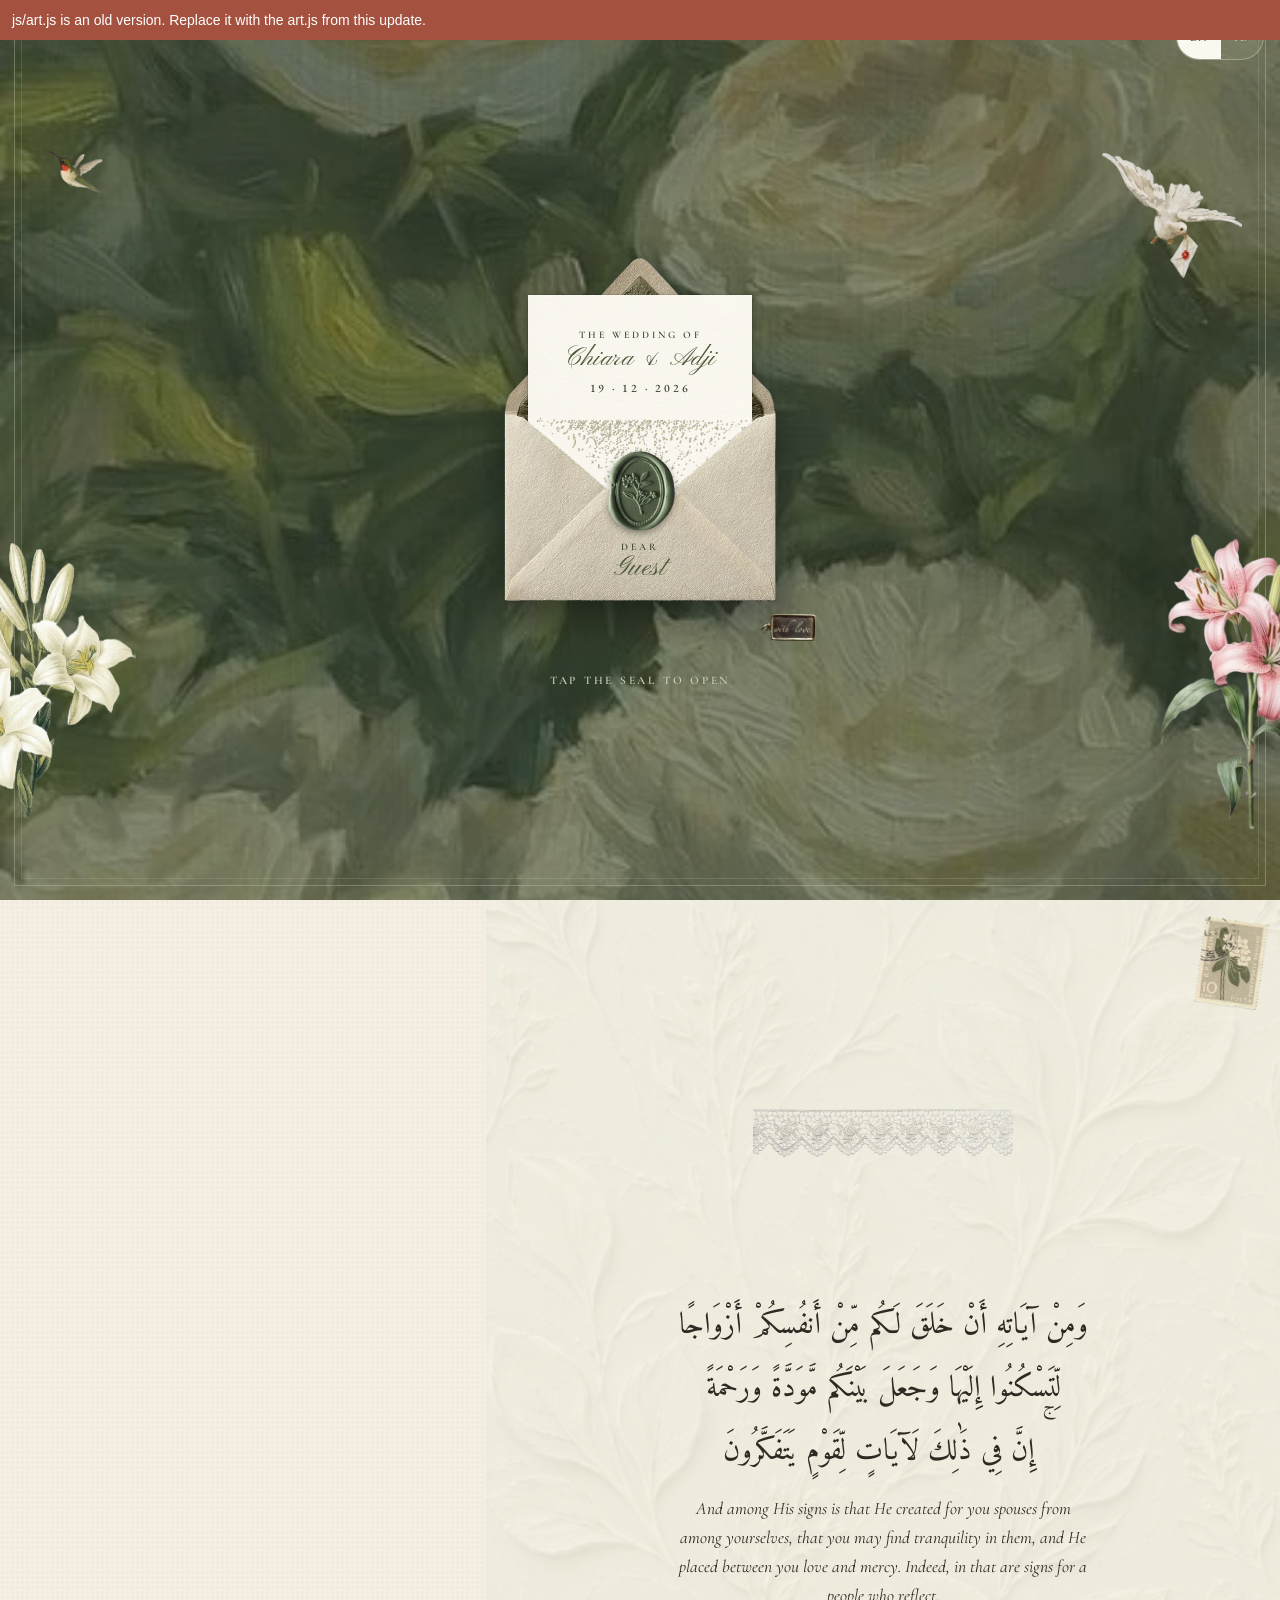
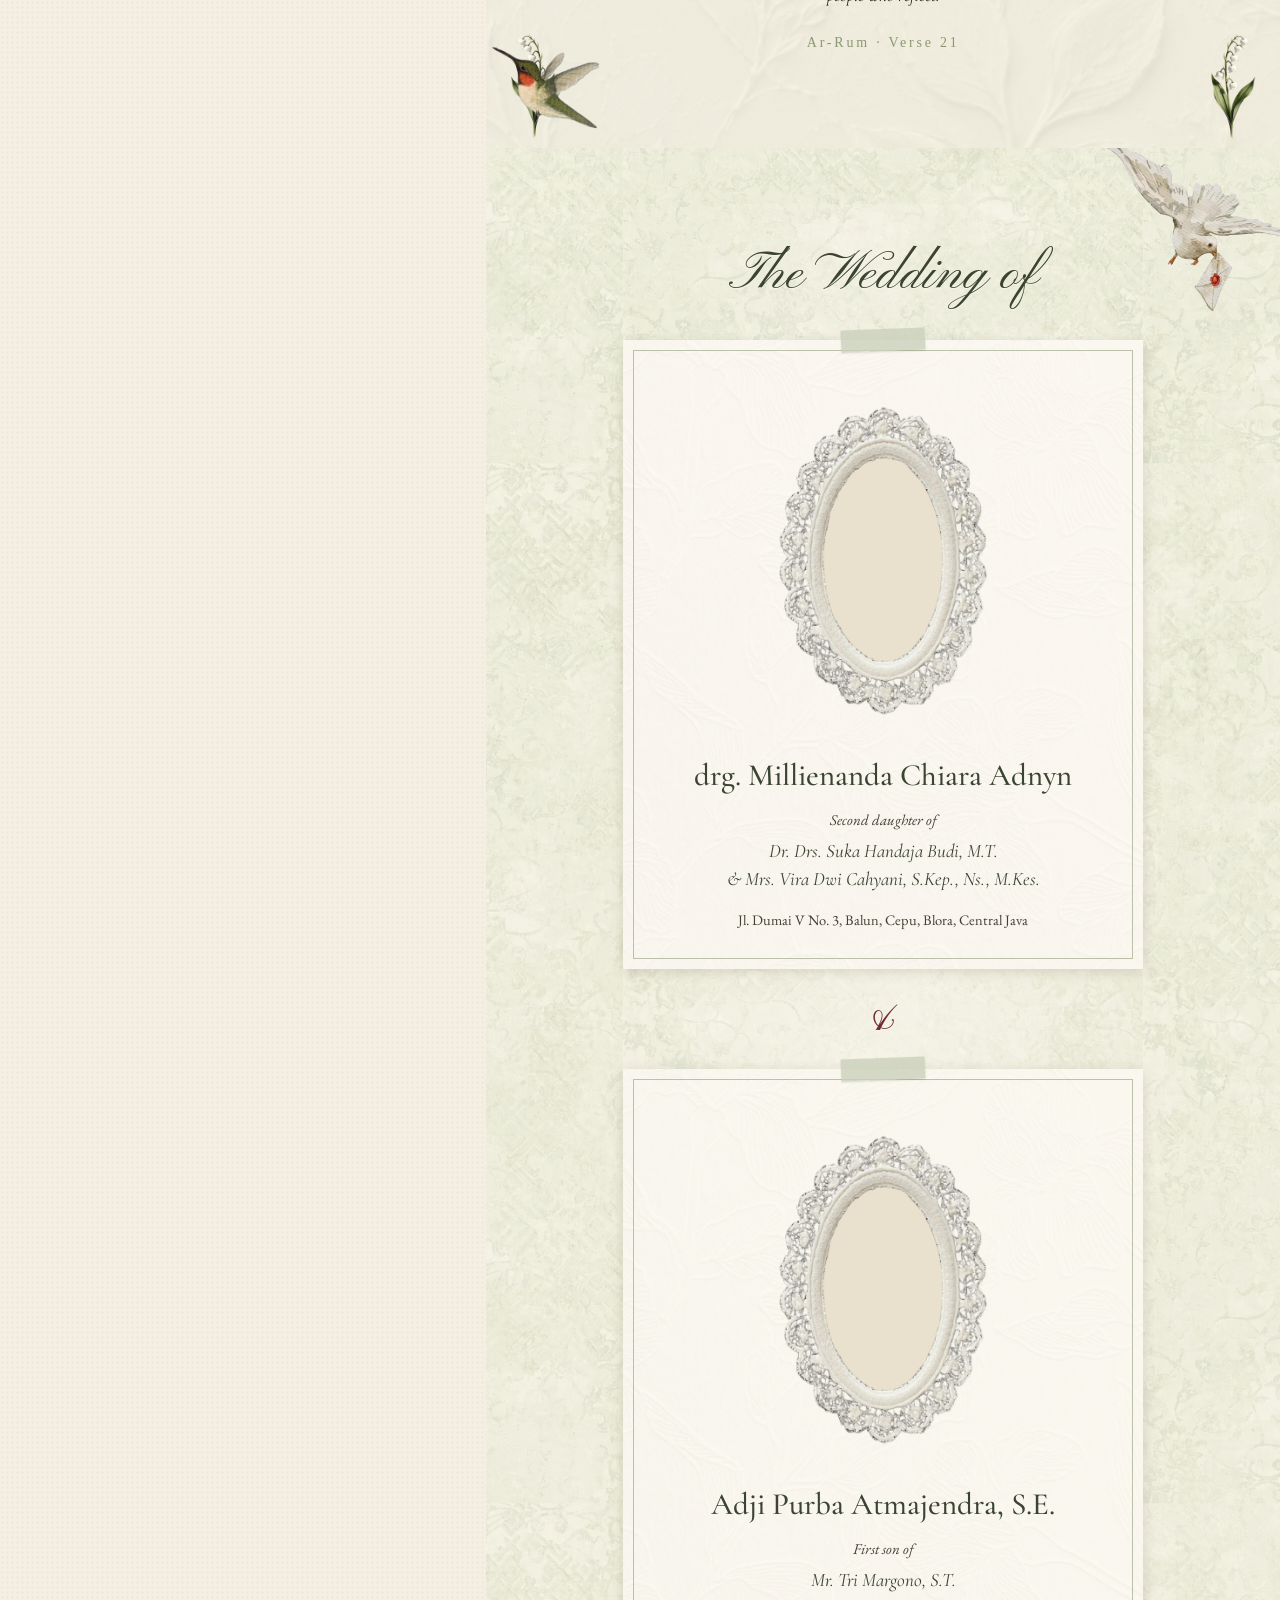
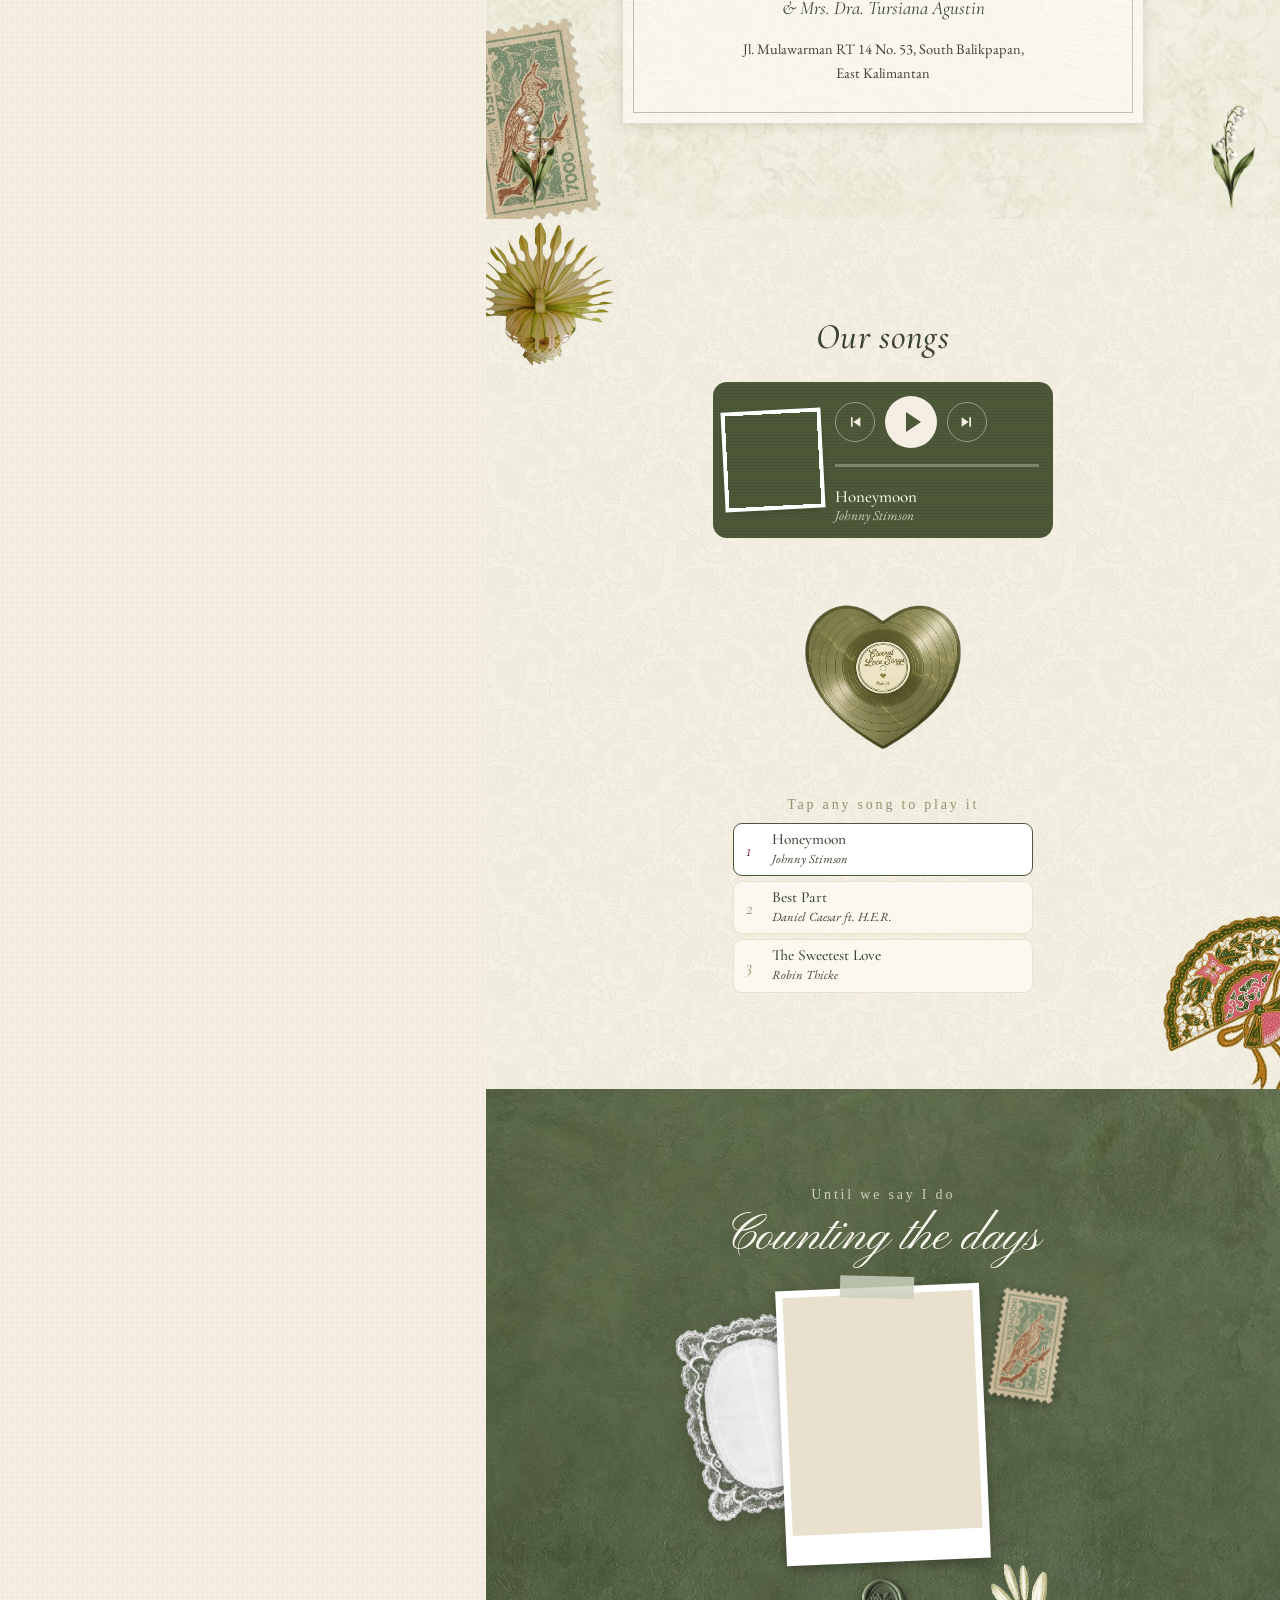
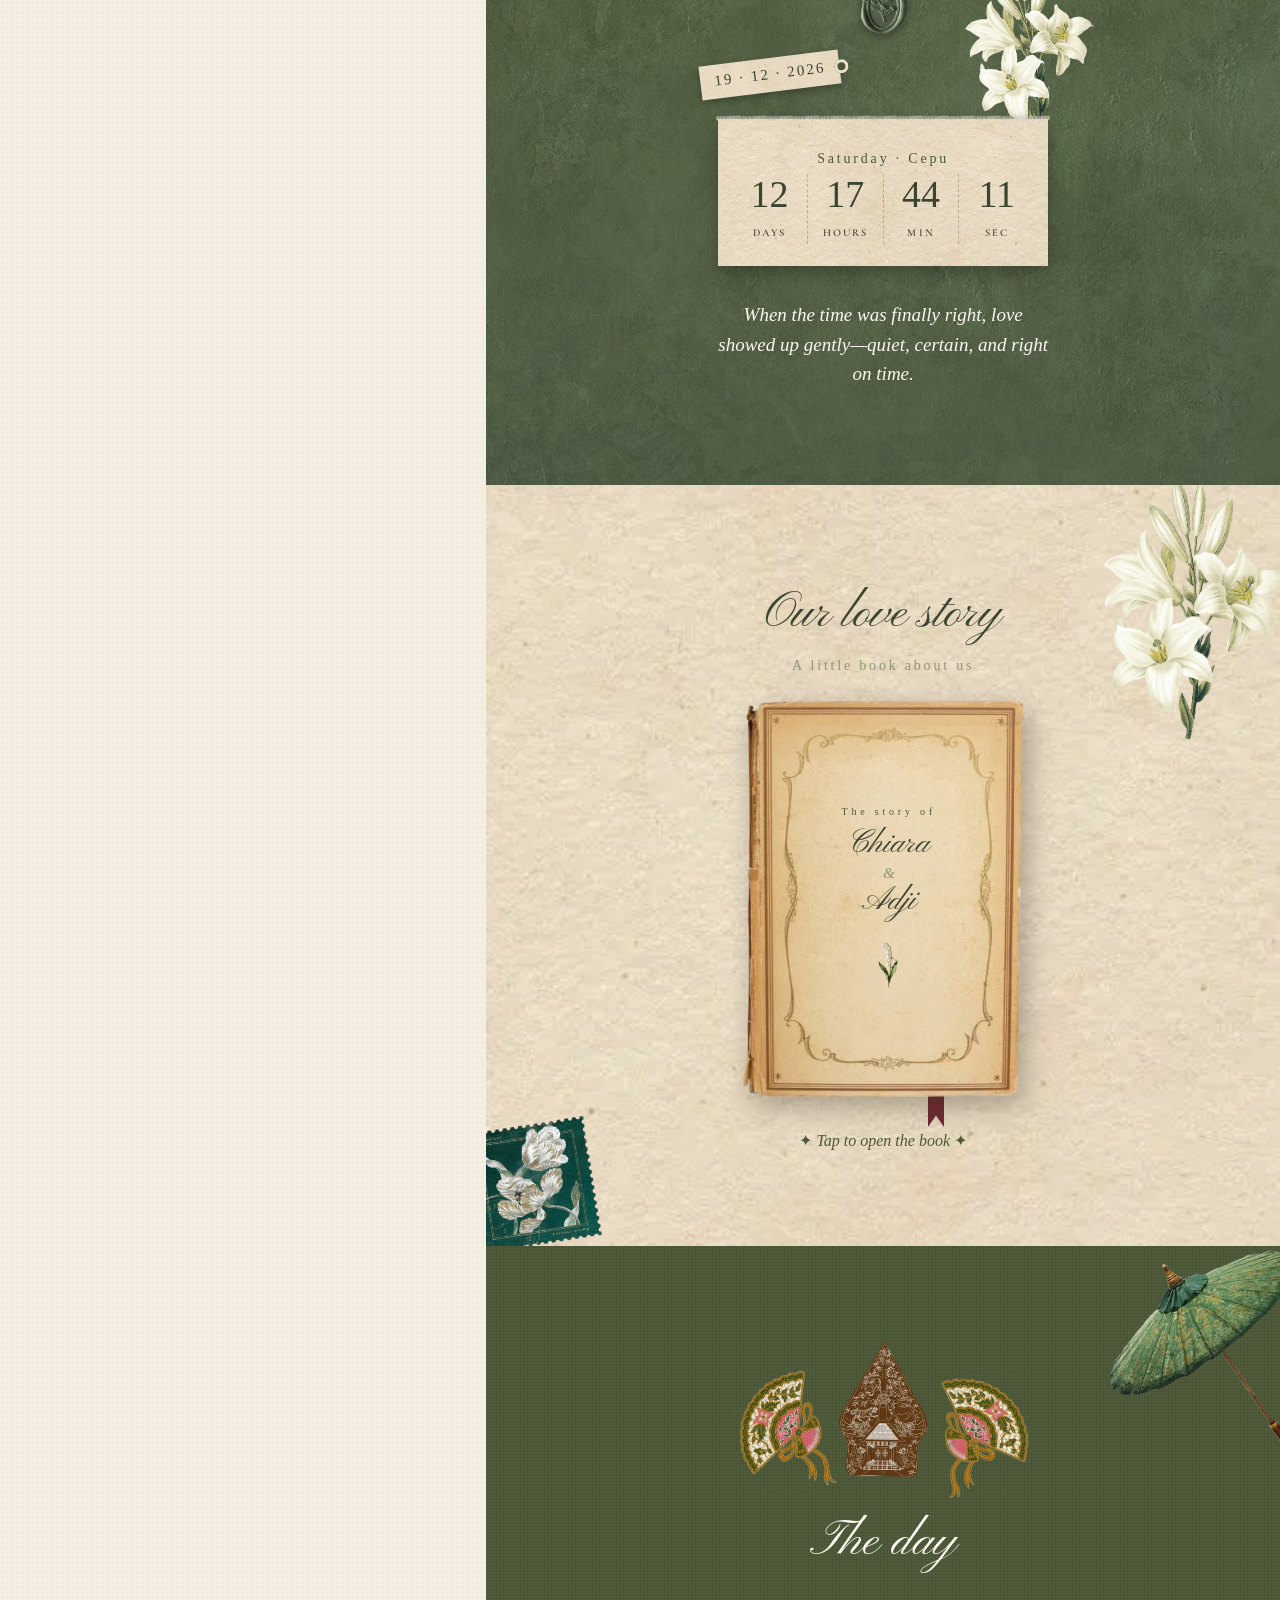
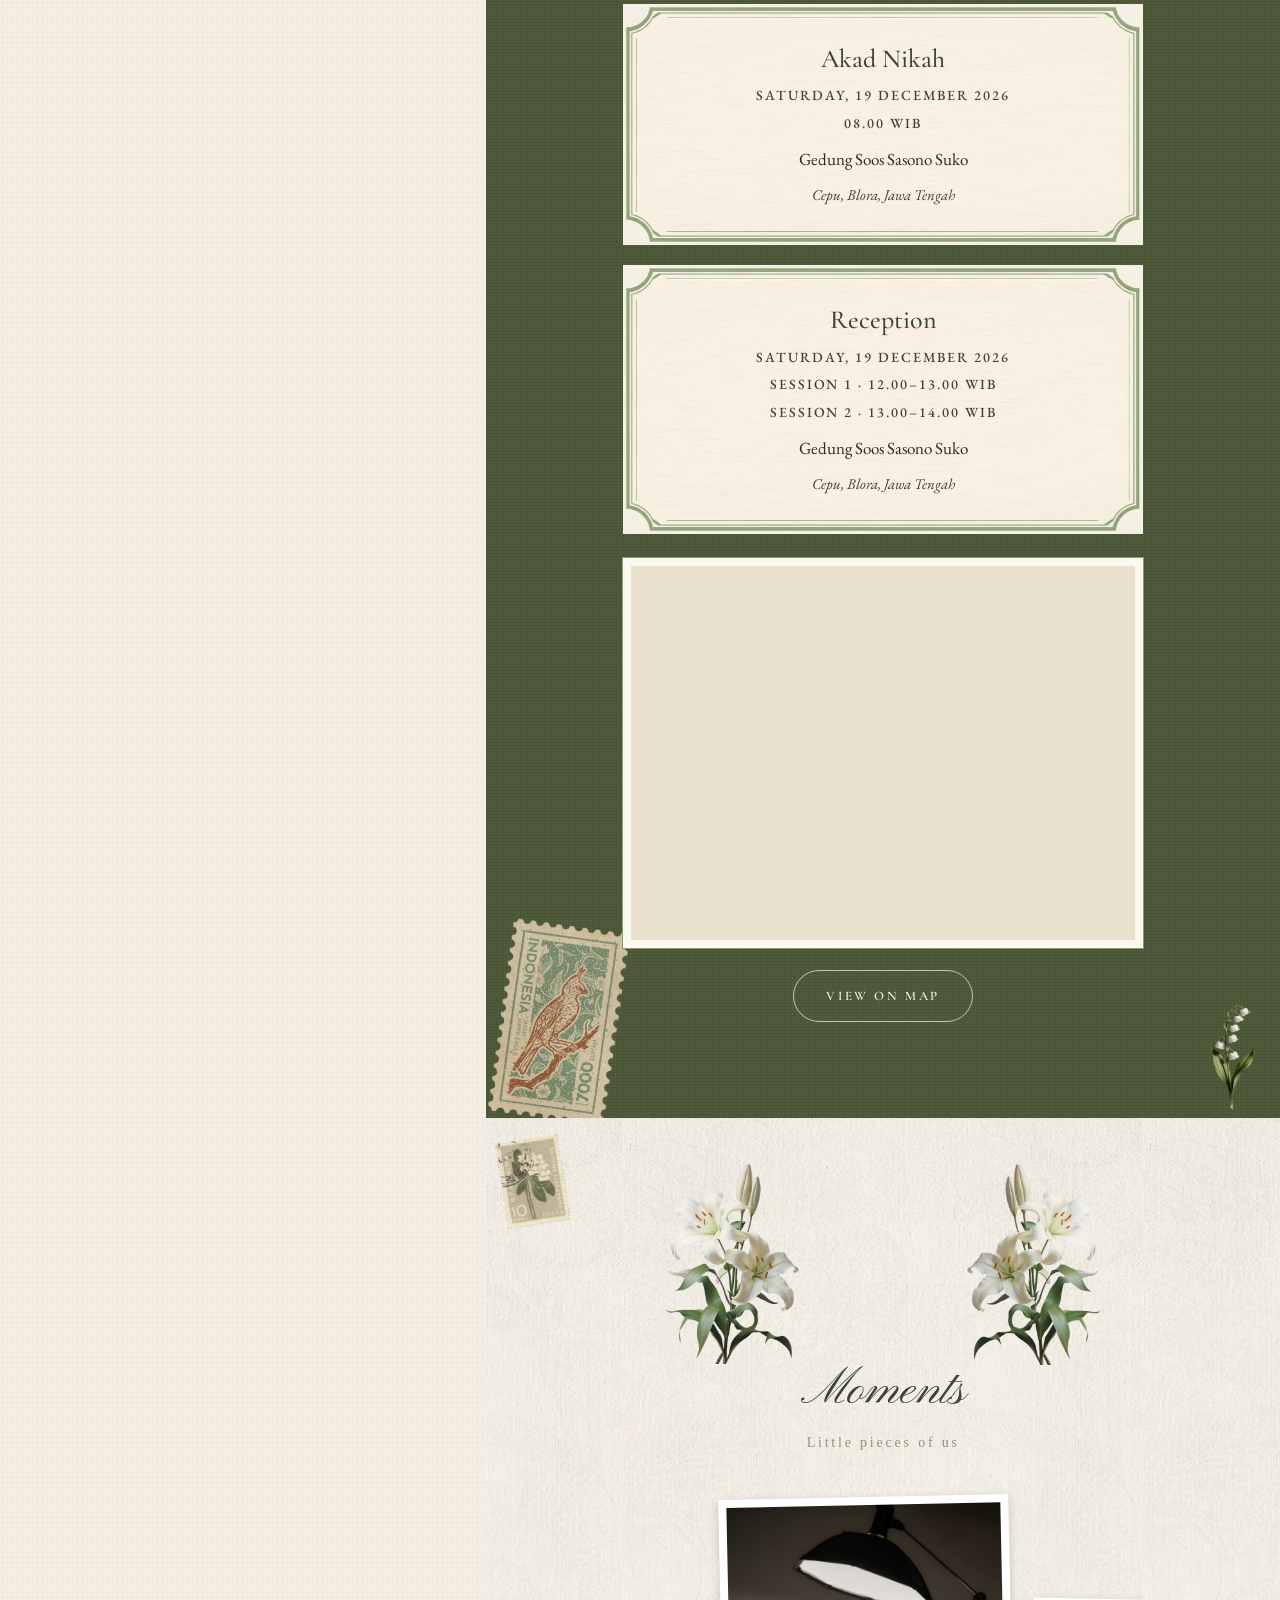
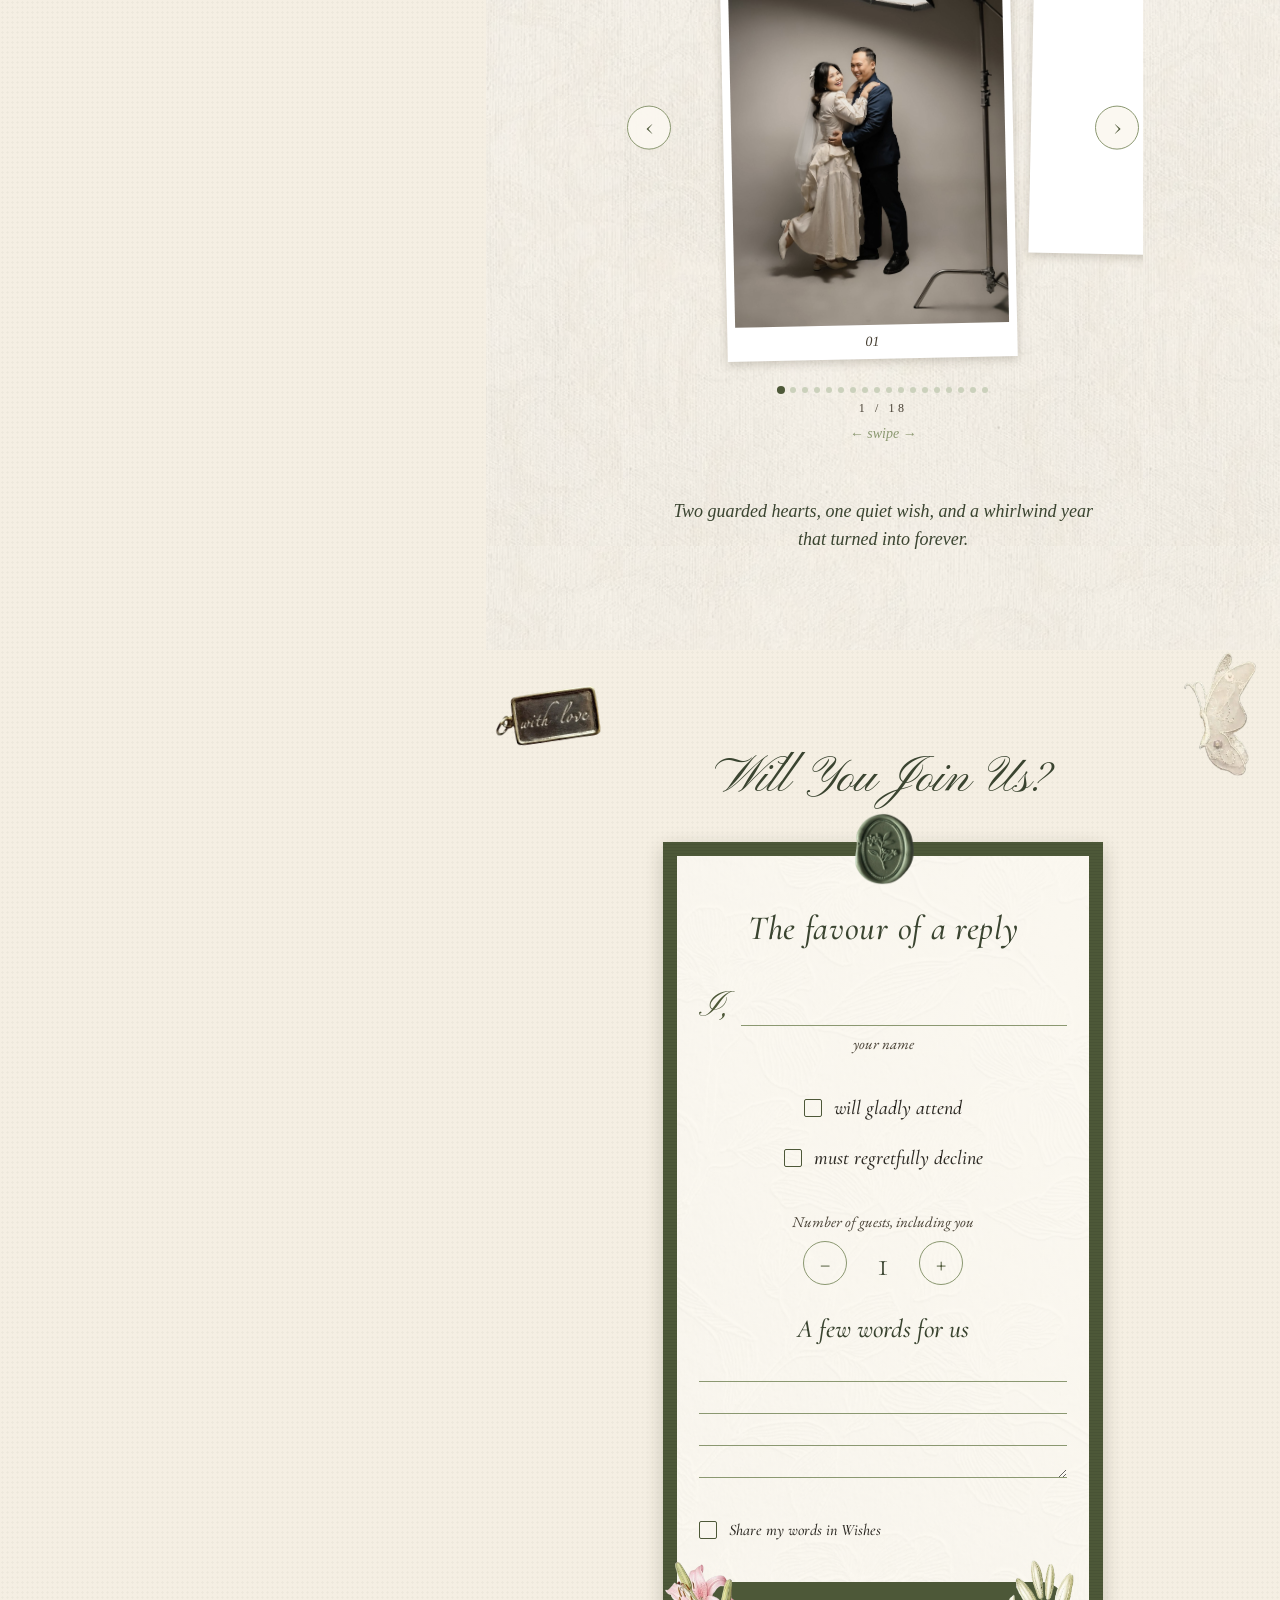
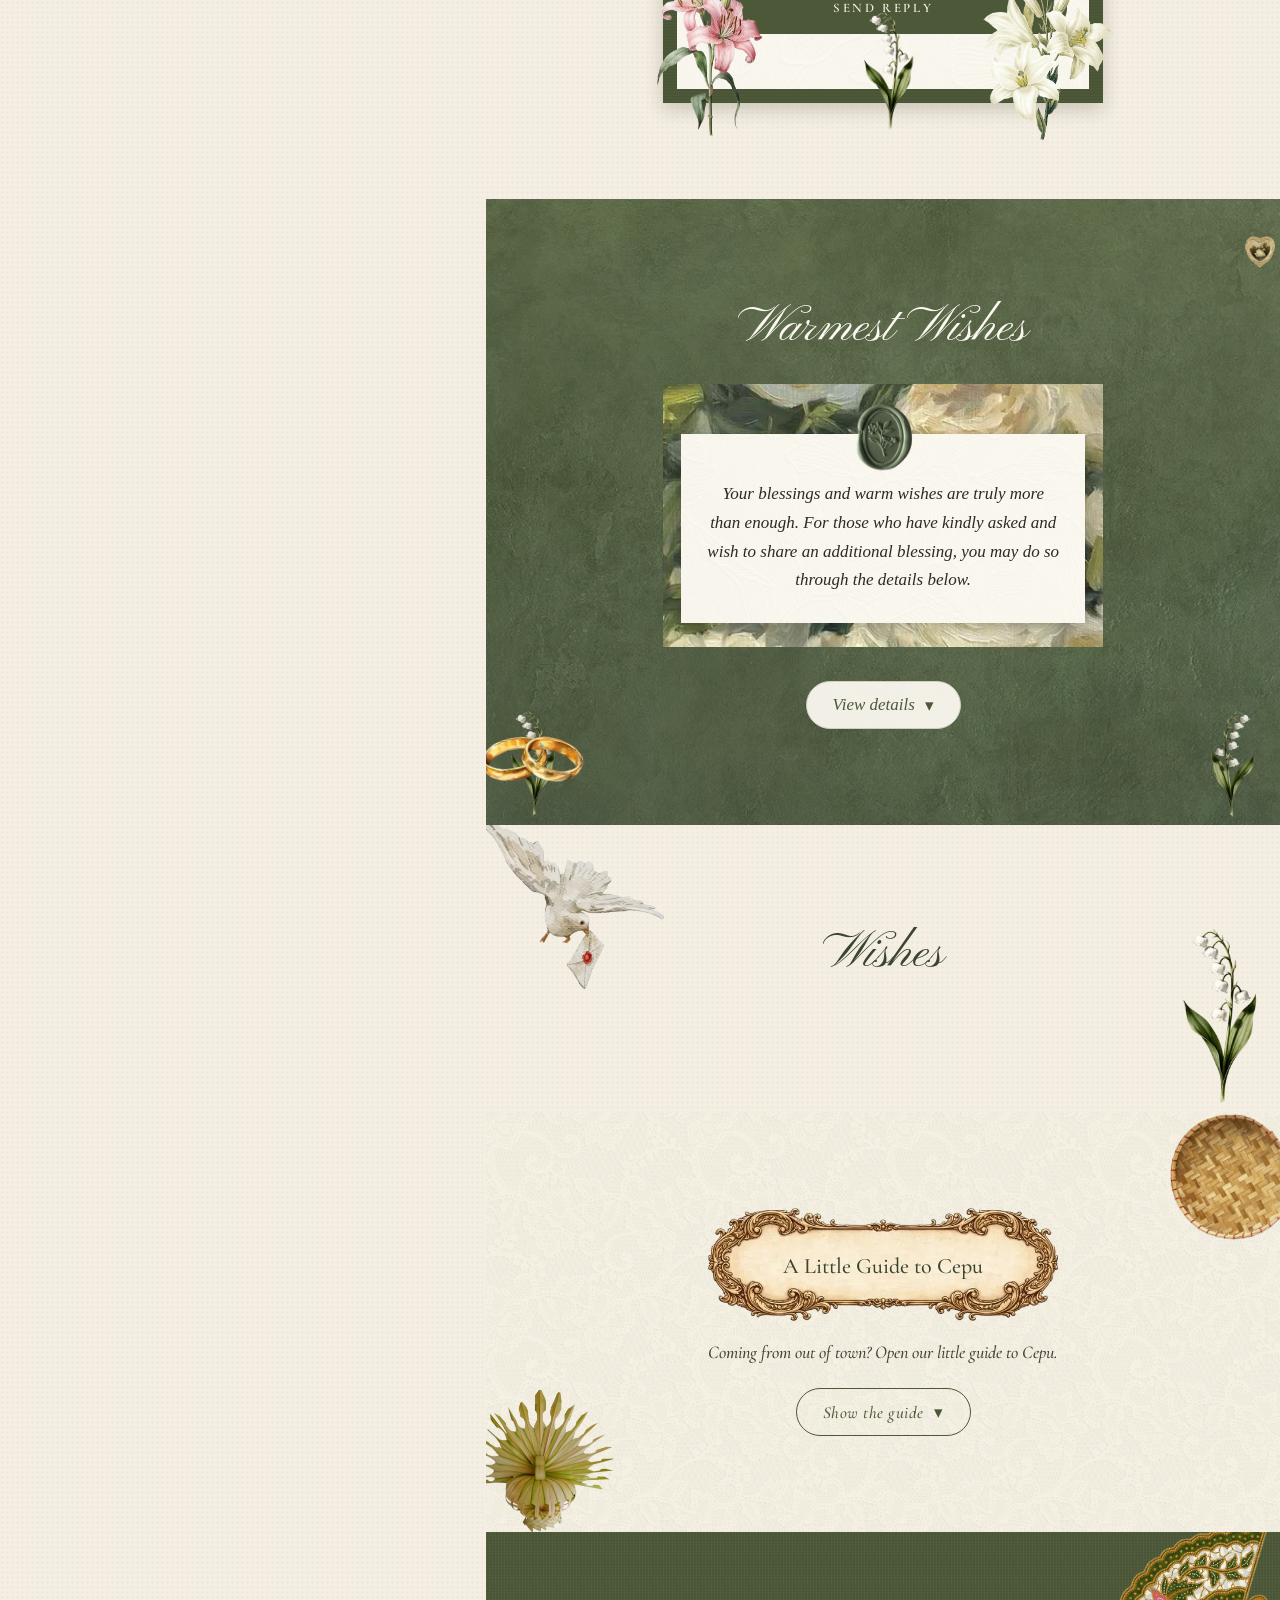
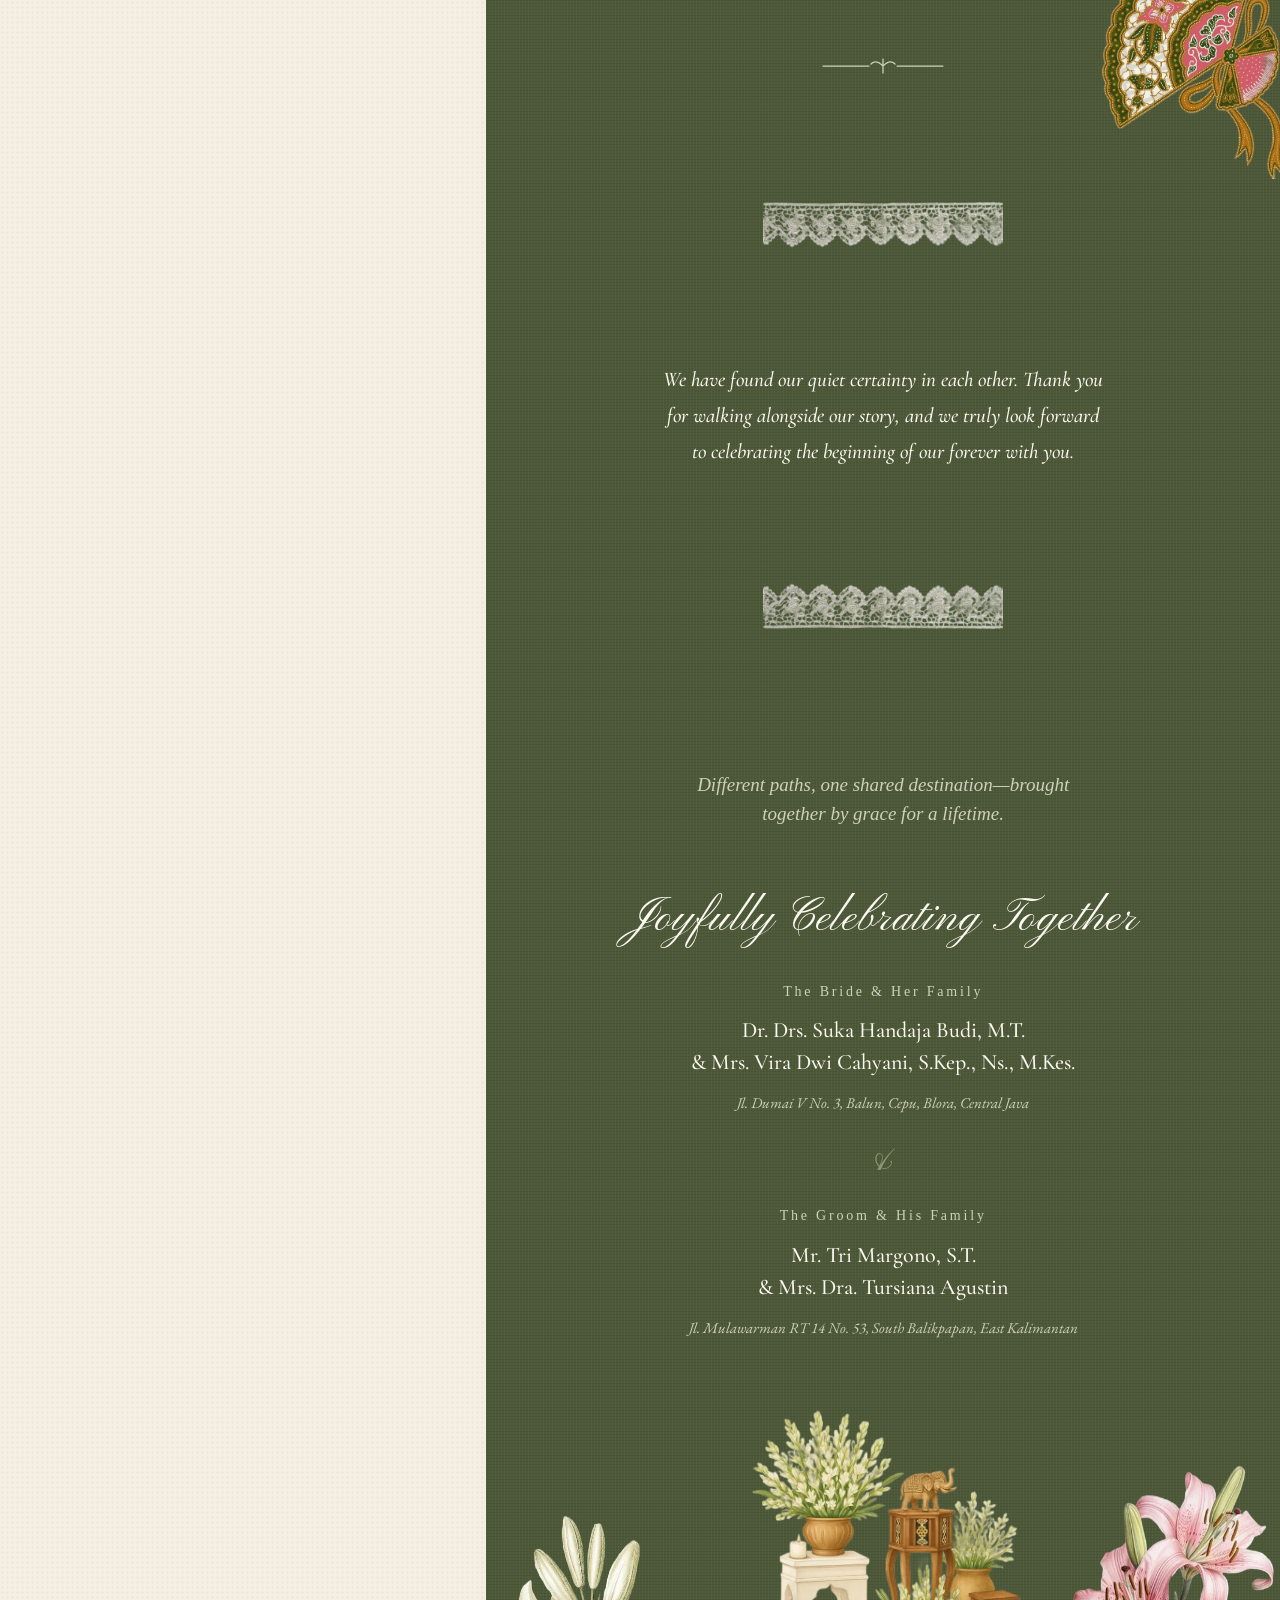
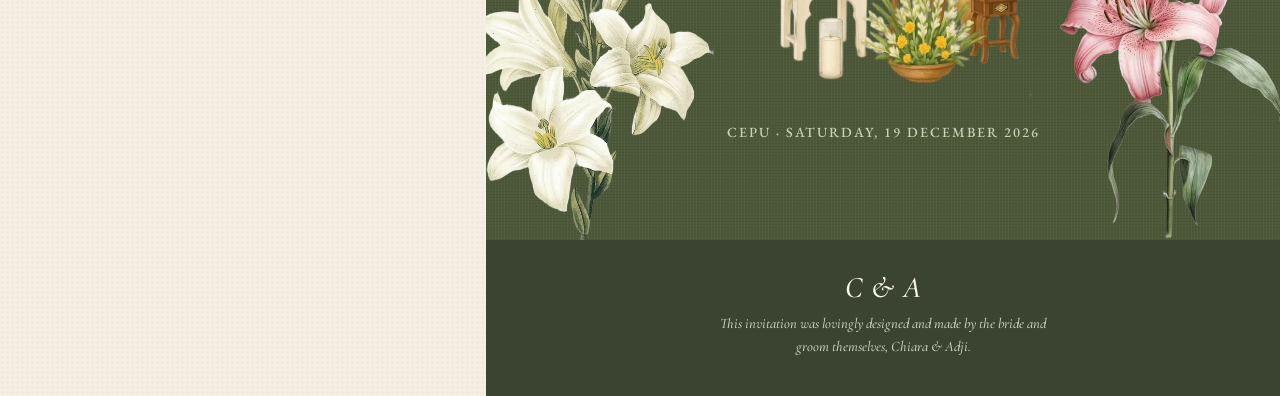
==== index.html @ b191eb14 "Add files via upload" ====
<!DOCTYPE html>
<html lang="en">
<head>
<meta charset="utf-8">
<meta name="viewport" content="width=device-width, initial-scale=1, viewport-fit=cover">
<title>Chiara &amp; Adji · Wedding Invitation</title>
<meta name="description" content="Chiara and Adji invite you to celebrate their wedding. Saturday, 19 December 2026, Cepu.">
<meta name="theme-color" content="#56603F">
<meta property="og:type" content="website">
<meta property="og:title" content="Chiara &amp; Adji · Wedding Invitation">
<meta property="og:description" content="You are invited. Open the envelope.">
<meta property="og:image" content="assets/og-image.jpg"><!-- 1200x630; use absolute URL once deployed -->
<meta name="twitter:card" content="summary_large_image">
<link rel="icon" href="assets/favicon.svg" type="image/svg+xml">
<link rel="preconnect" href="https://fonts.googleapis.com">
<link rel="preconnect" href="https://fonts.gstatic.com" crossorigin>
<link href="https://fonts.googleapis.com/css2?family=Cormorant+Garamond:ital,wght@0,300;0,400;0,500;0,600;1,300;1,400;1,500&family=EB+Garamond:ital,wght@0,400;0,500;1,400&family=Pinyon+Script&family=IM+Fell+English:ital@0;1&family=IM+Fell+English+SC&family=Amiri+Quran&display=swap" rel="stylesheet">
<link rel="stylesheet" href="css/styles.css?v=20">
</head>
<body class="locked">
<a class="skip" href="#main">Skip to content</a>

<!-- 1. Opening envelope -->
<section id="opening" class="opening dark" aria-label="Invitation envelope">
  <div class="deco" id="deco" aria-hidden="true"></div>
  <div id="lang-open"></div>
  <div class="env2" id="envelope">
    <img class="e-back" src="assets/art/env-back.webp" alt="" onerror="this.style.display='none'">
    <div class="e-card"><p class="eyebrow" id="open-wo"></p><p class="script" id="open-invite"></p><p class="meta e-date" id="open-date"></p></div>
    <img class="e-front" src="assets/art/env-front.webp" alt="" onerror="this.style.display='none'">
    <div class="e-to"><p class="eyebrow" id="open-to"></p><p class="script" id="open-guest"></p></div>
    <button class="seal" id="seal" type="button" aria-label="Open invitation"><img src="assets/art/seal.webp" alt="" onerror="this.style.display='none'"><span id="seal-mono"></span></button>
    <img class="env-tag" src="assets/art/tag.webp" alt="" onerror="this.style.display='none'">
  </div>
  <p class="hint" id="open-hint"></p>
</section>

<!-- Desktop-only side panel (hidden on phones) -->
<aside class="side dark" aria-hidden="true"><div class="side-in" data-parallax></div></aside>

<header class="topbar" id="topbar"><span id="lang-top"></span><a href="#rsvp">RSVP</a></header>
<main id="main"><noscript><p style="padding:2rem">Please enable JavaScript to view this invitation.</p></noscript></main>

<button class="music" id="music" type="button" aria-pressed="false" aria-label="Play music" hidden>
  <span class="bars" aria-hidden="true"><i></i><i></i><i></i></span>
</button>
<dialog class="lightbox" id="lightbox" aria-label="Photo viewer">
  <button class="lb-x" aria-label="Close">×</button>
  <button class="lb-n lb-prev" aria-label="Previous photo">‹</button>
  <img alt=""><button class="lb-n lb-next" aria-label="Next photo">›</button>
</dialog>
<div class="toast" id="toast" role="status" aria-live="polite"></div>

<script src="data/content.js?v=19"></script>
<script src="js/art.js?v=16"></script>
<script src="js/app.js?v=19"></script>

<!-- Mini game gate: shows after the seal is tapped -->
<div class="gate" id="gate" role="dialog" aria-modal="true" aria-labelledby="gate-t" hidden>
  <div class="gate-card">
    <div class="gate-duo" aria-hidden="true"><img src="[data-uri]" alt=""><img src="[data-uri]" alt=""></div>
    <p class="eyebrow" id="gate-k"></p>
    <p class="gate-t" id="gate-t"></p>
    <p class="gate-s" id="gate-s"></p>
    <div class="gate-btns">
      <button class="btn" type="button" id="gate-play"></button>
      <button class="btn ghost" type="button" id="gate-skip"></button>
    </div>
    <p class="gate-m" id="gate-m"></p>
  </div>
</div>
<script>
(function () {
  var gate = document.getElementById('gate'); if (!gate) return;
  var T = {
    id: { k: 'Sebelum dibuka', t: 'Mau main mini game dulu?', s: 'Kami membuat game kecil tentang perjalanan kami saling menjemput.', p: '▶︎ Main mini game', g: 'Langsung ke undangan', m: '± 1 menit · nyalakan suara' },
    en: { k: 'Before you open it', t: 'Play a little game first?', s: 'We made a tiny game about how we always find our way to each other.', p: '▶︎ Play the mini game', g: 'Go to the invitation', m: 'About 1 minute · sound on' }
  };
  var pass = false;
  try { pass = sessionStorage.getItem('ca-played') === '1'; } catch (e) {}
  function lang() {
    var b = document.querySelector('#lang-open [aria-pressed="true"]');
    var v = b ? b.textContent.trim().toLowerCase() : (document.documentElement.lang || 'en');
    return v.indexOf('id') === 0 ? 'id' : 'en';
  }
  function open() {
    var x = T[lang()];
    ['k', 't', 's', 'm'].forEach(function (k) { document.getElementById('gate-' + k).textContent = x[k]; });
    document.getElementById('gate-play').textContent = x.p;
    document.getElementById('gate-skip').textContent = x.g;
    gate.hidden = false;
    requestAnimationFrame(function () { gate.classList.add('in'); });
    document.getElementById('gate-play').focus();
  }
  window.addEventListener('click', function (e) {
    if (pass || !e.target.closest || !e.target.closest('#seal')) return;
    e.preventDefault(); e.stopImmediatePropagation(); open();
  }, true);
  document.getElementById('gate-play').onclick = function () {
    try { sessionStorage.setItem('ca-gate', '1'); sessionStorage.setItem('ca-played', '1'); } catch (e) {}
    location.href = 'play.html' + location.search;
  };
  document.getElementById('gate-skip').onclick = function () {
    pass = true; gate.classList.remove('in');
    setTimeout(function () { gate.hidden = true; document.getElementById('seal').click(); }, 250);
  };
  gate.addEventListener('keydown', function (e) { if (e.key === 'Escape') document.getElementById('gate-skip').click(); });
})();
</script>
</body>
</html>
---- css/styles.css ----
/* ---------- Tokens: change colours/fonts here ---------- */
:root{
  --ivory:#F5EFE3;--paper:#FBF8F0;--linen:#E9E0CD;--moss:#56603F;--forest:#3A4430;
  --sage:#8B9871;--mist:#CBD1BC;--ink:#2D2A24;--ink-soft:#5F5A4D;--claret:#702B32;--err:#A4513F;
  --f-disp:"Cormorant Garamond",Georgia,serif;--f-body:"EB Garamond",Georgia,serif;--f-script:"Pinyon Script","Snell Roundhand",cursive;
  --ease:cubic-bezier(.22,.61,.36,1);--col:520px;
}
*{box-sizing:border-box;margin:0}
html{scroll-behavior:smooth;-webkit-text-size-adjust:100%}
body{background:var(--ivory);color:var(--ink);font:17px/1.65 var(--f-body);
  background-image:radial-gradient(rgba(45,42,36,.035) 1px,transparent 1.2px);background-size:5px 5px}
body.locked{overflow:hidden}
img{max-width:100%;display:block}
:focus-visible{outline:2px solid var(--claret);outline-offset:3px}
.skip{position:absolute;left:-999px}.skip:focus{left:8px;top:8px;z-index:99;background:var(--paper);padding:8px}

/* ---------- Type ---------- */
.eyebrow{font:600 12.5px/1.4 var(--f-disp);letter-spacing:.28em;text-transform:uppercase;color:var(--moss)}
.script{font:400 clamp(32px,9vw,42px)/1.2 var(--f-script);color:var(--moss)}
h1,h2,h3{font-family:var(--f-disp);font-weight:400;color:var(--forest)}
h1{font-weight:300;font-size:clamp(38px,11vw,64px);letter-spacing:.16em;text-transform:uppercase;line-height:1.15}
h2{font-size:clamp(28px,7vw,34px);margin:.3em 0 .6em}
h3{font-size:26px;font-weight:500}
.amp{display:block;font:400 clamp(44px,12vw,72px)/1 var(--f-script);color:var(--claret);margin:.1em 0}
.meta{font-size:14px;letter-spacing:.14em;text-transform:uppercase;color:var(--ink-soft)}
.cap{font-style:italic;font-size:15px;color:var(--ink-soft)}

/* ---------- Layout ---------- */
section.sec{padding:96px 24px;text-align:center;position:relative}
.wrap{max-width:var(--col);margin:0 auto}
.dark{background:var(--moss);color:var(--ivory)}
.dark h2,.dark h3{color:var(--paper)}.dark .eyebrow,.dark .script,.dark .meta,.dark .cap{color:var(--mist)}
.rule{border:0;height:1px;background:var(--sage);width:64px;margin:28px auto;position:relative;transform-origin:center}
.rule::after{content:"✦";position:absolute;left:50%;top:50%;transform:translate(-50%,-52%);background:var(--ivory);color:var(--sage);font-size:10px;padding:0 8px}
.dark .rule::after{background:var(--moss)}
.quote{margin:56px auto 0;max-width:420px;font:italic 21px/1.5 var(--f-disp);color:var(--forest)}
.dark .quote{color:var(--paper)}.quote cite{display:block;margin-top:8px;font:normal 13px var(--f-body);letter-spacing:.14em;text-transform:uppercase;color:var(--ink-soft)}
.arch{border-radius:999px 999px 0 0;overflow:hidden}
.card{background:var(--paper);color:var(--ink);padding:32px 24px;position:relative;box-shadow:0 1px 0 var(--linen)}
.card::before{content:"";position:absolute;inset:10px;border:1px solid var(--sage);opacity:.55;pointer-events:none}
.card h3{color:var(--forest)}.card .meta{color:var(--ink-soft)}

/* ---------- Opening ---------- */
.opening{position:fixed;inset:0;z-index:50;display:grid;place-items:center;text-align:center;padding:24px;
  background:var(--ivory);transition:transform .9s var(--ease),opacity .9s var(--ease);height:100dvh}
.opening.gone{transform:translateY(-100%);opacity:0;pointer-events:none}
.env{max-width:340px;padding:56px 28px 40px;background:var(--paper);border:1px solid var(--linen);position:relative;
  clip-path:polygon(0 0,50% 12%,100% 0,100% 100%,0 100%)}
.env .eyebrow{margin-top:36px}
.open-invite{font-style:italic;color:var(--ink-soft);margin:6px 0 26px;font-size:16px}
.seal{width:76px;height:76px;border-radius:50%;border:0;cursor:pointer;background:var(--moss);color:var(--ivory);
  font:500 17px var(--f-disp);letter-spacing:.06em;box-shadow:inset 0 0 0 4px rgba(245,239,227,.18),0 2px 0 var(--forest);
  animation:breathe 3s ease-in-out infinite;transition:background .25s}
.seal:hover{background:var(--forest)}
.hint{margin-top:18px;font:600 11.5px var(--f-disp);letter-spacing:.24em;text-transform:uppercase;color:var(--ink-soft)}
@keyframes breathe{50%{transform:scale(1.03)}}

/* ---------- Hero ---------- */
.hero{min-height:100dvh;display:grid;place-items:center;background:var(--paper);overflow:hidden}
.hero .bg{position:absolute;inset:-6% 0;opacity:.9;will-change:transform;
  background:linear-gradient(var(--mist),transparent) top/100% 38% no-repeat;opacity:.35}
.hero .wrap{position:relative}
.joglo{width:min(280px,70vw);margin:0 auto 28px;stroke:var(--sage);stroke-width:1.25;fill:none;stroke-linecap:round;stroke-linejoin:round}
.joglo path{stroke-dasharray:1;stroke-dashoffset:1;animation:draw 2s var(--ease) .3s forwards}
@keyframes draw{to{stroke-dashoffset:0}}
.hero .date{margin-top:24px}

/* ---------- Countdown ---------- */
.count{display:flex;justify-content:center;gap:0;margin-top:20px}
.count div{padding:0 18px;border-left:1px solid var(--sage)}.count div:first-child{border:0}
.count b{display:block;font:300 clamp(36px,10vw,48px)/1 var(--f-disp);color:var(--paper)}
.count span{font:600 11px var(--f-disp);letter-spacing:.22em;text-transform:uppercase;color:var(--mist)}

/* ---------- Story ---------- */
.tl{position:relative;text-align:left;margin-top:40px;padding-left:36px}
.tl::before{content:"";position:absolute;left:7px;top:6px;bottom:6px;width:1px;background:var(--sage)}
.tl article{position:relative;padding-bottom:44px}
.tl article::before{content:"";position:absolute;left:-34px;top:8px;width:11px;height:11px;border-radius:50%;background:var(--ivory);border:1px solid var(--moss)}
.tl .arch{margin:14px 0 0;max-width:220px;aspect-ratio:4/5}.tl img{width:100%;height:100%;object-fit:cover}

/* ---------- Events ---------- */
.ev{margin-top:32px}.ev+.ev{margin-top:20px}
.ev .meta{margin:4px 0}.ev p{margin-top:10px}
.btn{display:inline-flex;align-items:center;justify-content:center;min-height:52px;padding:0 32px;border-radius:999px;
  border:1px solid var(--moss);background:var(--moss);color:var(--ivory);font:600 13px var(--f-disp);letter-spacing:.2em;
  text-transform:uppercase;text-decoration:none;cursor:pointer;transition:background .25s,color .25s}
.btn:hover{background:var(--forest)}
.btn.ghost{background:transparent;color:var(--moss)}.btn.ghost:hover{background:var(--moss);color:var(--ivory)}
.card .btn{margin-top:20px}
.link{font:600 12.5px var(--f-disp);letter-spacing:.2em;text-transform:uppercase;color:var(--moss);background:none;border:0;cursor:pointer;
  text-decoration:underline;text-underline-offset:5px;padding:12px 4px}

/* ---------- Gallery ---------- */
.grid{display:grid;grid-template-columns:repeat(2,1fr);gap:12px;margin-top:32px;max-width:720px;margin-inline:auto}
.grid button{border:8px solid var(--paper);outline:1px solid var(--linen);background:var(--linen);padding:0;cursor:zoom-in;aspect-ratio:4/5;overflow:hidden}
.grid button:nth-child(3n+1){border-radius:999px 999px 0 0}
.grid img,.ph{width:100%;height:100%;object-fit:cover;transition:transform .8s var(--ease),opacity .6s}
.grid button:hover img{transform:scale(1.03)}
.ph{display:grid;place-items:center;font:italic 14px var(--f-body);color:var(--ink-soft);padding:8px}
@media(min-width:700px){.grid{grid-template-columns:repeat(3,1fr);gap:18px}}
.lightbox{border:0;background:rgba(30,32,22,.94);max-width:100vw;max-height:100dvh;width:100%;height:100%;padding:0;color:#fff}
.lightbox[open]{display:grid;place-items:center}
.lightbox::backdrop{background:transparent}
.lightbox img{max-width:92vw;max-height:84dvh;object-fit:contain;transition:opacity .3s}
.lb-x,.lb-n{position:absolute;background:none;border:0;color:var(--ivory);font:300 40px var(--f-disp);cursor:pointer;min-width:48px;min-height:48px}
.lb-x{top:8px;right:8px}.lb-prev{left:4px}.lb-next{right:4px}.lb-n{top:50%;transform:translateY(-50%)}

/* ---------- Forms ---------- */
form{text-align:left;max-width:420px;margin:32px auto 0}
label,legend{display:block;font:600 12px var(--f-disp);letter-spacing:.24em;text-transform:uppercase;color:var(--moss);margin-top:26px}
input[type=text],input[type=number],textarea,select{width:100%;font:17px var(--f-body);color:var(--ink);background:transparent;
  border:0;border-bottom:1px solid var(--sage);padding:10px 0;border-radius:0;min-height:48px}
textarea{resize:vertical;min-height:96px}
fieldset{border:0;padding:0}
.radio{display:flex;align-items:center;gap:12px;min-height:48px;cursor:pointer;text-transform:none;letter-spacing:0;font:17px var(--f-body);color:var(--ink);margin:0}
.radio input{appearance:none;width:18px;height:18px;border:1px solid var(--moss);border-radius:50%;display:grid;place-items:center;flex:none}
.radio input::after{content:"";width:8px;height:8px;border-radius:50%;background:var(--moss);transform:scale(0);transition:transform .2s}
.radio input:checked::after{transform:scale(1)}
.hp{position:absolute;left:-9999px}
form .btn{margin-top:32px;width:100%}
.msg{margin-top:18px;text-align:center;min-height:1.5em}.msg.err{color:var(--err)}
.thanks{font:400 34px var(--f-script);color:var(--moss);text-align:center;padding:24px 0}

/* ---------- Gifts / registry / wishes ---------- */
.cards{display:grid;gap:20px;margin-top:32px}
.acct{font:500 24px var(--f-disp);letter-spacing:.06em;margin:8px 0 2px;color:var(--forest);word-break:break-all}
.qr{width:180px;height:180px;margin:12px auto;object-fit:contain;background:#fff;padding:8px}
.wish{background:var(--paper);border:1px solid var(--linen);padding:20px;text-align:left}
.wish b{font:600 12px var(--f-disp);letter-spacing:.2em;text-transform:uppercase;color:var(--moss)}
.wish p{font-style:italic;margin-top:6px}
.wishes{display:grid;gap:14px;margin-top:32px;max-height:420px;overflow:auto}

/* ---------- Chrome ---------- */
.topbar{position:fixed;top:0;right:0;z-index:20;padding:calc(10px + env(safe-area-inset-top)) 18px 0}
.topbar a{font:600 12px var(--f-disp);letter-spacing:.22em;color:var(--moss);text-decoration:none;background:var(--paper);padding:12px 16px;border:1px solid var(--linen);border-radius:999px;display:inline-block}
.music{position:fixed;right:16px;bottom:calc(16px + env(safe-area-inset-bottom));z-index:30;width:48px;height:48px;border-radius:50%;
  border:1px solid var(--moss);background:var(--paper);cursor:pointer}
.bars{display:flex;gap:3px;align-items:flex-end;justify-content:center;height:16px}
.bars i{width:2px;height:6px;background:var(--moss)}
.music.on .bars i{animation:eq 1s ease-in-out infinite}.music.on .bars i:nth-child(2){animation-delay:.2s}.music.on .bars i:nth-child(3){animation-delay:.4s}
@keyframes eq{50%{height:16px}}
.toast{position:fixed;left:50%;bottom:84px;transform:translate(-50%,20px);background:var(--forest);color:var(--ivory);padding:10px 20px;border-radius:999px;opacity:0;transition:.3s;z-index:60;pointer-events:none;font-size:15px}
.toast.show{opacity:1;transform:translate(-50%,0)}

/* ---------- Reveal motion ---------- */
.rv{opacity:0;transform:translateY(12px);transition:opacity .7s var(--ease),transform .7s var(--ease)}
.rv.in{opacity:1;transform:none}
@media(prefers-reduced-motion:reduce){
  *,*::before,*::after{animation:none!important;transition-duration:.01ms!important;scroll-behavior:auto!important}
  .rv{opacity:1;transform:none}.joglo path{stroke-dashoffset:0}
}

/* ===== v2: envelope, illustrations ===== */
.opening{background:var(--moss);flex-direction:column;gap:28px;align-content:center}
.opening .hint{color:var(--mist);margin:0}
.envelope{position:relative;width:min(340px,86vw);aspect-ratio:3/2;perspective:900px;margin:0 auto}
.envelope::before{content:"";position:absolute;inset:0;background:var(--linen)}
.env-card{position:absolute;left:7%;right:7%;top:7%;bottom:7%;background:var(--paper);z-index:1;display:grid;place-content:center;gap:2px;
  border:1px solid var(--sage);transition:transform 1s var(--ease) .55s}
.env-card .script{font-size:30px}
.env-front{position:absolute;inset:0;z-index:2;background:var(--paper);clip-path:polygon(0 0,50% 56%,100% 0,100% 100%,0 100%);
  display:grid;align-content:end;justify-items:center;padding-bottom:9%;box-shadow:inset 0 -1px 0 var(--linen)}
.env-front .script{font-size:30px}
.flap{position:absolute;left:0;right:0;top:0;height:58%;z-index:3;background:#EFE7D4;clip-path:polygon(0 0,100% 0,50% 100%);
  transform-origin:top;transition:transform .8s var(--ease),z-index 0s .4s}
.seal{position:absolute;left:50%;top:50%;z-index:4;margin:-38px 0 0 -38px;transition:opacity .4s}
.opened .flap{transform:rotateX(180deg);z-index:0}
.opened .env-card{transform:translateY(-62%)}
.opened .seal{opacity:0;animation:none}
.art{display:block;overflow:visible}
.art *{fill:none;stroke:var(--sage);stroke-width:1.25;stroke-linecap:round;stroke-linejoin:round}
.art .f{fill:var(--paper)}.art .l{fill:var(--mist);fill-opacity:.55}
.dark .art *{stroke:var(--mist)}.dark .art .f{fill:var(--moss)}.dark .art .l{fill:var(--forest)}
.scene{width:min(440px,92vw);margin:0 auto 24px}
.draw path{stroke-dasharray:1;stroke-dashoffset:1;animation:draw 1.6s var(--ease) .3s forwards}
.sec{overflow:hidden}
.corner{position:absolute;bottom:0;width:84px;opacity:.55;pointer-events:none;transform-origin:bottom center}
.corner.l{left:6px}.corner.r{right:6px;transform:scaleX(-1)}
.hero .corner{width:110px}
.divider{width:120px;margin:28px auto}
.wrap{position:relative;z-index:1}
@media(prefers-reduced-motion:reduce){.draw path{stroke-dashoffset:0}.env-card,.flap{transition:none}}

/* ===== v3: photos ===== */
.hero .scene{width:min(260px,70vw);margin-bottom:12px}
.hero-photo{width:min(260px,70vw);aspect-ratio:4/5;margin:28px auto 0;border:8px solid var(--paper);outline:1px solid var(--sage)}
.arch img,.grid img{width:100%;height:100%;object-fit:cover;filter:saturate(.88) sepia(.1)}

/* ===== v4: venue map ===== */
.map{margin-top:24px;aspect-ratio:4/3;border:8px solid var(--paper);outline:1px solid var(--sage);background:var(--linen)}
.map iframe{width:100%;height:100%;border:0;display:block;filter:sepia(.25) saturate(.75)}

/* ===== v5: decorative redesign ===== */
[hidden]{display:none!important}
.sr{position:absolute;left:-9999px}
.dark{background-image:repeating-linear-gradient(0deg,rgba(0,0,0,.06) 0 1px,transparent 1px 3px),repeating-linear-gradient(90deg,rgba(255,255,255,.035) 0 1px,transparent 1px 3px)}
/* envelope: seal no longer covers the greeting */
.envelope{aspect-ratio:5/4}
.flap{height:56%}
.env-front{clip-path:polygon(0 0,50% 56%,100% 0,100% 100%,0 100%);padding-bottom:7%}
.env-front .eyebrow{font-size:11px}.env-front .script{font-size:28px;line-height:1.1}
.seal{top:56%;width:64px;height:64px;margin:-32px 0 0 -32px;font-size:15px}
/* hero collage */
.hero{padding-top:72px;background:var(--paper)}
.janur{position:absolute;top:5%;width:clamp(110px,30vw,190px);mix-blend-mode:multiply;pointer-events:none}
.janur.l{left:-8px}.janur.r{right:-8px;transform:scaleX(-1)}
.lace-frame{position:relative;width:min(300px,76vw);aspect-ratio:300/380;margin:32px auto 0}
.lace-frame>svg{position:absolute;inset:0;width:100%;height:100%;filter:drop-shadow(0 2px 3px rgba(60,50,30,.2))}
.lace-frame .oval{position:absolute;left:16%;top:12.6%;width:68%;height:74.7%;border-radius:50%;overflow:hidden;background:var(--linen)}
.oval img{width:100%;height:100%;object-fit:cover;filter:saturate(.88) sepia(.1)}
.pol,.pol-s{background:#fff;padding:5px 5px 20px;box-shadow:0 2px 7px rgba(60,50,30,.25);margin:0;position:absolute}
.pol{width:33%}.pol.p1{left:-14%;bottom:5%;transform:rotate(-8deg)}.pol.p2{right:-14%;top:7%;transform:rotate(7deg)}
.pol img,.pol-s img{width:100%;aspect-ratio:1;object-fit:cover;display:block;filter:saturate(.88) sepia(.1)}
.pol-s{position:relative;display:block;width:min(230px,70%);padding:8px 8px 28px;margin-top:16px;transform:rotate(-2deg)}
.pol-s img{aspect-ratio:4/5}
.pol-s::before{content:"";position:absolute;top:-10px;left:50%;width:70px;height:20px;margin-left:-35px;background:rgba(203,209,188,.75);transform:rotate(-3deg)}
.grid button:nth-child(n){border:8px solid #fff;border-bottom-width:28px;border-radius:0;outline:0;background:#fff;box-shadow:0 2px 8px rgba(60,50,30,.22);transform:rotate(-2deg);aspect-ratio:4/5.4}
.grid button:nth-child(even){transform:rotate(1.8deg)}
.rv:not(.in) .draw path{animation-play-state:paused}
/* reply card (RSVP) */
.reply-card{max-width:440px;margin:32px auto 0;padding:44px 28px 76px;overflow:hidden}
.reply{display:grid;gap:30px;margin:0;max-width:none;text-align:center}
.reply .script{font-size:34px;line-height:1.1}.reply .script.sm{font-size:26px}
.reply label.script{margin:0;text-transform:none;letter-spacing:0;color:var(--moss)}
.reply .row{display:grid;gap:6px;justify-items:center}
.reply .name{grid-template-columns:auto 1fr;align-items:end;column-gap:12px}
.reply .name .cap{grid-column:1/-1}
.reply .mk{font:400 36px/1 var(--f-script);color:var(--moss);margin:0;text-transform:none;letter-spacing:0}
.reply input#r-name{text-align:center;font-style:italic;font-size:19px}
.reply .tick{display:flex;align-items:center;gap:12px;margin:0;min-height:44px;cursor:pointer;font:italic 20px var(--f-disp);text-transform:none;letter-spacing:0;color:var(--ink)}
.tick input{position:absolute;opacity:0}
.tick i{width:18px;height:18px;border:1px solid var(--moss);border-radius:2px;position:relative;flex:none}
.tick input:checked+i::after{content:"";position:absolute;left:5px;top:-3px;width:6px;height:13px;border:solid var(--claret);border-width:0 2px 2px 0;transform:rotate(40deg)}
.tick input:focus-visible+i{outline:2px solid var(--claret);outline-offset:3px}
.reply .tick:has(input[type=checkbox]){font-size:16px}
.stepper{display:flex;align-items:center;gap:8px}
.stp{width:44px;height:44px;border-radius:50%;border:1px solid var(--sage);background:none;color:var(--moss);font:300 26px/1 var(--f-disp);cursor:pointer}
.num{width:56px;border:0;background:none;text-align:center;font:300 36px var(--f-disp);color:var(--forest);padding:0}
.note textarea{width:100%;min-height:128px;border:0;padding:0 4px;line-height:32px;text-align:left;font-style:italic;
  background:repeating-linear-gradient(transparent 0 31px,var(--sage) 31px 32px)}
.reply .btn{margin:0;width:100%}.reply .msg{margin:0}
/* player (from vinyl reference) */
.player{display:flex;align-items:center;gap:16px;max-width:340px;margin:24px auto 0;padding:14px;background:rgba(0,0,0,.2);border-radius:14px;text-align:left}
.cover{width:92px;aspect-ratio:1;flex:none;overflow:hidden}.cover img{width:100%;height:100%;object-fit:cover}
.ctl{flex:1;display:grid;gap:6px;justify-items:start}
.pp{width:52px;height:52px;border-radius:50%;border:0;background:var(--ivory);position:relative;cursor:pointer}
.pp::before{content:"";position:absolute;left:21px;top:16px;border-left:15px solid var(--moss);border-top:10px solid transparent;border-bottom:10px solid transparent}
.pp.on::before{left:18px;top:17px;width:6px;height:18px;border:0;border-left:5px solid var(--moss);border-right:5px solid var(--moss)}
.prog{position:relative;width:100%;height:24px;cursor:pointer;background:linear-gradient(rgba(245,239,227,.3),rgba(245,239,227,.3)) center/100% 3px no-repeat}
.prog i{position:absolute;left:0;top:10px;height:3px;width:0;background:var(--ivory)}
.player .tm{color:var(--mist)}
.vinyl{width:min(210px,58vw);margin:28px auto 16px}.vinyl svg{display:block}
.vinyl.spin svg{animation:spin 6s linear infinite}@keyframes spin{to{transform:rotate(360deg)}}

/* ===== v7: scrapbook garden · bilingual · original SVG illustration (no image files needed) ===== */
[hidden]{display:none!important}
h2::after{content:"";display:block;width:56px;height:1px;background:var(--sage);margin:14px auto 0}

/* --- language switch + top bar --- */
.topbar{display:flex;align-items:center;gap:8px}
.langsw{display:inline-flex;border:1px solid var(--linen);border-radius:999px;background:var(--paper);overflow:hidden}
.langsw button{font:600 11.5px var(--f-disp);letter-spacing:.18em;padding:0 13px;min-height:44px;border:0;background:none;color:var(--ink-soft);cursor:pointer}
.langsw button[aria-pressed=true]{background:var(--moss);color:var(--ivory)}
#lang-open{position:absolute;top:calc(14px + env(safe-area-inset-top));right:16px;z-index:5}
.opening .langsw{background:rgba(251,248,240,.08);border-color:rgba(203,209,188,.45)}
.opening .langsw button{color:var(--mist)}.opening .langsw button[aria-pressed=true]{background:var(--paper);color:var(--forest)}

/* --- shared illustration parts --- */
.pj{position:absolute;top:0;pointer-events:none}
.pj svg{width:100%;height:auto;transform-origin:0 0;animation:sway 7s ease-in-out infinite alternate}
.pj.r{transform:scaleX(-1)}.pj.l{left:0}.pj.r{right:0}
.fr{position:absolute;pointer-events:none}.fr.r{transform:scaleX(-1)}.fr.l{left:0}.fr.r{right:0}.fr svg{width:100%;height:auto}
.bt{position:absolute;left:50%;bottom:0;transform:translateX(-50%);pointer-events:none}
.bt .scene{width:100%;margin:0}
@keyframes sway{from{transform:rotate(-1.6deg)}to{transform:rotate(1.6deg)}}
@keyframes tw{0%,100%{opacity:.15}50%{opacity:.85}}
.tw{position:absolute;color:var(--mist);font-style:normal;animation:tw 4s ease-in-out infinite;pointer-events:none}
.art .ff{fill:var(--sage);stroke:none;animation:tw 3.2s ease-in-out infinite}.dark .art .ff{fill:var(--mist)}
.draw .nd{stroke-dasharray:none;stroke-dashoffset:0;animation:none}
.art .rs{fill:var(--claret);fill-opacity:.1;stroke:var(--claret)}
.tape::after{content:"";position:absolute;top:-11px;left:50%;width:84px;height:22px;margin-left:-42px;background:rgba(203,209,188,.8);transform:rotate(-2deg);box-shadow:0 1px 2px rgba(60,50,30,.14);pointer-events:none}
.tape.ev:nth-of-type(even)::after{transform:rotate(2.5deg)}

/* --- 1. opening: decorated envelope screen --- */
.opening{padding:24px;overflow:hidden}
.opening .envelope,.opening .hint{position:relative;z-index:2}
.deco{position:absolute;inset:0;pointer-events:none;overflow:hidden}
.deco::before,.deco::after{content:"";position:absolute;border:1px solid rgba(203,209,188,.34)}
.deco::before{inset:14px}.deco::after{inset:21px;border-color:rgba(203,209,188,.16)}
.deco .pj{width:clamp(110px,34vw,190px);left:14px;top:14px;opacity:.85}.deco .pj.r{left:auto;right:14px}
.deco .fr{top:34%;width:clamp(90px,26vw,170px);opacity:.42}.deco .fr.l{left:14px}.deco .fr.r{right:14px}
.deco .bt{width:min(440px,80vw);bottom:22px;opacity:.6}
@media(max-height:660px){.deco .bt,.deco .fr{display:none}}
.env-card .eyebrow{font-size:10.5px}
.env-front .script{max-width:86%;overflow-wrap:anywhere;font-size:clamp(20px,6vw,28px)}

/* --- 2. hero: ornamented, no image files --- */
.hero{position:relative;display:grid;place-items:center;min-height:100dvh;padding:96px 22px min(64vw,360px);overflow:hidden;
  background:radial-gradient(110% 60% at 50% 0,#F6F0E2,transparent 72%),radial-gradient(90% 50% at 50% 100%,rgba(203,209,188,.55),transparent 70%),#EDE4D2}
.hero-deco{position:absolute;inset:0;pointer-events:none}
.hero-deco .art *{stroke:var(--moss)}.hero-deco .art{opacity:.62}
.hero-deco .pj{width:clamp(130px,38vw,230px);top:0}
.hero-deco .fr{top:40%;width:clamp(80px,22vw,150px);opacity:.8}
.hero-deco .bt{width:min(620px,100%)}
body.locked .hero-deco .draw path{animation-play-state:paused}
.hero-art{position:relative;z-index:2;display:flex;flex-direction:column;align-items:center;text-align:center;max-width:420px}
.hero-art .eyebrow{font-size:11px;max-width:270px;color:var(--forest)}
.hero-art h1{font-size:clamp(34px,9.5vw,54px);line-height:1.08;margin:12px 0 4px}
.hero-art .amp{font-size:clamp(38px,10vw,48px);margin:0}
.hero-art .meta{color:var(--forest);margin-top:20px}

/* --- 4. the wedding of (parents) --- */
.couple .script{font-size:clamp(40px,11vw,54px)}
.people{display:grid;gap:4px;margin-top:34px}
.person{padding:46px 24px 38px}
.person .pname{font-size:clamp(25px,6.6vw,31px);line-height:1.2;font-weight:500}
.person .rel{margin-top:14px}
.person .parents{font:italic clamp(16px,4.6vw,19px)/1.5 var(--f-disp);margin-top:4px;color:var(--forest);text-wrap:balance}
.person .addr{font-size:14.5px;color:var(--ink-soft);margin:14px auto 0;max-width:300px}
.people .amp{font-size:54px;margin:18px 0 20px}

/* --- playlist --- */
.player{background:var(--moss) repeating-linear-gradient(0deg,rgba(0,0,0,.06) 0 1px,transparent 1px 3px);transform-origin:center}
.ctl .btns{display:flex;align-items:center;gap:10px}
.sk{width:40px;height:40px;border-radius:50%;border:1px solid rgba(245,239,227,.45);background:none;cursor:pointer;display:grid;place-items:center;color:var(--ivory);transition:background .2s}
.sk svg{width:16px;height:16px;fill:currentColor;stroke:none}.sk:hover{background:rgba(245,239,227,.14)}
.cover{box-shadow:0 0 0 4px #fff,0 3px 8px rgba(0,0,0,.3);transform:rotate(-3deg)}
#playlist h3{font-size:clamp(24px,6.5vw,30px)}

/* --- countdown --- */
#countdown .lace-frame{width:min(240px,64vw);margin:28px auto}

/* --- 5. love story --- */
.story-art{width:min(300px,80vw);margin:0 auto 40px}.story-art svg{width:100%;height:auto}
.chaps{position:relative;margin-top:48px;text-align:left}
.chaps::before{content:"";position:absolute;left:50%;top:0;bottom:0;width:1px;background:var(--sage)}
.chap{margin:0 0 68px;padding:54px 26px 80px}.chap:last-child{margin-bottom:0}
.chap .num{position:absolute;top:-26px;left:50%;width:52px;height:52px;margin-left:-26px;border-radius:50%;background:var(--moss);color:var(--ivory);
  font:500 17px/52px var(--f-disp);letter-spacing:.1em;text-align:center;box-shadow:0 0 0 6px var(--ivory)}
.chap h3{text-align:center;font-style:italic;font-weight:400;font-size:30px;line-height:1.2;margin-bottom:4px}
.chap .meta{text-align:center}
.chap .pol-s{width:min(230px,72%);margin:18px auto 26px}
.chap:nth-child(even) .pol-s{transform:rotate(2.2deg)}
.chap .corner{opacity:.5}
.dc::first-letter{font:400 4.2em/.8 var(--f-script);float:left;color:var(--claret);padding:8px 10px 0 0}
.dc::first-line{font-variant:small-caps;letter-spacing:.06em}

/* --- 6. the day --- */
.way-art{width:min(380px,92vw);margin:0 auto 20px}.way-art svg{width:100%;height:auto}
.ev.tape::after{background:rgba(203,209,188,.9)}

/* --- gallery canopy (replaces janur image) --- */
.canopy{position:relative;height:150px;width:min(420px,100%);margin:0 auto -34px}
.canopy .pj{width:26%}

/* --- RSVP card with rose vine --- */
.reply-card{padding-bottom:120px}
.vine-wrap{position:absolute;left:0;right:0;bottom:0;pointer-events:none}.vine-wrap svg{width:100%;height:auto}

/* --- desktop side panel (replaces image) --- */
.side{display:none}
@media(min-width:1024px){
  .side{display:block;position:fixed;left:0;top:0;bottom:0;width:38vw;z-index:5;border-right:8px solid var(--paper);overflow:hidden}
  .side-in{position:absolute;inset:-30px 0;display:grid;align-content:center;justify-items:center;text-align:center;padding:40px}
  .side-top{position:absolute;inset:0;pointer-events:none}.side-top .pj{width:clamp(110px,15vw,200px);top:30px}
  .side-txt{position:relative;z-index:2;margin-bottom:22vh}
  .side-txt .script{font-size:clamp(48px,5vw,76px);color:var(--paper);margin:8px 0}
  .side-bt{position:absolute;left:8%;right:8%;bottom:50px;pointer-events:none;opacity:.75}.side-bt svg{width:100%;height:auto}
  main{margin-left:38vw}
}

/* --- 7. closing: one even, centred layout --- */
.closing{padding:96px 24px 56px}
.closing .msg-c{font:italic 20px/1.65 var(--f-disp);max-width:440px;margin:0 auto;color:var(--paper)}
.closing .quote{margin-top:40px;font-size:19px;color:var(--mist)}
.closing .joy{font-size:clamp(34px,9.5vw,46px);color:var(--paper);margin:64px 0 34px}
.fam{max-width:420px;margin:0 auto}
.fam .eyebrow{font-size:11.5px;margin-bottom:14px}
.fam .pn{font:500 clamp(17px,4.9vw,22px)/1.45 var(--f-disp);color:var(--paper);text-wrap:balance}
.fam .addr{font:italic 15px/1.55 var(--f-body);color:var(--mist);margin-top:12px}
.fam-sep{font:400 44px/1 var(--f-script);color:var(--sage);margin:24px 0}
.scene-c{width:min(420px,92vw);margin:60px auto 22px;opacity:.85}.scene-c svg{width:100%;height:auto;margin:0}

@media(prefers-reduced-motion:reduce){.pj svg,.tw,.art .ff{animation:none!important}.tw{opacity:.4}.draw path{stroke-dashoffset:0}}

/* text on paper cards inside dark sections + envelope paper must stay dark */
.dark .card .cap,.dark .card .meta{color:var(--ink-soft)}
.dark .card .eyebrow,.dark .card .script{color:var(--moss)}
.opening .envelope .eyebrow{color:var(--ink-soft)}.opening .envelope .script{color:var(--moss)}

/* --- Quran verse --- */
.verse{padding:88px 24px 96px}
.verse .ar{font-family:"Amiri Quran","Amiri","Scheherazade New","Traditional Arabic",serif;font-size:clamp(25px,7.2vw,33px);line-height:2.35;color:var(--forest);margin:8px 0 22px;text-wrap:balance}
.verse .tr{font:italic clamp(17px,4.8vw,19px)/1.7 var(--f-disp);color:var(--ink-soft);max-width:420px;margin:0 auto}
.verse .ref{margin-top:22px}

/* ===== v8: transparent keepsake artwork + motion ===== */
.sx{display:block;max-width:none;height:auto;-webkit-user-drag:none;user-select:none}
.dk{position:absolute;pointer-events:none;z-index:0;transform-origin:50% 100%}
.wrap{position:relative;z-index:2}
.p-tr{top:-6px;right:-12px}.p-tl{top:-6px;left:-12px}.p-bl{bottom:-8px;left:-12px}.p-br{bottom:-8px;right:-12px}
.w1{width:64px}.w2{width:clamp(88px,25vw,140px)}.w3{width:clamp(108px,31vw,190px)}.w4{width:clamp(140px,40vw,240px)}
.flip{scale:-1 1}.rot1{rotate:-9deg}.rot2{rotate:8deg}
@keyframes float{from{transform:translateY(0)}to{transform:translateY(-9px)}}
@keyframes float2{from{transform:translateY(6px) rotate(-1.5deg)}to{transform:translateY(-6px) rotate(1.5deg)}}
@keyframes swayb{from{transform:rotate(-2.2deg)}to{transform:rotate(2.2deg)}}
@keyframes swing{from{transform:rotate(-4deg)}to{transform:rotate(4deg)}}
@keyframes fly{0%{transform:translate(0,0) rotate(0)}30%{transform:translate(8px,-7px) rotate(2deg)}60%{transform:translate(-4px,-12px) rotate(-1deg)}100%{transform:translate(0,0) rotate(0)}}
.float{animation:float 5s ease-in-out infinite alternate}.float2{animation:float2 6.5s ease-in-out infinite alternate}
.sway{animation:swayb 6s ease-in-out infinite alternate}.swing{transform-origin:50% 0;animation:swing 4.2s ease-in-out infinite alternate}
.fly{transform-origin:50% 50%;animation:fly 7s ease-in-out infinite}
.pj{transform-origin:50% 0;animation:sway 7s ease-in-out infinite alternate}.pj.r{transform:none;scale:-1 1}
.pj,.corner{height:auto}.corner{opacity:.9;animation:swayb 7s ease-in-out infinite alternate}.corner.r{transform:none;scale:-1 1}
.card{background:#FBF8F0 url(../assets/art/paper.webp) center/cover}
.hero{background:#F3ECDD url(../assets/art/paper.webp) center/cover}
/* opening */
.opening.dark{background:#3A4430 url(../assets/art/roses-bg.webp) center/cover}
.opening::before{content:"";position:absolute;inset:0;background:rgba(48,58,38,.58);z-index:0}
.deco{z-index:1}.deco .dk{position:absolute}
.deco .d1{left:-5%;bottom:9%;width:clamp(120px,34vw,200px)}.deco .d2{right:-5%;bottom:7%;width:clamp(110px,31vw,190px)}
.deco .d3{left:7%;top:31%;width:72px}.deco .d4{right:5%;top:27%;width:clamp(90px,25vw,140px)}
.deco .pj{opacity:1}
.flap{background:none;clip-path:none;transform-style:preserve-3d}
.flap i{position:absolute;inset:0;clip-path:polygon(0 0,100% 0,50% 100%);backface-visibility:hidden;-webkit-backface-visibility:hidden}
.flap .ff{background:#EFE7D4}
.flap .fb{transform:rotateX(180deg);background:#DDD5BF url(../assets/art/env-liner.webp) 50% 82%/128% auto no-repeat}
.seal{width:78px;height:78px;margin:-39px 0 0 -39px;background:none;box-shadow:none;border-radius:0;padding:0}
.seal:hover{background:none;filter:brightness(1.08)}
.seal img{width:100%;height:100%;object-fit:contain;filter:drop-shadow(0 3px 3px rgba(0,0,0,.35))}
.seal span{position:absolute;left:-9999px}
.env-tag{position:absolute;right:-6px;bottom:-16px;width:76px;z-index:5;pointer-events:none;transform-origin:20% 0;animation:swing 4s ease-in-out infinite alternate}
.opened .env-tag{opacity:0;transition:opacity .4s}
/* hero */
.hero-deco .pj{width:clamp(150px,44vw,260px)}
.hero-deco .bt{width:min(520px,96%);bottom:-4px}.bt img,.scene-c img,.side-bt img{width:100%}
.hero-deco .dk{position:absolute}
.hero-deco .d1{left:-7%;bottom:8%;width:clamp(120px,34vw,210px)}.hero-deco .d2{right:-7%;bottom:10%;width:clamp(110px,31vw,200px)}
.hero-deco .d3{right:3%;top:15%;width:clamp(58px,17vw,96px)}
/* story banner + events lanterns + rsvp flowers */
.story-art{position:relative;width:min(300px,78vw);margin:0 auto 44px}.story-art .liner{width:100%}
.story-art .hm{position:absolute;right:-26px;top:16%;width:92px}.story-art .lv{position:absolute;left:-16px;bottom:-8px;width:74px;transform-origin:bottom}
.way-art{position:relative;width:min(380px,92vw);margin:0 auto 24px;min-height:120px}
.way-art .joglo-img{width:68%;margin:0 auto}.way-art .lt{position:absolute;top:-6px;width:24%}.way-art .lt.l{left:0}.way-art .lt.r{right:0;scale:-1 1}
.map-btn{margin:22px auto 0;display:inline-flex}
.reply-card{background:#FBF8F0 url(../assets/art/paper.webp) center/cover;padding-bottom:36px}
.vf{position:relative;height:130px;margin:14px -28px -36px;pointer-events:none}
.vf .sx{position:absolute;bottom:-4px;transform-origin:50% 100%}.vf .a{left:-1%;width:25%}.vf .b{left:41%;width:21%}.vf .c{right:-1%;width:29%}
.vf .b{bottom:-4px}.vf .c{animation-delay:-2s}
/* chapter stickers sit in the card corner */
.chap{overflow:visible}.chap .p-tr{top:-34px;right:-22px;width:84px}
/* music: heart vinyl + song list */
.vinyl-img{width:100%;display:block}.vinyl.spin .vinyl-img{animation:spin 9s linear infinite}
.songs-h{margin:28px 0 10px;color:var(--moss)}
.songs{list-style:none;padding:0;margin:0 auto;max-width:340px;display:grid;gap:8px;text-align:left}
.sg{width:100%;display:flex;align-items:center;gap:14px;padding:10px 16px;border:1px solid var(--linen);background:#FBF8F0;border-radius:12px;cursor:pointer;font:inherit;color:var(--ink);text-align:left;transition:border-color .25s,background .25s}
.sg:hover{border-color:var(--sage)}.sg .n{font:italic 24px/1 var(--f-disp);color:var(--sage);width:24px;flex:none}
.sg .tt{display:grid;min-width:0}.sg b{font:500 19px/1.2 var(--f-disp);color:var(--forest)}.sg i{font-size:14px;color:var(--ink-soft)}
.sg.cur{border-color:var(--moss);background:#fff}.sg.cur .n{color:var(--claret)}
.sg.on b::after{content:" ♪";color:var(--claret);animation:float 1.2s ease-in-out infinite alternate;display:inline-block}
/* closing cartouche */
.cart{width:min(380px,92vw);aspect-ratio:479/640;margin:0 auto 8px;display:grid;place-items:center;padding:19% 17%;
  background:url(../assets/art/cartouche.webp) center/100% 100% no-repeat}
.closing .cart .msg-c{color:var(--forest);font-size:clamp(13px,3.7vw,16px);line-height:1.5;margin:0}
.closing .quote{margin-top:44px}
@media(prefers-reduced-motion:reduce){.float,.float2,.sway,.swing,.fly,.pj,.corner,.env-tag,.vinyl.spin .vinyl-img,.seal{animation:none!important}}
/* v8 fixes */
.flap .fb{clip-path:polygon(0 100%,100% 100%,50% 0);background-position:50% 58%}
.hero-deco .pj{width:clamp(240px,68vw,400px)}.hero-deco .pj.l{left:-15%}.hero-deco .pj.r{right:-15%}
.deco .pj{width:clamp(200px,58vw,320px)}.deco .pj.l{left:-13%;top:6px}.deco .pj.r{right:-13%;left:auto;top:6px}
.deco .d3{left:3%;top:15%}.deco .d4{right:3%;top:17%}
.canopy .pj{width:46%}.canopy .pj.l{left:-6%}.canopy .pj.r{right:-6%}
@media(min-width:1024px){.side-top .pj{width:clamp(200px,24vw,360px)}}
.dark .map-btn{color:var(--ivory);border-color:rgba(245,239,227,.7)}.dark .map-btn:hover{background:var(--ivory);color:var(--forest)}

/* ===== v9: realistic envelope, frames, new Javanese elements ===== */
.opening .env2{position:relative;z-index:2}
.env2{position:relative;width:min(360px,88vw);aspect-ratio:735/880;margin:0 auto}
.env2 .e-back,.env2 .e-front{position:absolute;inset:0;width:100%;height:100%;max-width:none;display:block}
.env2 .e-back{filter:drop-shadow(0 16px 20px rgba(0,0,0,.4))}.env2 .e-front{z-index:3}
.e-card{position:absolute;left:19%;right:19%;top:19%;height:62%;z-index:2;display:grid;align-content:start;justify-items:center;text-align:center;padding:13% 8% 0;gap:2px;
  background:#FBF8F0 url(../assets/art/paper.webp) center/cover;box-shadow:0 0 0 1px rgba(0,0,0,.08),0 3px 9px rgba(0,0,0,.28);transition:transform 1.1s cubic-bezier(.22,.61,.36,1)}
.e-card .eyebrow{font-size:10px;color:var(--ink-soft)}.e-card .script{font-size:clamp(25px,7.6vw,32px);color:var(--moss);line-height:1.1}
.e-card .e-date{font-size:10px;letter-spacing:.12em;margin-top:6px}
.opened .e-card{transform:translateY(-30%)}
.e-to{position:absolute;left:8%;right:8%;bottom:13.5%;z-index:4;text-align:center}
.e-to .eyebrow{font-size:10.5px;color:#6c6852}.e-to .script{font-size:clamp(20px,6.2vw,28px);color:var(--moss);line-height:1.1;overflow-wrap:anywhere}
.env2 .seal{position:absolute;left:50%;top:64.4%;z-index:5;width:84px;height:84px;margin:-42px 0 0 -42px}
.env2 .env-tag{right:-10px;bottom:-18px;width:74px}
.opened .seal{opacity:0;animation:none;pointer-events:none}
/* photo frames */
.frm{position:relative;margin:0 auto}
.frm-img{position:absolute;inset:0;width:100%;height:100%;z-index:2;pointer-events:none}
.frm-ph{position:absolute;z-index:1;border-radius:50%;overflow:hidden;background:var(--linen)}
.frm-ph img{width:100%;height:100%;object-fit:cover;object-position:60% 38%;transform:scale(1.2);transform-origin:58% 42%}
.cd-frm{width:min(250px,66vw);margin:22px auto}.story-frm{width:min(250px,68vw);margin:0 auto 34px}
/* verse divider + moments flowers */
.lace-rule{width:min(260px,70%);margin:6px auto 22px}.lace-rule img{width:100%}
.canopy{height:150px;margin:0 auto -6px}.canopy .cb{position:absolute;bottom:0;width:34%;transform-origin:50% 100%}.canopy .cb.l{left:-3%}.canopy .cb.r{right:-3%;scale:-1 1}
/* events top art: gunungan + batik fans */
.way-art{display:flex;justify-content:center;align-items:flex-end;gap:10px;min-height:0;height:150px;margin:0 auto 22px}
.way-art .gn{width:92px}.way-art .fn{width:88px}.way-art .fn.l{rotate:-10deg}.way-art .fn.r{scale:-1 1;rotate:-10deg}
.scene-c{width:min(300px,78vw);opacity:1}.scene-c img{width:100%}
/* player: title + singer under the bar */
.np-in{display:grid;line-height:1.25;margin-top:2px}.np-in b{font:500 17px var(--f-disp);color:var(--paper)}.np-in i{font-size:13.5px;color:var(--mist)}
.ctl .tm{display:none}
.songs{max-width:300px;gap:5px}.songs-h{margin:20px 0 8px;font-size:10.5px}
.sg{padding:6px 12px;gap:10px;border-radius:9px}.sg .n{font-size:18px;width:16px}.sg b{font-size:15.5px}.sg i{font-size:12.5px}
/* desktop side panel: no joglo here */
.side-top .sp{position:absolute;pointer-events:none}.side-top .sp1{left:5%;top:5%;width:28%;rotate:-14deg}.side-top .sp2{right:8%;top:7%;width:20%}.side-top .sp3{right:26%;top:24%;width:12%}
.side-bt .sb{position:absolute;bottom:0}.side-bt{height:42vh}.side-bt .a{left:-4%;width:36%}.side-bt .b{left:32%;width:36%;bottom:4%}.side-bt .c{right:-3%;width:34%}
.hero-deco .bt{width:min(520px,72%)}

/* ===== v10: city guide + music loading ring ===== */
.gtitle{position:relative;width:min(350px,94vw);margin:0 auto 18px}.gtitle img{width:100%}
.gtitle h2{position:absolute;left:13%;right:13%;top:50%;transform:translateY(-50%);margin:0;font-size:clamp(16px,5vw,22px);font-weight:500;line-height:1.15}.gtitle h2::after{display:none}
.gnote{font:italic 17px/1.6 var(--f-disp);max-width:440px;margin:0 auto;color:var(--ink-soft)}
.ggroup{margin-top:40px}.ggroup>.eyebrow{margin-bottom:16px;color:var(--moss)}
.gplace{margin-top:12px;padding:24px 20px 12px}.gplace h3{font-size:22px;margin-bottom:6px}.gplace p{font-size:16px;line-height:1.55}
.gextra{margin-top:10px;font-style:italic;color:var(--claret)}.gmap{font-size:11px}
.gsub{font:italic 500 20px/1.3 var(--f-disp);color:var(--forest);margin-bottom:8px}.gtxt{font-size:16px;line-height:1.6;max-width:440px;margin:0 auto 6px}
.ticket{margin-top:12px;padding:22px 18px 16px}.ticket h3{font-size:21px;margin:2px 0}
.tk{display:flex;justify-content:center;align-items:center;gap:22px;margin:12px 0 6px}
.tk small{display:block;font:600 10px var(--f-disp);letter-spacing:.2em;text-transform:uppercase;color:var(--moss)}.tk b{font:300 30px/1.1 var(--f-disp);color:var(--forest)}.tk .arr{font-size:22px;color:var(--sage)}
.gret{margin-top:16px;max-width:420px;margin-inline:auto}
.music.loading::after,.pp.loading::after{content:"";position:absolute;inset:-5px;border:2px solid transparent;border-top-color:var(--moss);border-radius:50%;animation:spin .9s linear infinite}
.pp.loading::after{border-top-color:var(--mist)}
.tk{gap:14px}.tk b{font-size:25px;white-space:nowrap}
.ggroup:first-of-type .gtxt{font-size:17px;line-height:1.65}

/* ===== v11: collapsible city guide, envelope card fit ===== */
.e-card{padding-top:9%}.e-card .script{font-size:clamp(22px,6.6vw,27px);white-space:nowrap}.e-card .e-date{margin-top:4px;font-size:11px;letter-spacing:.2em}
.guide{background:#EFE7D6 url(../assets/art/paper.webp) center/cover}
.gteaser{font:italic 18px/1.5 var(--f-disp);color:var(--ink-soft);max-width:420px;margin:0 auto 18px}
.gtoggle{min-height:48px}
.gbody{display:grid;grid-template-rows:0fr;visibility:hidden;transition:grid-template-rows .7s var(--ease),visibility 0s .7s}
.guide.open .gbody{grid-template-rows:1fr;visibility:visible;transition:grid-template-rows .7s var(--ease),visibility 0s}
.gin{min-height:0;overflow:hidden;text-align:center}.guide.open .gin{padding-top:26px}
.gend{margin-top:36px}.guide:not(.open) .gtoggle.bot{display:none}
@media(prefers-reduced-motion:reduce){.gbody{transition:none}}
.gtoggle{margin:4px auto 0;padding:0 26px;font:italic 500 17px var(--f-disp);letter-spacing:.03em;text-transform:none;color:var(--forest);border-color:var(--moss);background:rgba(251,248,240,.6)}
.gtoggle::after{content:"▾";margin-left:10px;display:inline-block;transition:transform .3s}.gtoggle[aria-expanded=true]::after{transform:rotate(180deg)}
.guide .gnote{color:var(--forest)}

/* ===== v12: stationery backgrounds (9-slice cards, section backdrops) ===== */
/* event + train cards become tickets */
.ev.card,.ticket.card{background:none;box-shadow:none;border-style:solid;border-color:transparent;border-width:30px;border-image:url(../assets/art/frame-ticket.webp) 92 fill / 30px stretch;padding:4px 6px 8px}
.ev.card::before,.ev.card::after,.ticket.card::before{display:none}
.ev.card .meta,.ticket.card .meta{color:var(--ink-soft)}
/* ===== v13: calmer backgrounds, stronger type ===== */
:root{--ink-soft:#463F33;--moss:#4D5838;--sage:#8B9871}
#verse{background:linear-gradient(rgba(244,241,229,.9),rgba(244,241,229,.9)),url(../assets/art/bg-leaves.webp) center/cover}
#couple{background:#EEE7D6}
#playlist,#guide{background:linear-gradient(rgba(245,240,228,.92),rgba(245,240,228,.92)),url(../assets/art/bg-lace-green.webp) 0 0/400px auto}
/* type: no thin faces, no hairline script on small text */
h1{font-weight:400}h2,h3{font-weight:500}.count b{font-weight:400}.eyebrow{color:var(--forest);font-weight:700;font-size:13px}
.quote,.gnote,.gteaser,.gextra,.cap{font-weight:500}.cap{color:var(--ink-soft)}.meta{color:var(--ink-soft);font-weight:500}
.script{font-family:var(--f-disp);font-style:italic;font-weight:600;font-size:clamp(26px,7vw,34px);color:var(--forest);letter-spacing:.01em}
.e-card .script,.e-to .script,.side-txt .script,.closing .joy,.thanks,.reply .mk{font-family:var(--f-script);font-style:normal;font-weight:400}
.dark .script{color:var(--paper)}
.verse .ar{color:var(--ink);font-size:clamp(25px,7vw,30px);line-height:2.1}.verse .tr{color:var(--ink);font-size:17.5px;line-height:1.65}.verse .ref{color:var(--forest)}
/* envelope date */
.e-card .e-date{color:var(--forest);font-weight:700;font-size:11.5px;letter-spacing:.2em;opacity:1}.e-card .eyebrow{color:var(--forest)}
/* RSVP: ivory reply card on a moss mat, wax seal on top (no stretched images) */
.reply-wrap{position:relative;max-width:440px;margin:34px auto 0;padding:14px;background:var(--moss) repeating-linear-gradient(0deg,rgba(0,0,0,.06) 0 1px,transparent 1px 3px);box-shadow:0 6px 18px rgba(40,40,20,.22)}
.reply-wrap .reply-card{background:#FBF8F0 url(../assets/art/paper.webp) center/cover;border:0;border-image:none;box-shadow:none;margin:0;max-width:none;padding:54px 22px 0;overflow:hidden}
.reply-wrap .rseal{position:absolute;left:50%;top:-30px;width:74px;margin-left:-37px;z-index:3}
.reply-wrap .reply-card::before{display:none}.reply-card .vf{margin:14px -6px -34px}
.reply .tick{color:var(--ink);font-weight:500}.reply .cap{color:var(--ink-soft)}.reply label.script{color:var(--forest)}
/* Warmest wishes: painting mat + ivory card + wax seal */
.letter-r{position:relative;max-width:440px;margin:26px auto 30px;padding:50px 18px 24px;background:#33402B url(../assets/art/roses-bg.webp) center/cover}
.letter-r .lp{background:#FBF8F0 url(../assets/art/paper.webp) center/cover;padding:46px 24px 28px;box-shadow:0 4px 14px rgba(0,0,0,.28)}
.letter-r .lp p{margin:0;color:var(--ink);font:italic 500 18px/1.65 var(--f-disp);text-align:center}
.letter-r .seal-s{position:absolute;left:50%;top:18px;width:70px;margin-left:-35px;z-index:2}
/* closing statement: quiet lace trim, no picture card */
.cl-msg{max-width:440px;margin:0 auto}.cl-msg .lt{width:min(240px,70%);margin:0 auto 18px;opacity:.9}.cl-msg .lt.b{margin:18px auto 0;scale:1 -1}
.closing .cl-msg .msg-c{color:var(--paper);font:italic 500 clamp(18px,5vw,21px)/1.7 var(--f-disp);margin:0}
/* v13b: envelope text colour fix, quieter paper behind text */
.opening.dark .env2 .script{color:var(--moss)}.opening.dark .env2 .eyebrow{color:var(--forest)}.opening.dark .env2 .e-date{color:var(--forest)}
.card,.e-card,.reply-wrap .reply-card,.letter-r .lp{background-image:linear-gradient(rgba(251,248,240,.84),rgba(251,248,240,.84)),url(../assets/art/paper.webp);background-color:#FBF8F0;background-size:auto,cover;background-position:0 0,center}

/* ===== v14: lighter, more elegant type (only font weights that are actually loaded) ===== */
body{font-synthesis:none}
.script{font-weight:500;font-size:clamp(28px,7.4vw,36px);letter-spacing:.02em;line-height:1.2;color:var(--forest)}
.script.sm,.reply label.script{font-size:clamp(23px,6.4vw,28px)}
.dark .script{color:var(--paper)}
.eyebrow{font-weight:600;letter-spacing:.3em}
.e-card .e-date{font-weight:500;letter-spacing:.24em;color:var(--forest)}
.cap,.gextra{font-weight:400}
.chap h3,.gsub{font-weight:400}

/* ===== v15: envelope name fit, couple portraits, textured "The Wedding of" ===== */
/* Envelope: the guest name lives in a fixed box between the seal and the bottom of the envelope.
   Long names wrap onto balanced lines and app.js shrinks the font until they fit. */
.e-to{top:calc(64.4% + 38px);bottom:11%;left:14%;right:14%;display:flex;flex-direction:column;justify-content:center;align-items:center;gap:1px;overflow:hidden}
.e-to .eyebrow{flex:none;line-height:1.2;font-size:10px}
.e-to .script{max-width:100%;overflow-wrap:break-word;text-wrap:balance;line-height:1.08}

/* "The Wedding of": cream twill with lace running down both sides */
#couple{--lace:clamp(40px,10vw,84px);
  background:#E9DCC2 url(../assets/art/bg-twill.webp) 0 0/320px auto repeat;
  padding-inline:calc(var(--lace) + 4px);overflow:hidden}
#couple::before,#couple::after{content:"";position:absolute;top:0;bottom:0;width:var(--lace);z-index:0;pointer-events:none;
  background:url(../assets/art/lace-edge.webp) 0 0/100% auto repeat-y}
#couple::before{left:0}
#couple::after{right:0;transform:scaleX(-1)}
/* soft light in the middle so the title and "&" read clearly on the fabric */
#couple .wrap{position:relative;z-index:1}
#couple .wrap::before{content:"";position:absolute;inset:-40px -10px;z-index:-1;pointer-events:none;
  background:radial-gradient(ellipse at 50% 40%,rgba(251,248,240,.55),rgba(251,248,240,0) 70%)}
#couple .script{color:var(--forest);text-shadow:0 1px 0 rgba(251,248,240,.7)}
#couple .people .amp{text-shadow:0 1px 0 rgba(251,248,240,.7)}
#couple .person{box-shadow:0 3px 12px rgba(70,55,30,.16)}
#couple .corner{z-index:1}

/* bride & groom portraits in the oval frame */
.pf-frm{width:min(196px,54vw);margin:0 auto 22px}
.pf-frm .frm-ph img{object-position:50% 28%;transform:none}

/* Moments: an even number of photos stays in a neat 2-column grid */
@media(min-width:700px){.grid.even{grid-template-columns:repeat(2,1fr);max-width:560px}}

/* ===== v16: mini game choice after tapping the seal ===== */
.gate{position:fixed;inset:0;z-index:70;display:grid;place-items:center;padding:24px;background:rgba(30,34,22,.55);
  -webkit-backdrop-filter:blur(3px);backdrop-filter:blur(3px);opacity:0;transition:opacity .35s var(--ease)}
.gate.in{opacity:1}
.gate-card{position:relative;width:min(340px,100%);padding:34px 24px 26px;text-align:center;
  background-image:linear-gradient(rgba(251,248,240,.86),rgba(251,248,240,.86)),url(../assets/art/paper.webp);background-color:#FBF8F0;background-size:auto,cover;
  box-shadow:0 14px 34px rgba(0,0,0,.35);transform:translateY(14px) scale(.97);transition:transform .45s var(--ease)}
.gate.in .gate-card{transform:none}
.gate-card::before{content:"";position:absolute;inset:9px;border:1px solid var(--sage);opacity:.55;pointer-events:none}
.gate-duo{display:flex;justify-content:center;align-items:flex-end;gap:2px;height:76px;margin:-6px 0 12px}
.gate-duo img{height:100%;width:auto;image-rendering:pixelated}
.gate .eyebrow{font-size:11px;color:var(--moss)}
.gate-t{font:400 clamp(30px,8.4vw,38px)/1.1 var(--f-script);color:var(--forest);margin:6px 0 8px}
.gate-s{font:italic 500 16px/1.5 var(--f-disp);color:var(--ink-soft);max-width:28ch;margin:0 auto}
.gate-btns{display:grid;gap:10px;margin-top:22px;position:relative}
.gate-btns .btn{width:100%;min-height:48px;padding:0 18px;letter-spacing:.14em}
.gate-m{margin-top:14px;font:600 10.5px var(--f-disp);letter-spacing:.2em;text-transform:uppercase;color:var(--sage)}
@media(prefers-reduced-motion:reduce){.gate,.gate-card{transition:none}}

/* ---------- Revision: storybook frames, photo slides, gift drop-down, credit ---------- */
/* Storybook frame: the whole photo is shown (no crop), centred on a paper mat with a double rule and photo corners */
.sbook{position:relative;margin:22px auto;width:min(340px,86vw);padding:12px;background:#FBF8F0 url(../assets/art/paper.webp) center/cover;
  box-shadow:0 6px 18px rgba(40,36,24,.22);transform:rotate(-1deg)}
.sbook::before{content:"";position:absolute;inset:5px;border:1px solid rgba(86,96,63,.45);outline:1px solid rgba(86,96,63,.2);outline-offset:-4px;pointer-events:none}
.sbook::after{content:"";position:absolute;top:-11px;left:50%;width:78px;height:22px;margin-left:-39px;background:rgba(203,209,188,.78);transform:rotate(-3deg)}
.sb-in{position:relative;line-height:0}
.sb-in img{display:block;width:auto;height:auto;max-width:100%;max-height:min(440px,58vh);margin:0 auto;filter:saturate(.9) sepia(.08)}
.sb-c{position:absolute;width:18px;height:18px;background:var(--forest);opacity:.85}
.sb-c.k1{top:-3px;left:-3px;clip-path:polygon(0 0,100% 0,0 100%)}.sb-c.k2{top:-3px;right:-3px;clip-path:polygon(0 0,100% 0,100% 100%)}
.sb-c.k3{bottom:-3px;left:-3px;clip-path:polygon(0 0,0 100%,100% 100%)}.sb-c.k4{bottom:-3px;right:-3px;clip-path:polygon(100% 0,100% 100%,0 100%)}
.sbook{width:fit-content}
.cd-book{max-width:min(360px,88vw);margin:26px auto 30px}
.story-book{max-width:min(280px,74vw);margin:0 auto 34px;transform:rotate(1.2deg)}
/* chapter photos keep their own shape, so nobody is cut off */
.chap .pol-s img{aspect-ratio:auto;height:auto}

/* Moments as slides */
.slider{position:relative;margin:30px auto 0;max-width:760px}
.sl-track{display:flex;gap:18px;overflow-x:auto;scroll-snap-type:x mandatory;scroll-behavior:smooth;padding:14px calc(50% - min(160px,39vw)) 22px;
  align-items:center;scrollbar-width:none;-webkit-overflow-scrolling:touch;overscroll-behavior-x:contain}
.sl-track::-webkit-scrollbar{display:none}
.sl-track:focus-visible{outline:2px solid var(--moss);outline-offset:4px}
.sl{flex:none;scroll-snap-align:center;border:0;padding:8px 8px 26px;background:#fff;box-shadow:0 3px 10px rgba(60,50,30,.22);cursor:zoom-in;line-height:0}
.sl img{display:block;width:auto;height:auto;max-height:min(420px,60vh);max-width:min(320px,78vw);filter:saturate(.9) sepia(.08)}
.sl .ph{display:grid;width:min(280px,70vw);height:min(360px,56vh)}
.sl-track{min-height:calc(min(420px,60vh) + 70px)}
.sl:nth-child(odd){transform:rotate(-1.2deg)}.sl:nth-child(even){transform:rotate(1.2deg)}
.sl-nav{position:absolute;top:50%;transform:translateY(-60%);width:44px;height:44px;border-radius:50%;border:1px solid var(--sage);
  background:rgba(251,248,240,.92);color:var(--moss);font:300 30px/1 var(--f-disp);cursor:pointer;display:grid;place-items:center;padding-bottom:4px;z-index:2}
.sl-nav.prev{left:4px}.sl-nav.next{right:4px}
.sl-foot{display:flex;flex-direction:column;align-items:center;gap:8px;margin-top:6px}
.sl-dots{display:flex;gap:6px;flex-wrap:wrap;justify-content:center}
.sl-dots i{width:6px;height:6px;border-radius:50%;background:var(--mist);transition:background .3s,transform .3s}
.sl-dots i.on{background:var(--moss);transform:scale(1.35)}
.sl-count{margin:0;font-size:12.5px}

/* Wedding gift drop-down (same motion as the city guide) */
.gift .gtoggle{background:rgba(251,248,240,.95)}
.gift.open .gbody{grid-template-rows:1fr;visibility:visible;transition:grid-template-rows .7s var(--ease),visibility 0s}
.gift.open .gin{padding-top:30px}
.gift .ggrp+.ggrp{margin-top:38px}
.gift .ggrp .eyebrow{color:var(--mist)}
.gift .gnote2{font:italic 500 16px/1.5 var(--f-disp);color:var(--paper);margin:6px auto 0;max-width:380px}
.gift .cards{margin-top:16px}
.gift .card h3{font-size:24px;margin-bottom:8px}
.gift .addr-t{margin:6px 0 10px}

/* Credit line at the very end */
.credit{background:var(--forest);color:var(--mist);text-align:center;padding:30px 24px 38px;position:relative;z-index:2}
.credit .script{font-size:30px;color:var(--paper);margin:0 0 6px}
.credit p:last-child{font:italic 500 14.5px/1.6 var(--f-disp);max-width:340px;margin:0 auto}

/* ==========================================================
   Storybook revision: fonts, textures, scrapbook countdown, book, moments, gift
   ========================================================== */
:root{--f-book:"IM Fell English",Georgia,serif;--f-booksc:"IM Fell English SC",Georgia,serif}
.sec h2{font:400 clamp(40px,11.5vw,50px)/1.15 var(--f-script);color:var(--forest);margin:.1em 0 .25em}
.sec.dark h2{color:var(--paper)}
.sec h2::after{display:none}
.gtitle h2{font:500 clamp(16px,5vw,22px)/1.15 var(--f-disp)}
.sec .eyebrow{font:400 14px/1.4 var(--f-booksc);letter-spacing:.2em;text-transform:none;color:var(--sage)}
.sec.dark .eyebrow{color:var(--mist)}
.quote{font-family:var(--f-book)}

/* textures (kept light/dark enough for contrast) */
#countdown,#gift{background:linear-gradient(rgba(70,80,50,.5),rgba(58,68,48,.62)),url(../assets/art/tx-moss.webp) center/cover,var(--moss)}
#couple{background:linear-gradient(rgba(245,239,227,.62),rgba(245,239,227,.7)),url(../assets/art/tx-sage-damask.webp) center/520px auto,var(--ivory)}
#gallery{background:linear-gradient(rgba(245,239,227,.55),rgba(245,239,227,.65)),url(../assets/art/tx-cream-floral.webp) center/520px auto,var(--ivory)}
#story{background:var(--ivory) url(../assets/art/paper-old.webp) center/cover}

/* profile frame: white lace oval */
.lace-pf{width:min(250px,66vw)}
.lace-pf .frm-ph img{object-position:50% 25%;transform:none}

/* ---------- Counting the days: scrapbook ---------- */
.cdx .quote{font:italic 400 19px/1.55 var(--f-book);color:var(--paper);max-width:340px;margin:34px auto 0}
.scrap{position:relative;width:min(340px,86vw);margin:20px auto 0;aspect-ratio:649/840}
.scrap img{position:absolute;display:block}
.s-doily{width:52%;left:-12%;top:2%;transform:rotate(-12deg);filter:drop-shadow(0 4px 8px rgba(0,0,0,.25))}
.s-stamp{width:23%;right:-4%;top:0;transform:rotate(9deg);z-index:5;filter:drop-shadow(0 3px 5px rgba(0,0,0,.3))}
.s-eb,.s-ef{left:0;bottom:0;width:100%}
.s-eb{filter:drop-shadow(0 6px 12px rgba(0,0,0,.28))}
.s-ef{z-index:3;pointer-events:none}
.s-card{position:absolute;z-index:2;left:20%;width:60%;top:0;background:#fff;padding:7px 7px 30px;box-shadow:0 4px 12px rgba(0,0,0,.28);transform:rotate(-2.5deg);animation:sPeek 6s ease-in-out infinite}
.s-card::before{content:"";position:absolute;top:-11px;left:50%;width:74px;height:22px;margin-left:-37px;background:rgba(203,209,188,.85);transform:rotate(4deg);z-index:2}
@keyframes sPeek{0%,100%{transform:translateY(0) rotate(-2.5deg)}50%{transform:translateY(-8px) rotate(-1.5deg)}}
.show{position:relative;aspect-ratio:4/5;overflow:hidden;background:var(--linen)}
.scrap .show img{position:absolute;inset:0;width:100%;height:100%;object-fit:cover;opacity:0;transition:opacity 1.6s ease;filter:saturate(.9) sepia(.08)}
.scrap .show img.on{opacity:1;animation:sKb 7s ease-out forwards}
@keyframes sKb{from{transform:scale(1.12)}to{transform:scale(1)}}
.s-seal{width:17%;left:41.5%;top:66%;z-index:4;filter:drop-shadow(0 3px 4px rgba(0,0,0,.35))}
.s-lily{width:38%;right:-13%;bottom:-3%;z-index:5;transform:rotate(-8deg)}
.s-tag{position:absolute;z-index:5;left:-4%;bottom:8%;background:#F3EBDA url(../assets/art/paper-old.webp) center/cover;padding:8px 14px 9px;transform:rotate(-7deg);box-shadow:0 3px 8px rgba(0,0,0,.3);font:400 15px var(--f-booksc);letter-spacing:.14em;color:var(--forest)}
.s-tag::after{content:"";position:absolute;right:-9px;top:50%;width:14px;height:14px;margin-top:-7px;border-radius:50%;background:var(--moss);box-shadow:inset 0 0 0 3px var(--linen)}
.paper-count{position:relative;z-index:6;margin:-8px auto 0;width:min(330px,86vw);padding:30px 14px 22px;background:#F3EBDA url(../assets/art/paper-old.webp) center/cover;transform:rotate(1deg);box-shadow:0 6px 16px rgba(0,0,0,.28)}
.paper-count::before{content:"";position:absolute;left:-2px;right:-2px;top:-14px;height:26px;background:url(../assets/art/lace-trim.webp) center/auto 100% repeat-x;opacity:.95}
.sec.dark .paper-count .eyebrow{color:var(--moss);margin-bottom:6px}
.paper-count .count{margin:0}
.paper-count .count div{flex:1;padding:0;border-left:1px dashed rgba(86,96,63,.35)}.paper-count .count div:first-child{border:0}
.paper-count .count b{font:400 38px/1.1 var(--f-book);color:var(--forest)}
.paper-count .count span{font:600 10.5px var(--f-disp);letter-spacing:.2em;color:var(--ink-soft)}

/* ---------- Our love story: book ---------- */
.book{display:grid;width:min(350px,90vw);margin:26px auto 0;perspective:1800px}
.book>*{grid-area:1/1}
.bk-cover{justify-self:center;align-self:start;position:relative;width:min(280px,74vw);aspect-ratio:343/485;border:0;padding:0;background:none;cursor:pointer;transform-origin:left center;z-index:20}
.bk-cover .face{position:absolute;inset:0;filter:drop-shadow(6px 10px 14px rgba(40,36,24,.35))}
.bk-cover .face>img{width:100%;height:100%}
.bk-ct{position:absolute;left:19%;right:15%;top:16%;bottom:16%;display:flex;flex-direction:column;align-items:center;justify-content:center;text-align:center}
.bk-ct small{font:400 10px var(--f-booksc);letter-spacing:.38em;color:var(--moss)}
.bk-ct strong{font:400 33px/1.12 var(--f-script);color:var(--forest);margin-top:10px}
.bk-ct strong i{display:block;font:italic 400 15px/1.4 var(--f-book);color:var(--sage)}
.bk-ct img{width:20%;margin-top:16px;opacity:.9}
.ribbon{position:absolute;bottom:-30px;left:66%;width:16px;height:52px;background:var(--claret);clip-path:polygon(0 0,100% 0,100% 100%,50% 78%,0 100%);z-index:-1}
.book.open .bk-cover{animation:bkOpen 1.3s cubic-bezier(.6,0,.2,1) forwards;pointer-events:none}
.book.open.still .bk-cover{animation-duration:0s}
@keyframes bkOpen{0%{transform:rotateY(0);opacity:1}75%{opacity:1}100%{transform:rotateY(-170deg);opacity:0}}
.pages{display:none;perspective:2000px}
.book.open .pages{display:grid;animation:bkFade .6s .45s both}
.book.open.still .pages{animation:none}
@keyframes bkFade{from{opacity:0}to{opacity:1}}
.page{grid-area:1/1;position:relative;transform-origin:left center;transform-style:preserve-3d;transition:transform 1.1s cubic-bezier(.55,0,.25,1),opacity .3s .8s}
.page.turned{transform:rotateY(-180deg);opacity:0;pointer-events:none}
.page:not(.turned){transition:transform 1.1s cubic-bezier(.55,0,.25,1),opacity 0s}
.page .pf{position:relative;height:100%;backface-visibility:hidden;background:#F3EBDA url(../assets/art/paper-old.webp) center/cover;padding:30px 22px 34px;box-shadow:4px 8px 18px rgba(40,36,24,.25);display:flex;flex-direction:column;align-items:center}
.page .pf::before{content:"";position:absolute;inset:9px;border:1px solid rgba(86,96,63,.45);outline:1px solid rgba(86,96,63,.22);outline-offset:-5px;pointer-events:none}
.page .pf::after{content:"";position:absolute;left:0;right:0;top:-2px;height:20px;background:url(../assets/art/lace-trim.webp) center/auto 100% repeat-x;opacity:.9}
.page .pf>*{position:relative;z-index:1}
.page .pb{position:absolute;inset:0;transform:rotateY(180deg);backface-visibility:hidden;background:#F3EBDA url(../assets/art/paper-old.webp) center/cover}
.bk-num{font:400 13px var(--f-booksc);letter-spacing:.3em;color:var(--sage);margin-top:6px}
.bk-t{font:italic 400 27px/1.15 var(--f-book);color:var(--forest);margin:2px 0 12px}
.bk-p{font:400 15.5px/1.62 var(--f-body);color:var(--ink);text-align:justify;hyphens:auto;padding:0 2px}
.bk-p::first-letter{float:left;font:400 50px/.8 var(--f-book);color:var(--claret);margin:6px 7px 0 0}
.bk-fr{position:relative;width:86%;margin:4px auto 14px}
.page:nth-child(2) .bk-fr{width:80%}
.bk-ph{position:absolute;overflow:hidden;background:var(--linen)}
.bk-ph img{width:100%;height:100%;object-fit:cover;filter:saturate(.9) sepia(.08)}
.bk-fi{position:relative;z-index:2;display:block;width:100%;pointer-events:none}
.bk-pols{position:relative;width:100%;height:270px;margin:4px auto 14px}
.bk-pol{position:absolute;width:58%;background:#fff;padding:6px 6px 22px;box-shadow:0 3px 9px rgba(0,0,0,.25)}
.bk-pol img{display:block;width:100%;aspect-ratio:4/5;object-fit:cover;filter:saturate(.9) sepia(.08)}
.bk-pol.a{left:0;top:4%;transform:rotate(-7deg)}.bk-pol.b{right:0;top:0;transform:rotate(6deg)}
.bk-lov{position:absolute;width:24%;left:38%;bottom:-16px;z-index:3;transform:rotate(-12deg)}
.page.epi .pf{justify-content:center;padding:40px 34px}
.bk-epi{display:flex;flex-direction:column;align-items:center}
.bk-orn{display:flex;align-items:center;gap:10px;width:70%;margin:18px 0;color:var(--sage);font-size:15px}
.bk-orn i{flex:1;height:1px;background:linear-gradient(90deg,transparent,var(--sage),transparent)}
.bk-epi .q1{font:italic 400 15px/1.7 var(--f-book);color:var(--ink-soft)}
.bk-epi .q2{font:400 25px/1.25 var(--f-script);color:var(--forest);margin:6px 0 2px}
.bk-epi .fin{font:italic 400 14px var(--f-book);color:var(--moss)}
.bk-lov2{width:14%;margin-top:10px}
.bk-tap{margin-top:34px;font:italic 400 16px var(--f-book);color:var(--moss);animation:bkPulse 2.2s ease-in-out infinite}
@keyframes bkPulse{50%{opacity:.45}}
.bk-open .bk-tap{display:none}
.bk-nav{display:none;width:min(350px,90vw);margin:22px auto 0;align-items:center;justify-content:space-between}
.bk-open .bk-nav{display:flex}
.bk-btn{font:italic 400 16px var(--f-book);color:var(--forest);background:rgba(251,248,240,.92);border:1px solid var(--sage);border-radius:99px;min-height:44px;padding:0 16px;cursor:pointer}
.bk-btn:disabled{opacity:.35;cursor:default}
.bk-pg{font:500 12px var(--f-disp);letter-spacing:.2em;color:var(--ink-soft)}
@media(prefers-reduced-motion:reduce){.book.open .bk-cover{animation-duration:.01s}.page{transition:opacity .3s}.page.turned{transform:none}.bk-tap{animation:none}}

/* ---------- Moments ---------- */
.sl{position:relative;padding:8px 8px 34px}
.sl::after{content:attr(data-n);position:absolute;left:0;right:0;bottom:10px;font:italic 400 14px/1 var(--f-book);color:var(--ink-soft)}
.sl-count{font:400 12px var(--f-booksc);letter-spacing:.3em}
.swipe{margin:2px 0 0;font:italic 400 14px var(--f-book);color:var(--sage)}
#gallery .quote{font:italic 400 18px/1.55 var(--f-book);color:var(--forest)}

/* ---------- Warmest wishes ---------- */
.gift .letter-r .lp p{font:italic 400 17px/1.7 var(--f-book)}
.gift .gtoggle{font:italic 400 17px var(--f-book);letter-spacing:0;border-color:var(--mist)}
.gift .gnote2{font:italic 400 15.5px/1.5 var(--f-book)}
.gift .card{background:#F3EBDA url(../assets/art/paper-old.webp) center/cover;max-width:340px;margin-inline:auto;padding:26px 20px 22px;box-shadow:0 4px 12px rgba(0,0,0,.25)}
.gift .card .meta{font:400 13px var(--f-booksc);letter-spacing:.3em;text-transform:none;color:var(--moss)}
.gift .card .acct{font:500 28px/1.3 var(--f-disp);font-variant-numeric:lining-nums;letter-spacing:.08em;color:var(--forest)}
.gift .card h3{font:italic 400 24px var(--f-book);color:var(--forest)}
#couple-t{font:400 clamp(42px,12vw,54px)/1.15 var(--f-script);letter-spacing:0}
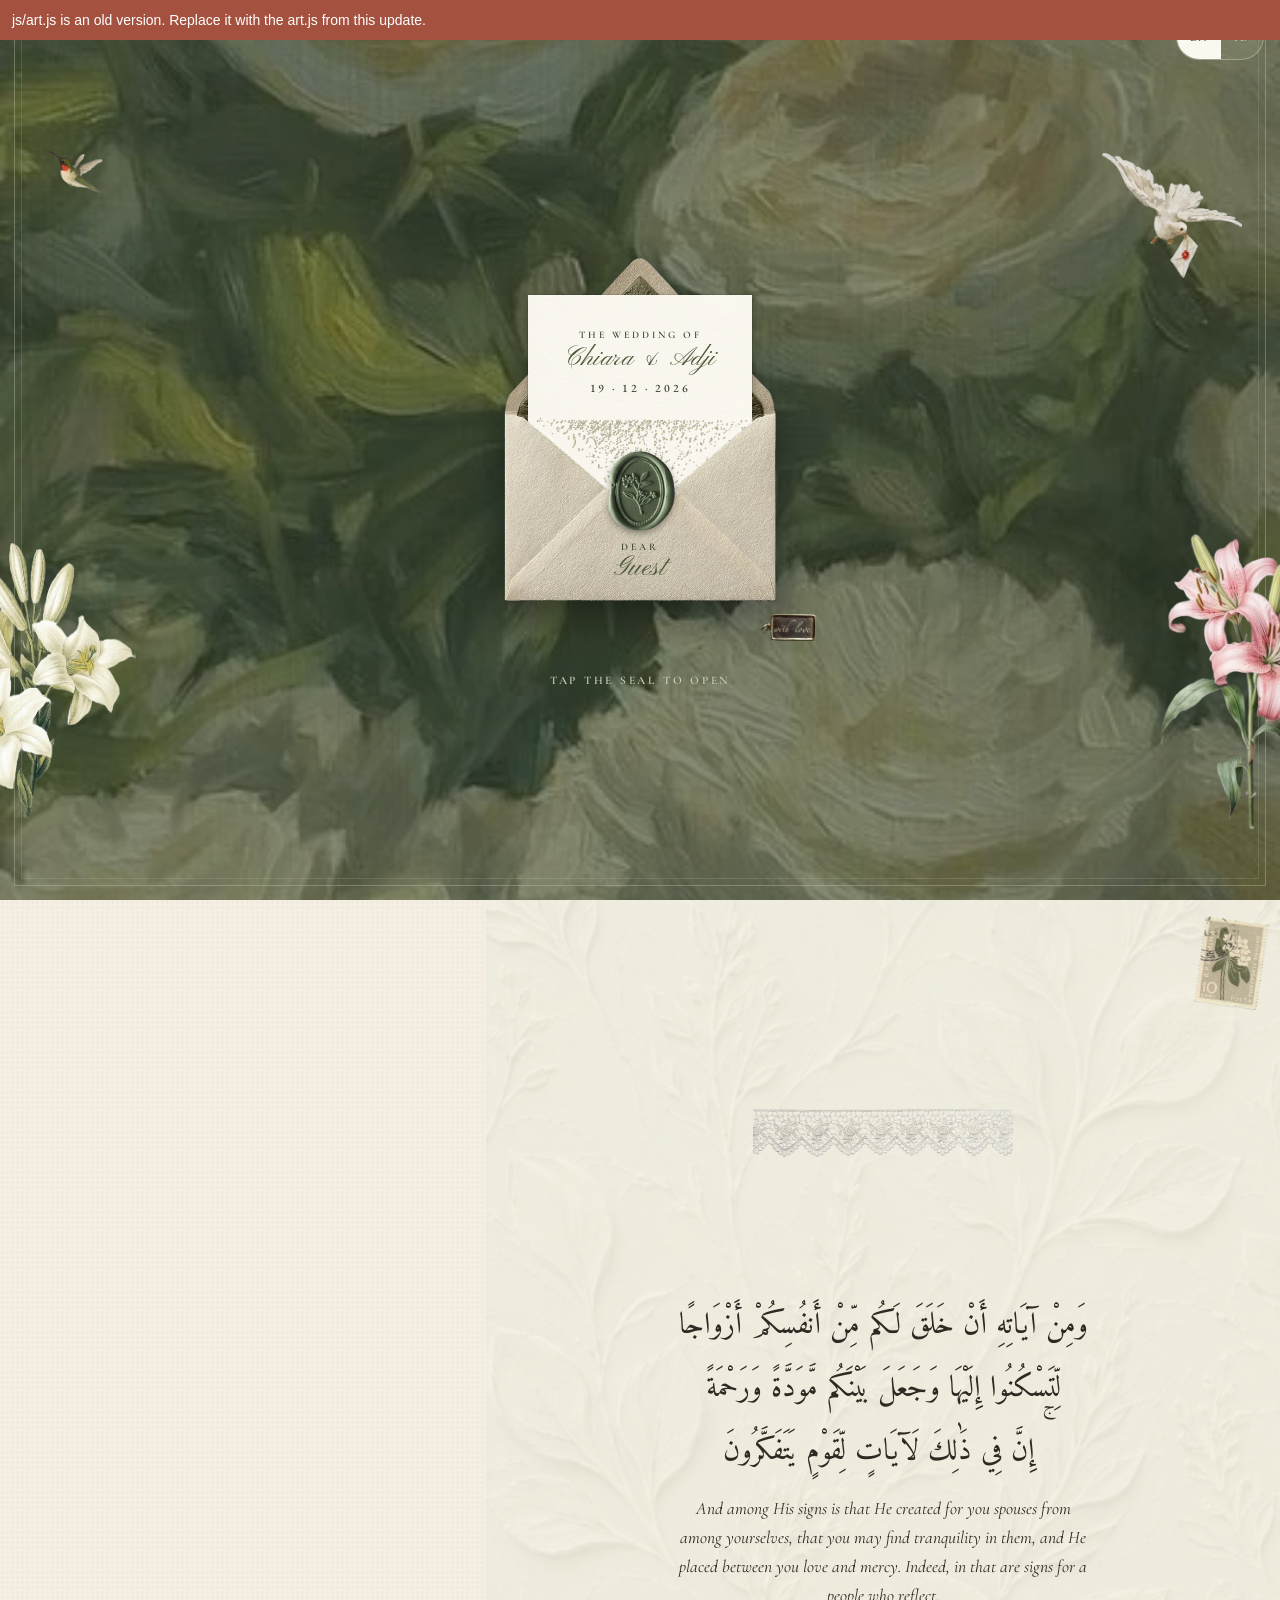
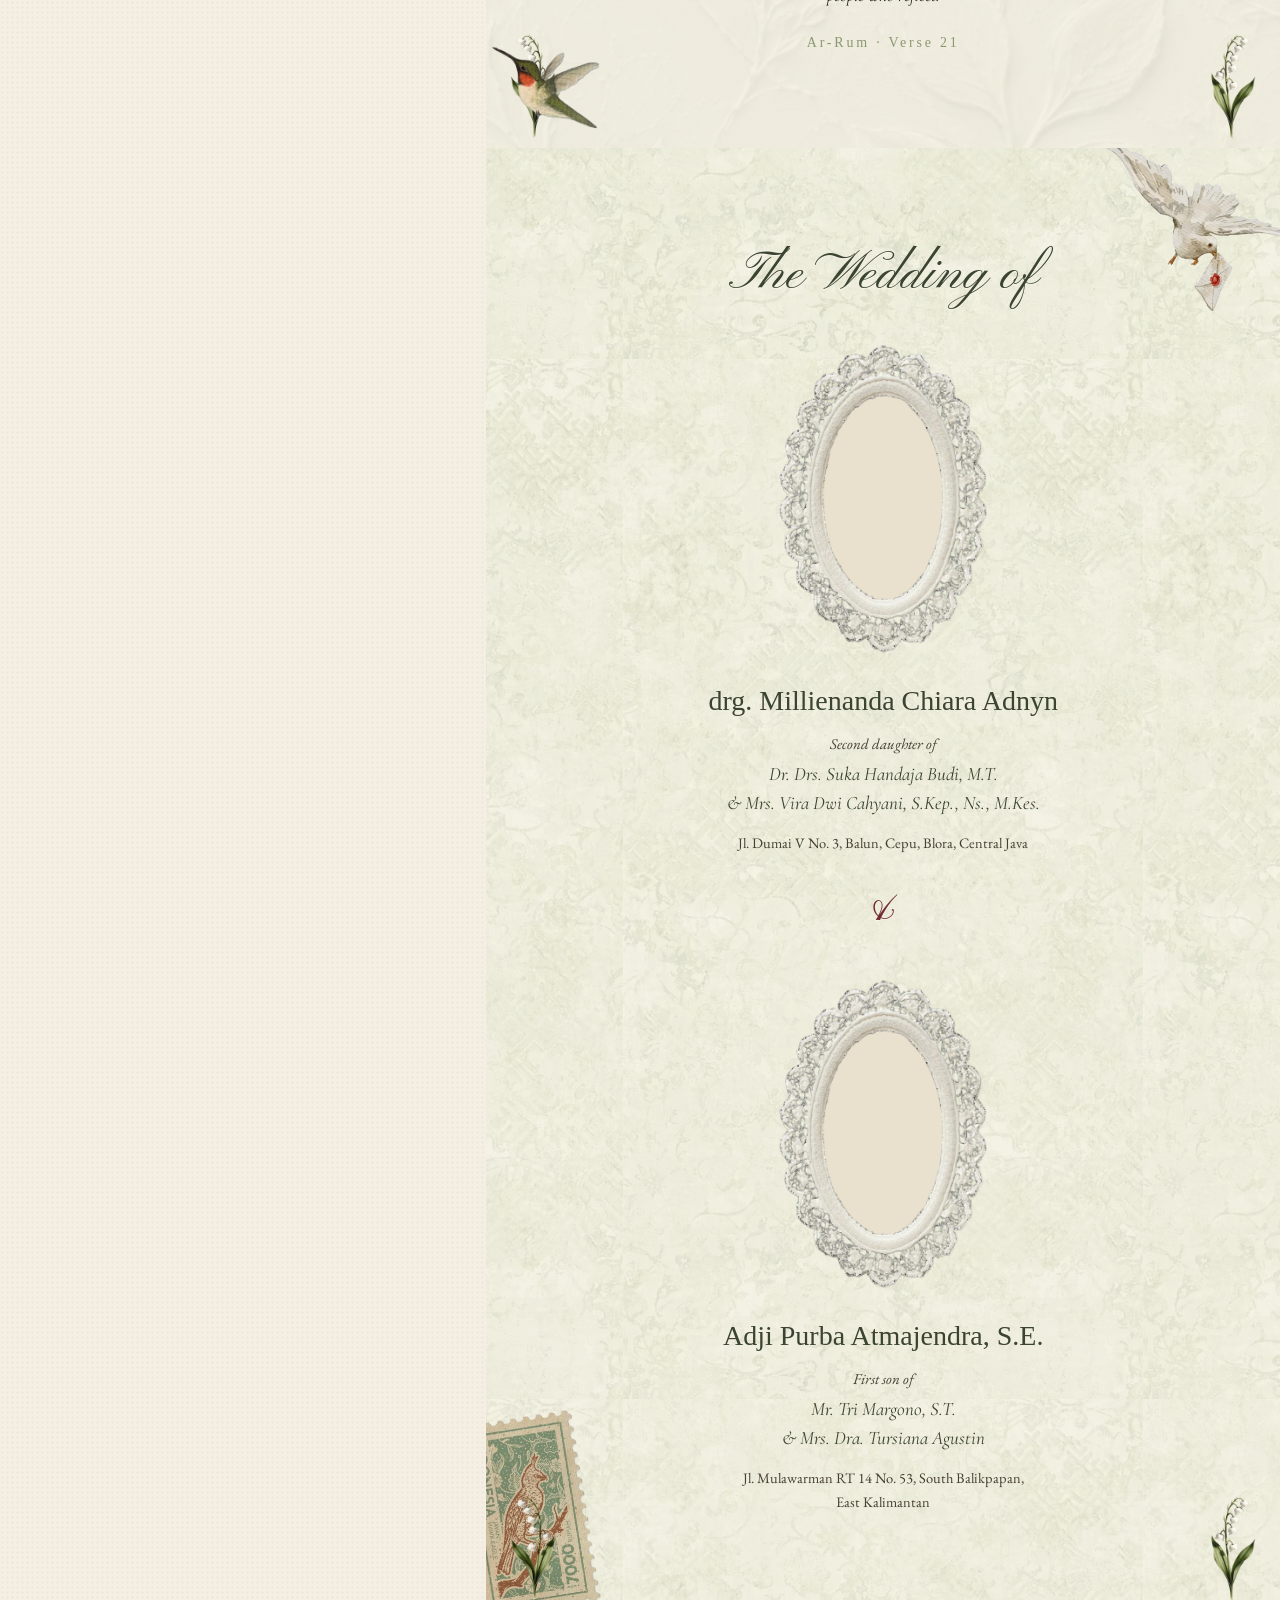
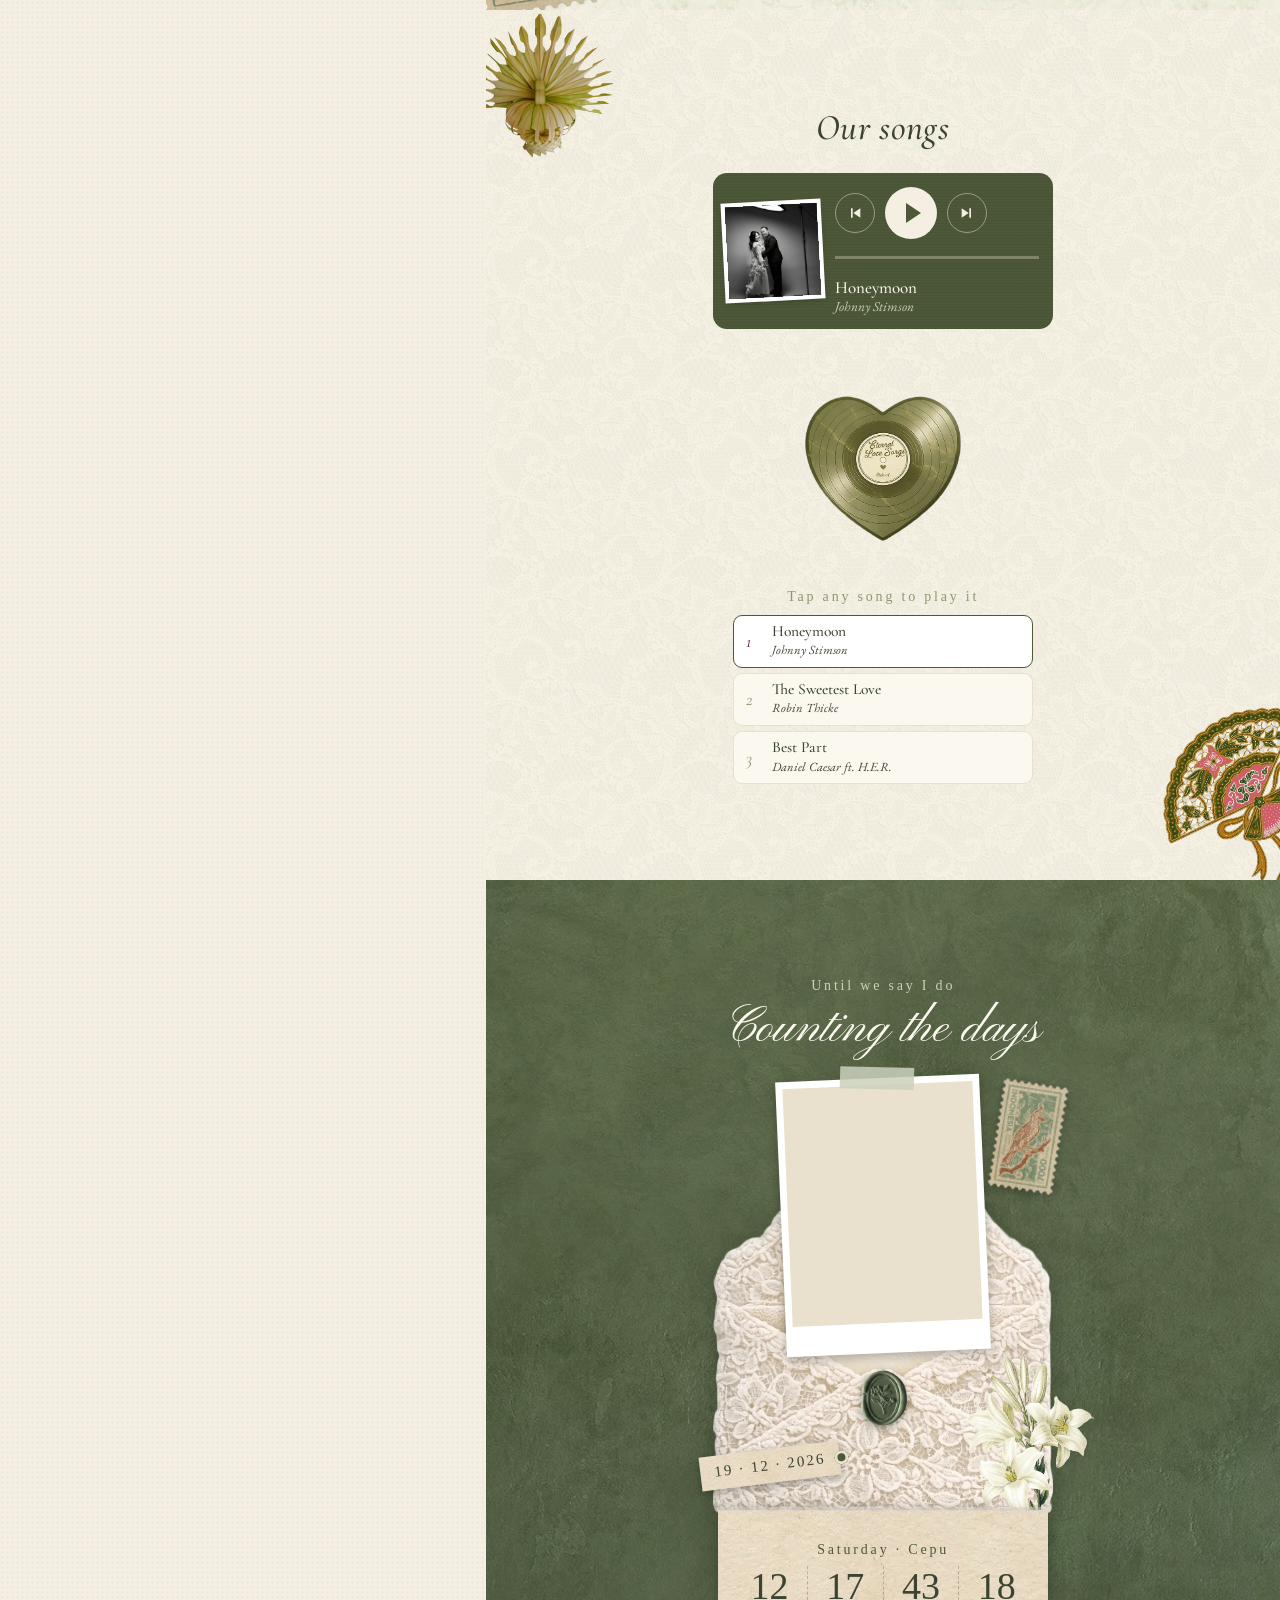
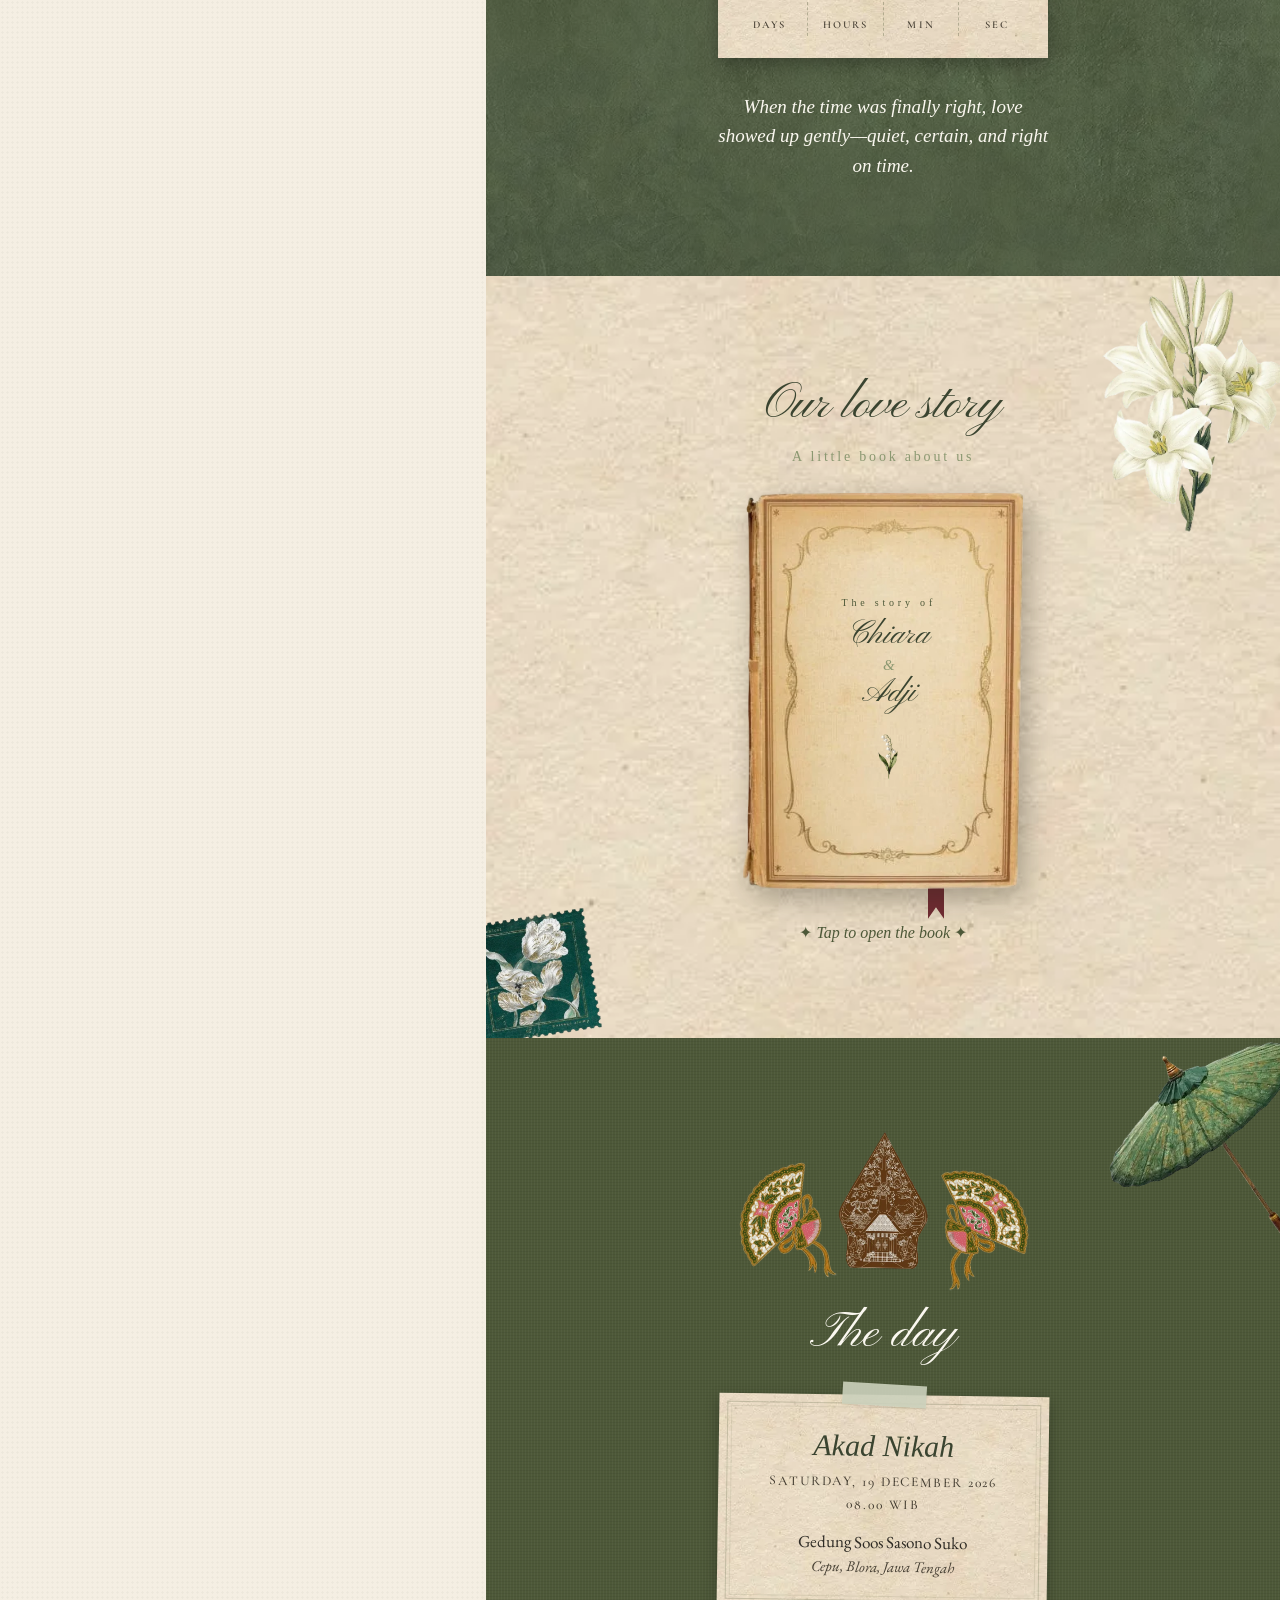
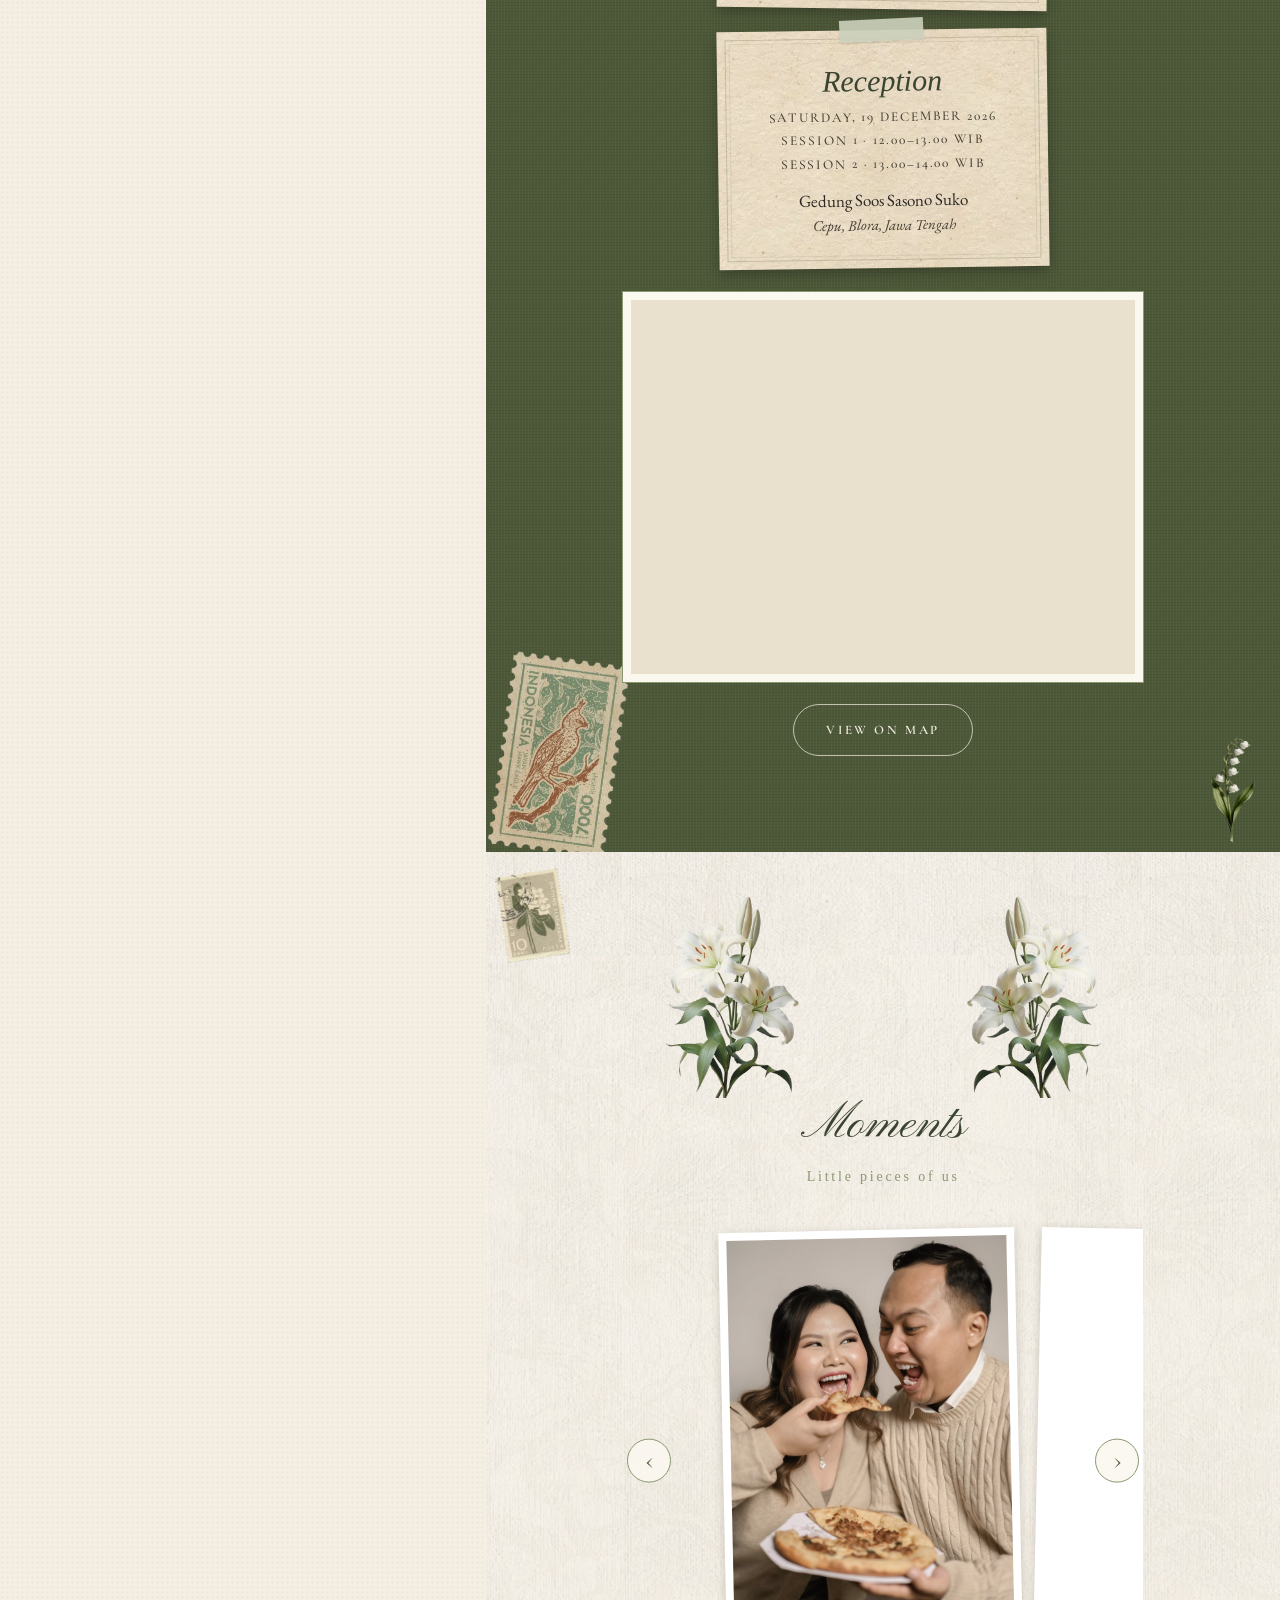
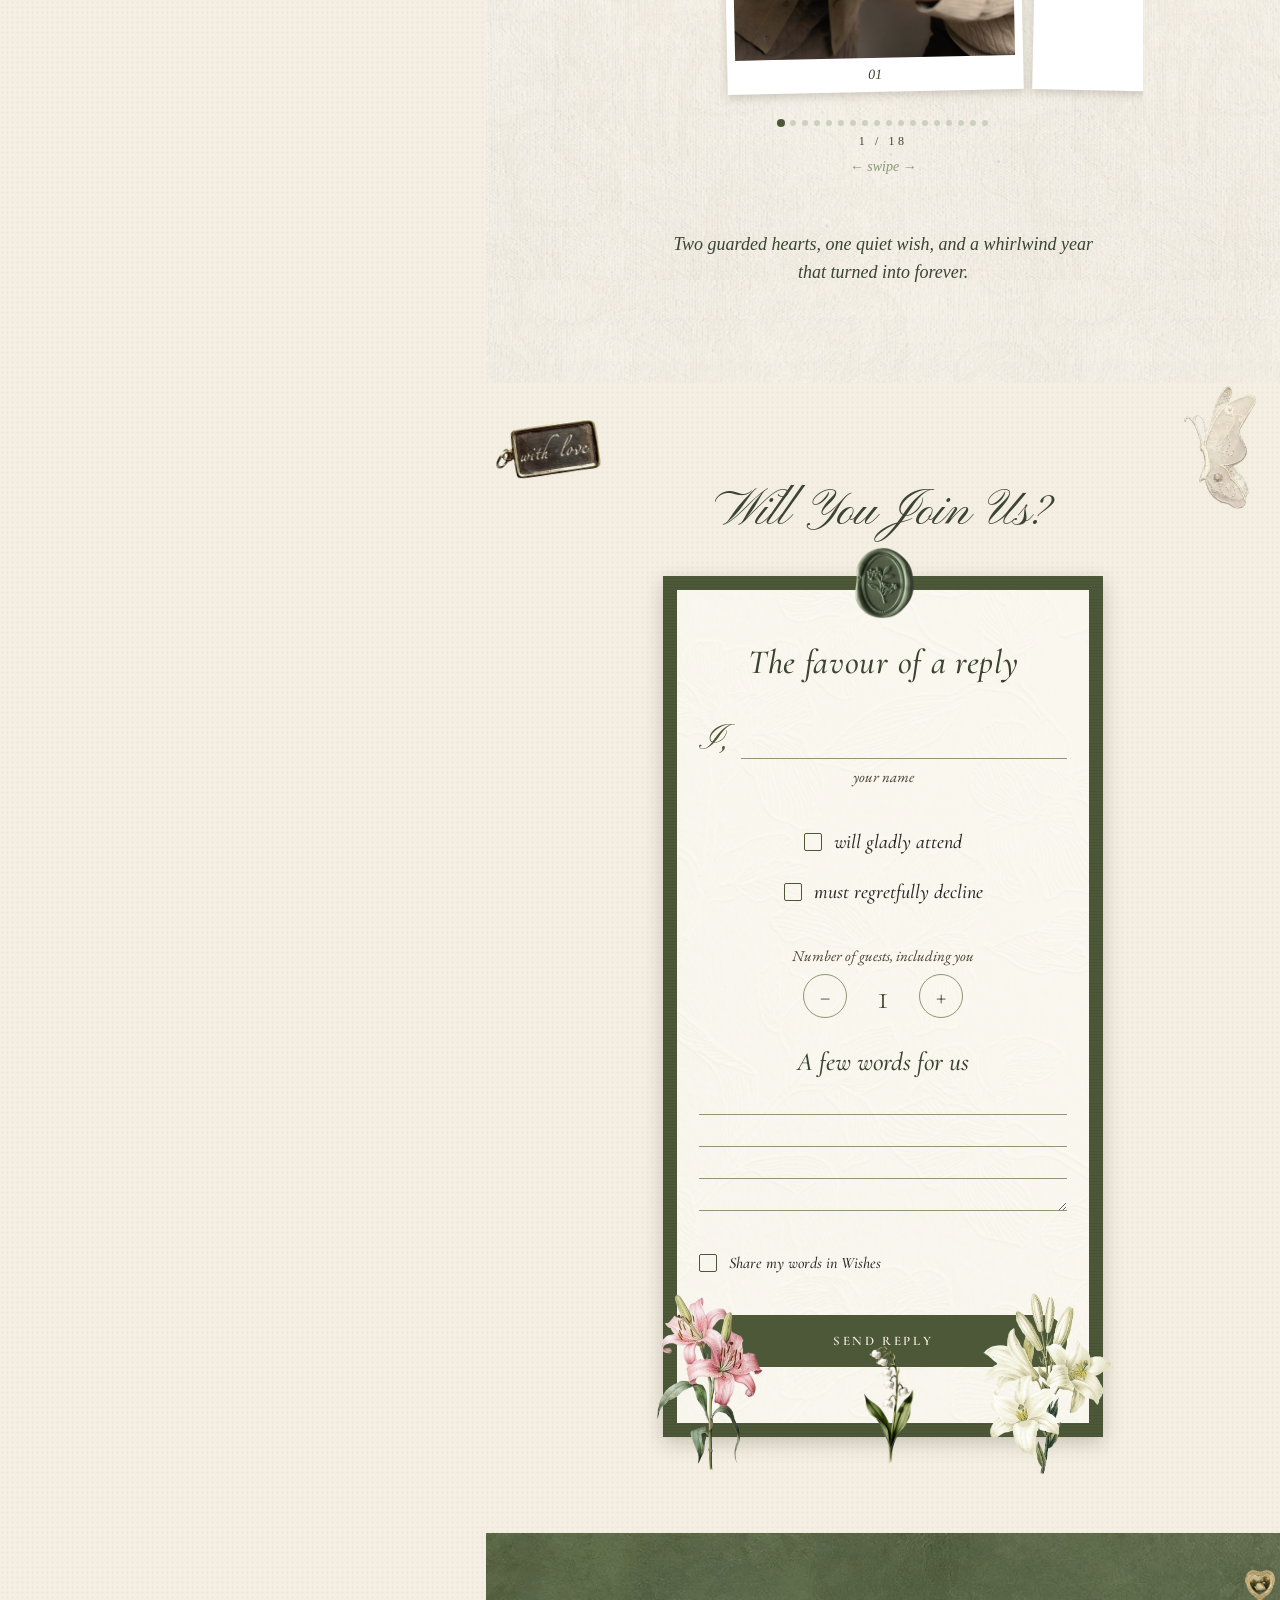
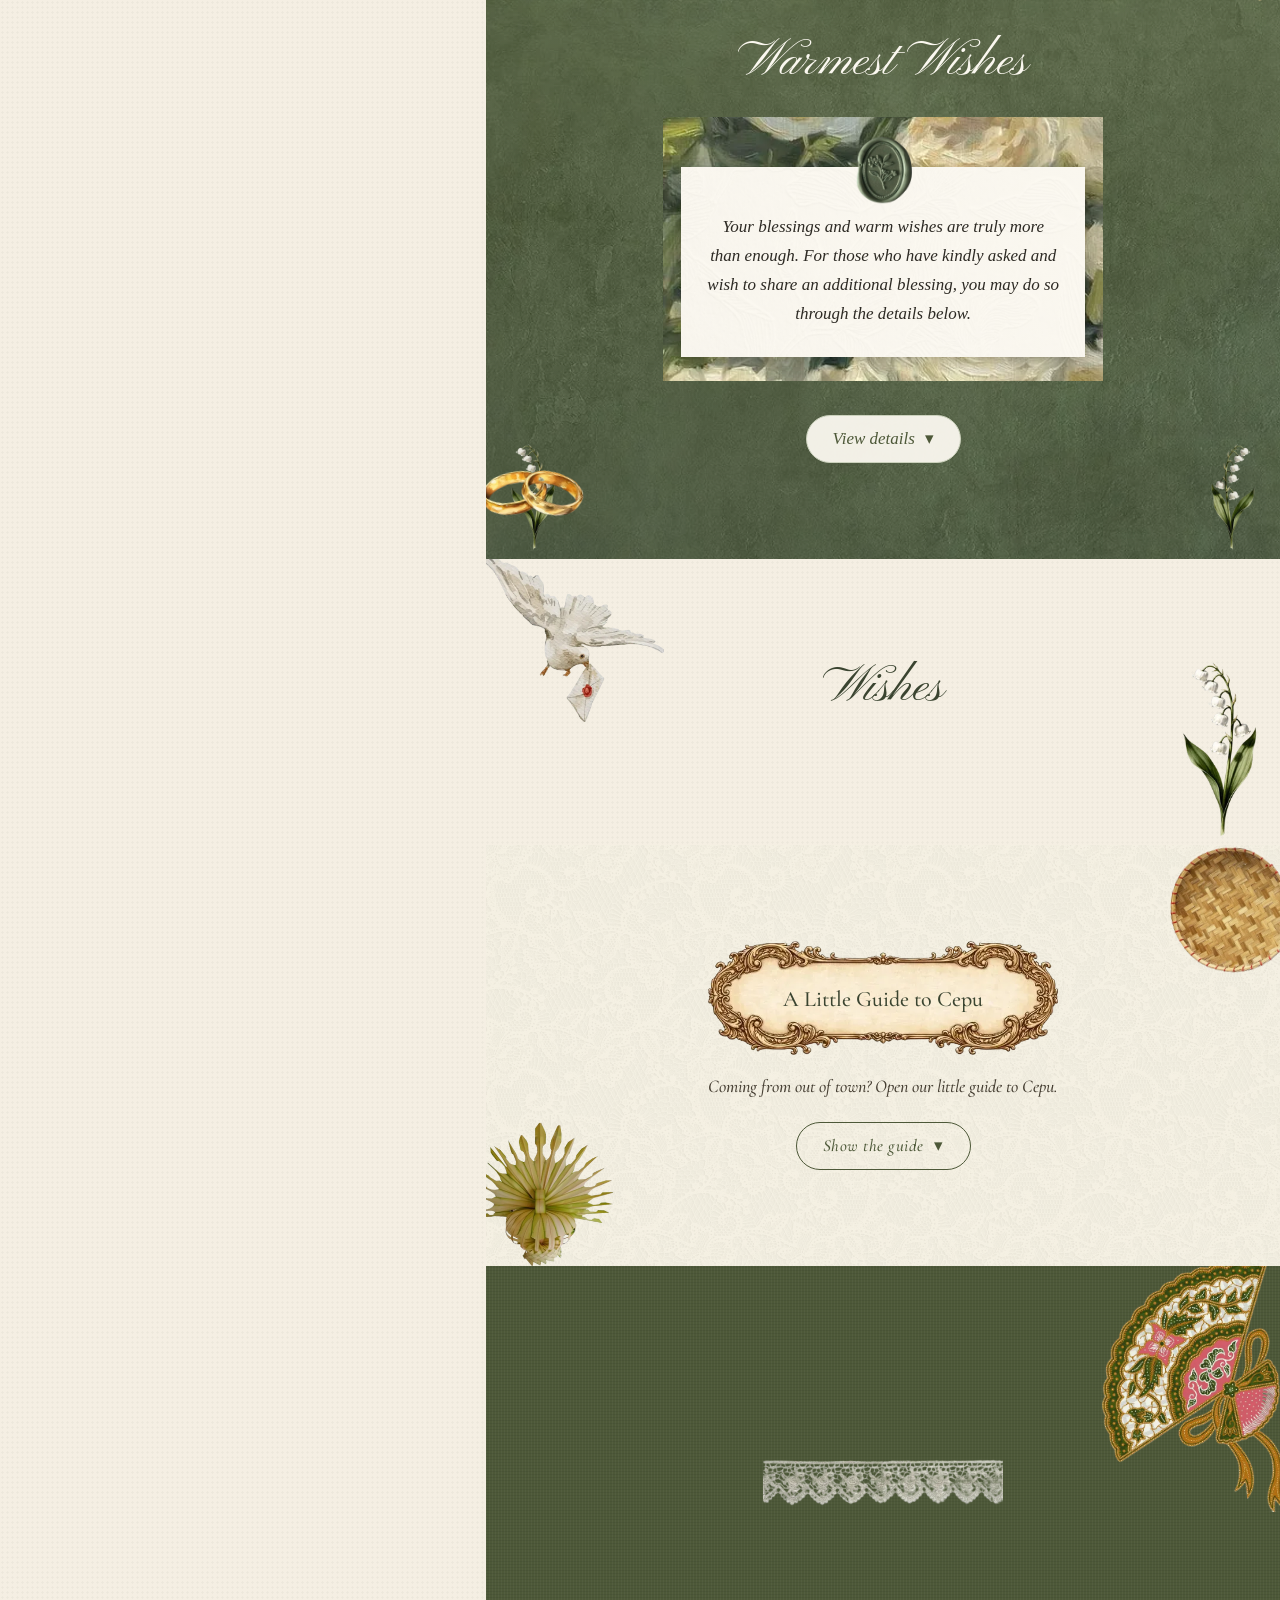
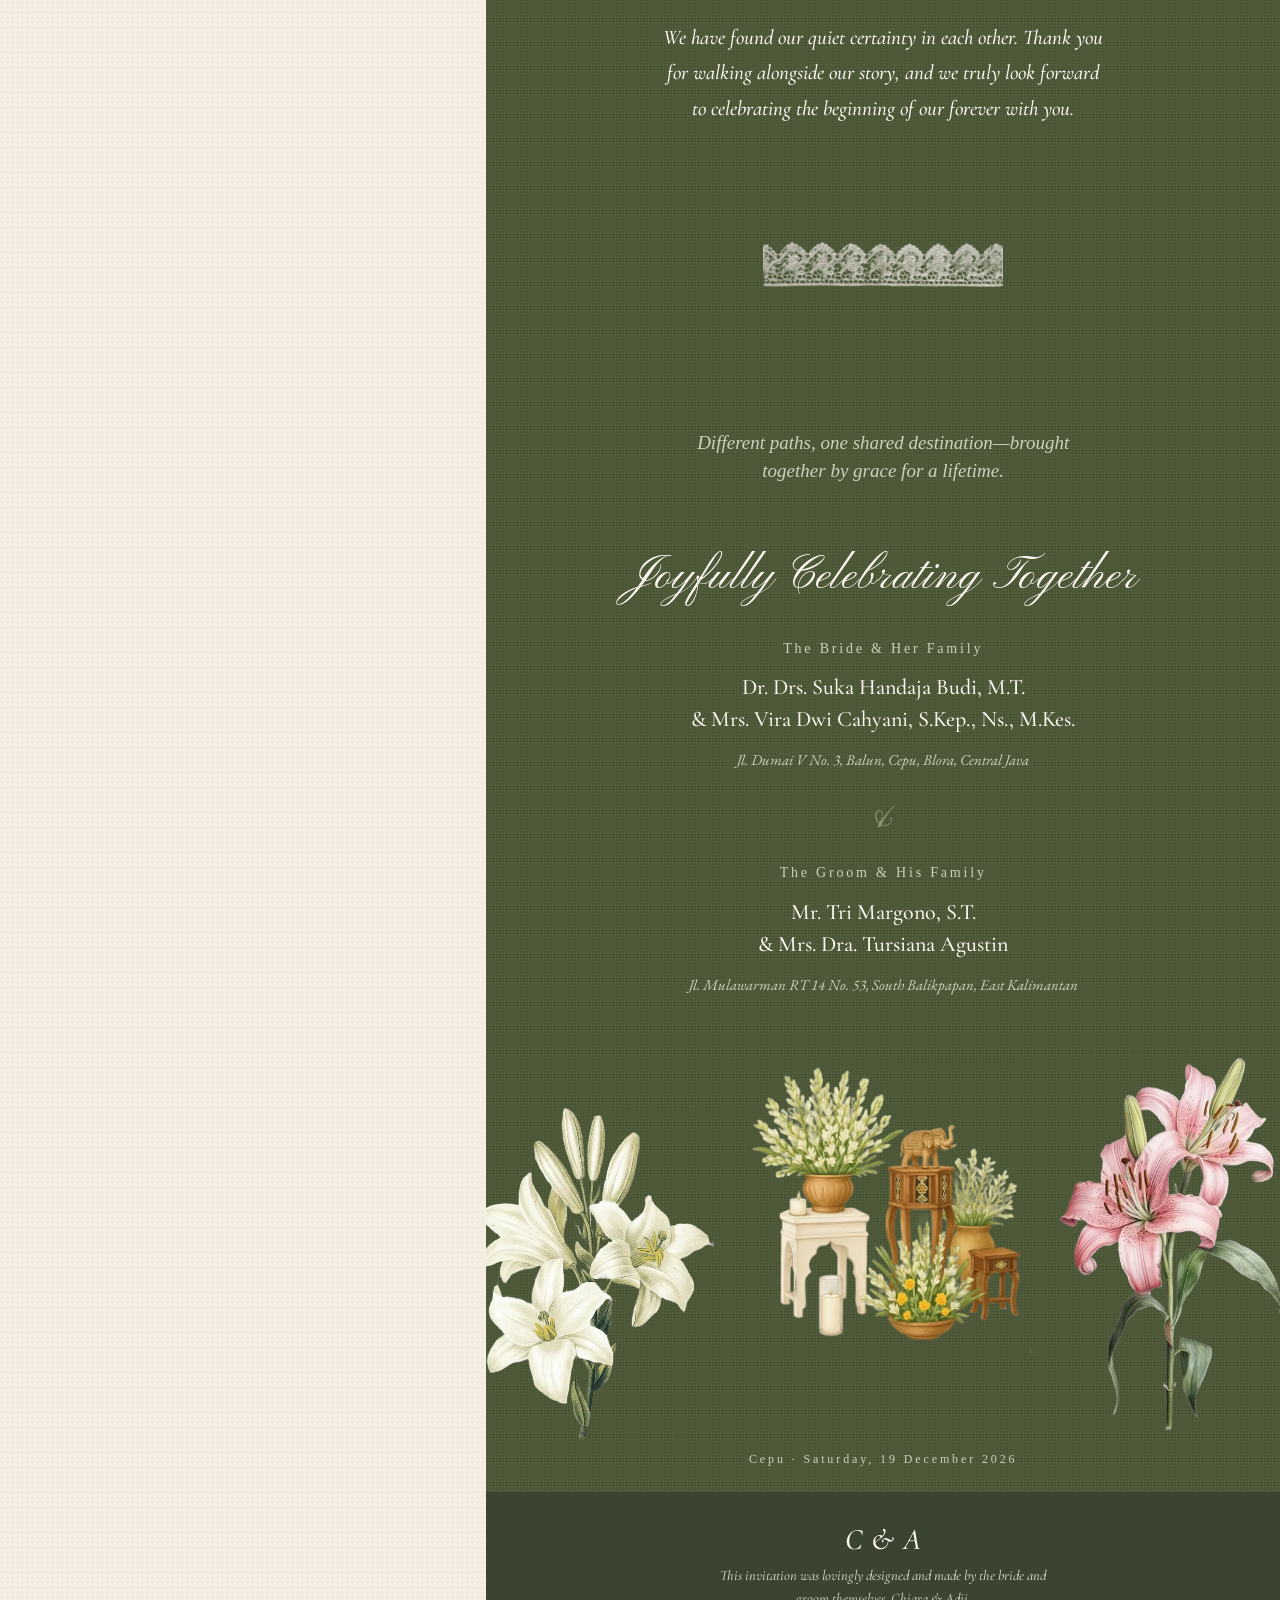
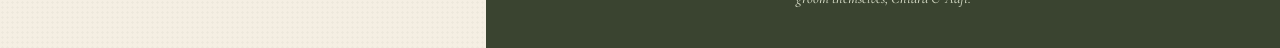
==== commit 1c803a99: "Add files via upload" ====
--- a/index.html
+++ b/index.html
@@ -15,7 +15,7 @@
 <link rel="preconnect" href="https://fonts.googleapis.com">
 <link rel="preconnect" href="https://fonts.gstatic.com" crossorigin>
 <link href="https://fonts.googleapis.com/css2?family=Cormorant+Garamond:ital,wght@0,300;0,400;0,500;0,600;1,300;1,400;1,500&family=EB+Garamond:ital,wght@0,400;0,500;1,400&family=Pinyon+Script&family=IM+Fell+English:ital@0;1&family=IM+Fell+English+SC&family=Amiri+Quran&display=swap" rel="stylesheet">
-<link rel="stylesheet" href="css/styles.css?v=20">
+<link rel="stylesheet" href="css/styles.css?v=24">
 </head>
 <body class="locked">
 <a class="skip" href="#main">Skip to content</a>
@@ -51,9 +51,10 @@
 </dialog>
 <div class="toast" id="toast" role="status" aria-live="polite"></div>
 
-<script src="data/content.js?v=19"></script>
+<script src="data/content.js?v=22"></script>
 <script src="js/art.js?v=16"></script>
-<script src="js/app.js?v=19"></script>
+<script src="registry.js?v=2"></script>
+<script src="js/app.js?v=22"></script>
 
 <!-- Mini game gate: shows after the seal is tapped -->
 <div class="gate" id="gate" role="dialog" aria-modal="true" aria-labelledby="gate-t" hidden>
@@ -77,7 +78,7 @@
     en: { k: 'Before you open it', t: 'Play a little game first?', s: 'We made a tiny game about how we always find our way to each other.', p: '▶︎ Play the mini game', g: 'Go to the invitation', m: 'About 1 minute · sound on' }
   };
   var pass = false;
-  try { pass = sessionStorage.getItem('ca-played') === '1'; } catch (e) {}
+  // the game choice shows every time the envelope is opened (it no longer hides after the game was played once)
   function lang() {
     var b = document.querySelector('#lang-open [aria-pressed="true"]');
     var v = b ? b.textContent.trim().toLowerCase() : (document.documentElement.lang || 'en');
--- a/css/styles.css
+++ b/css/styles.css
@@ -816,3 +816,92 @@
 .gift .card .acct{font:500 28px/1.3 var(--f-disp);font-variant-numeric:lining-nums;letter-spacing:.08em;color:var(--forest)}
 .gift .card h3{font:italic 400 24px var(--f-book);color:var(--forest)}
 #couple-t{font:400 clamp(42px,12vw,54px)/1.15 var(--f-script);letter-spacing:0}
+
+/* ---------- Fix round: match the approved preview ---------- */
+/* The Wedding of: textured damask only, no lace side strips, no card behind the portraits */
+#couple{padding-inline:20px;background:linear-gradient(rgba(245,239,227,.62),rgba(245,239,227,.7)),url(../assets/art/tx-sage-damask.webp) center/520px auto,var(--ivory)}
+#couple::before,#couple::after,#couple .wrap::before{display:none}
+#couple .person{background:none!important;box-shadow:none!important;padding:0 6px;border:0}
+#couple .person::before,#couple .person::after{display:none}
+#couple .person .corner{display:none}
+#couple .people{gap:0;margin-top:18px}
+#couple .people .amp{margin:26px 0 24px}
+#couple .lace-pf{margin:0 auto 10px}
+#couple .pname{font:400 clamp(24px,6.6vw,28px)/1.25 var(--f-book);color:var(--forest)}
+
+/* Event cards: plain textured paper with a thin double rule */
+.ev.card{border:0;border-image:none;background:#F3EBDA url(../assets/art/paper-old.webp) center/cover;box-shadow:0 5px 14px rgba(0,0,0,.25);
+  width:min(330px,100%);margin-inline:auto;padding:34px 22px 30px;color:var(--ink)}
+.ev.card::before{display:block;content:"";position:absolute;inset:8px;border:1px solid rgba(86,96,63,.45);outline:1px solid rgba(86,96,63,.2);outline-offset:-5px;pointer-events:none}
+.ev.card::after{display:block}
+.ev.card:nth-of-type(odd){transform:rotate(-.8deg)}.ev.card:nth-of-type(even){transform:rotate(.8deg)}
+.ev.card h3{font:italic 400 30px/1.15 var(--f-book);color:var(--forest);margin-bottom:8px}
+.ev.card .meta{font:500 13.5px/1.6 var(--f-disp);letter-spacing:.14em;margin:2px 0}
+.ev.card p:not(.meta):not(.cap){font:400 17px var(--f-body);margin-top:14px}
+.ev.card .cap{margin-top:2px;font-size:15px}
+
+/* Gift cards: same width and type sizes as the preview */
+.gift .cards{display:grid;justify-items:center;gap:16px;margin-top:14px}
+.gift .card{width:min(340px,100%);margin:0 auto;padding:26px 20px 22px;transform:none}
+.gift .card::before{display:block;content:"";position:absolute;inset:7px;border:1px solid rgba(86,96,63,.4);pointer-events:none}
+.gift .card::after{display:none}
+.gift .card .meta{font:400 13px var(--f-booksc);letter-spacing:.3em;margin:0}
+.gift .card .acct{font:500 28px/1.3 var(--f-disp);letter-spacing:.08em;margin:4px 0 2px;word-break:normal}
+.gift .card .cap{font:italic 400 15px/1.5 var(--f-body);margin:2px 0 0}
+.gift .card .addr-t{margin:6px 0 2px}
+.gift .card h3{font:italic 400 24px/1.25 var(--f-book);margin:0}
+.gift .card .link{margin-top:12px;font:600 11.5px var(--f-disp);letter-spacing:.22em;padding:4px 0;border-bottom:1px solid var(--sage)}
+.gift .card .btn{margin-top:12px}
+.gift .gnote2{font-size:15.5px;margin-bottom:0}
+
+/* ---------- Closing: no divider; date sits below the flowers on the green ---------- */
+.closing{padding-bottom:70px}
+.closing>.dk.p-bl,.closing>.dk.p-br{bottom:52px}
+.closing .scene-c{margin-bottom:40px}
+.cl-date{position:absolute;left:0;right:0;bottom:24px;z-index:3;margin:0;text-align:center;font:400 12px/1.4 var(--f-booksc);letter-spacing:.24em;color:var(--mist)}
+
+/* ---------- City guide: train tickets ---------- */
+.tix{margin:16px auto 0;width:min(360px,100%)}
+.tix+.tix{margin-top:22px}
+.tix-t{position:relative;aspect-ratio:670/305;filter:drop-shadow(0 4px 8px rgba(60,45,20,.25))}
+.tix:nth-of-type(odd) .tix-t{transform:rotate(-1deg)}.tix:nth-of-type(even) .tix-t{transform:rotate(1deg)}
+.tix-bg{position:absolute;inset:0;width:100%;height:100%;display:block}
+.tix-main{position:absolute;left:9%;right:33.5%;top:15%;bottom:14%;display:flex;flex-direction:column;align-items:center;justify-content:center;text-align:center;color:#3B2F1E}
+.tix-from{margin:0;font:400 clamp(9px,2.6vw,11px)/1.3 var(--f-booksc);letter-spacing:.14em;color:#5F4A2C}
+.tix-name{margin:2px 0 6px;font:italic 400 clamp(14px,4.1vw,17px)/1.15 var(--f-book);color:#2F2616;text-wrap:balance}
+.tix-tm{display:flex;align-items:flex-end;justify-content:center;gap:clamp(6px,2.4vw,12px)}
+.tix-tm small{display:block;font:600 clamp(7.5px,2vw,8.5px)/1.2 var(--f-disp);letter-spacing:.18em;text-transform:uppercase;color:#6E5A3A}
+.tix-tm b{display:block;font:500 clamp(17px,5vw,21px)/1.1 var(--f-disp);font-variant-numeric:lining-nums;color:#2F2616}
+.tix-arr{font-size:15px;color:#8A7550;padding-bottom:3px}
+.tix-wib{margin:2px 0 0;font:600 8px var(--f-disp);letter-spacing:.24em;color:#8A7550}
+.tix-stub{position:absolute;left:78%;right:5.2%;top:15%;bottom:14%;display:grid;place-items:center}
+.tix-stub span{writing-mode:vertical-rl;transform:rotate(180deg);font:400 clamp(11px,3.2vw,13px) var(--f-booksc);letter-spacing:.32em;color:#5F4A2C}
+.tix-note{margin:8px auto 0;max-width:320px;font:italic 400 14.5px/1.5 var(--f-book);color:var(--ink-soft);text-align:center}
+
+/* ---------- City guide places: smaller, airier text inside the cards ---------- */
+.gplace.card{width:min(330px,100%);margin-inline:auto;padding:30px 30px 20px}
+.gplace h3{font:italic 400 19px/1.25 var(--f-book);color:var(--forest);margin-bottom:8px}
+.gplace p{font:400 13.5px/1.65 var(--f-body);color:var(--ink-soft);max-width:240px;margin-inline:auto}
+.gplace .gextra{font:italic 400 13px/1.5 var(--f-book);color:var(--claret);margin-top:10px}
+.gplace .gmap{display:inline-block;margin-top:12px;font:600 10.5px var(--f-disp);letter-spacing:.22em}
+.gift .card .addr-t{max-width:260px;margin-inline:auto;font-size:14.5px;line-height:1.55}
+
+/* ---------- Wishlist (registry.js) in the invitation's storybook style ---------- */
+.gift .wish-open{margin-top:14px;min-height:44px;padding:0 22px;font:italic 400 16px var(--f-book);letter-spacing:.02em;text-transform:none;color:var(--forest);border-color:var(--sage);background:rgba(251,248,240,.6)}
+.rg-overlay{--rg-paper:#F3EBDA;--rg-forest:#56603F;--rg-maroon:#702B32;--rg-font-head:"IM Fell English",Georgia,serif}
+.rg-overlay .rg-sheet{background:#F3EBDA url(../assets/art/paper-old.webp) center/cover}
+.rg-overlay .rg-head{background:linear-gradient(rgba(70,80,50,.5),rgba(58,68,48,.62)),url(../assets/art/tx-moss.webp) center/cover,#56603F}
+.rg-overlay .rg-kicker{font:400 13px var(--f-booksc);letter-spacing:.24em;font-variant:normal}
+.rg-overlay .rg-title{font-size:40px}
+.rg-overlay .rg-intro{font:italic 400 15.5px/1.6 var(--f-book);max-width:380px}
+.rg-overlay .rg-how{font:italic 400 13.5px/1.5 var(--f-book);font-variant:normal;letter-spacing:.02em}
+.rg-overlay .rg-tab{font:400 13px var(--f-booksc);letter-spacing:.14em;font-variant:normal}
+.rg-overlay .rg-meta{font:italic 400 14px var(--f-book)}
+.rg-overlay .rg-item{max-width:360px;margin:24px auto 0;background:#FBF8F0 url(../assets/art/paper-old.webp) center/cover;box-shadow:0 4px 12px rgba(60,50,30,.18)}
+.rg-overlay .rg-frame{border-color:rgba(86,96,63,.4);padding:20px 16px 18px}
+.rg-overlay .rg-num{font:400 12px var(--f-booksc);letter-spacing:.24em;font-variant:normal}
+.rg-overlay .rg-name{font:italic 400 22px/1.2 var(--f-book);color:var(--forest)}
+.rg-overlay .rg-note{font:italic 400 14.5px var(--f-book)}
+.rg-overlay .rg-actions{gap:10px;margin-top:14px}
+.rg-overlay .rg-btn{max-width:260px;min-height:44px;font:600 11.5px var(--f-disp);letter-spacing:.2em}
+.rg-overlay .rg-link{font:600 11px var(--f-disp);letter-spacing:.22em;border-bottom-width:1px}
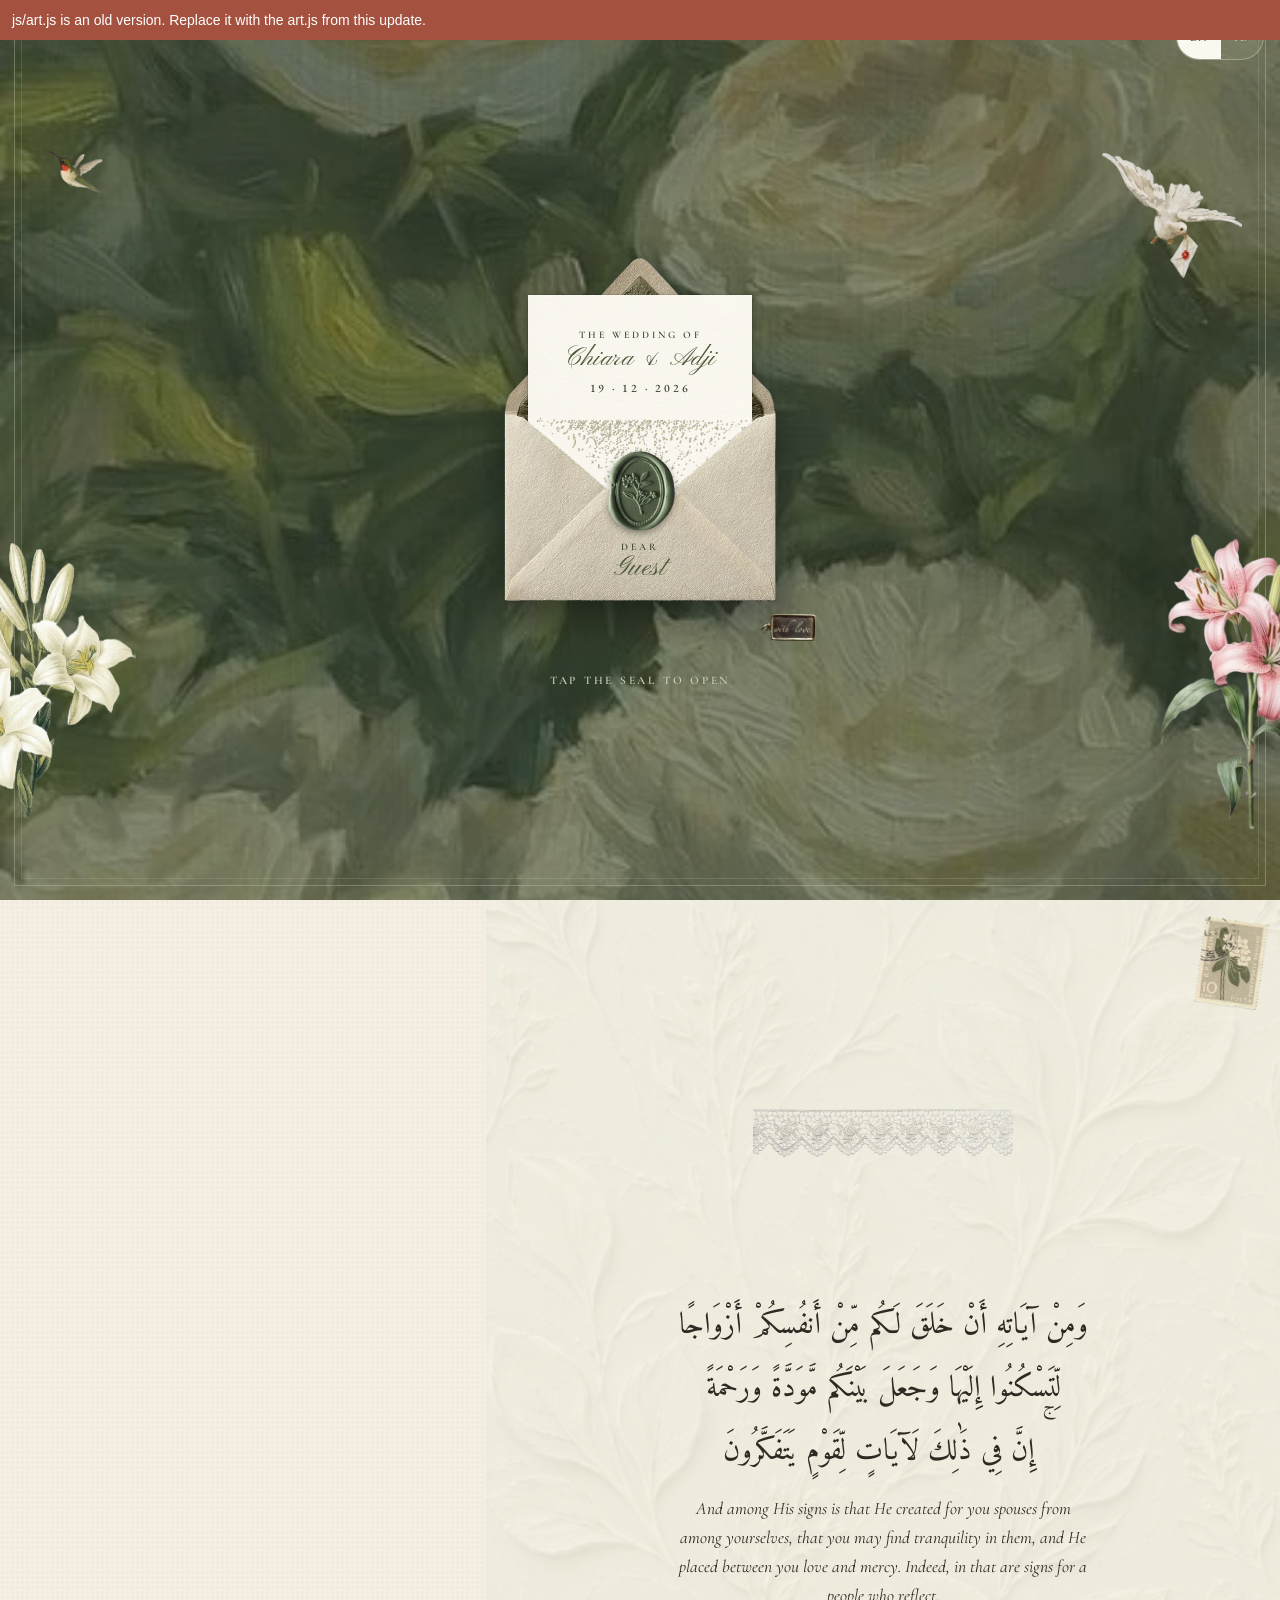
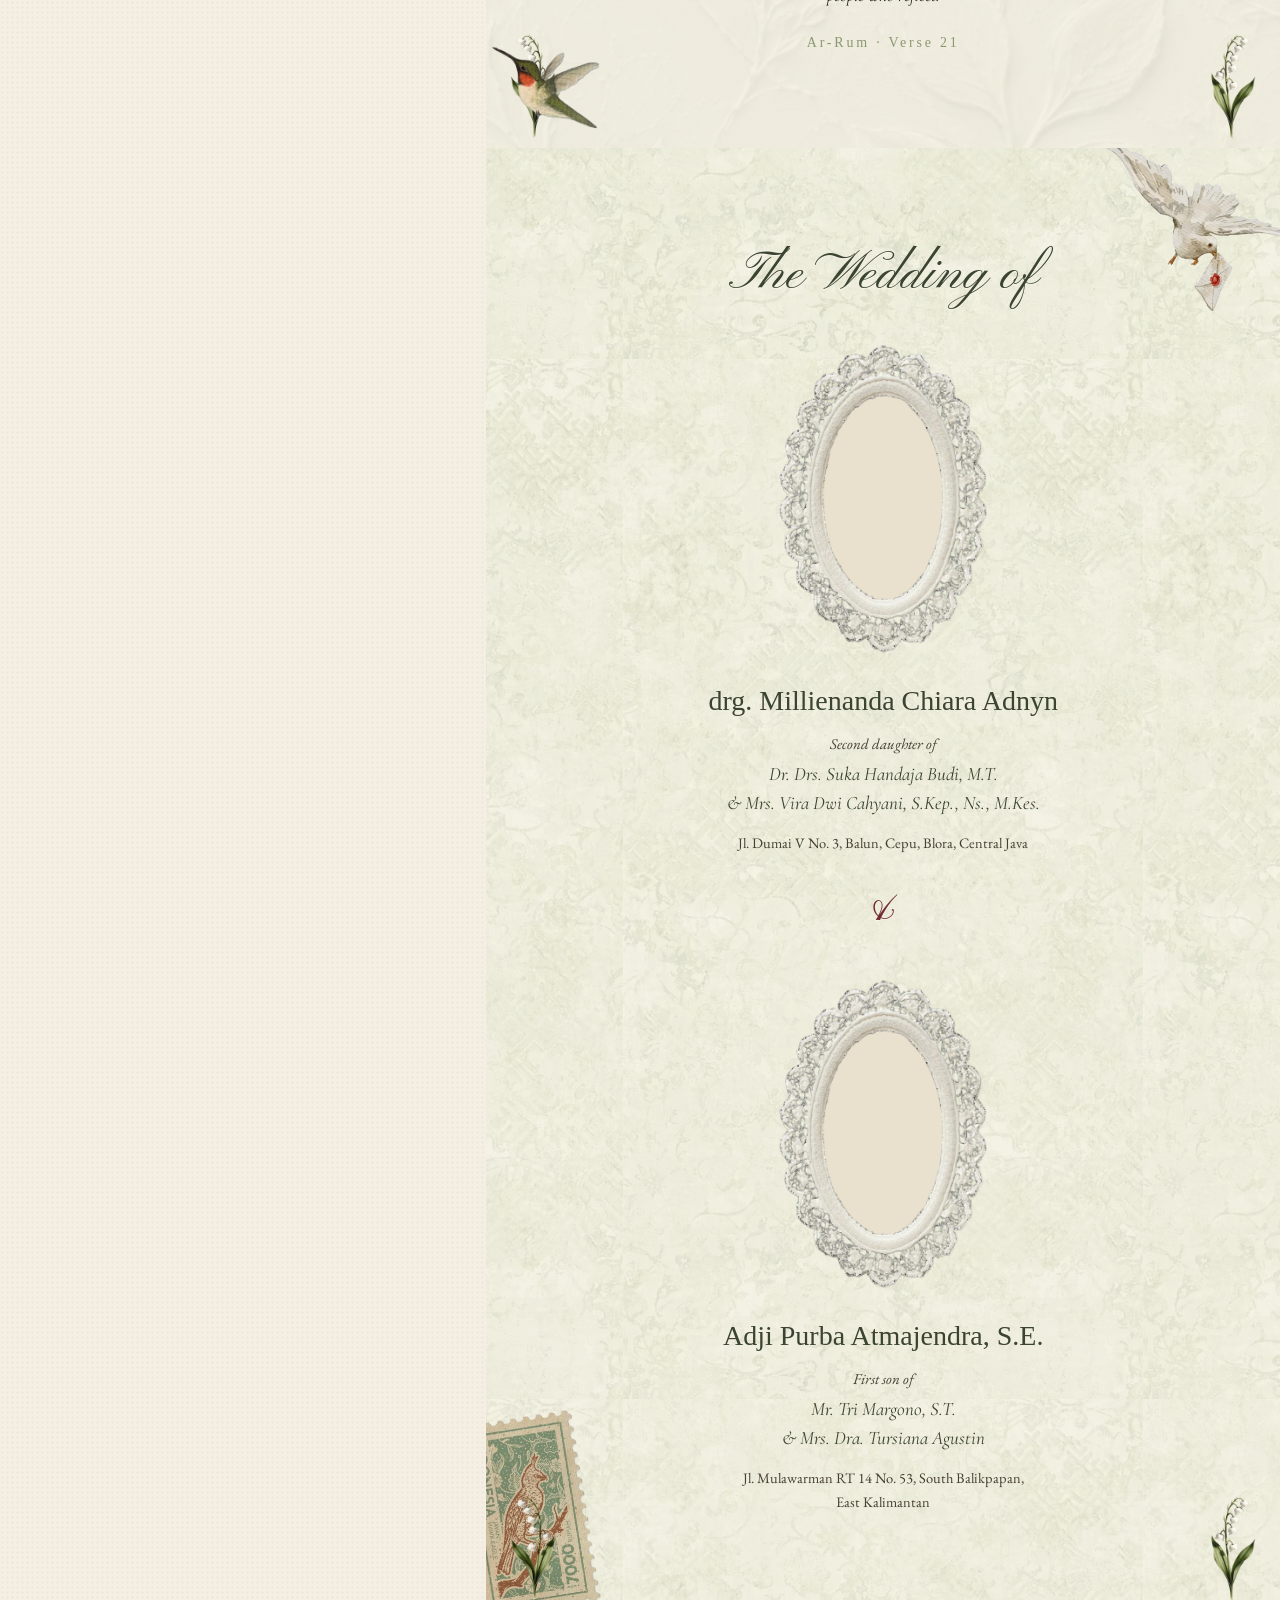
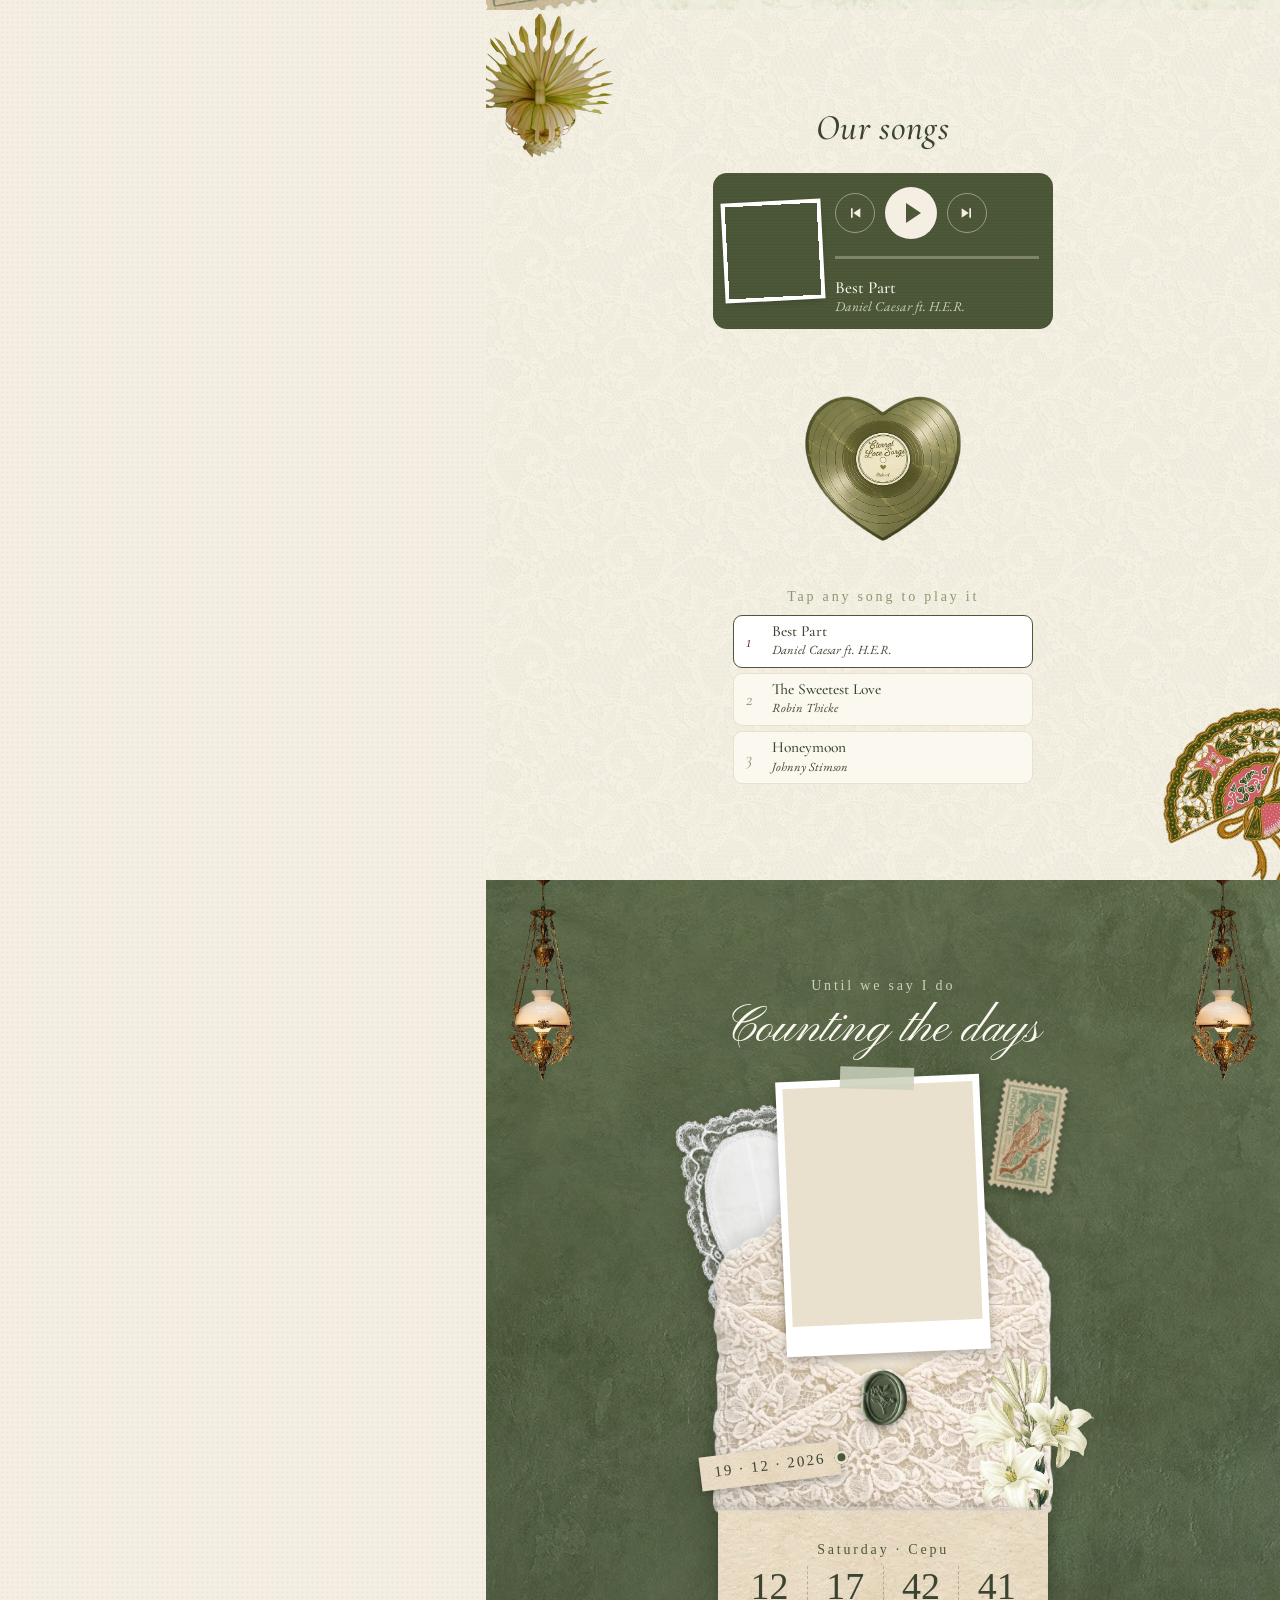
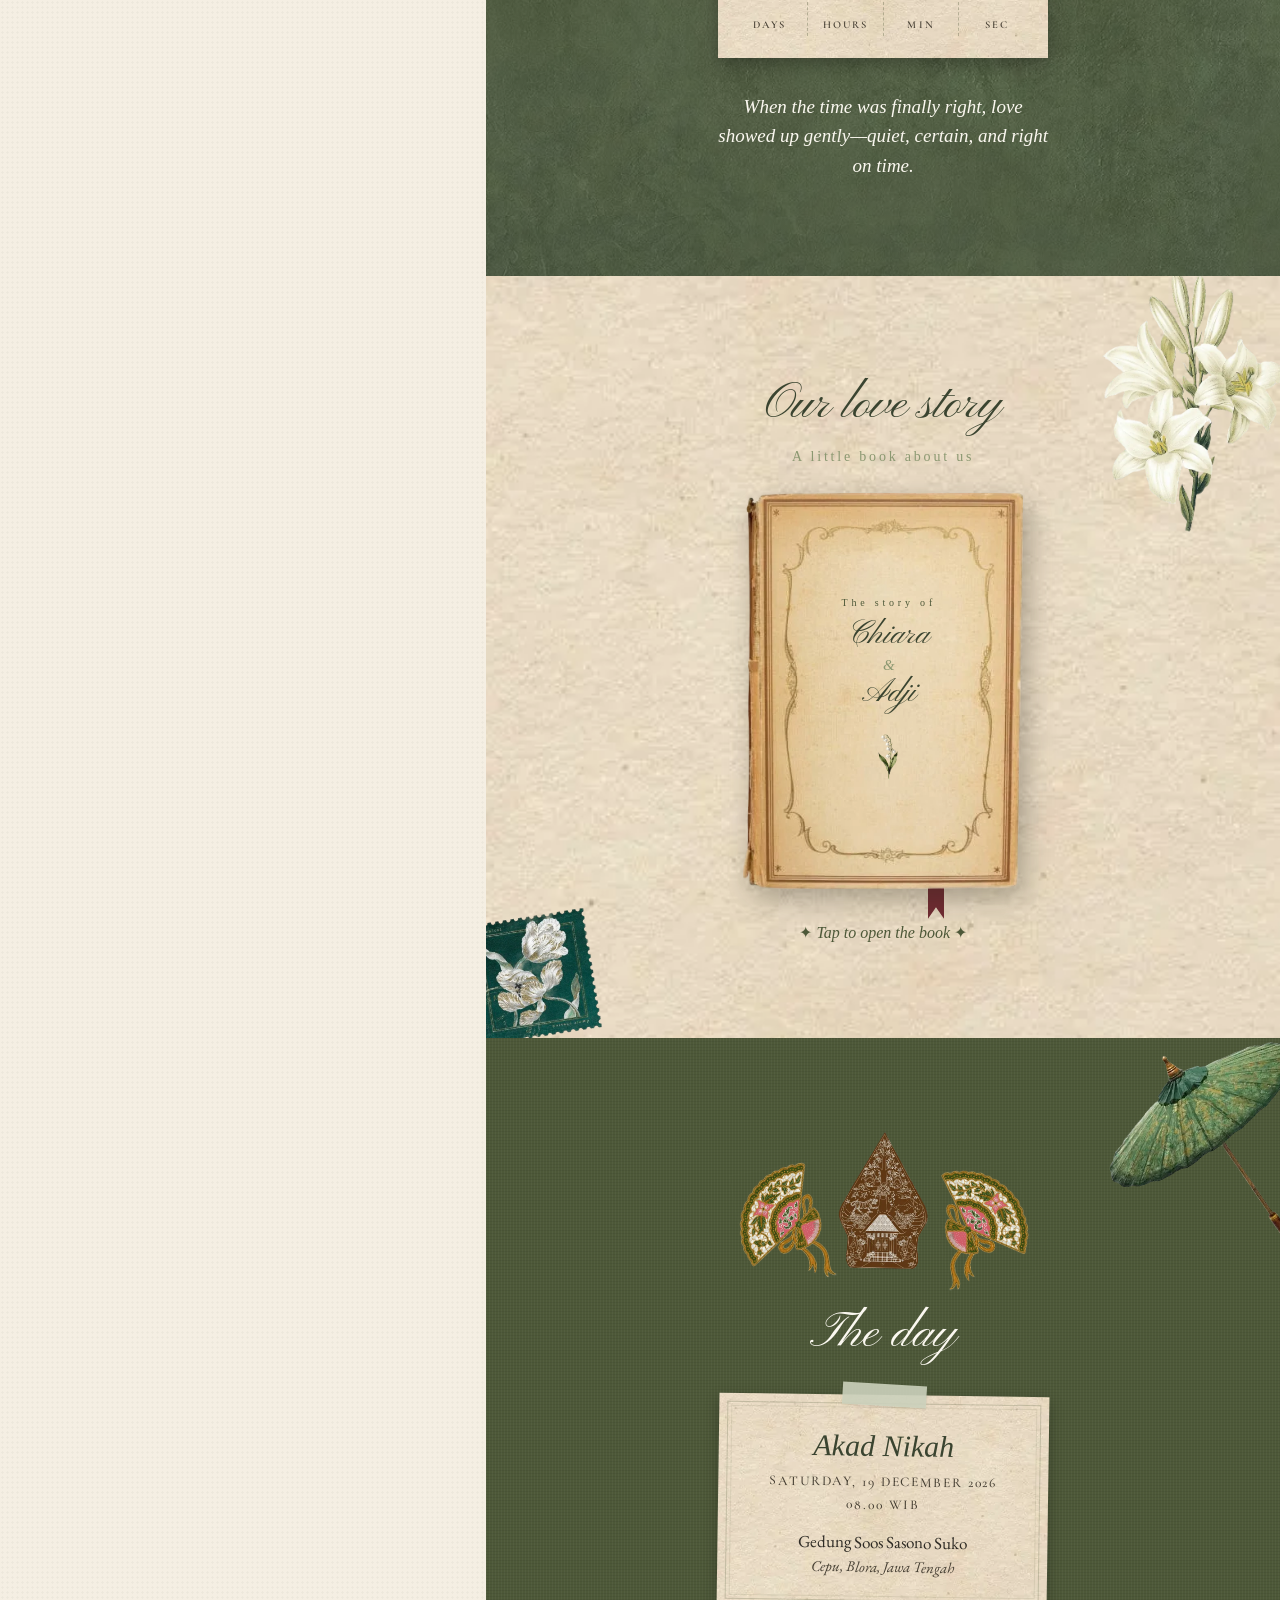
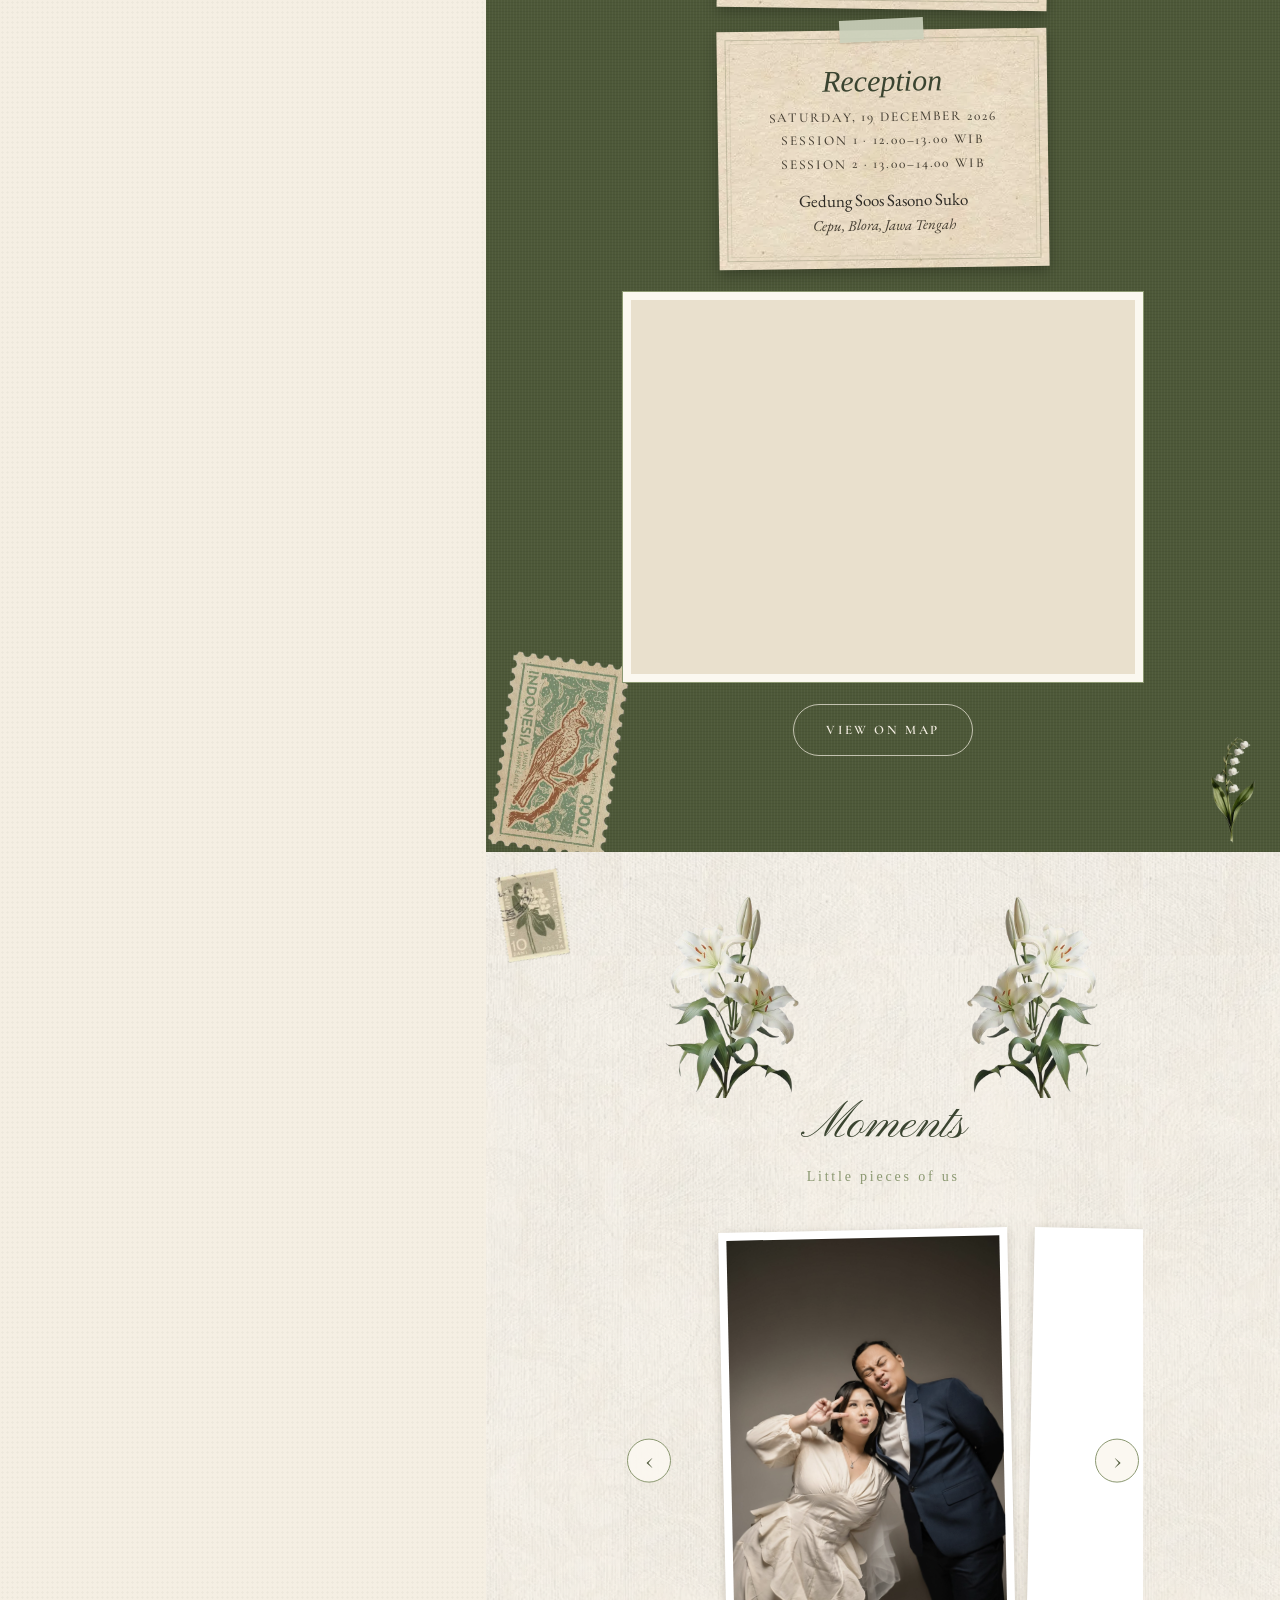
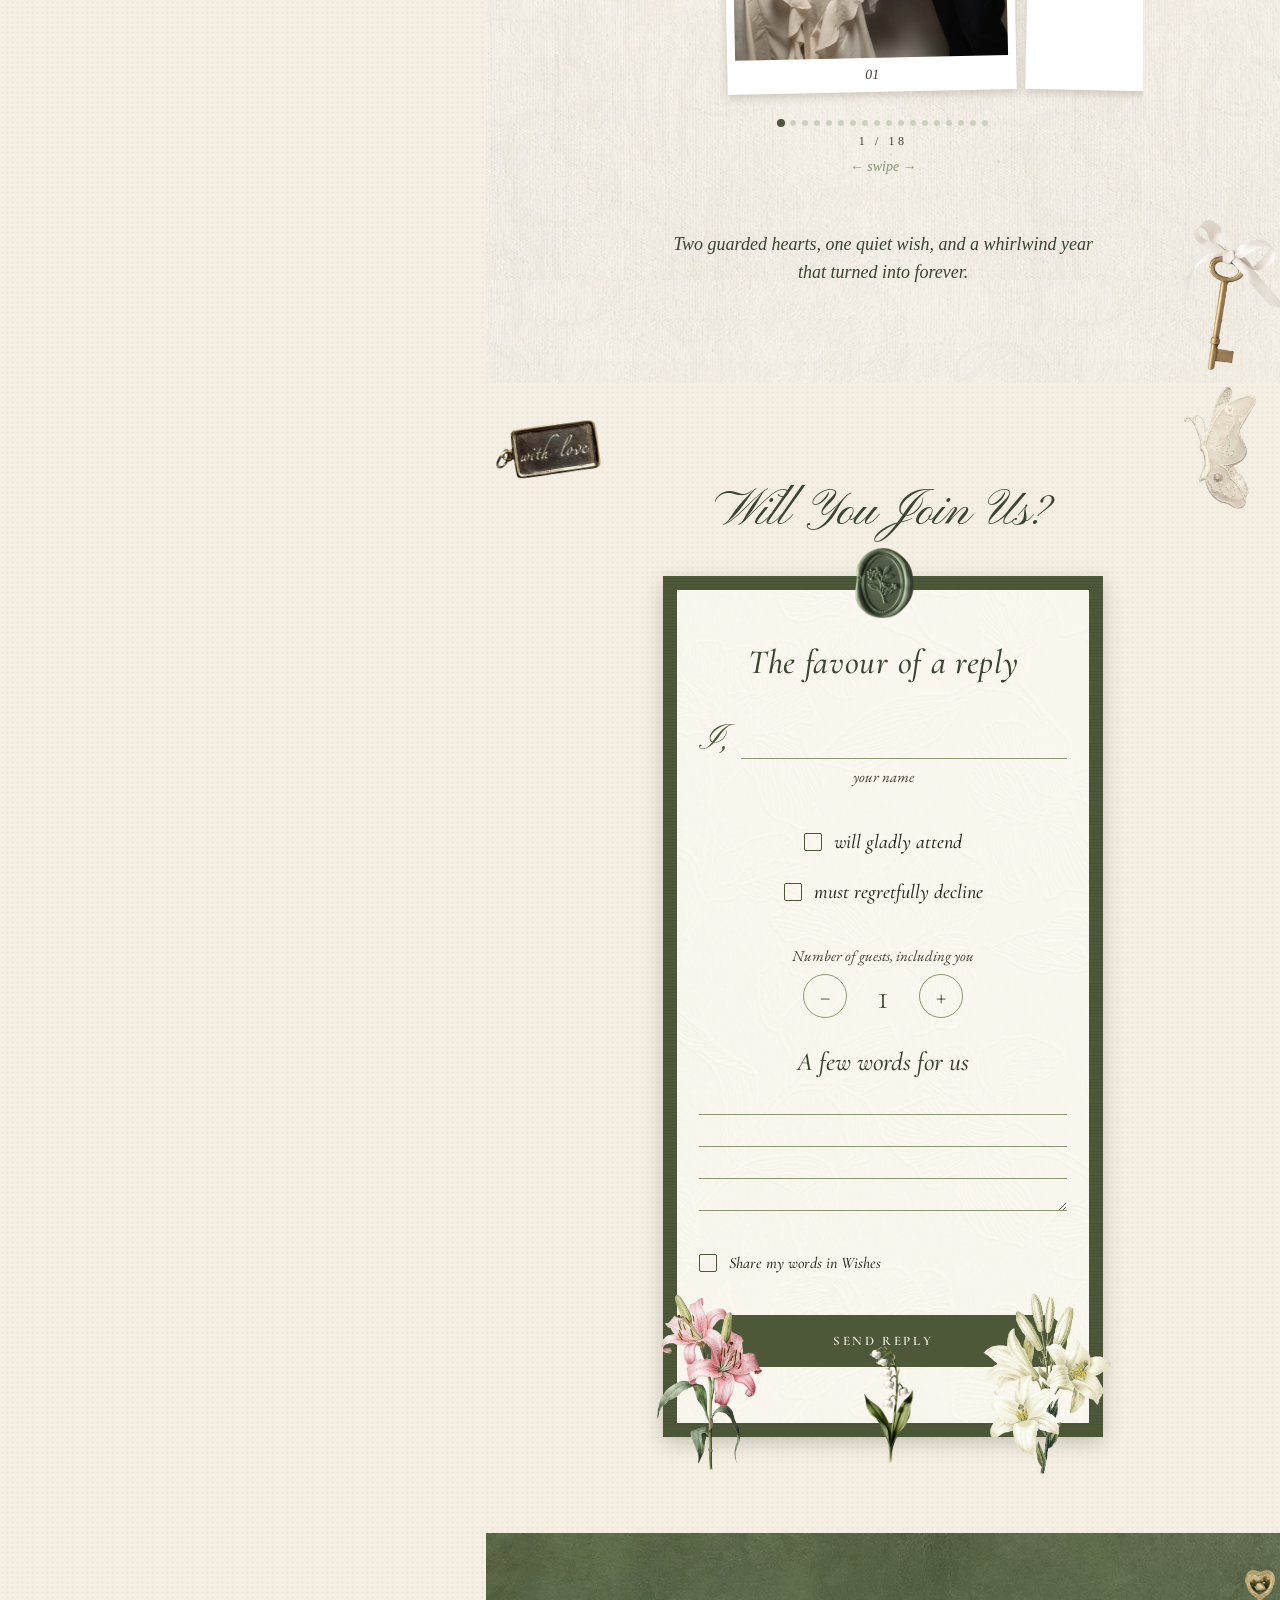
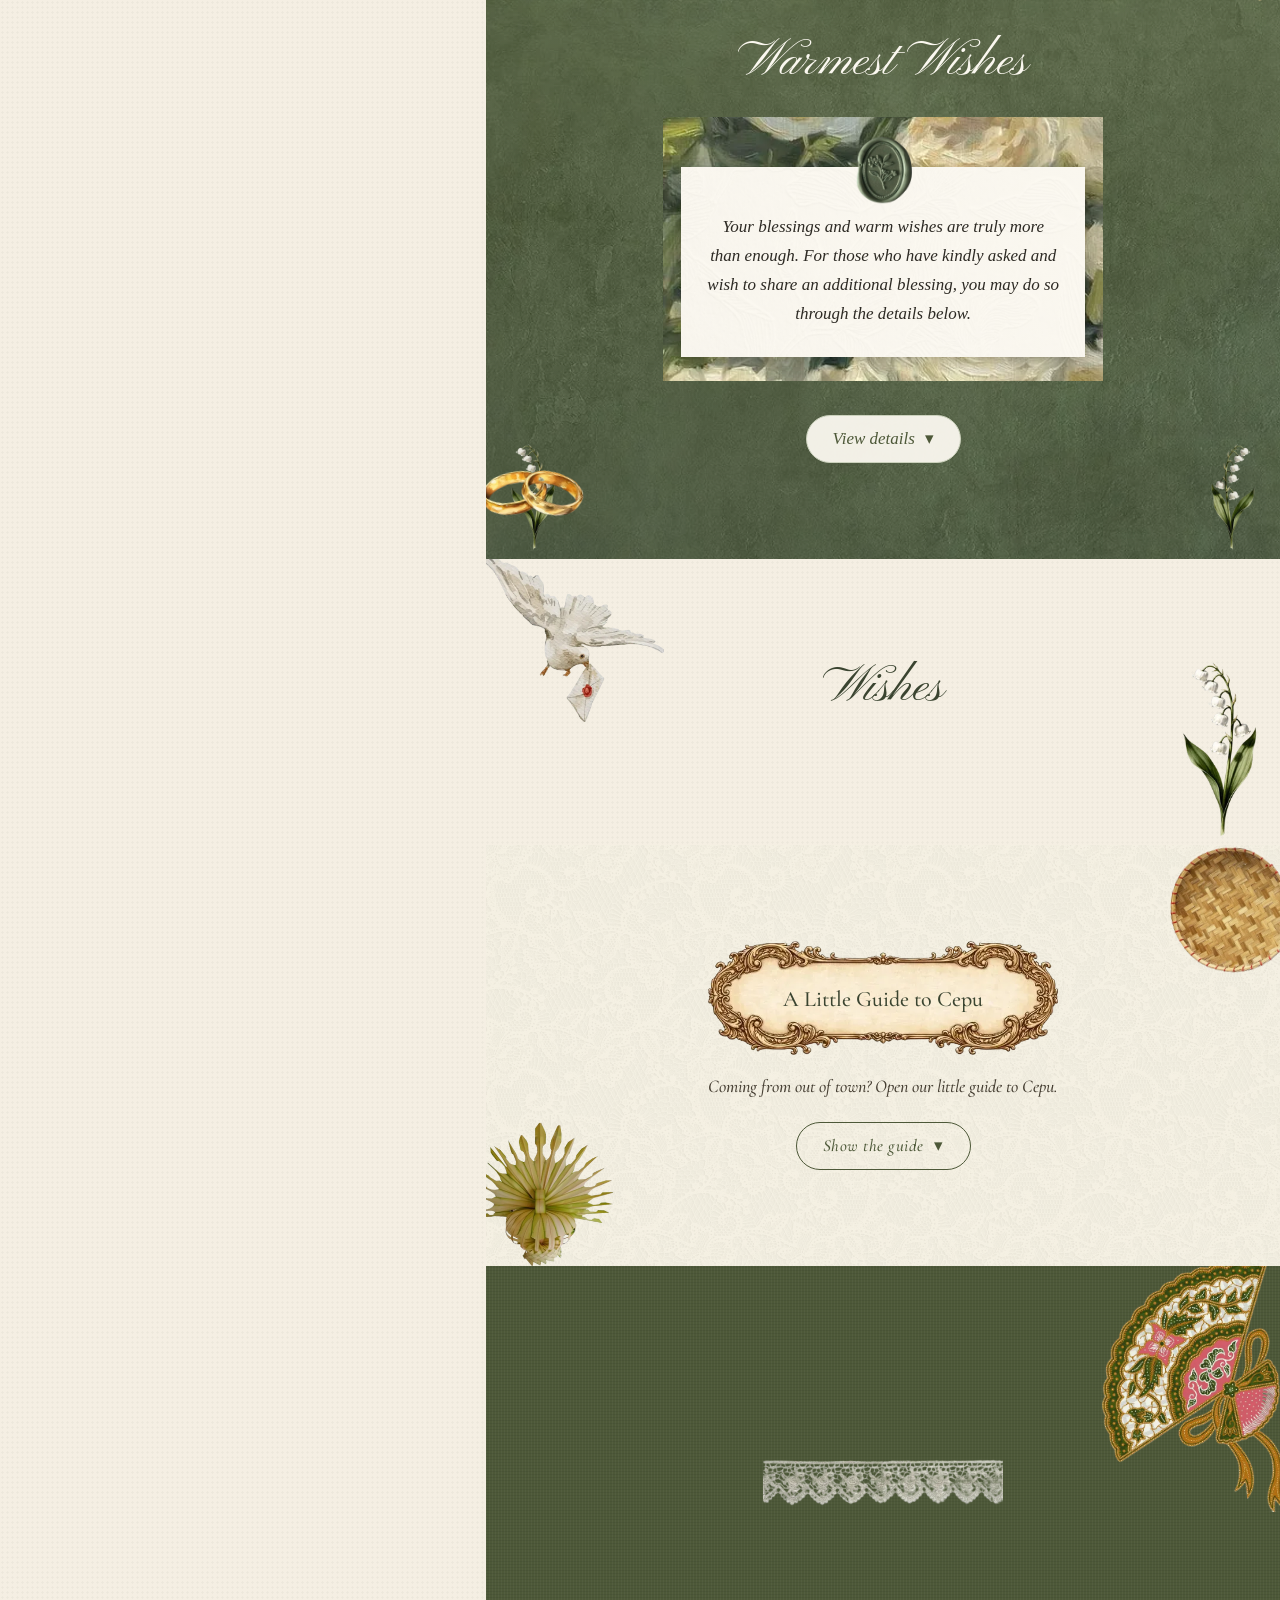
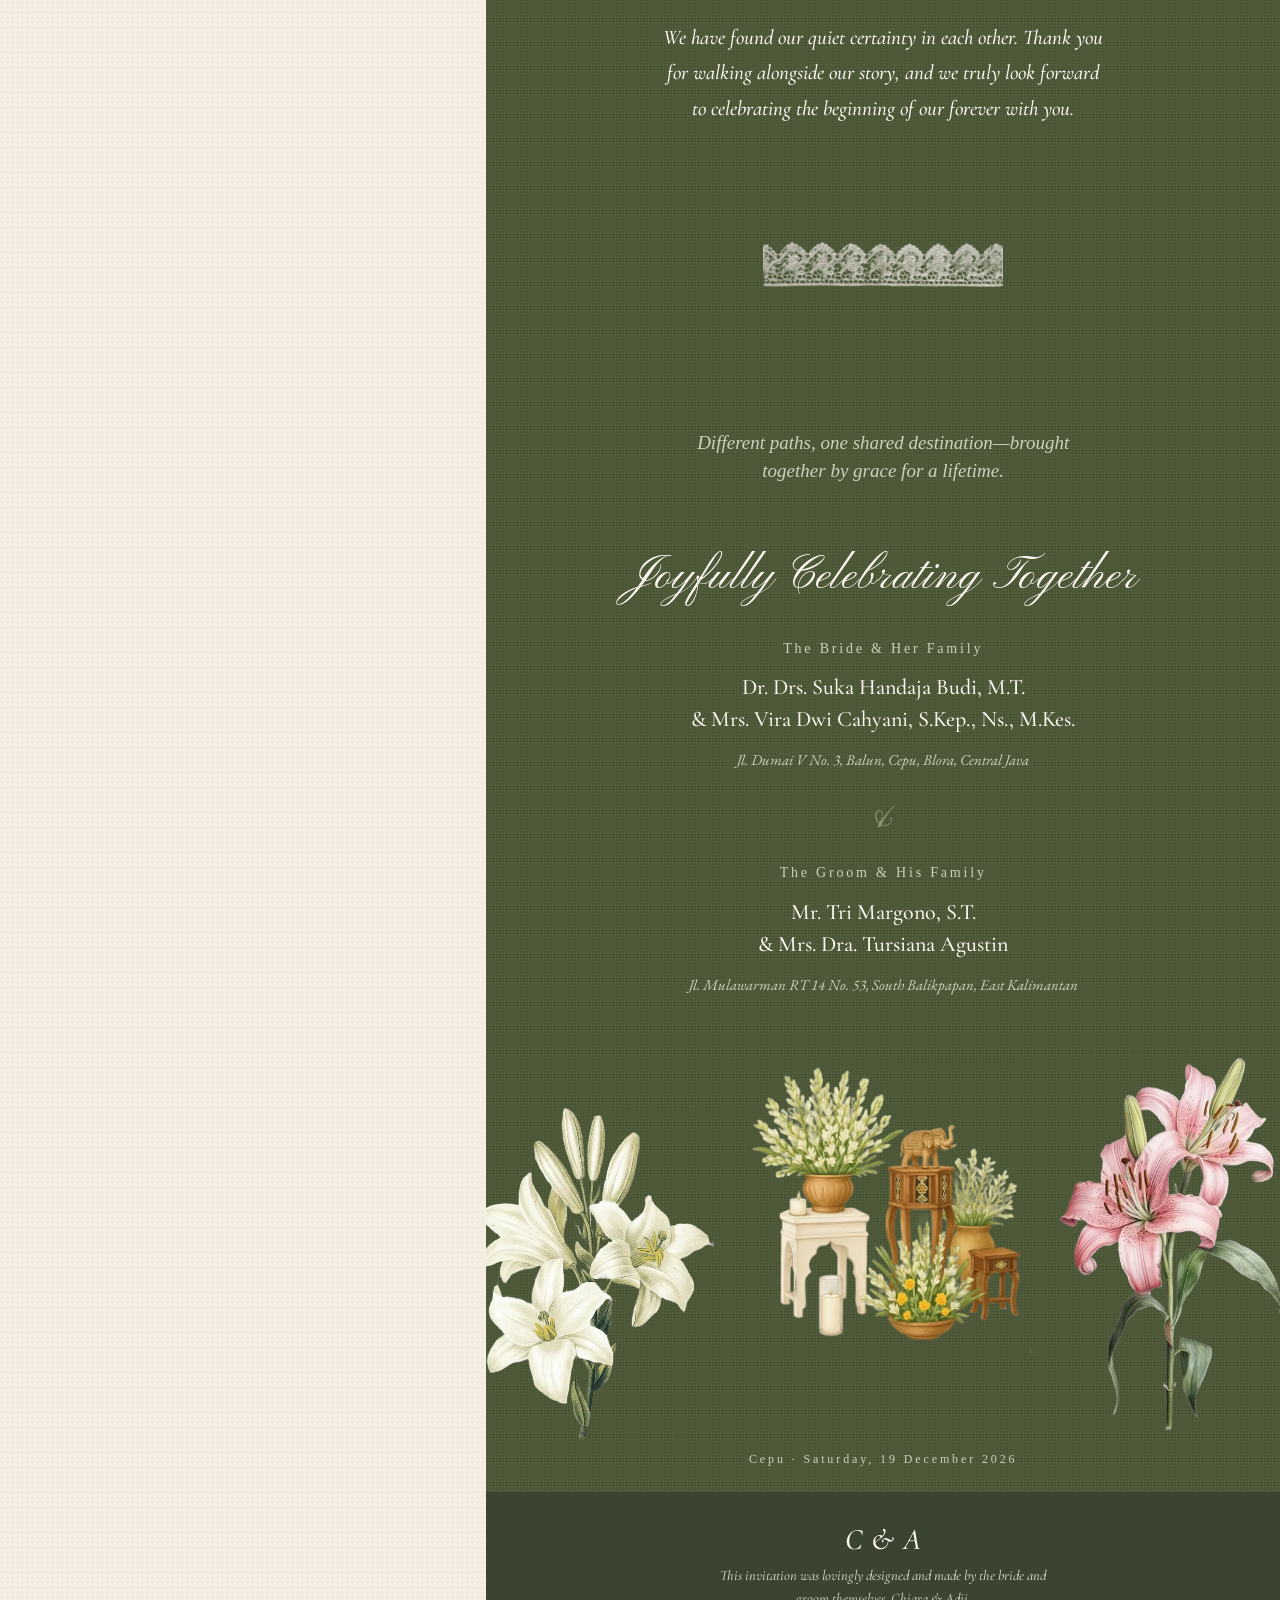
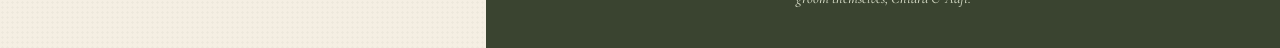
==== commit 0e347bad: "Add files via upload" ====
--- a/index.html
+++ b/index.html
@@ -78,7 +78,13 @@
     en: { k: 'Before you open it', t: 'Play a little game first?', s: 'We made a tiny game about how we always find our way to each other.', p: '▶︎ Play the mini game', g: 'Go to the invitation', m: 'About 1 minute · sound on' }
   };
   var pass = false;
-  // the game choice shows every time the envelope is opened (it no longer hides after the game was played once)
+  // After playing the mini game, the choice is skipped for the rest of this visit (same tab).
+  // On a new visit later, the game choice shows again. Add ?game to the link to force it.
+  try {
+    localStorage.removeItem('ca-played');
+    if (/[?&]game\b/.test(location.search)) sessionStorage.removeItem('ca-played');
+    pass = sessionStorage.getItem('ca-played') === '1';
+  } catch (e) {}
   function lang() {
     var b = document.querySelector('#lang-open [aria-pressed="true"]');
     var v = b ? b.textContent.trim().toLowerCase() : (document.documentElement.lang || 'en');
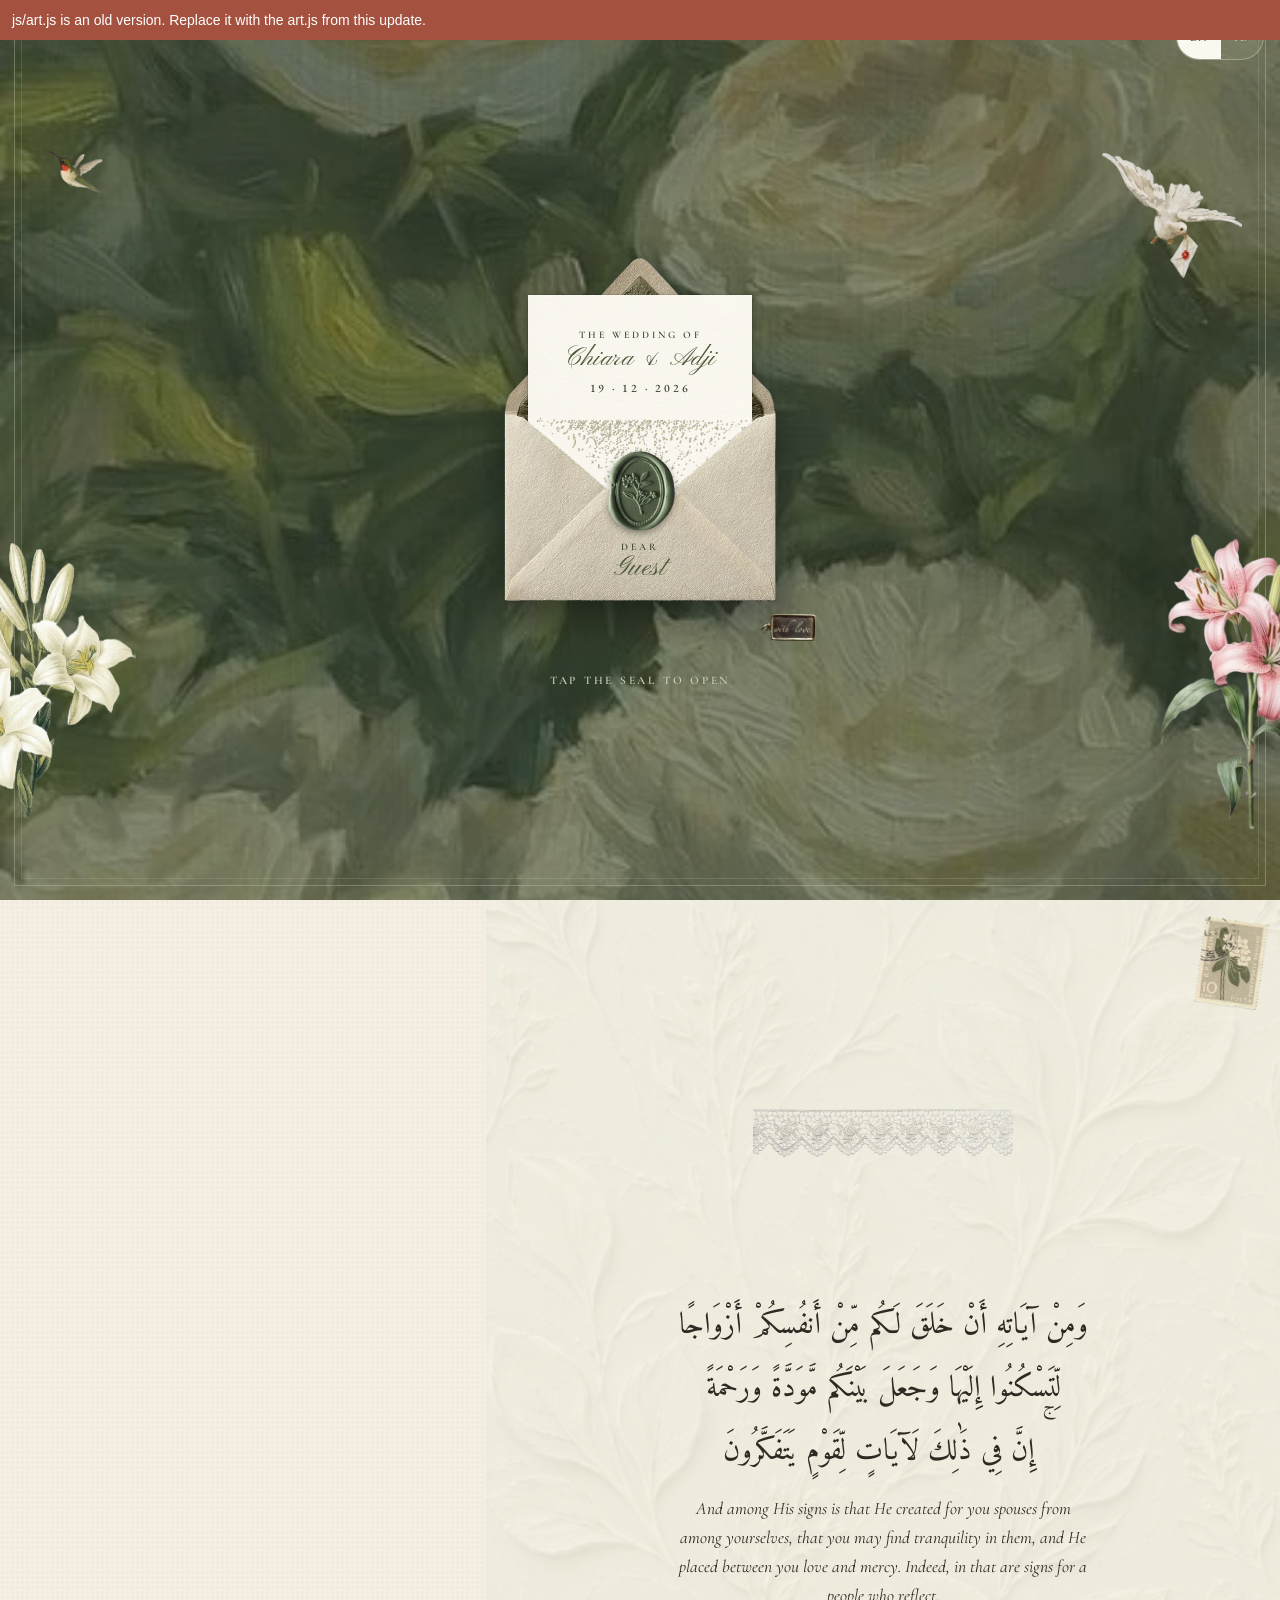
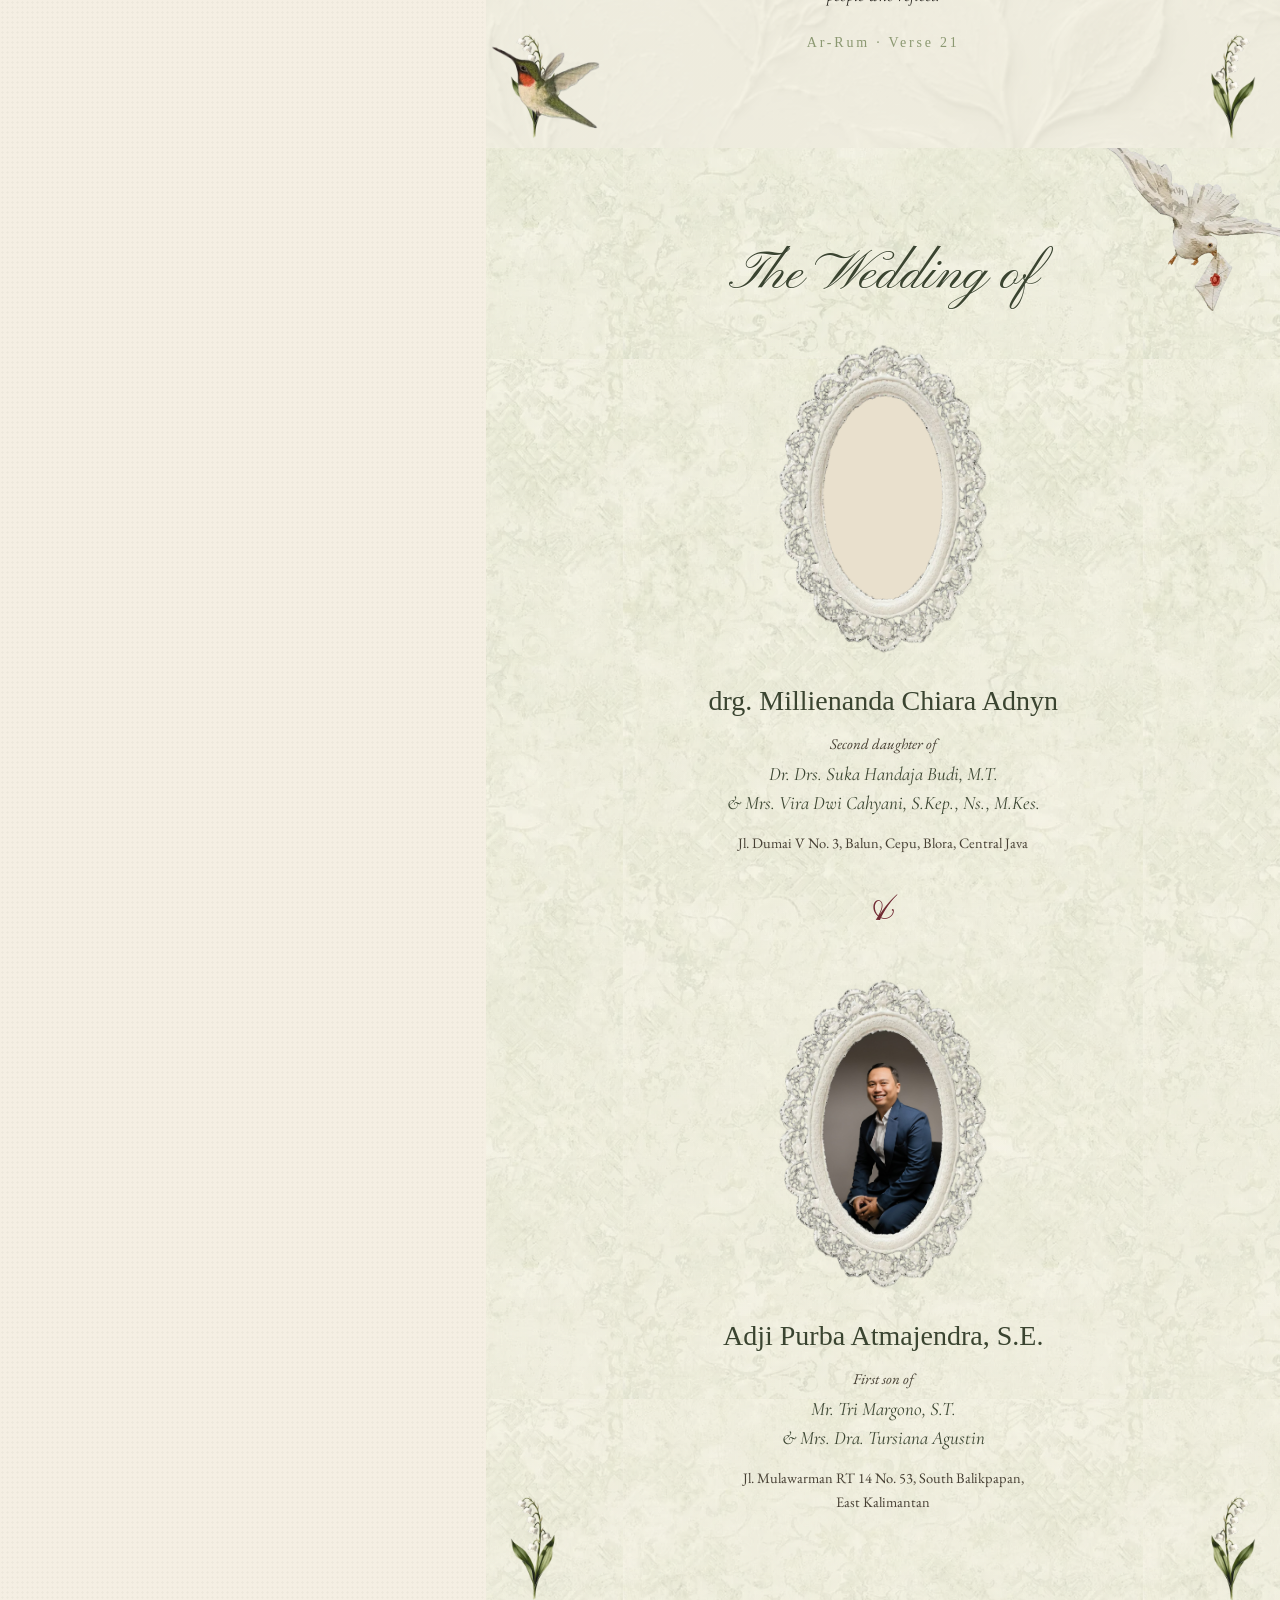
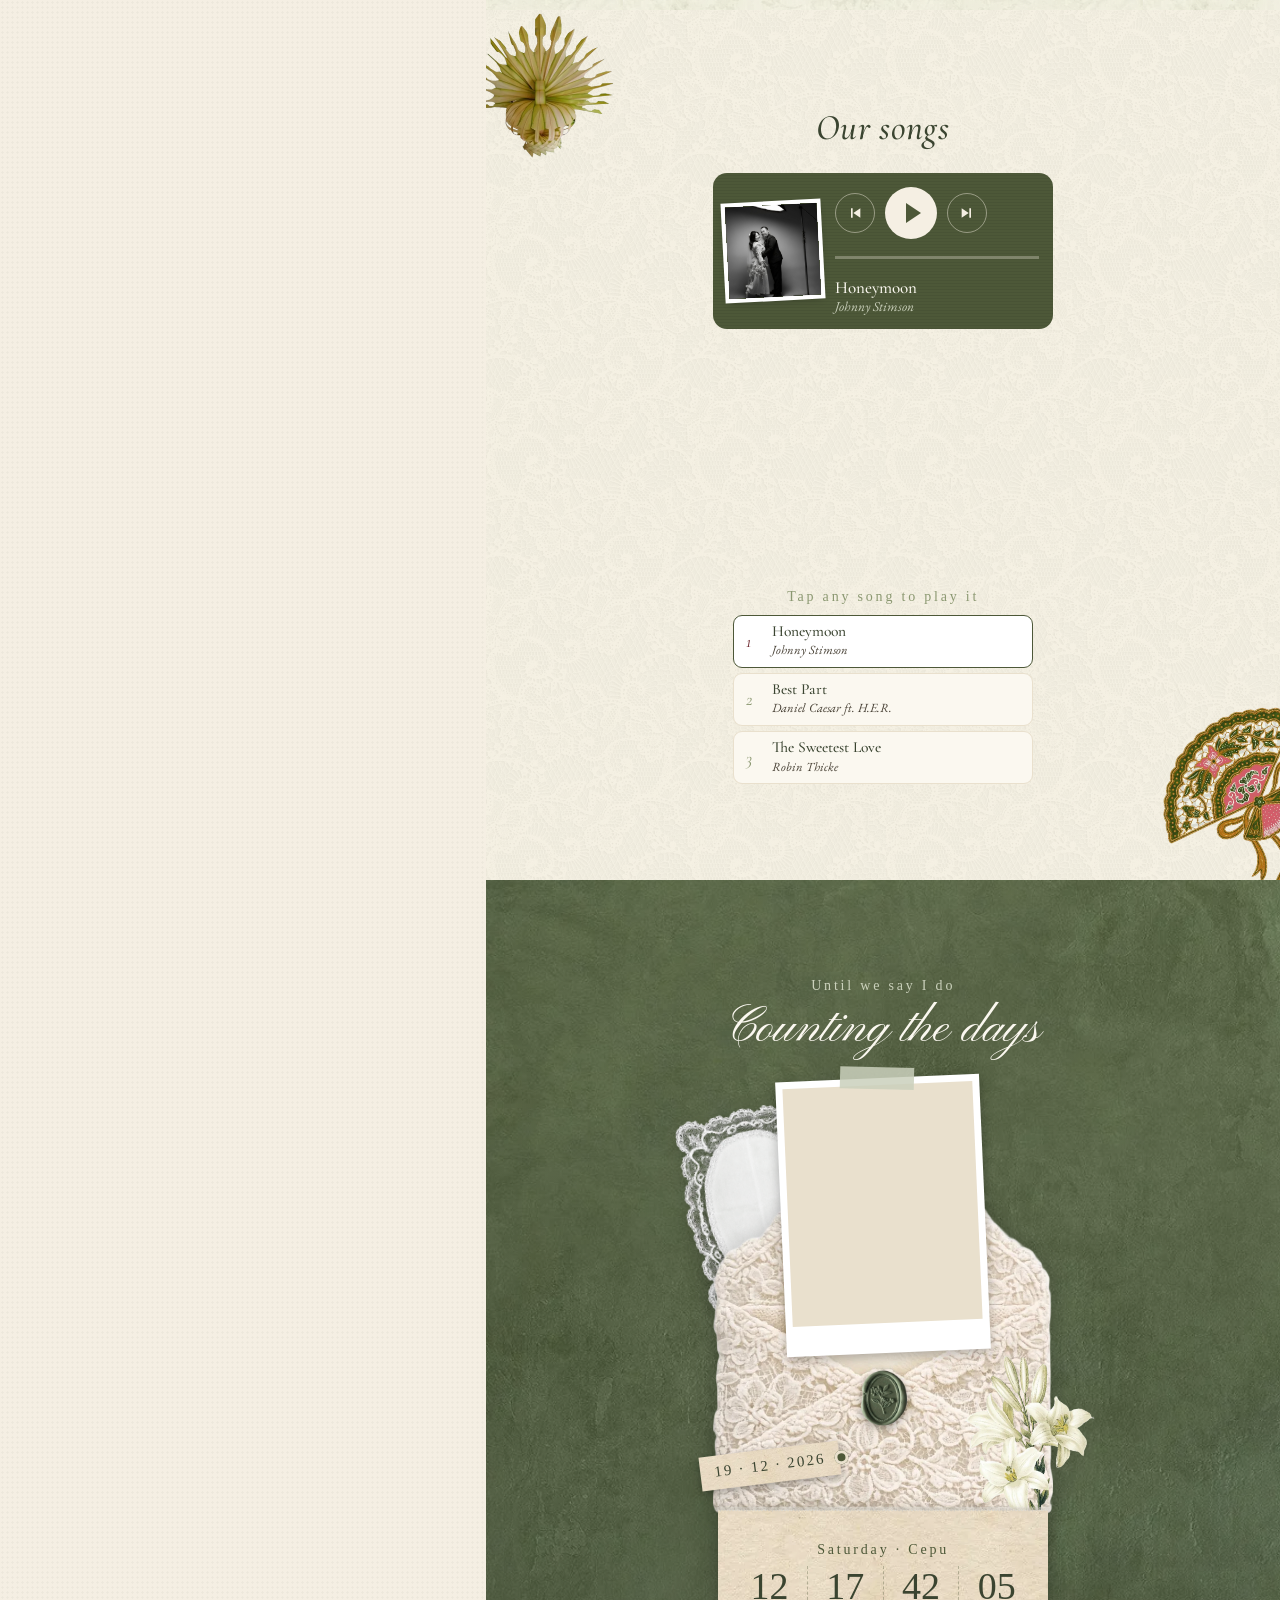
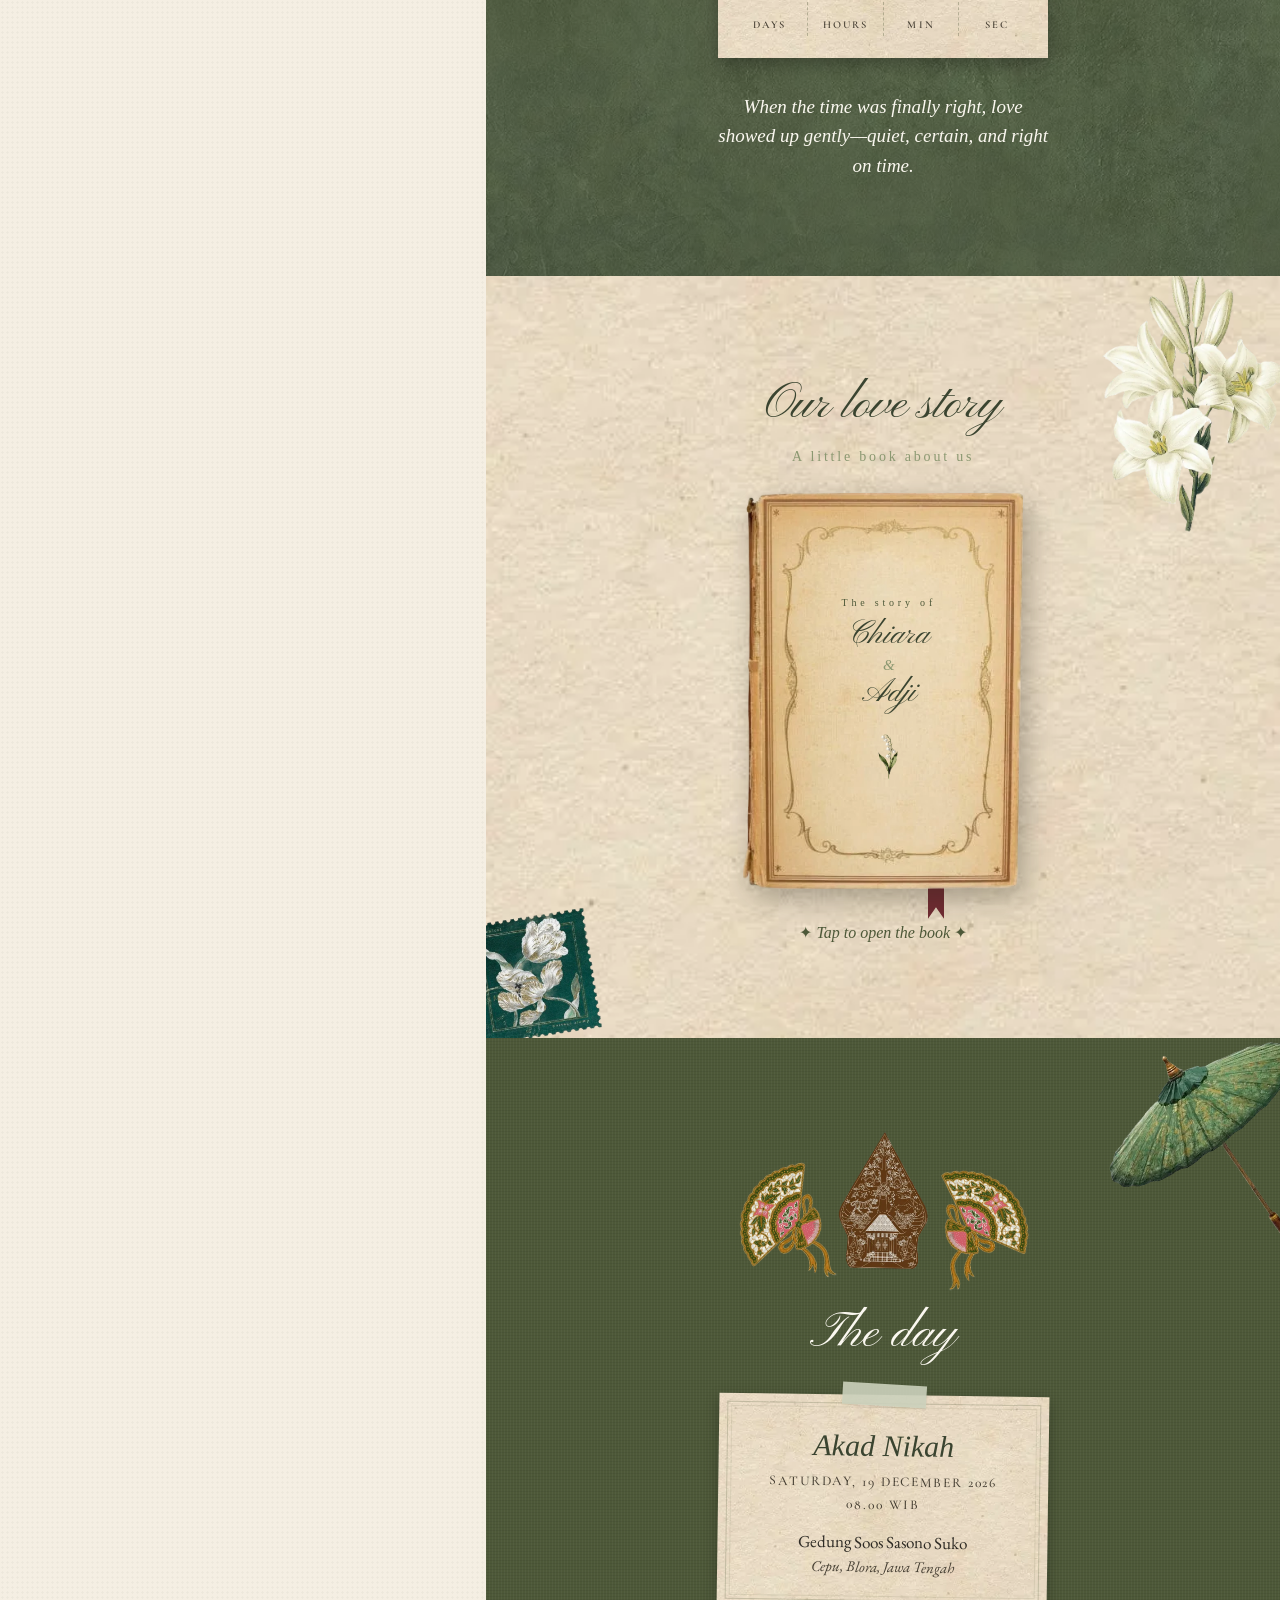
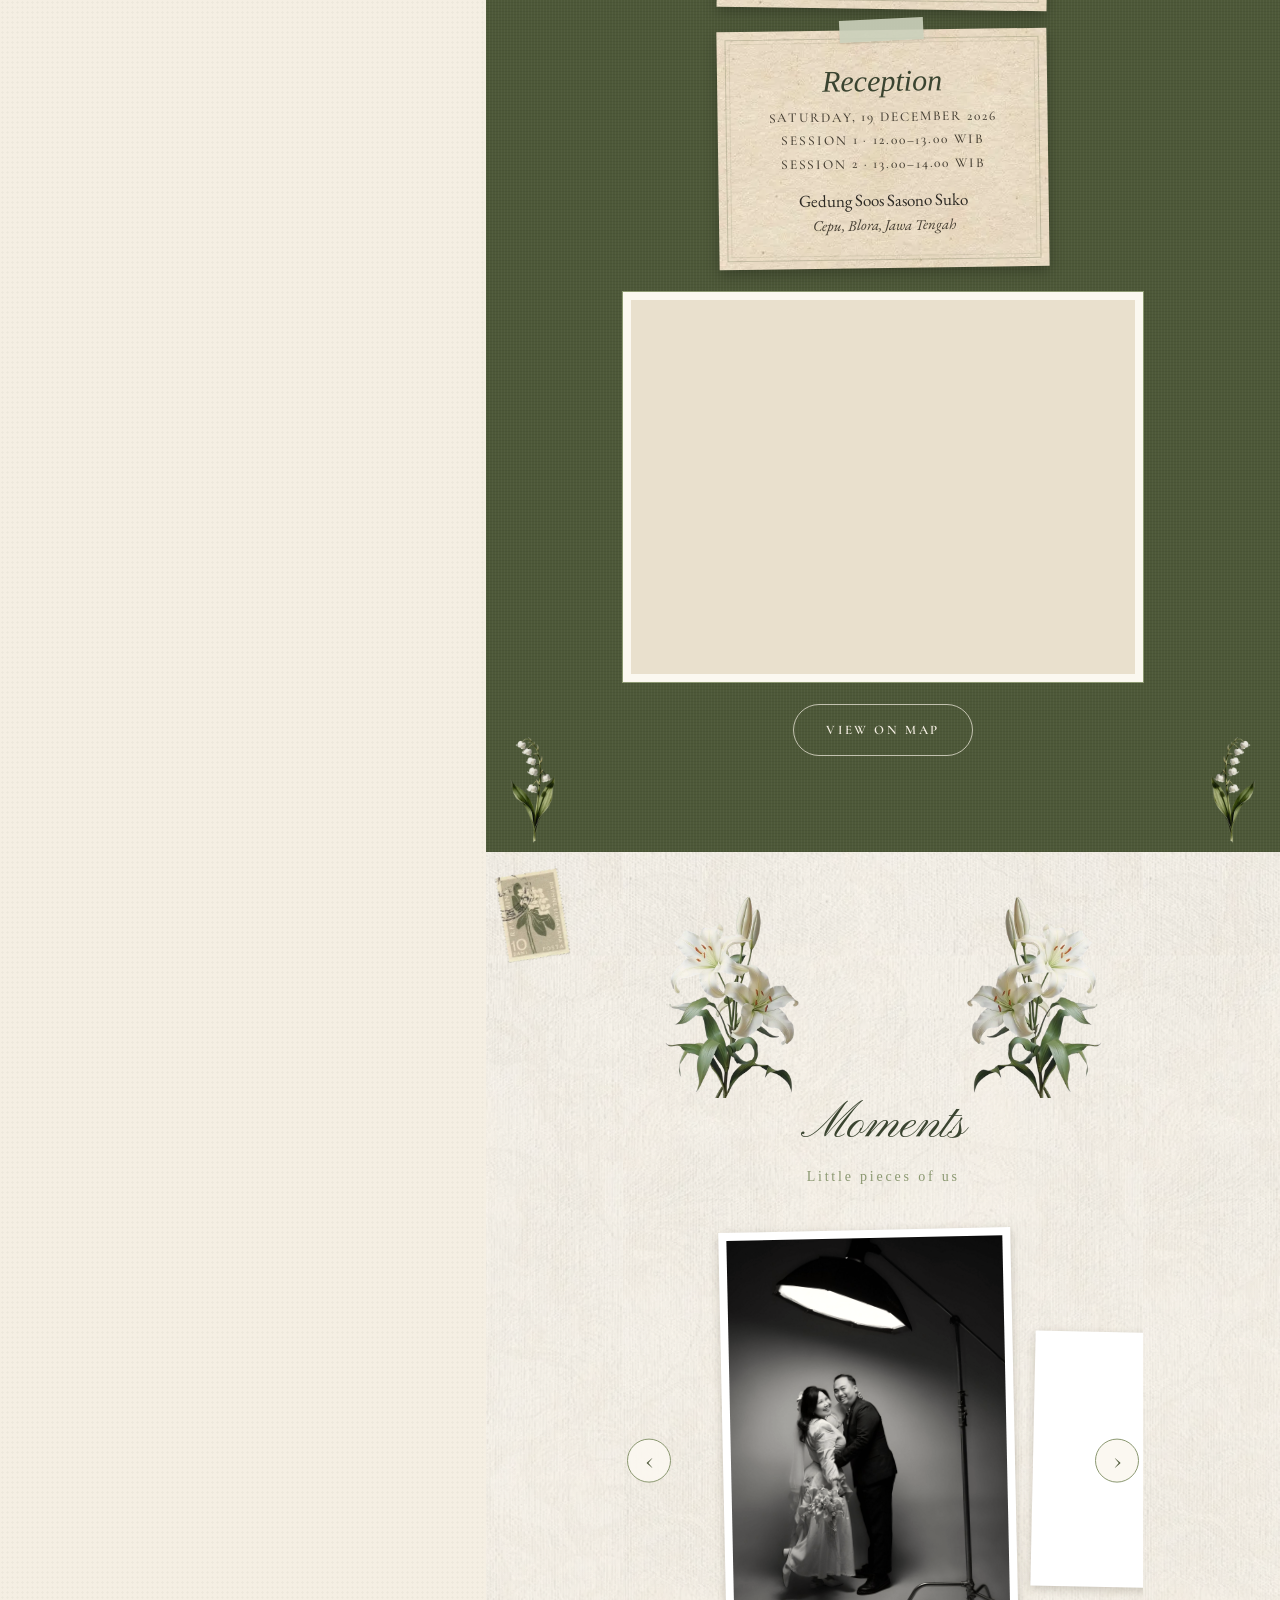
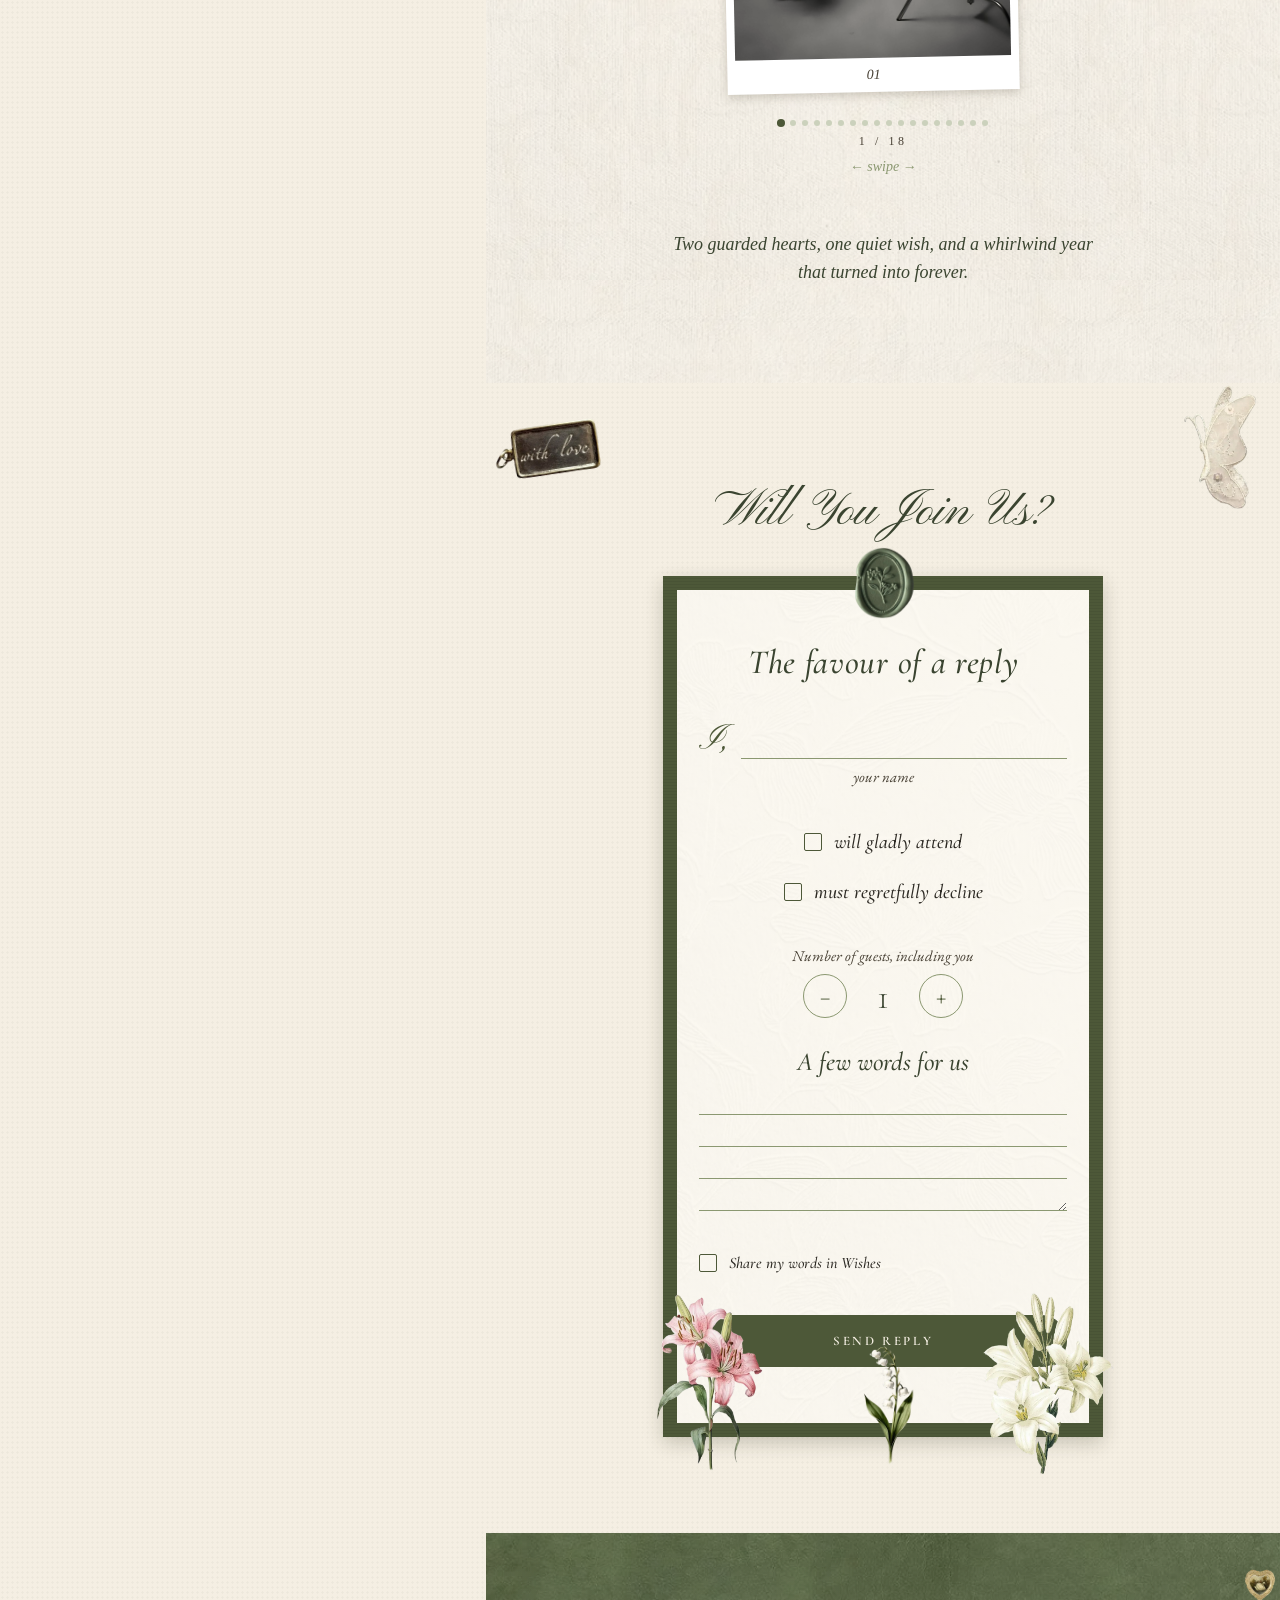
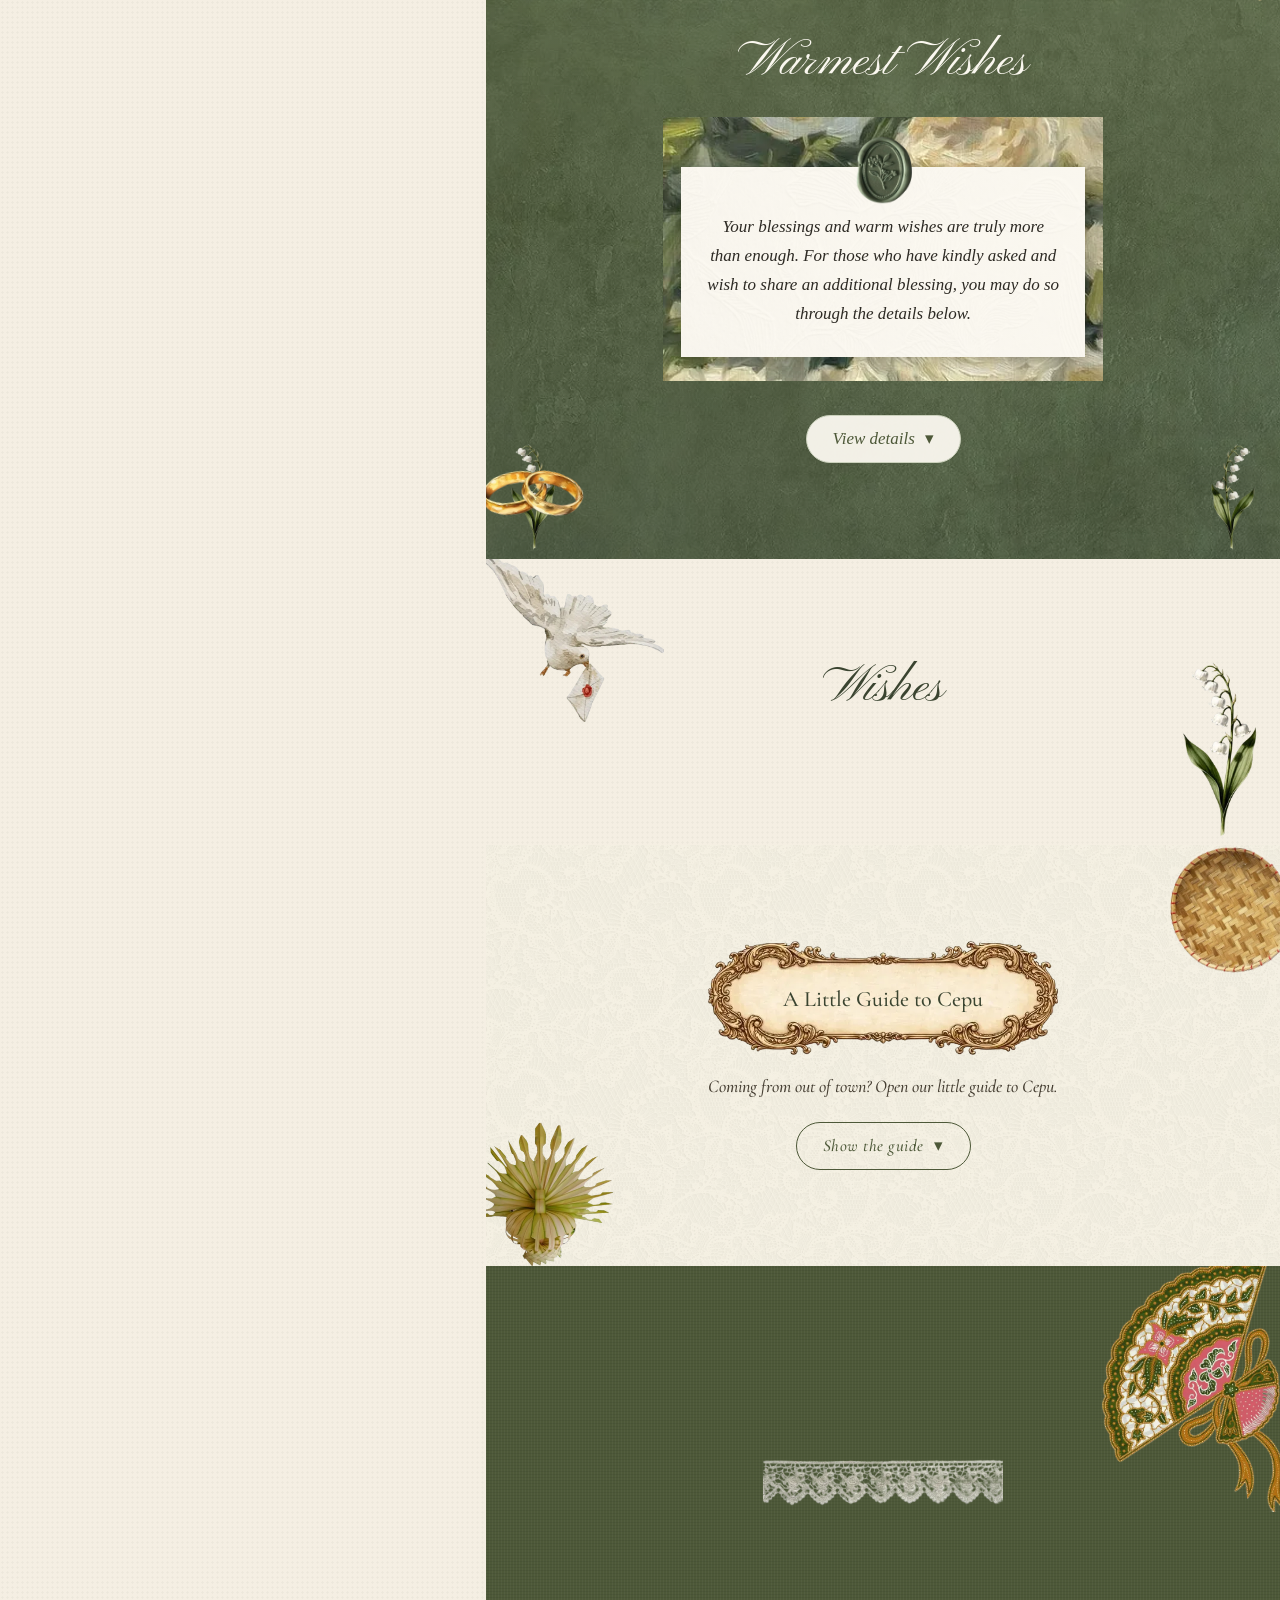
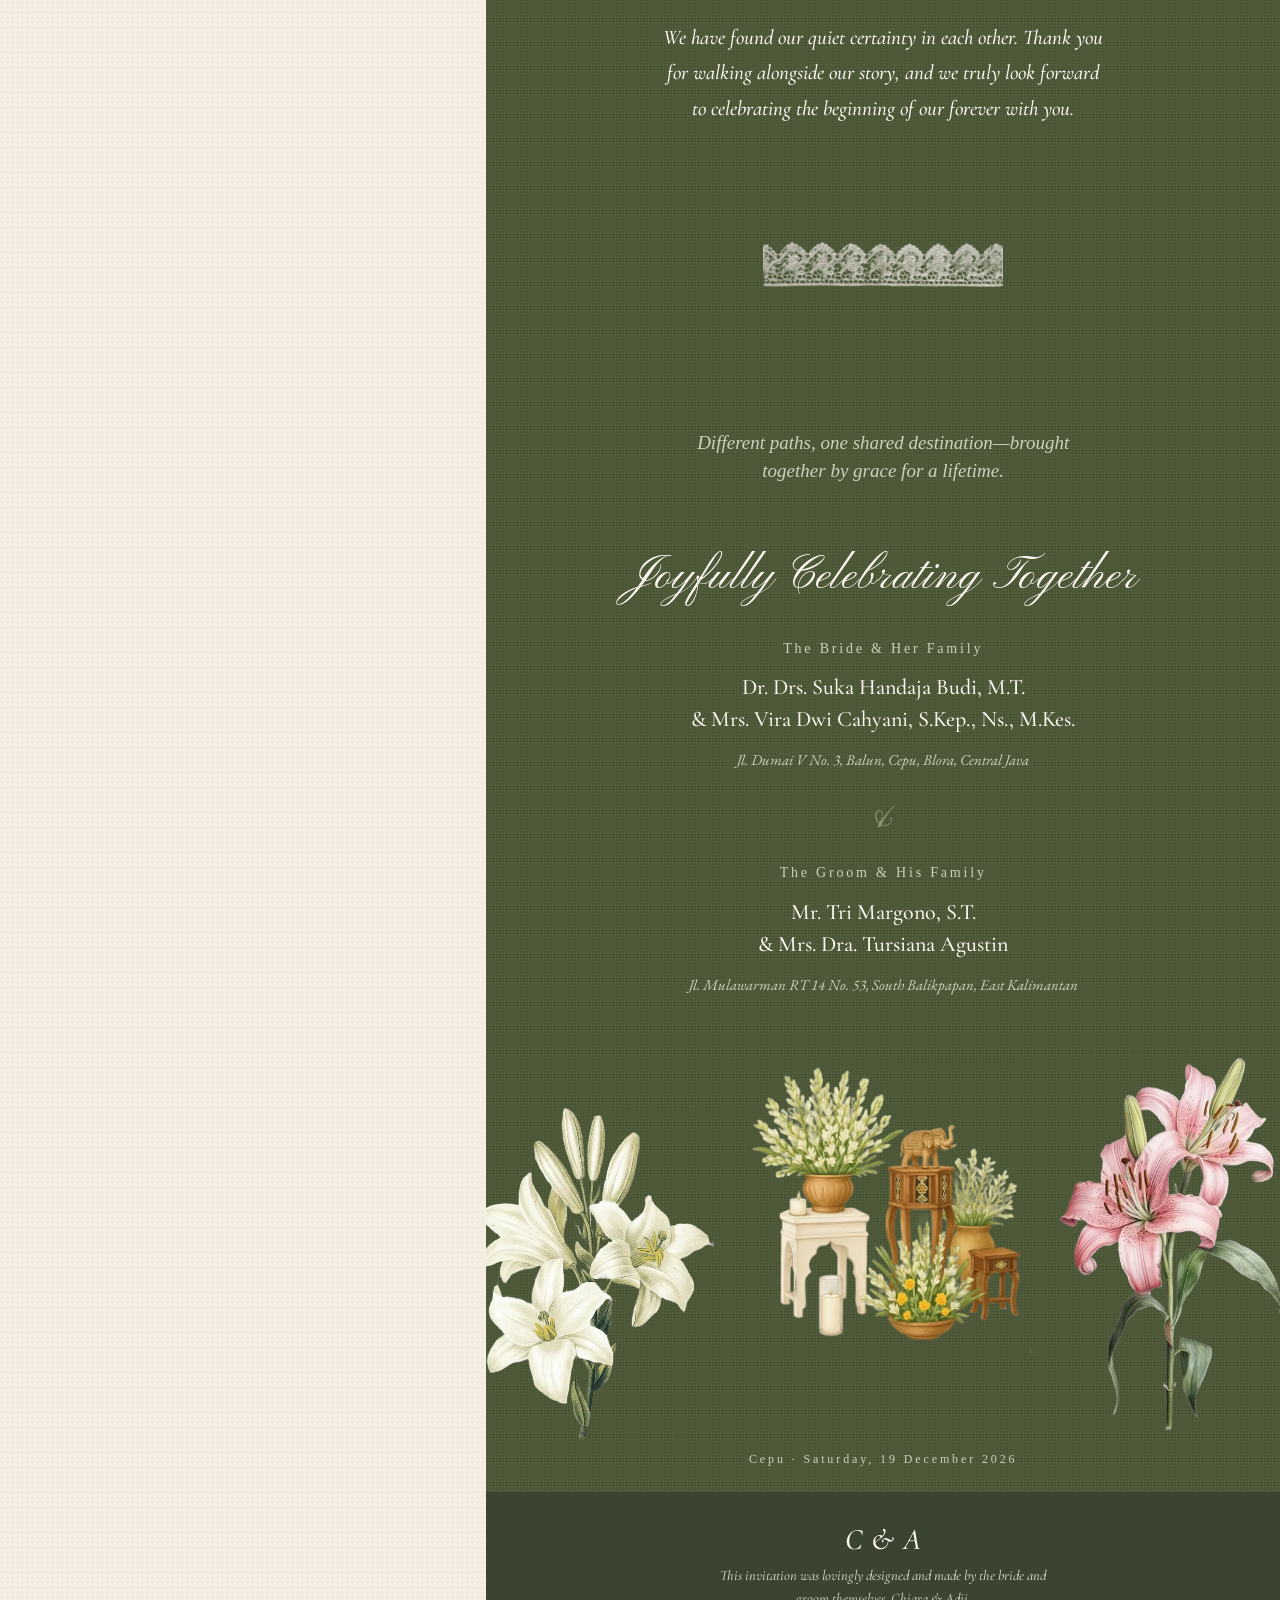
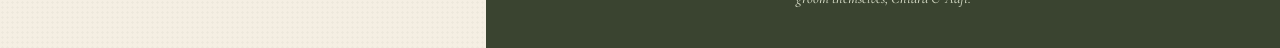
==== commit 7c870c66: "Add files via upload" ====
--- a/index.html
+++ b/index.html
@@ -14,8 +14,8 @@
 <link rel="icon" href="assets/favicon.svg" type="image/svg+xml">
 <link rel="preconnect" href="https://fonts.googleapis.com">
 <link rel="preconnect" href="https://fonts.gstatic.com" crossorigin>
-<link href="https://fonts.googleapis.com/css2?family=Cormorant+Garamond:ital,wght@0,300;0,400;0,500;0,600;1,300;1,400;1,500&family=EB+Garamond:ital,wght@0,400;0,500;1,400&family=Pinyon+Script&family=IM+Fell+English:ital@0;1&family=IM+Fell+English+SC&family=Amiri+Quran&display=swap" rel="stylesheet">
-<link rel="stylesheet" href="css/styles.css?v=24">
+<link href="https://fonts.googleapis.com/css2?family=Cormorant+Garamond:ital,wght@0,300;0,400;0,500;0,600;1,300;1,400;1,500&family=EB+Garamond:ital,wght@0,400;0,500;1,400&family=Pinyon+Script&family=Amiri+Quran&display=swap" rel="stylesheet">
+<link rel="stylesheet" href="css/styles.css?v=17">
 </head>
 <body class="locked">
 <a class="skip" href="#main">Skip to content</a>
@@ -51,10 +51,9 @@
 </dialog>
 <div class="toast" id="toast" role="status" aria-live="polite"></div>
 
-<script src="data/content.js?v=22"></script>
+<script src="data/content.js?v=16"></script>
 <script src="js/art.js?v=16"></script>
-<script src="registry.js?v=2"></script>
-<script src="js/app.js?v=22"></script>
+<script src="js/app.js?v=16"></script>
 
 <!-- Mini game gate: shows after the seal is tapped -->
 <div class="gate" id="gate" role="dialog" aria-modal="true" aria-labelledby="gate-t" hidden>
@@ -78,13 +77,7 @@
     en: { k: 'Before you open it', t: 'Play a little game first?', s: 'We made a tiny game about how we always find our way to each other.', p: '▶︎ Play the mini game', g: 'Go to the invitation', m: 'About 1 minute · sound on' }
   };
   var pass = false;
-  // After playing the mini game, the choice is skipped for the rest of this visit (same tab).
-  // On a new visit later, the game choice shows again. Add ?game to the link to force it.
-  try {
-    localStorage.removeItem('ca-played');
-    if (/[?&]game\b/.test(location.search)) sessionStorage.removeItem('ca-played');
-    pass = sessionStorage.getItem('ca-played') === '1';
-  } catch (e) {}
+  try { pass = sessionStorage.getItem('ca-played') === '1'; } catch (e) {}
   function lang() {
     var b = document.querySelector('#lang-open [aria-pressed="true"]');
     var v = b ? b.textContent.trim().toLowerCase() : (document.documentElement.lang || 'en');
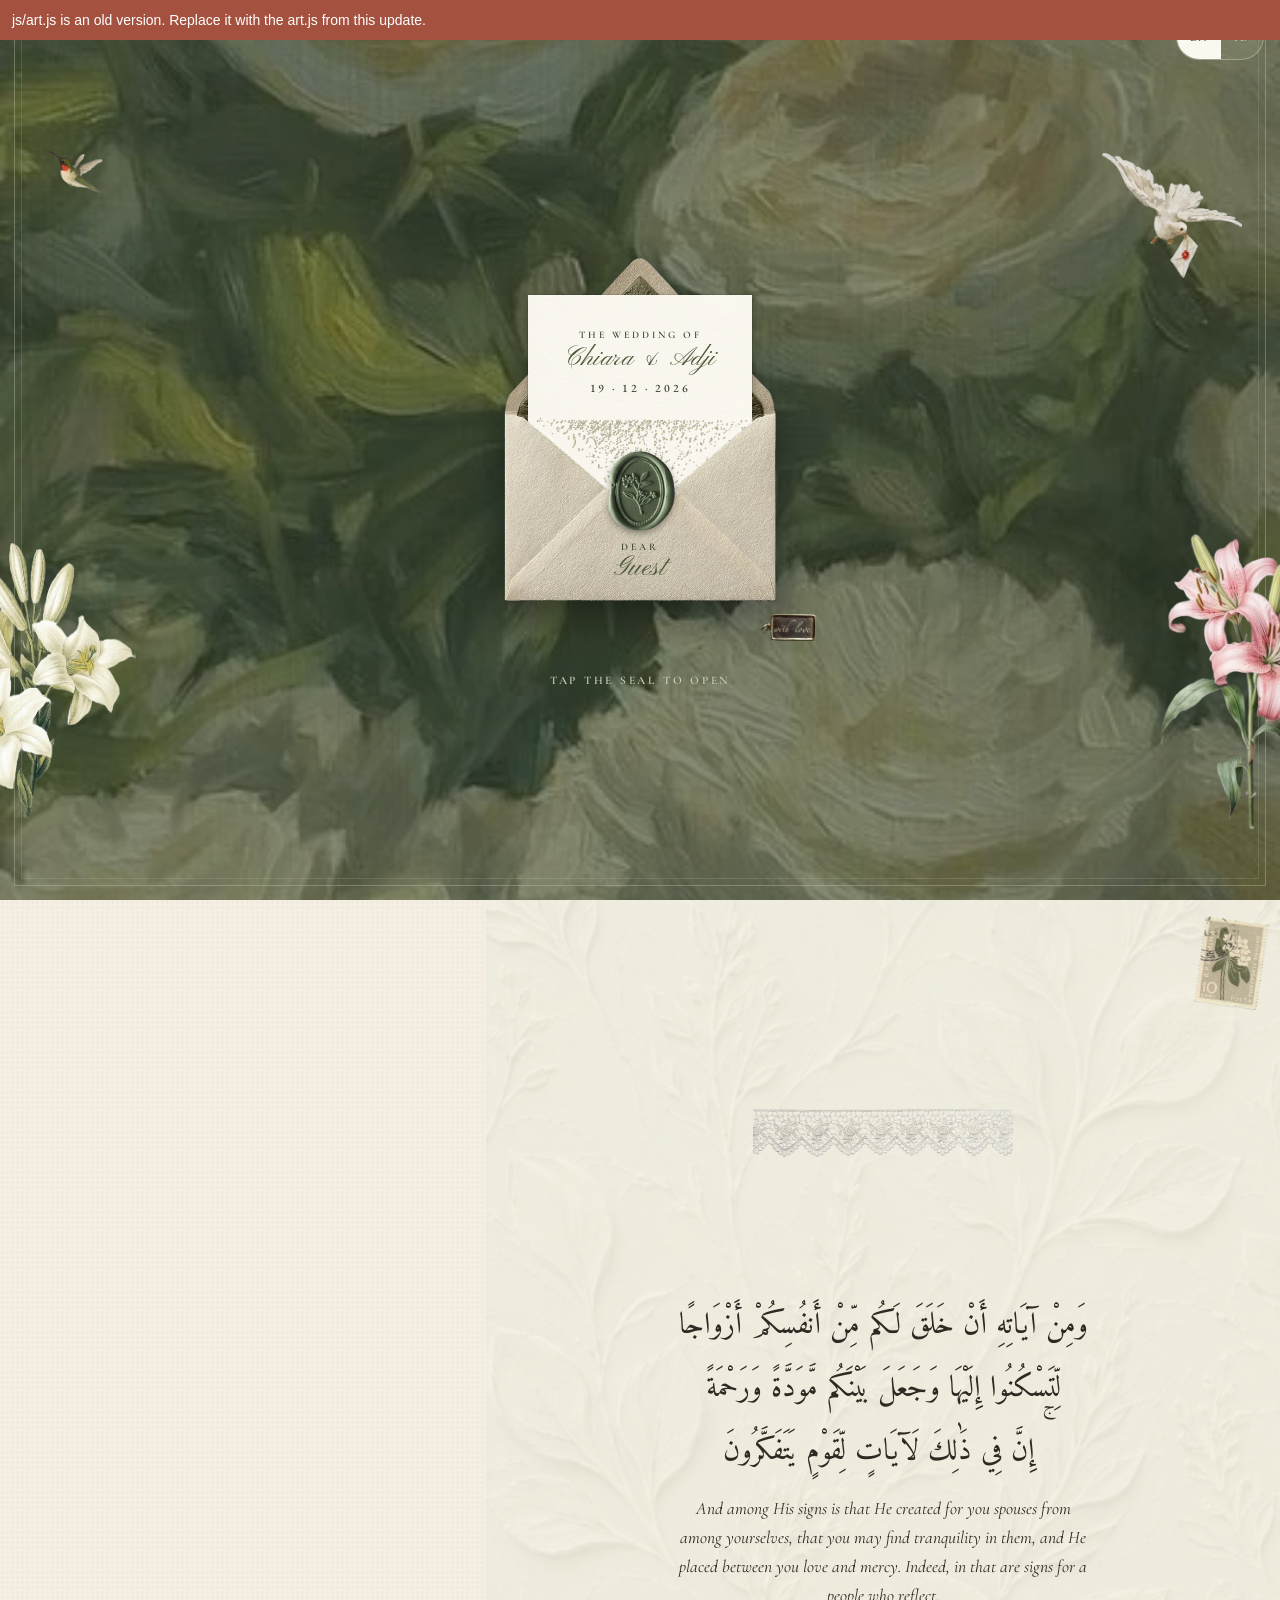
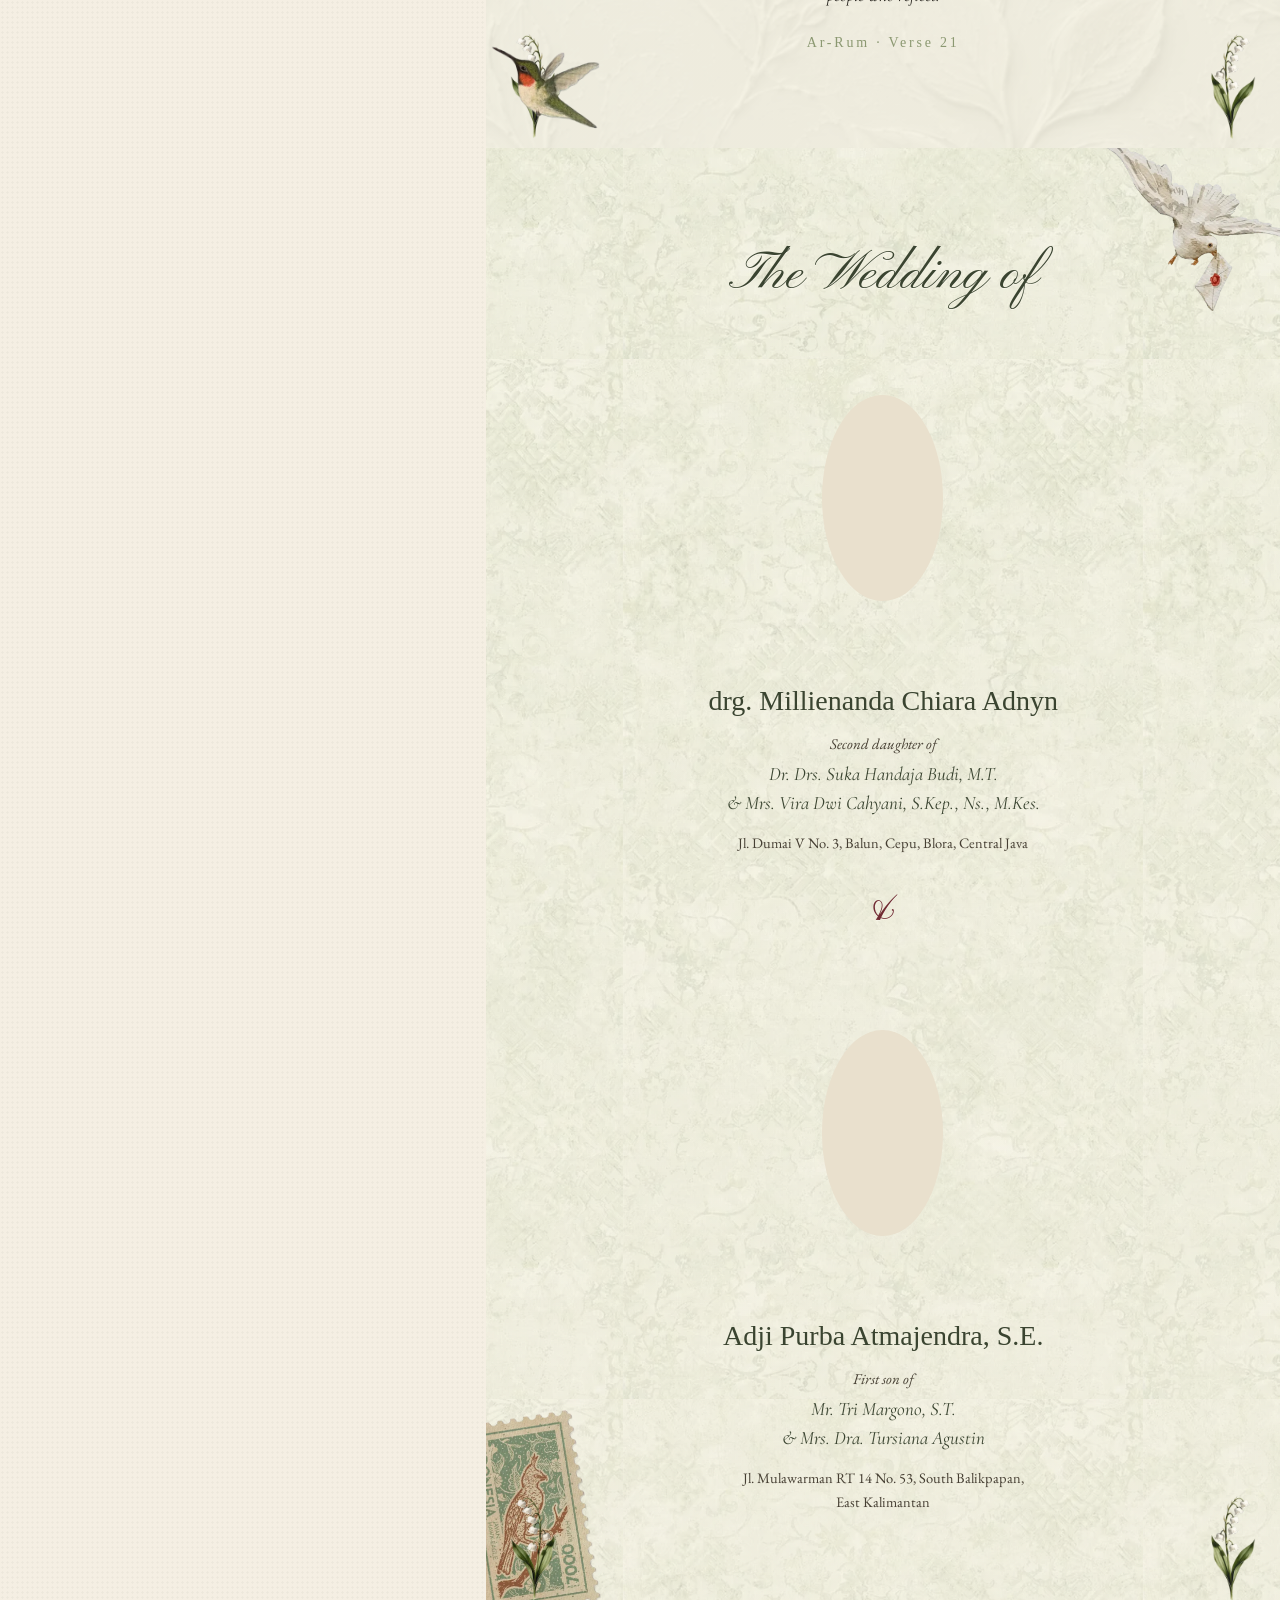
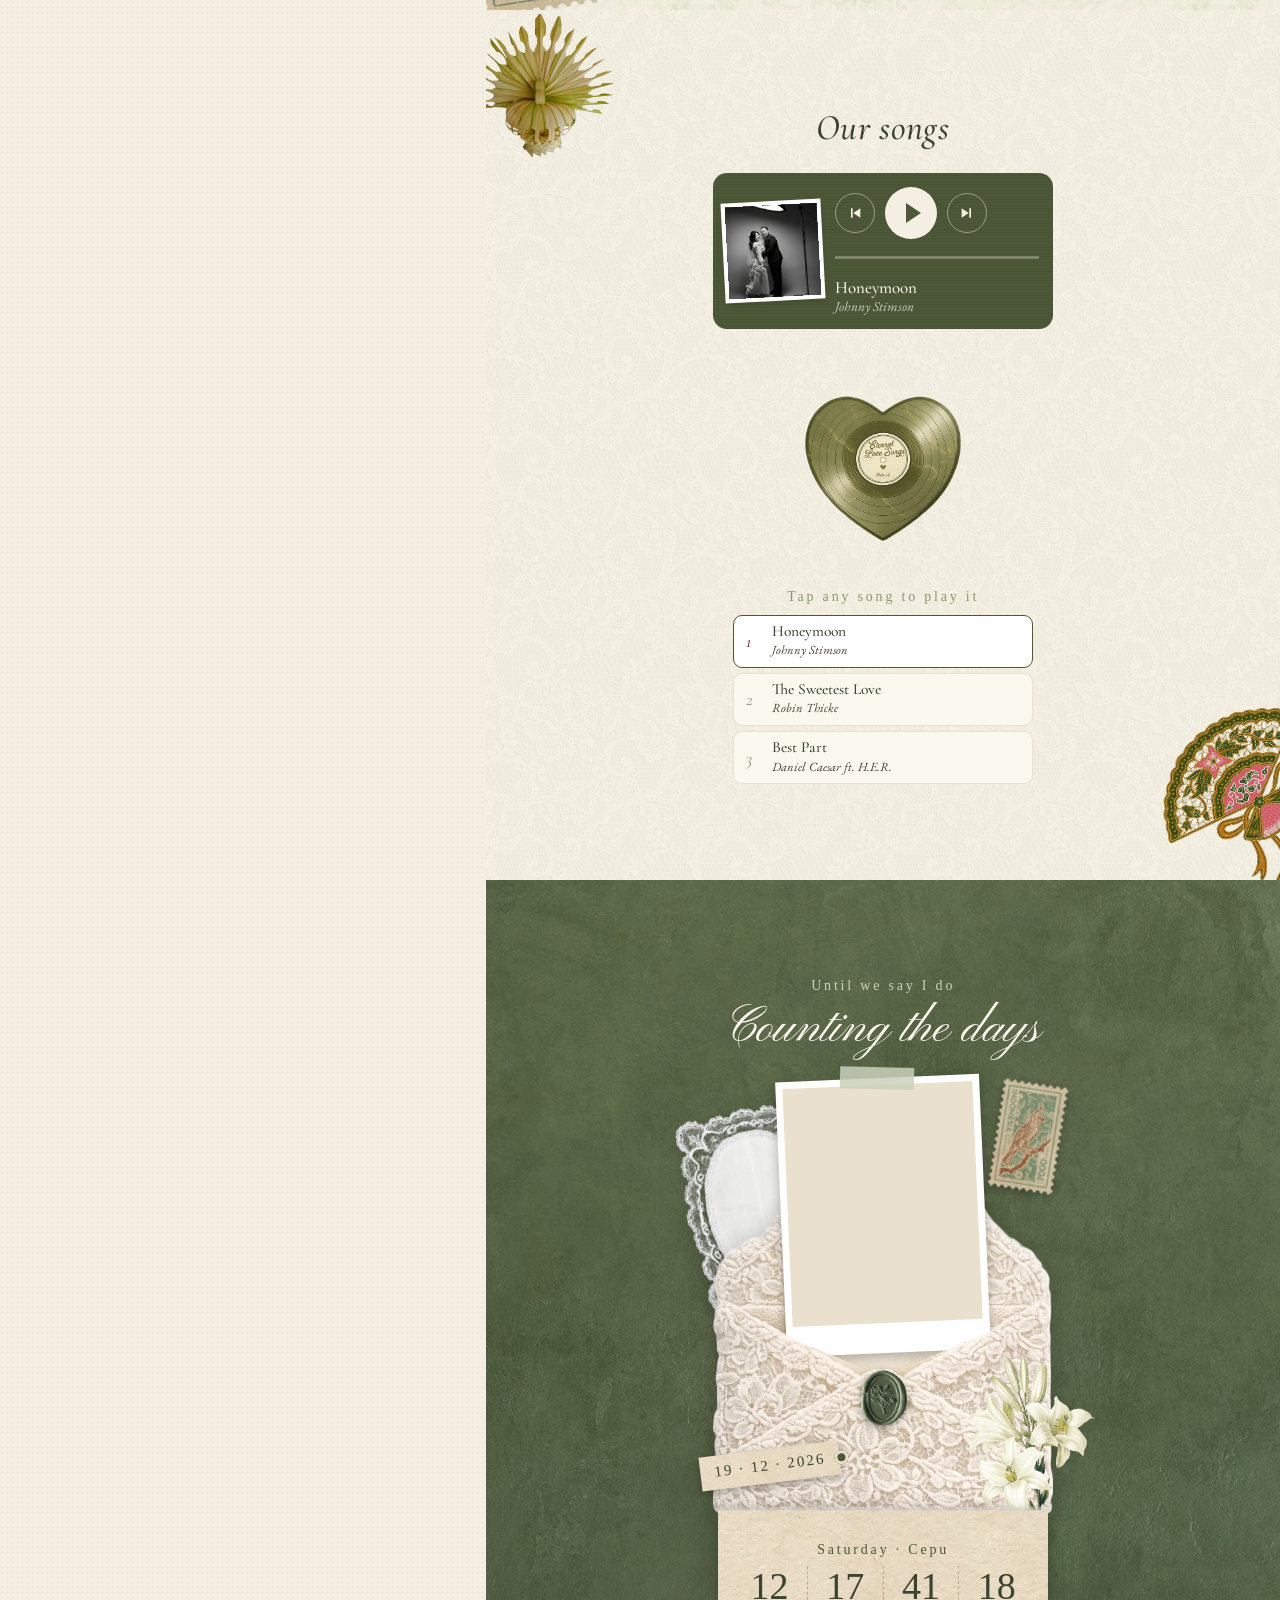
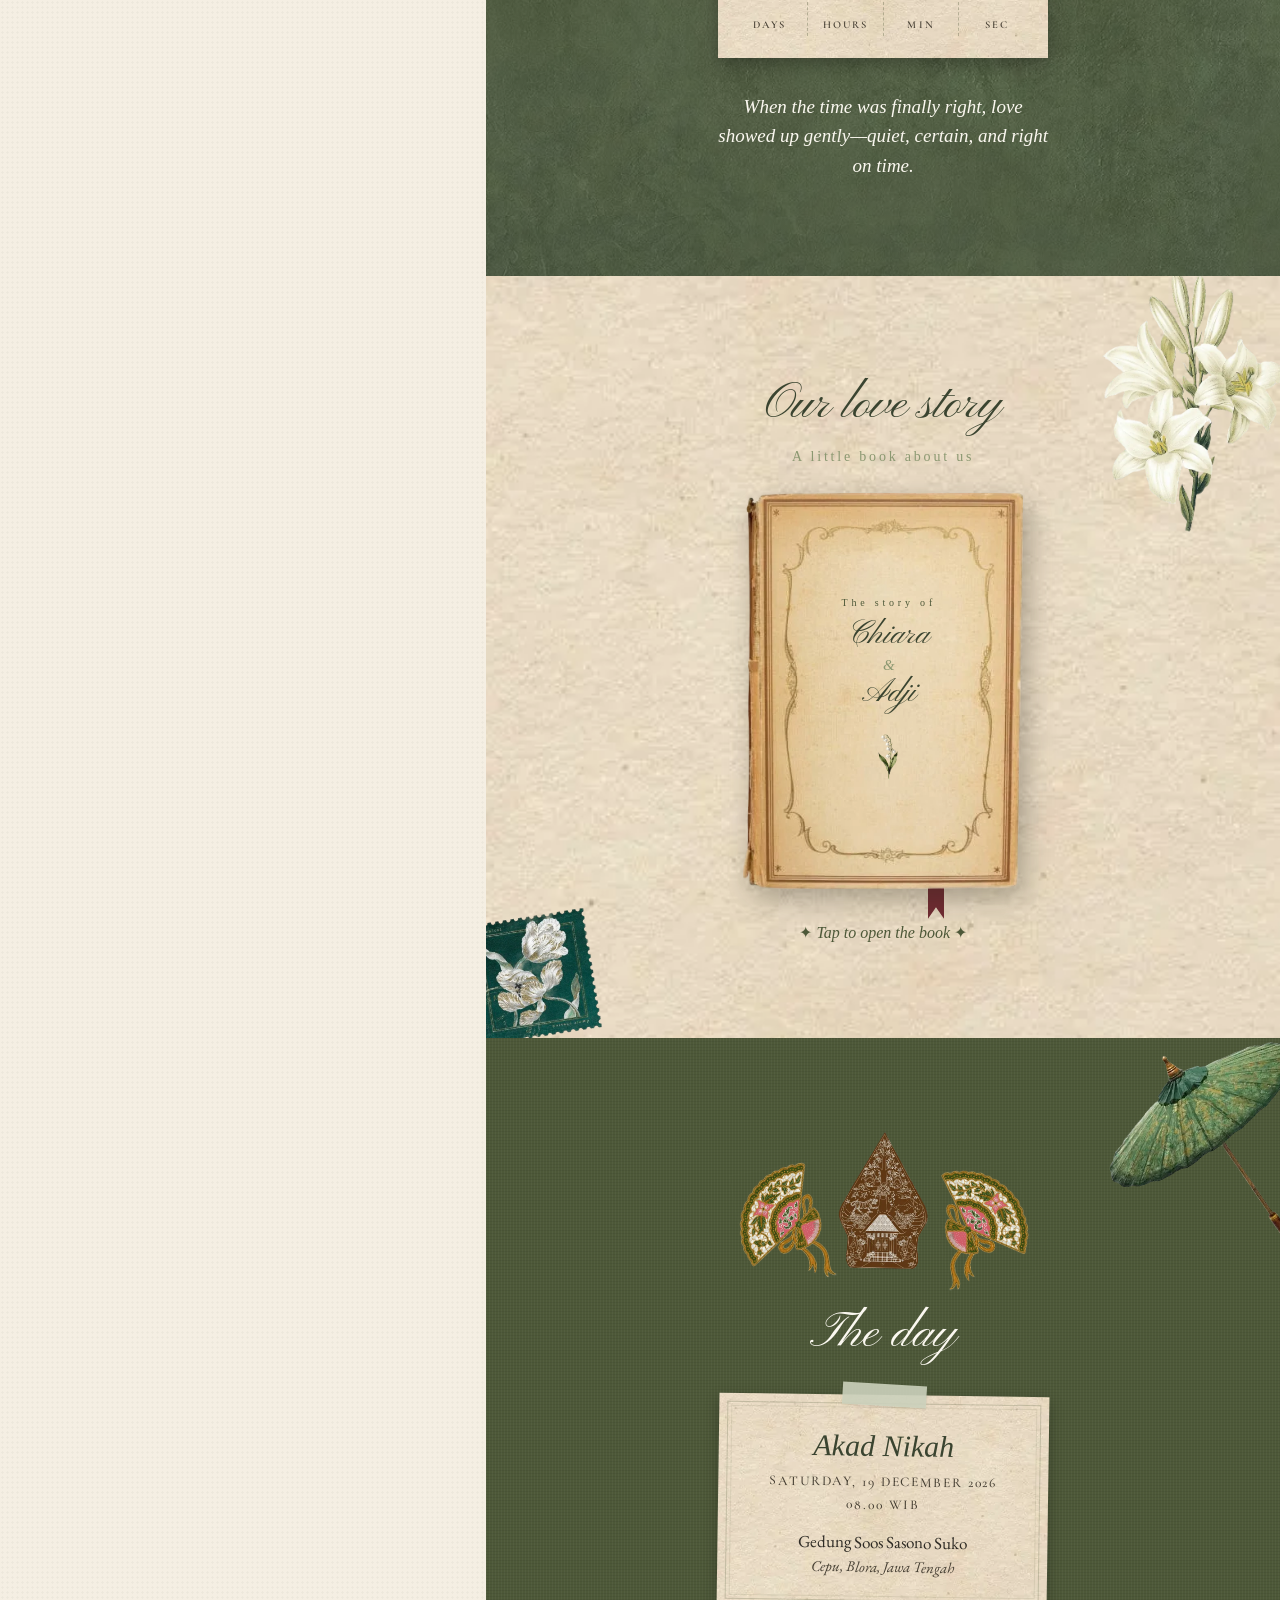
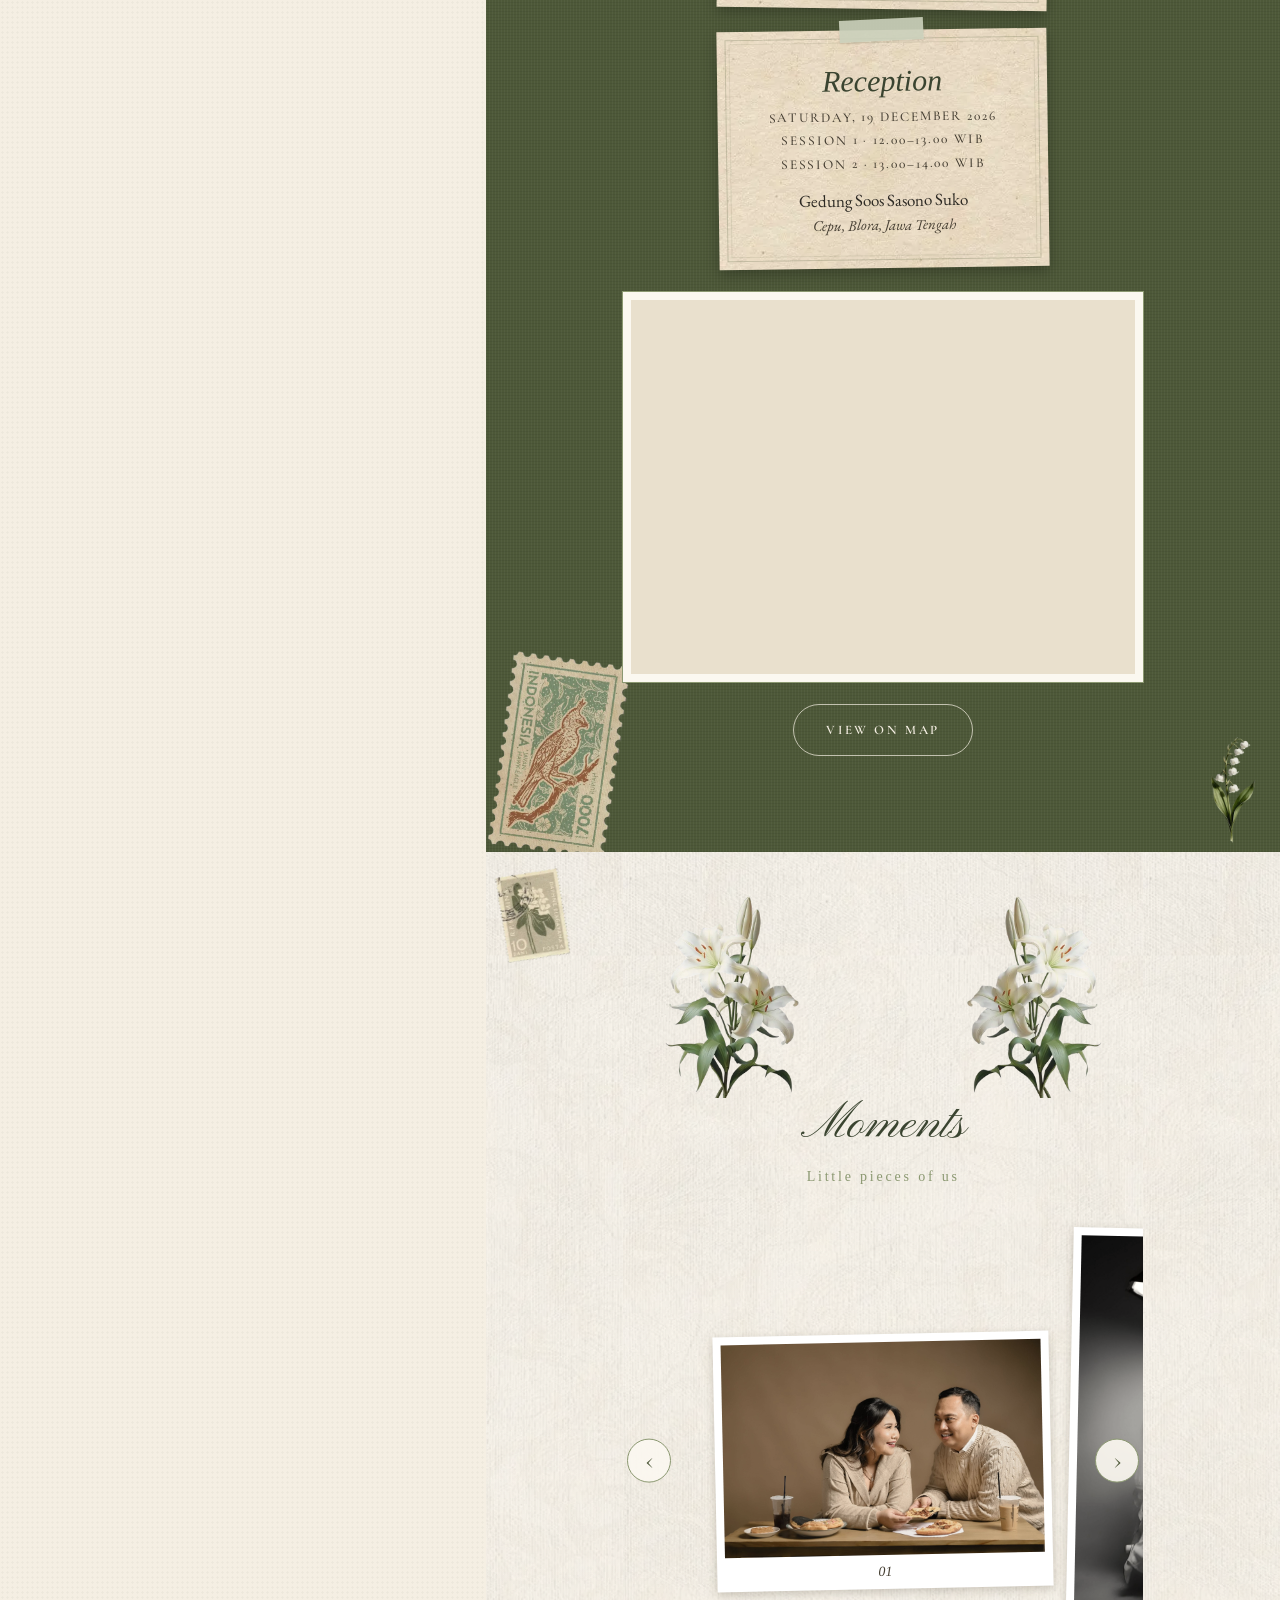
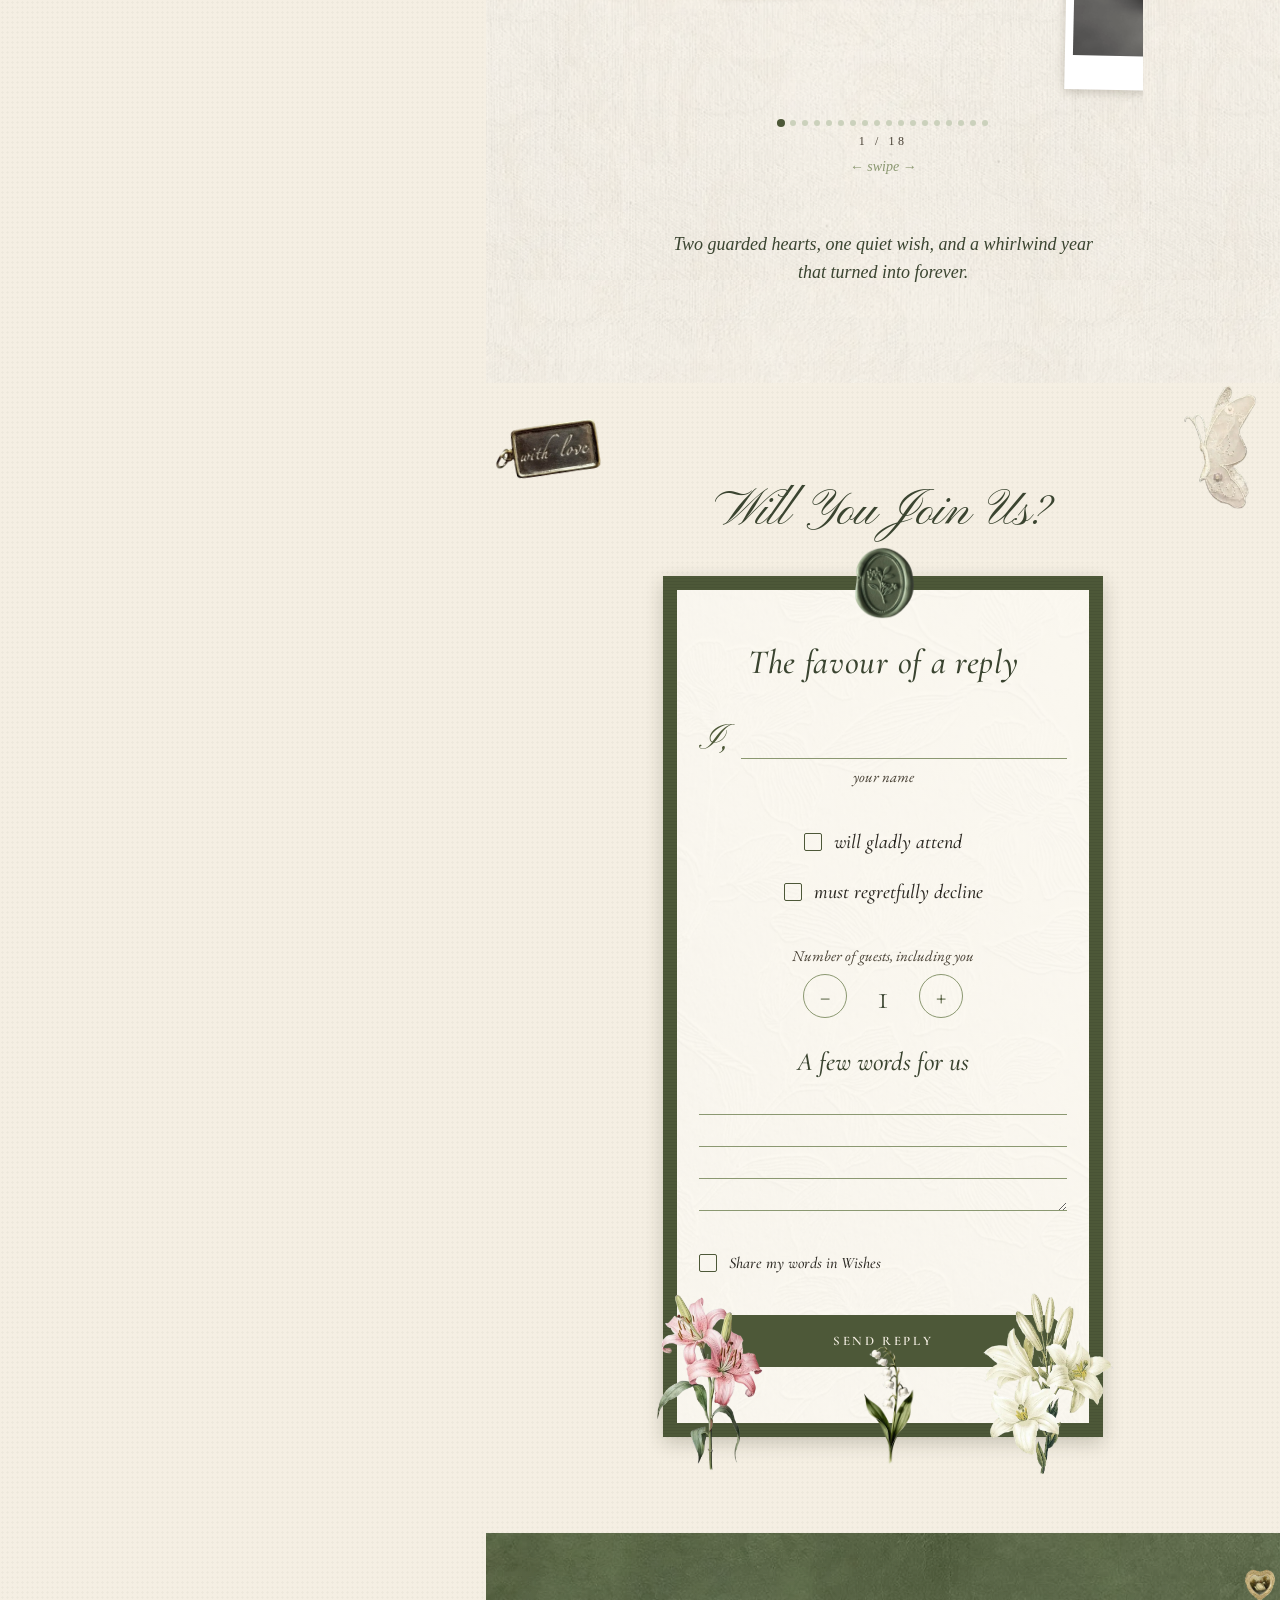
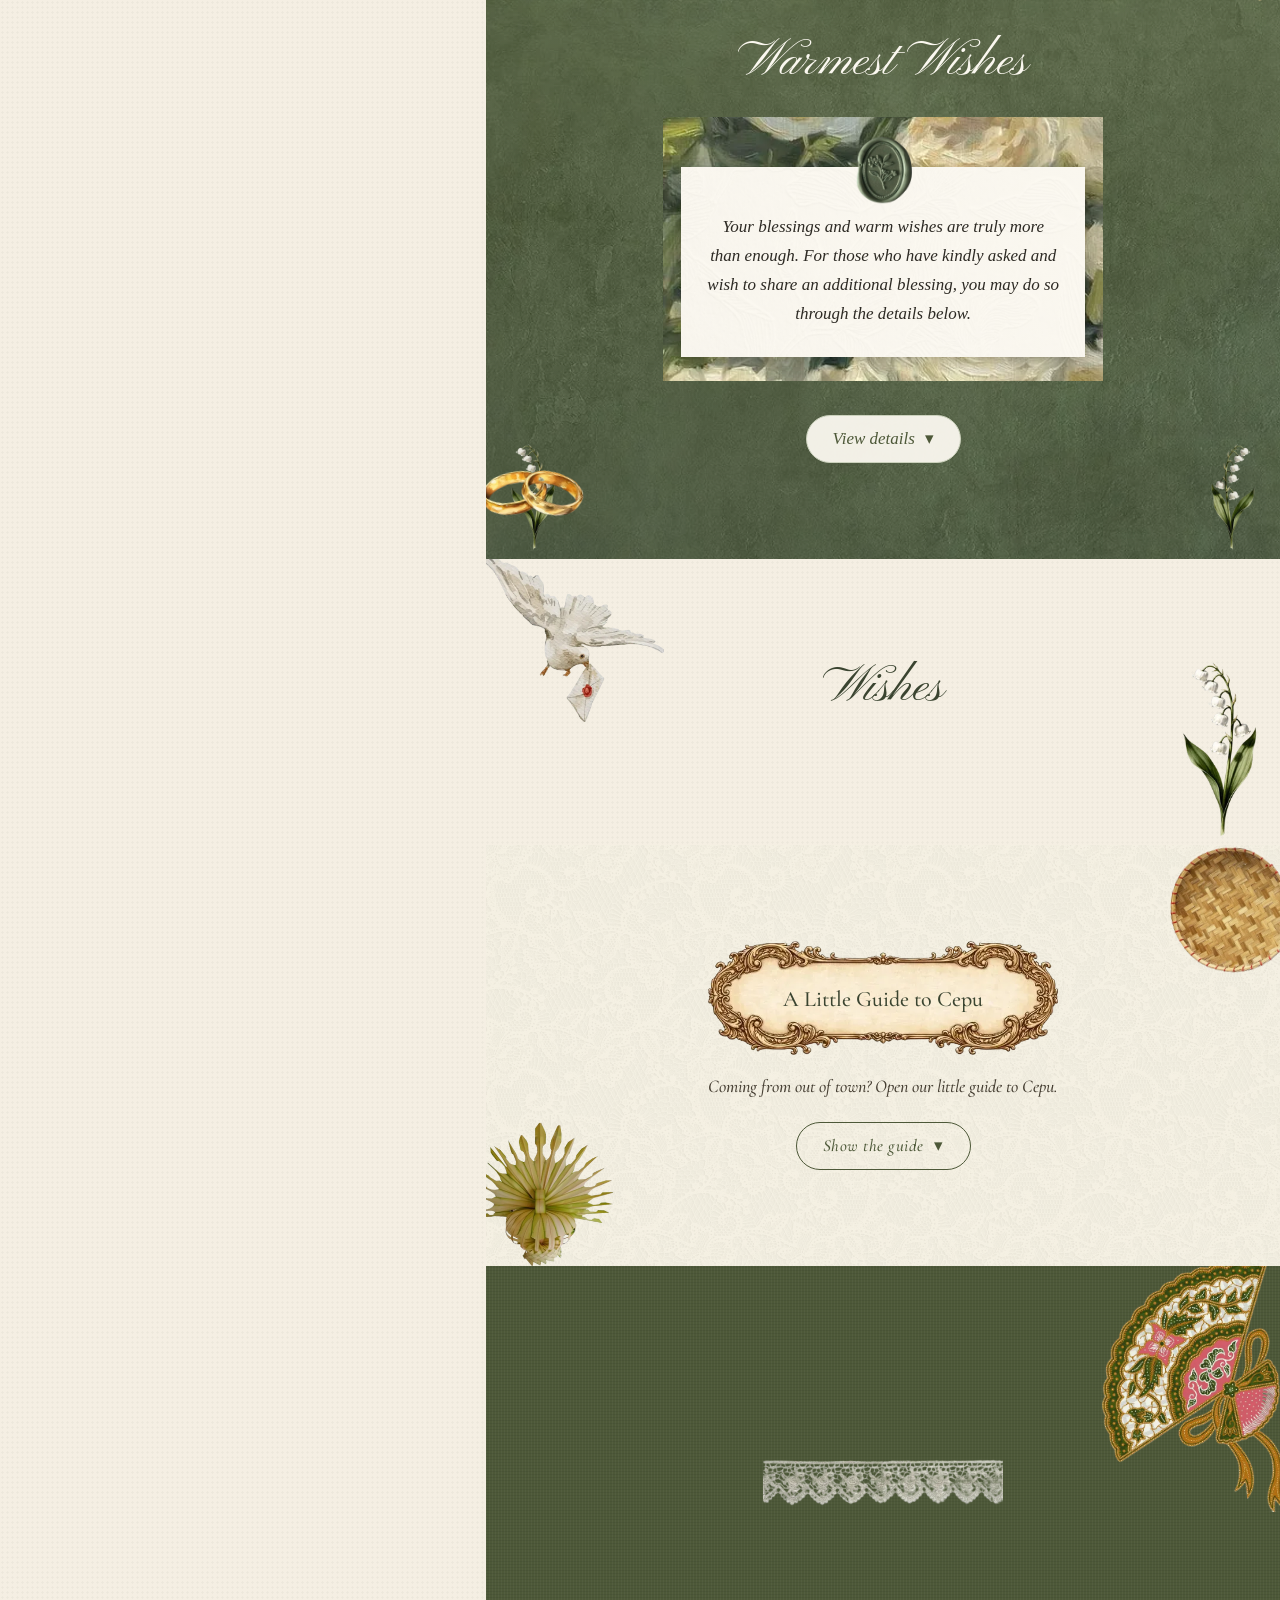
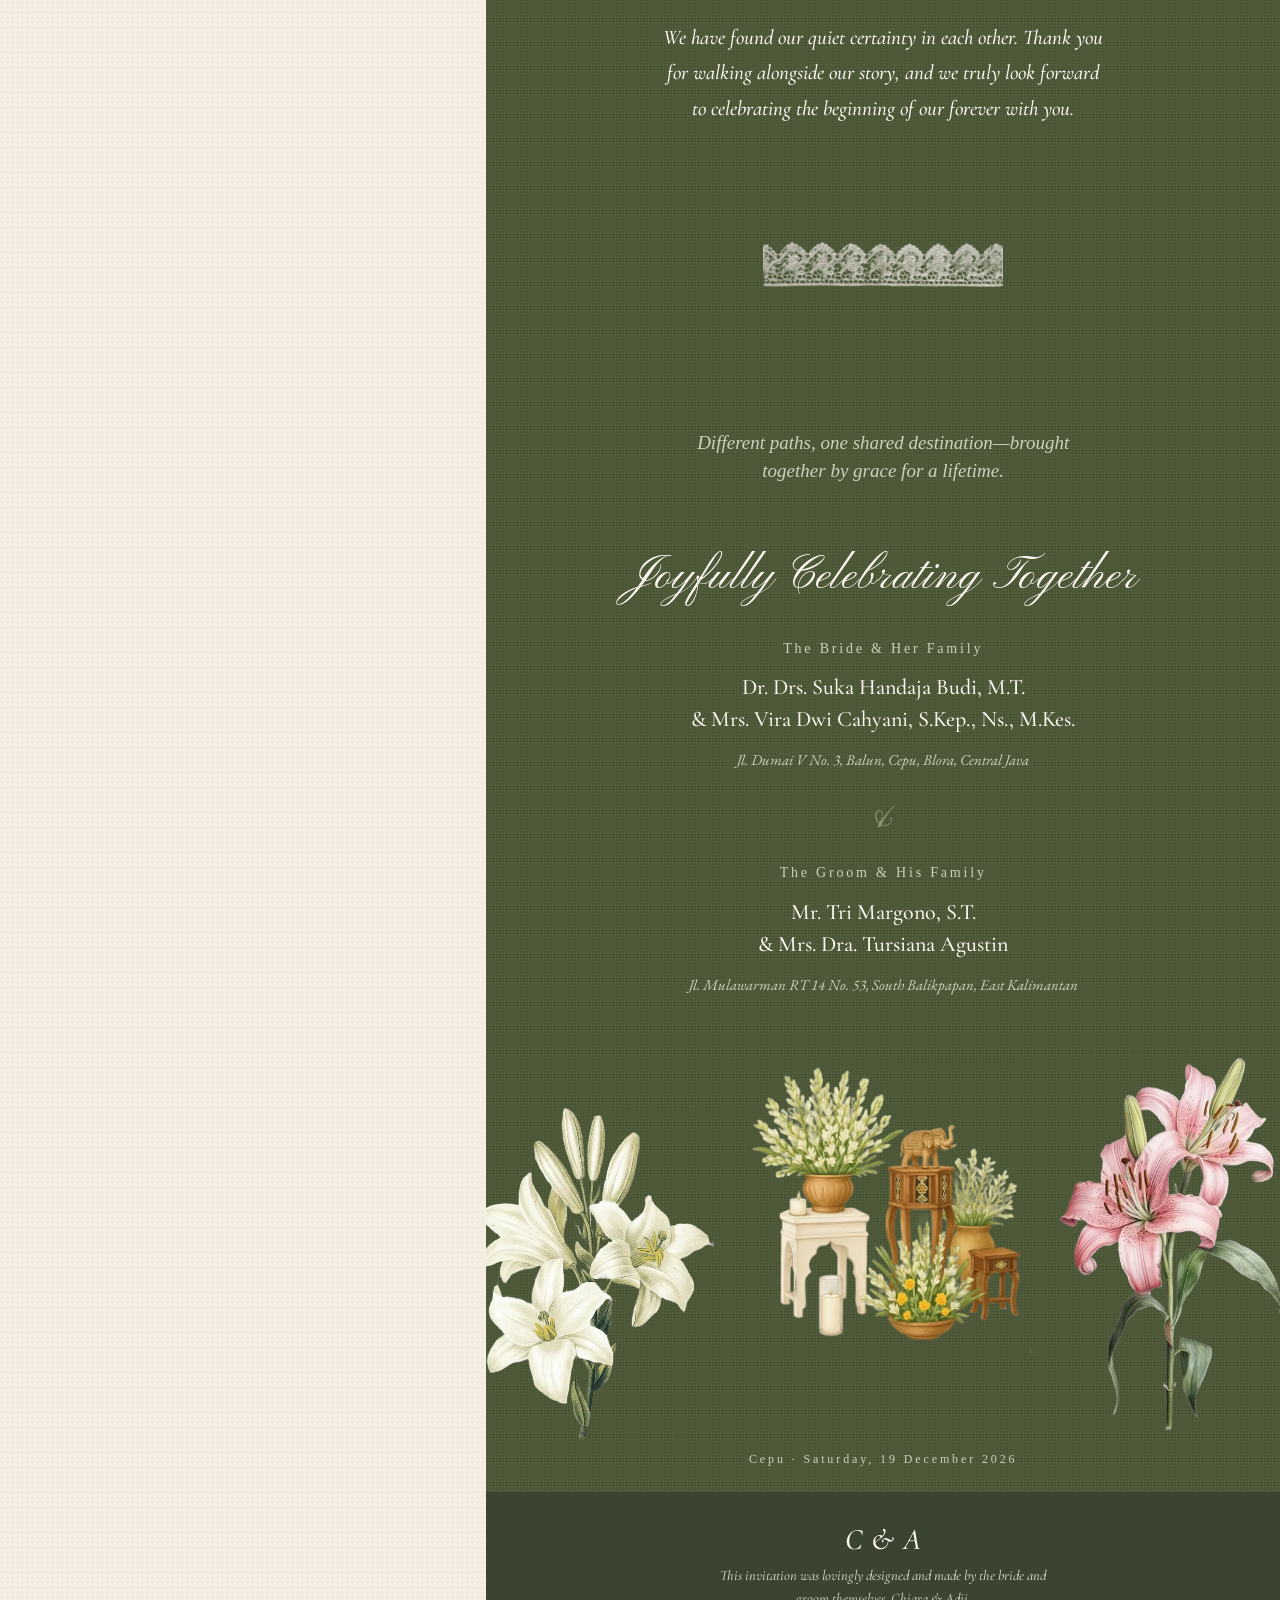
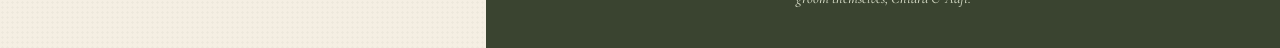
==== commit 39476183: "Add files via upload" ====
--- a/index.html
+++ b/index.html
@@ -7,15 +7,19 @@
 <meta name="description" content="Chiara and Adji invite you to celebrate their wedding. Saturday, 19 December 2026, Cepu.">
 <meta name="theme-color" content="#56603F">
 <meta property="og:type" content="website">
-<meta property="og:title" content="Chiara &amp; Adji · Wedding Invitation">
-<meta property="og:description" content="You are invited. Open the envelope.">
-<meta property="og:image" content="assets/og-image.jpg"><!-- 1200x630; use absolute URL once deployed -->
+<meta property="og:title" content="The Wedding of Chiara &amp; Adji">
+<meta property="og:description" content="Menjadi sebuah kebahagiaan bagi kami untuk mengundang Bapak/Ibu/Saudara/i di hari bahagia kami. Sabtu, 19 Desember 2026 · Cepu">
+<meta property="og:image" content="https://chiara-adji.web.id/assets/og-image-square.jpg">
+<meta property="og:image:type" content="image/jpeg">
+<meta property="og:image:width" content="1200">
+<meta property="og:image:height" content="1200">
+<meta property="og:url" content="https://chiara-adji.web.id/">
 <meta name="twitter:card" content="summary_large_image">
 <link rel="icon" href="assets/favicon.svg" type="image/svg+xml">
 <link rel="preconnect" href="https://fonts.googleapis.com">
 <link rel="preconnect" href="https://fonts.gstatic.com" crossorigin>
-<link href="https://fonts.googleapis.com/css2?family=Cormorant+Garamond:ital,wght@0,300;0,400;0,500;0,600;1,300;1,400;1,500&family=EB+Garamond:ital,wght@0,400;0,500;1,400&family=Pinyon+Script&family=Amiri+Quran&display=swap" rel="stylesheet">
-<link rel="stylesheet" href="css/styles.css?v=17">
+<link href="https://fonts.googleapis.com/css2?family=Cormorant+Garamond:ital,wght@0,300;0,400;0,500;0,600;1,300;1,400;1,500&family=EB+Garamond:ital,wght@0,400;0,500;1,400&family=Pinyon+Script&family=IM+Fell+English:ital@0;1&family=IM+Fell+English+SC&family=Amiri+Quran&display=swap" rel="stylesheet">
+<link rel="stylesheet" href="css/styles.css?v=24">
 </head>
 <body class="locked">
 <a class="skip" href="#main">Skip to content</a>
@@ -51,9 +55,10 @@
 </dialog>
 <div class="toast" id="toast" role="status" aria-live="polite"></div>
 
-<script src="data/content.js?v=16"></script>
+<script src="data/content.js?v=22"></script>
 <script src="js/art.js?v=16"></script>
-<script src="js/app.js?v=16"></script>
+<script src="registry.js?v=2"></script>
+<script src="js/app.js?v=22"></script>
 
 <!-- Mini game gate: shows after the seal is tapped -->
 <div class="gate" id="gate" role="dialog" aria-modal="true" aria-labelledby="gate-t" hidden>
@@ -77,7 +82,13 @@
     en: { k: 'Before you open it', t: 'Play a little game first?', s: 'We made a tiny game about how we always find our way to each other.', p: '▶︎ Play the mini game', g: 'Go to the invitation', m: 'About 1 minute · sound on' }
   };
   var pass = false;
-  try { pass = sessionStorage.getItem('ca-played') === '1'; } catch (e) {}
+  // After playing the mini game, the choice is skipped for the rest of this visit (same tab).
+  // On a new visit later, the game choice shows again. Add ?game to the link to force it.
+  try {
+    localStorage.removeItem('ca-played');
+    if (/[?&]game\b/.test(location.search)) sessionStorage.removeItem('ca-played');
+    pass = sessionStorage.getItem('ca-played') === '1';
+  } catch (e) {}
   function lang() {
     var b = document.querySelector('#lang-open [aria-pressed="true"]');
     var v = b ? b.textContent.trim().toLowerCase() : (document.documentElement.lang || 'en');
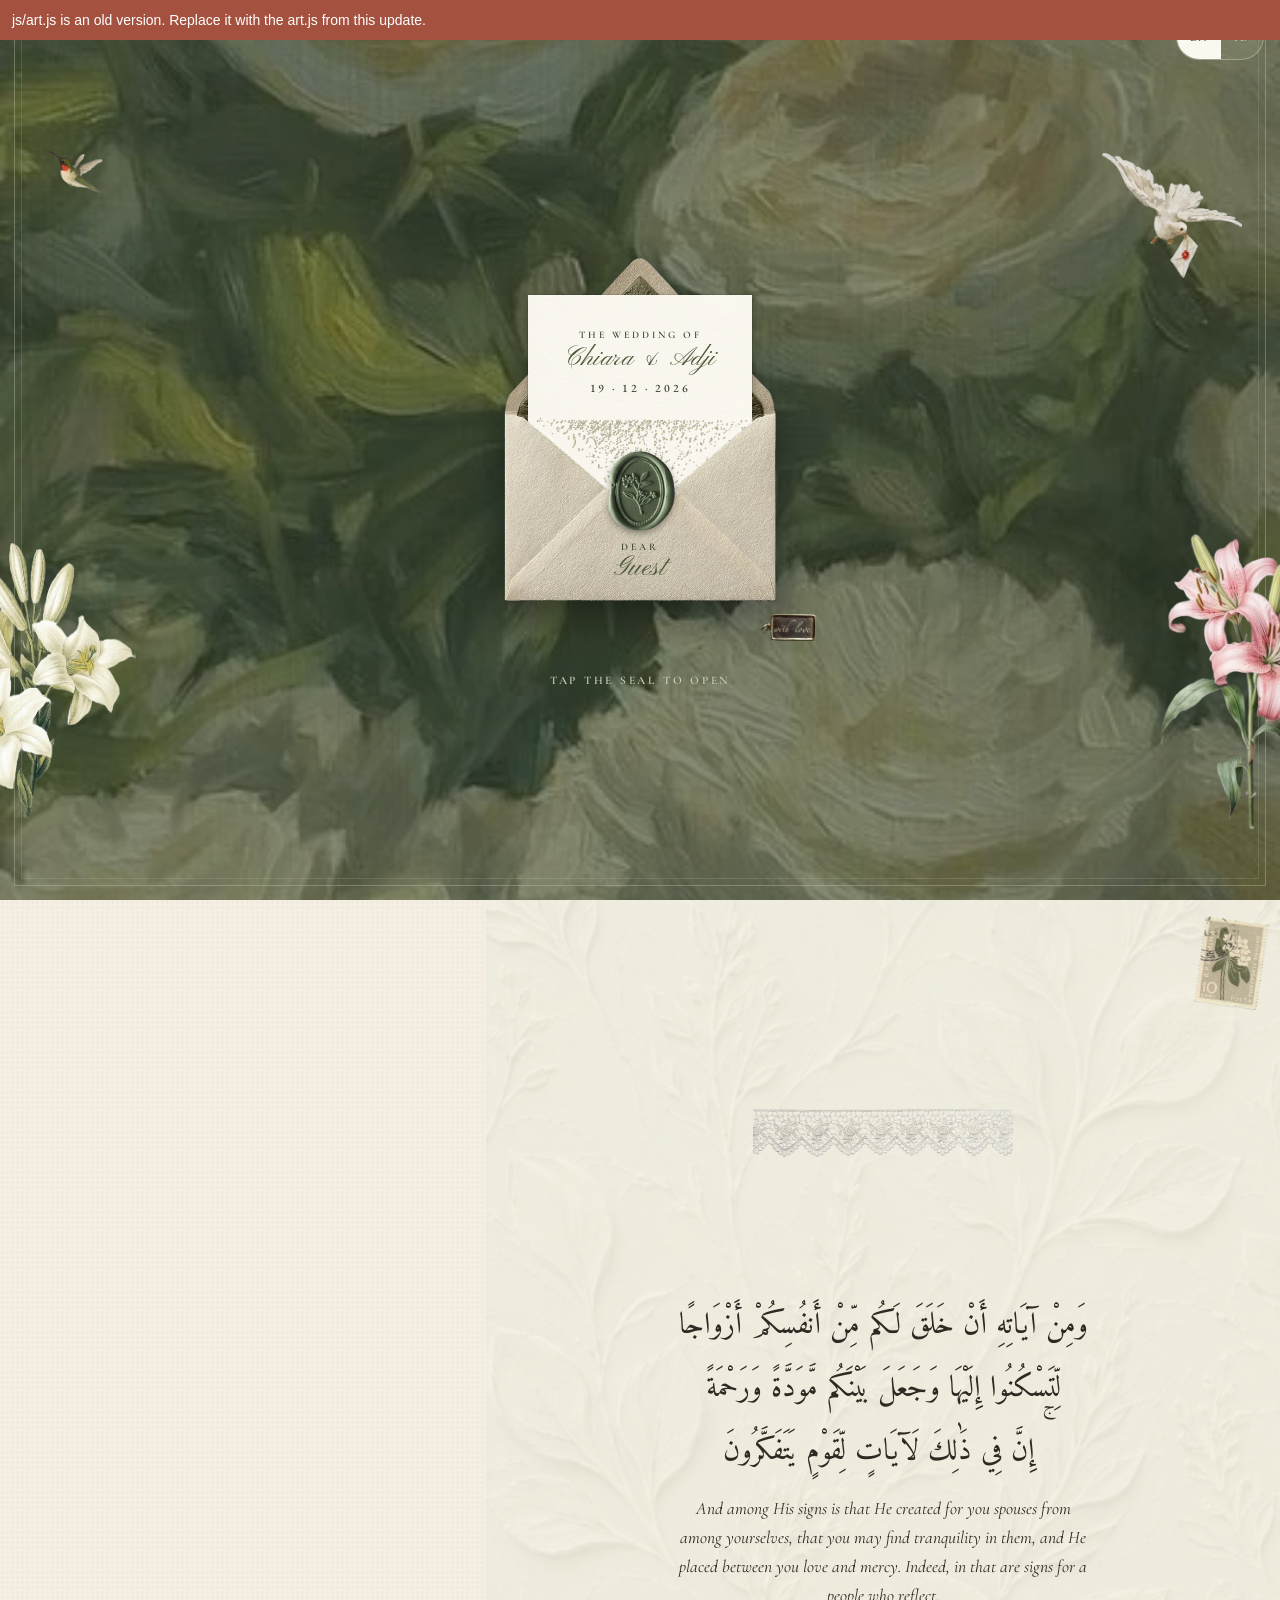
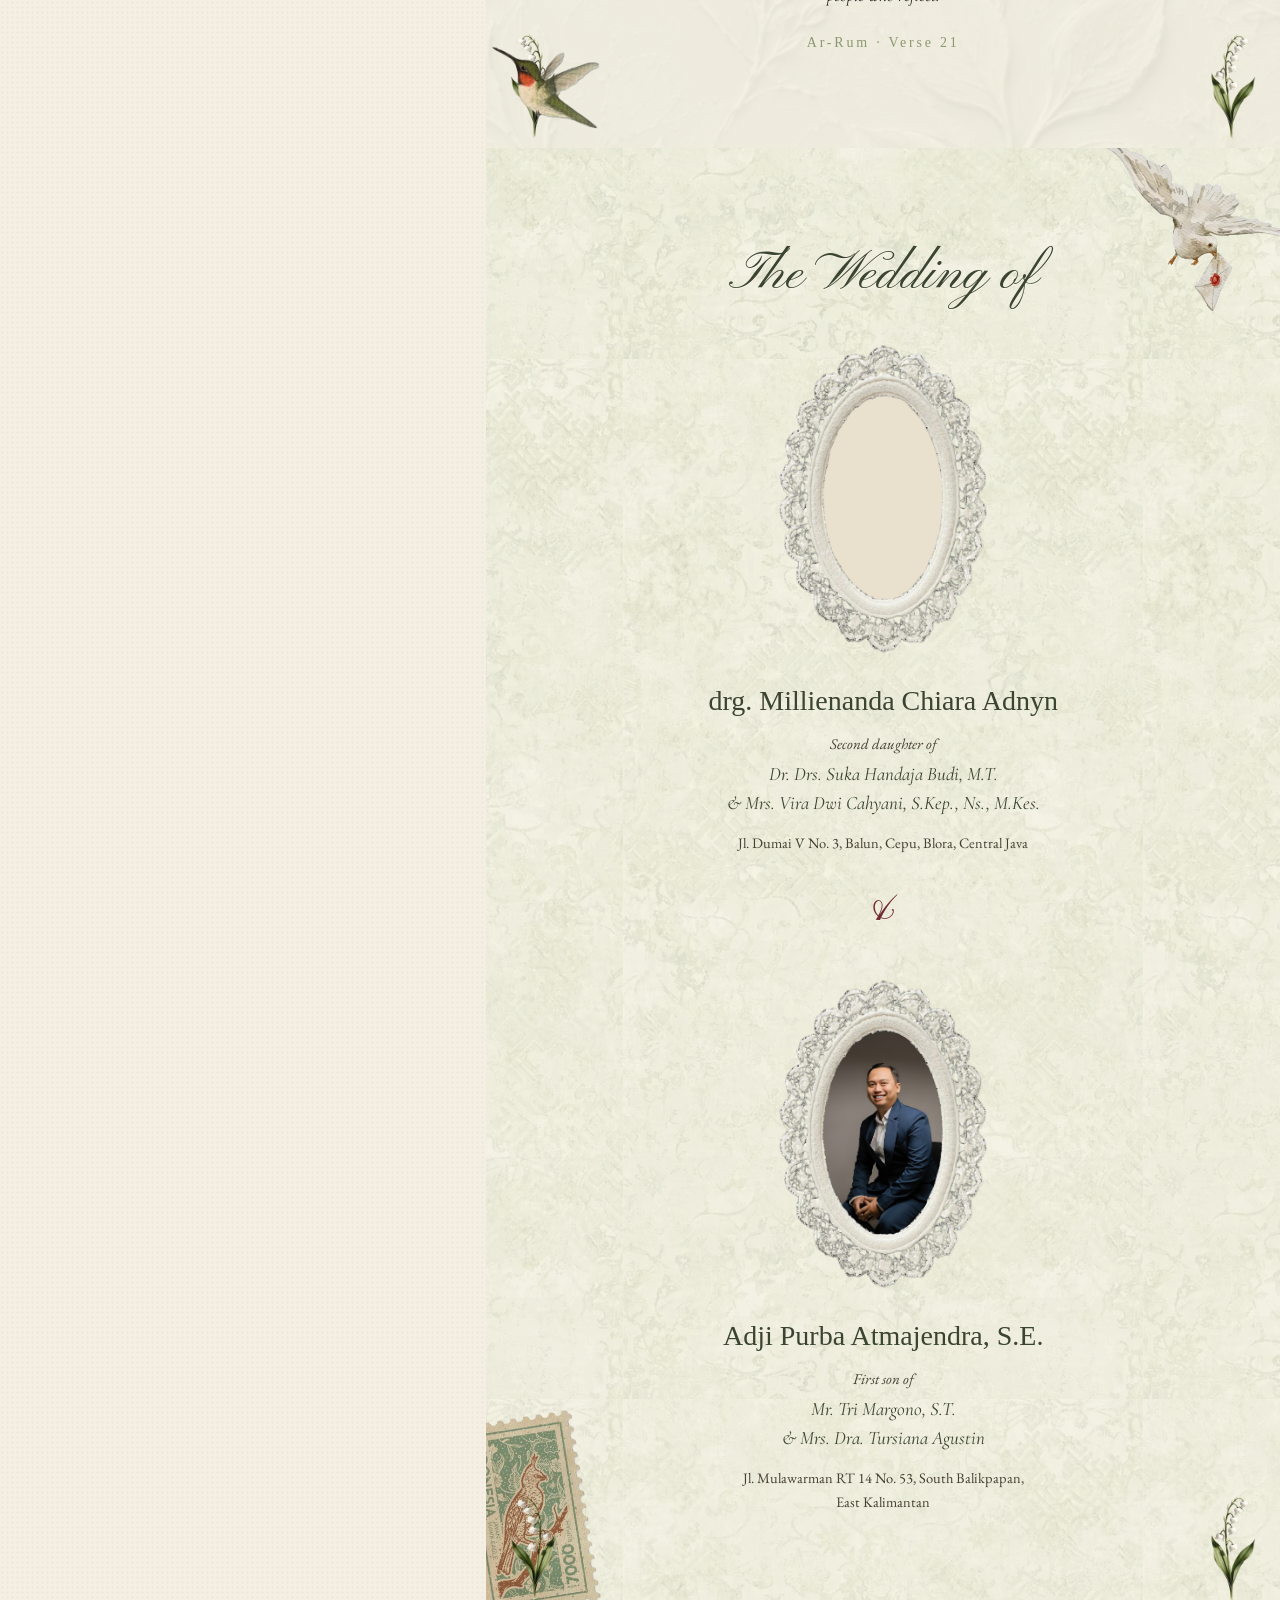
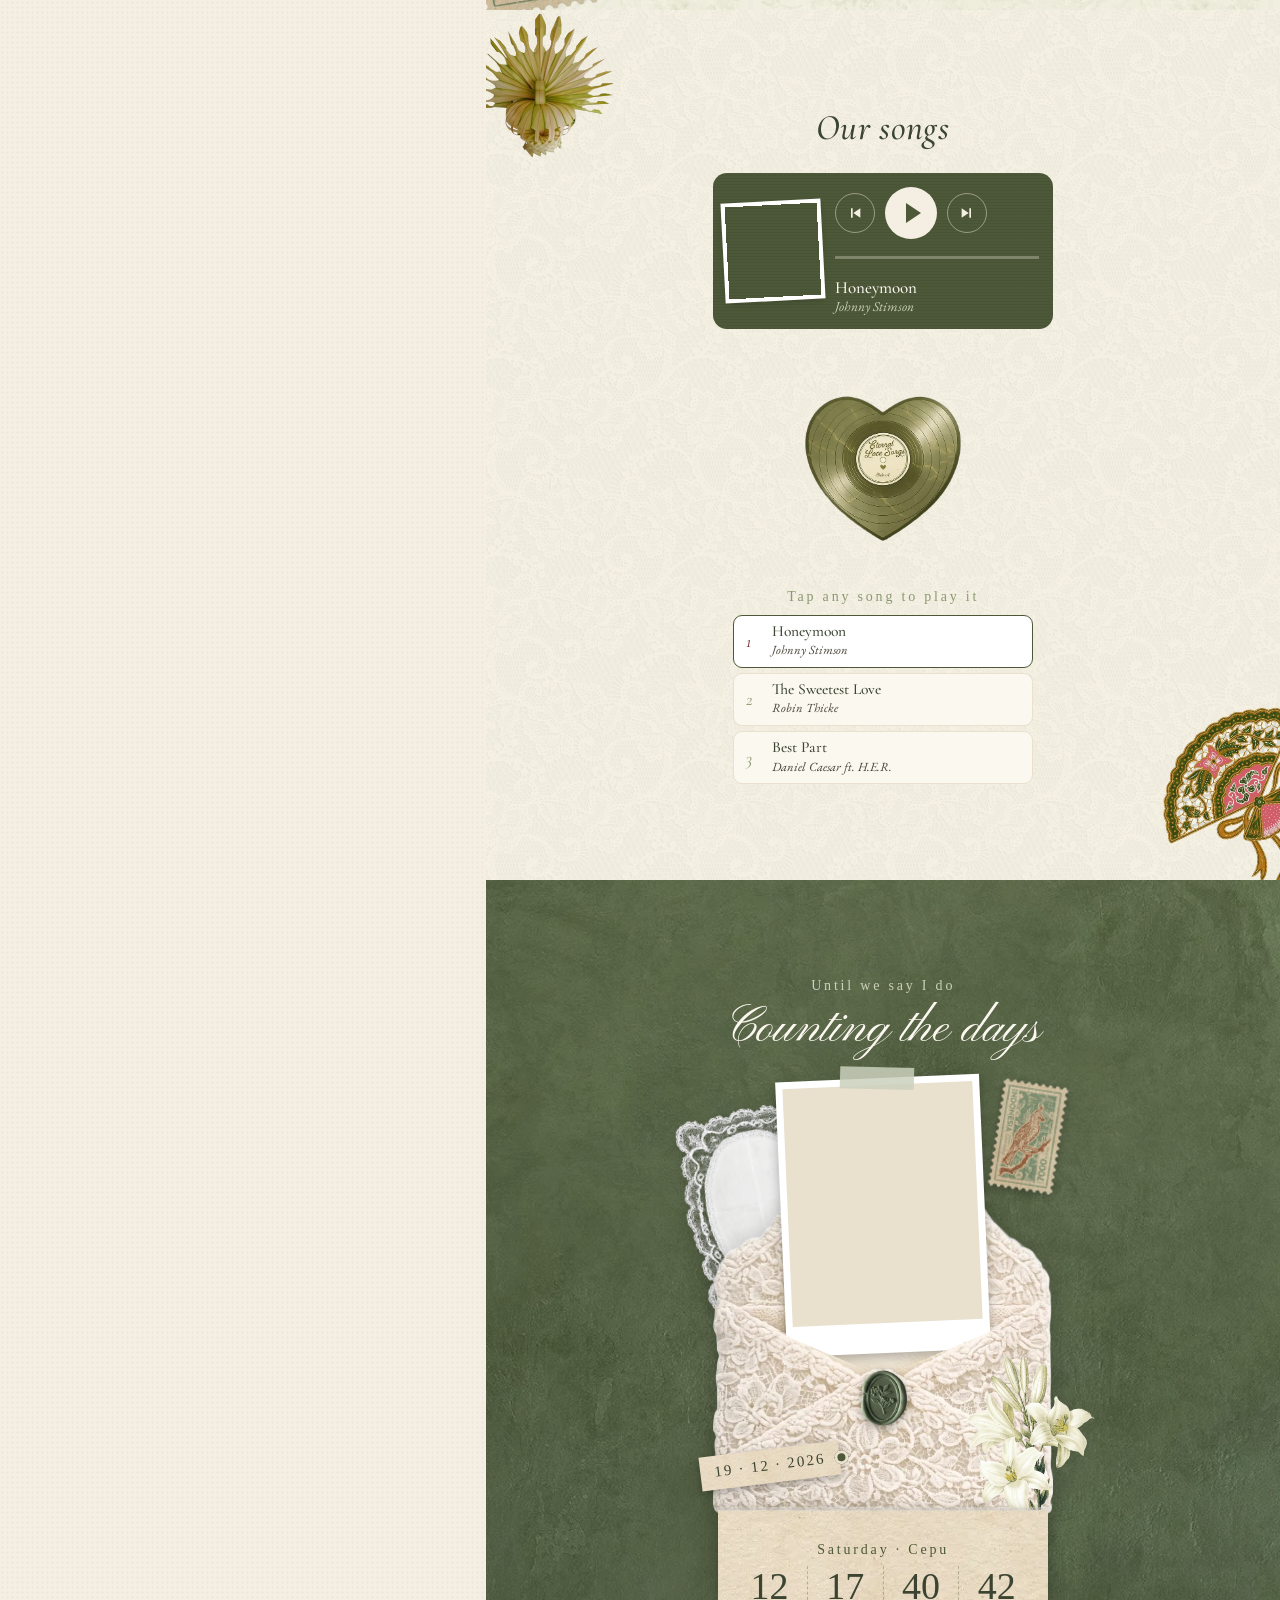
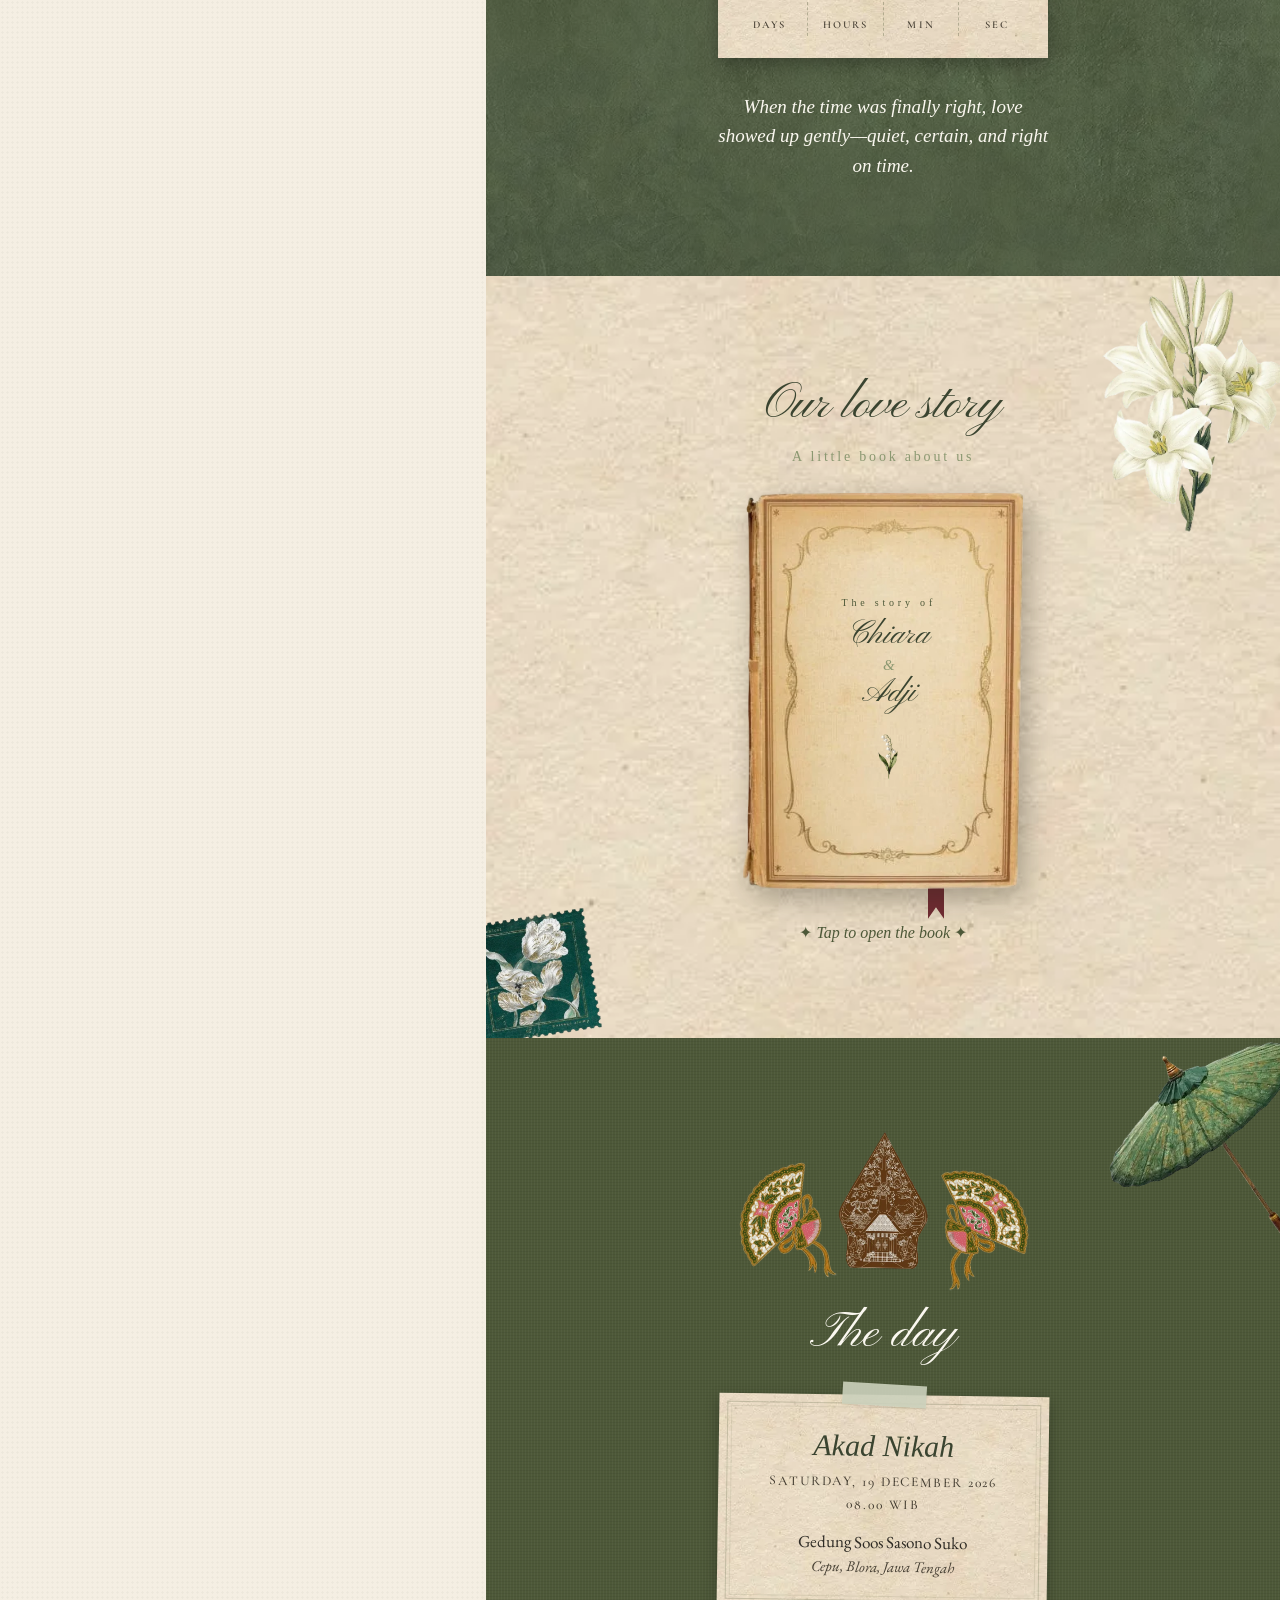
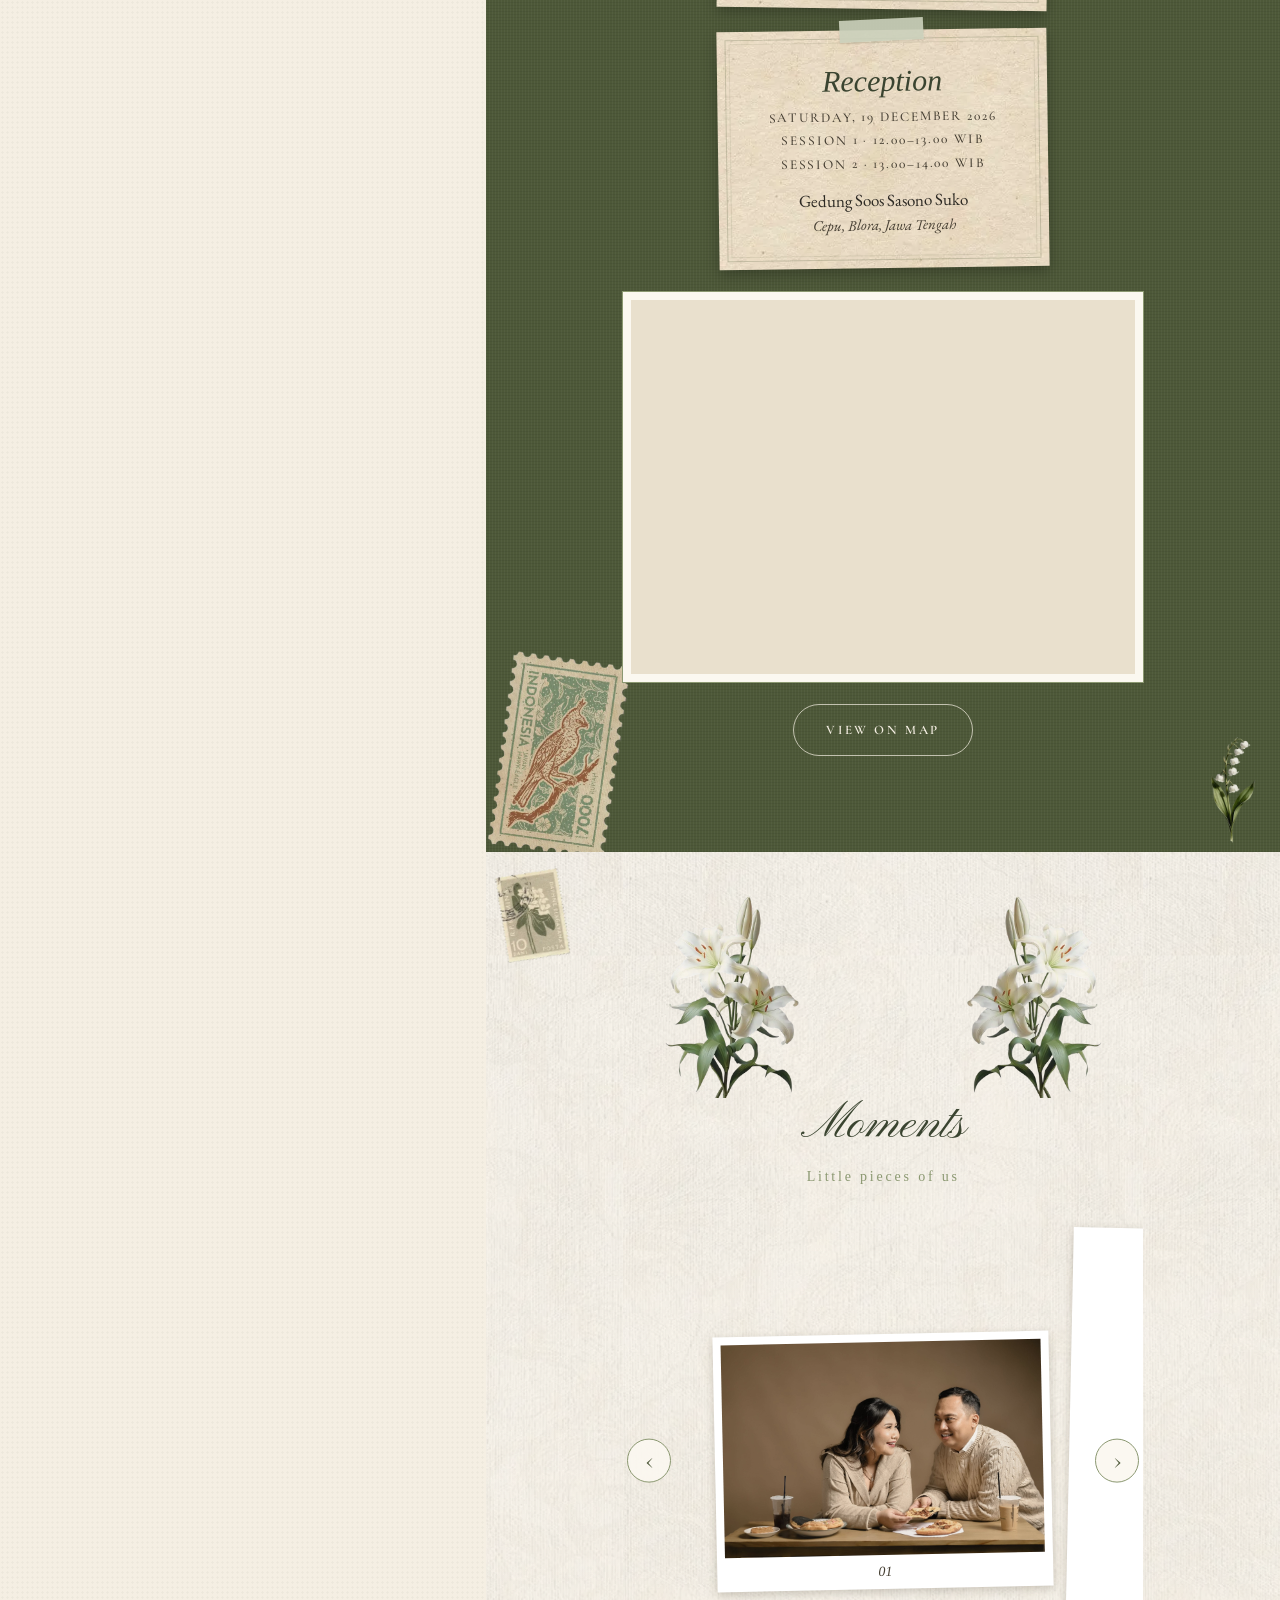
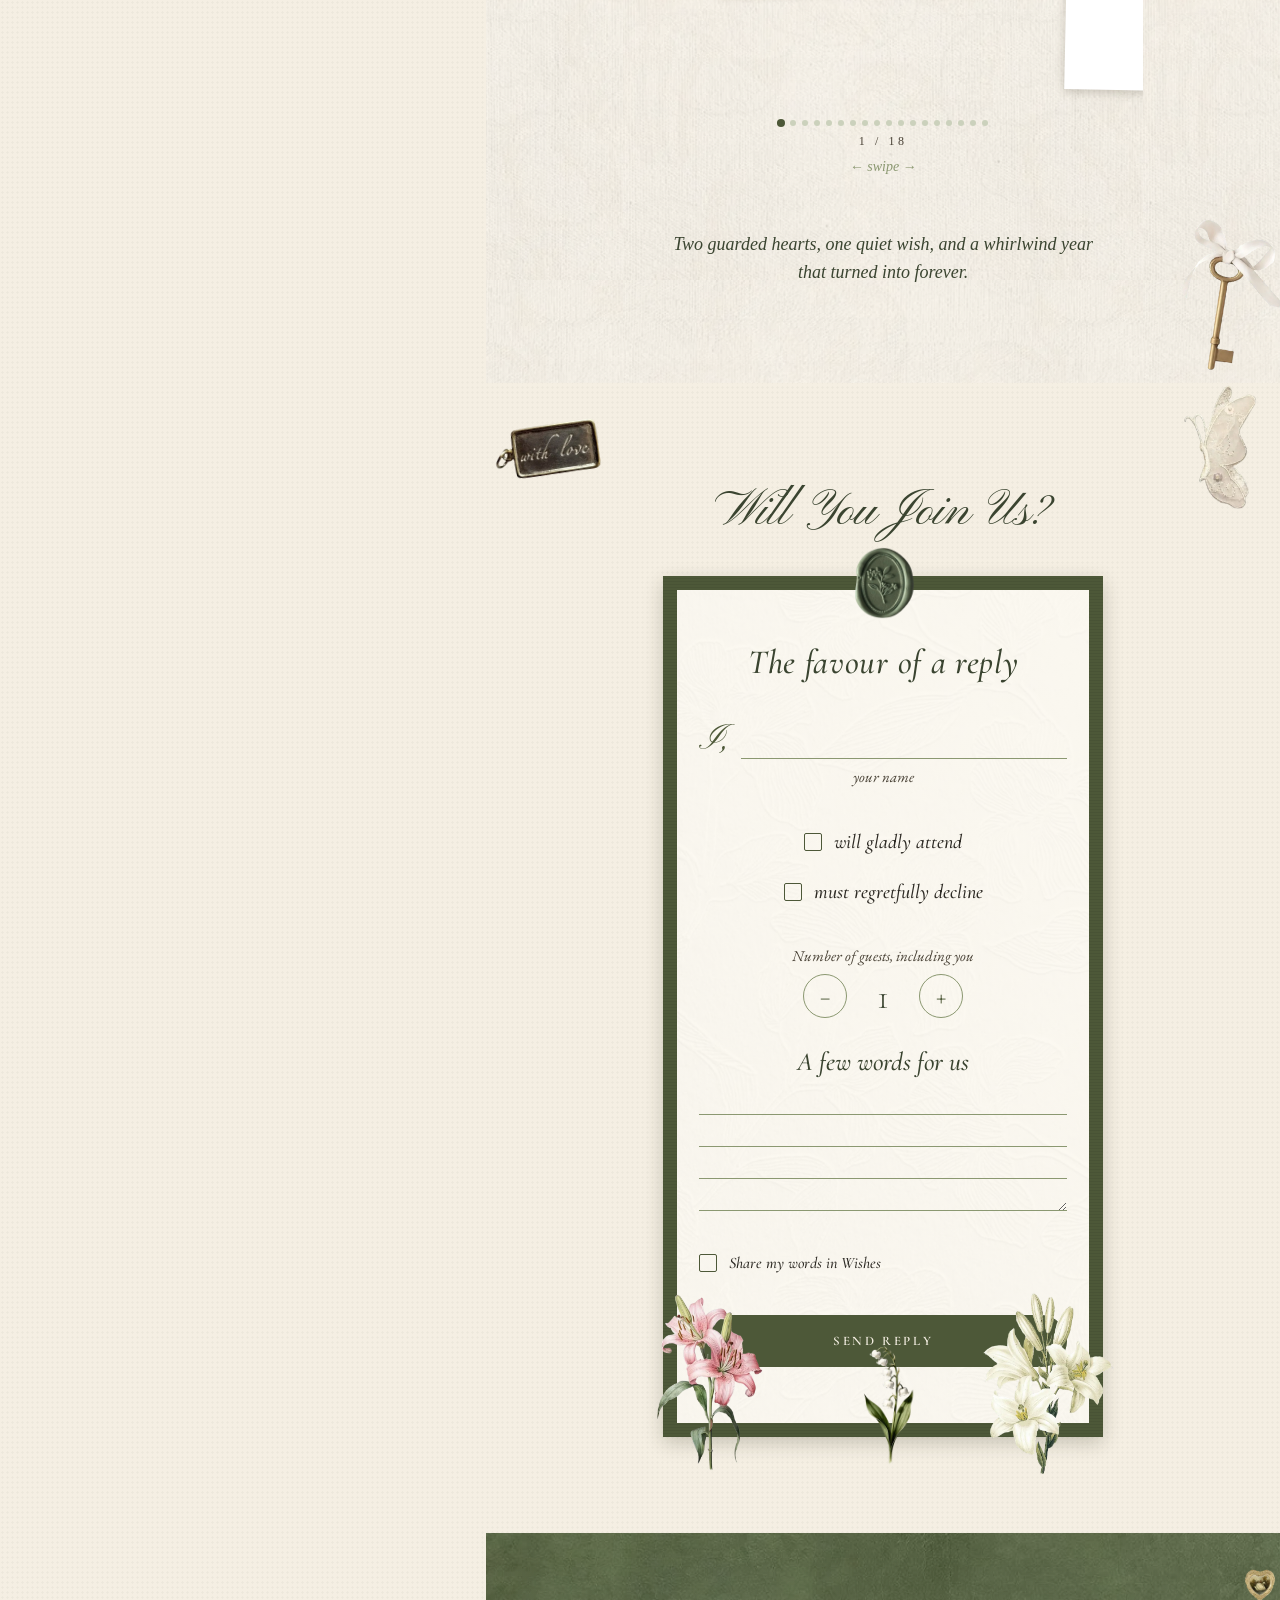
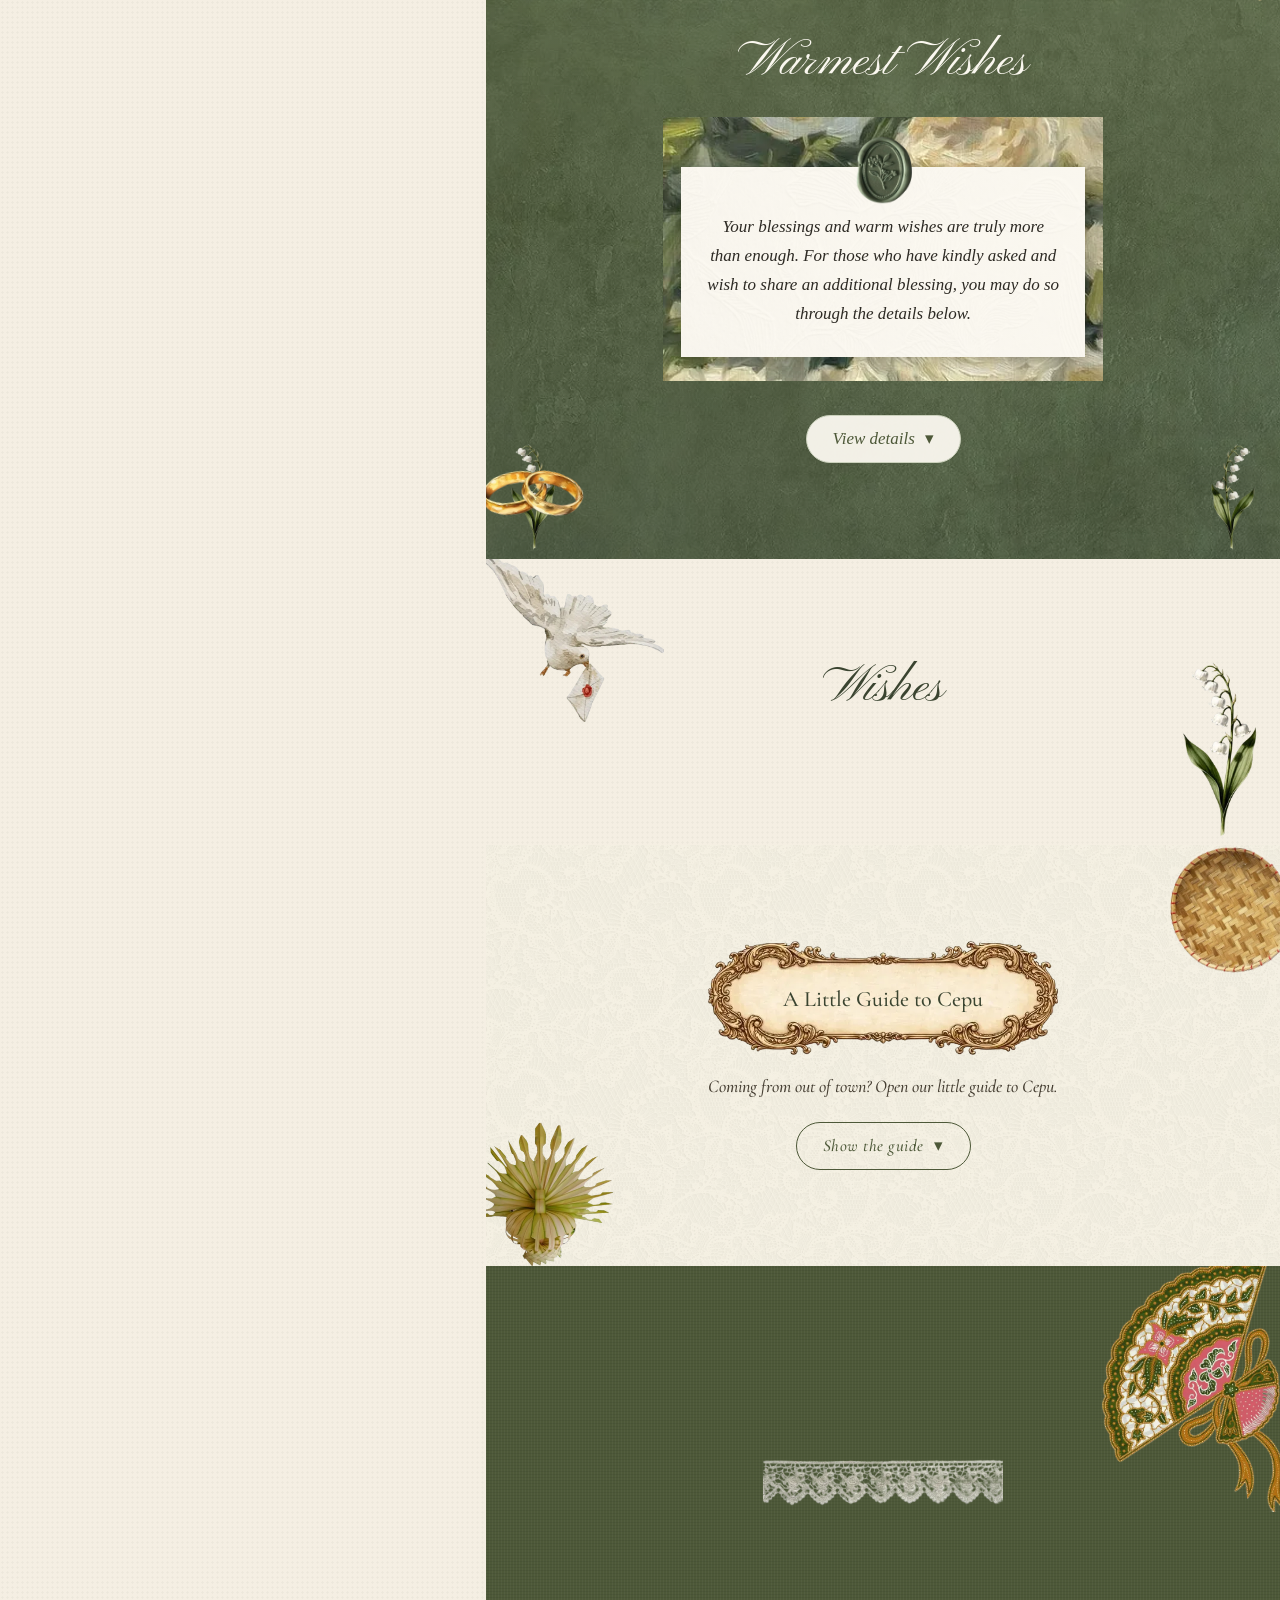
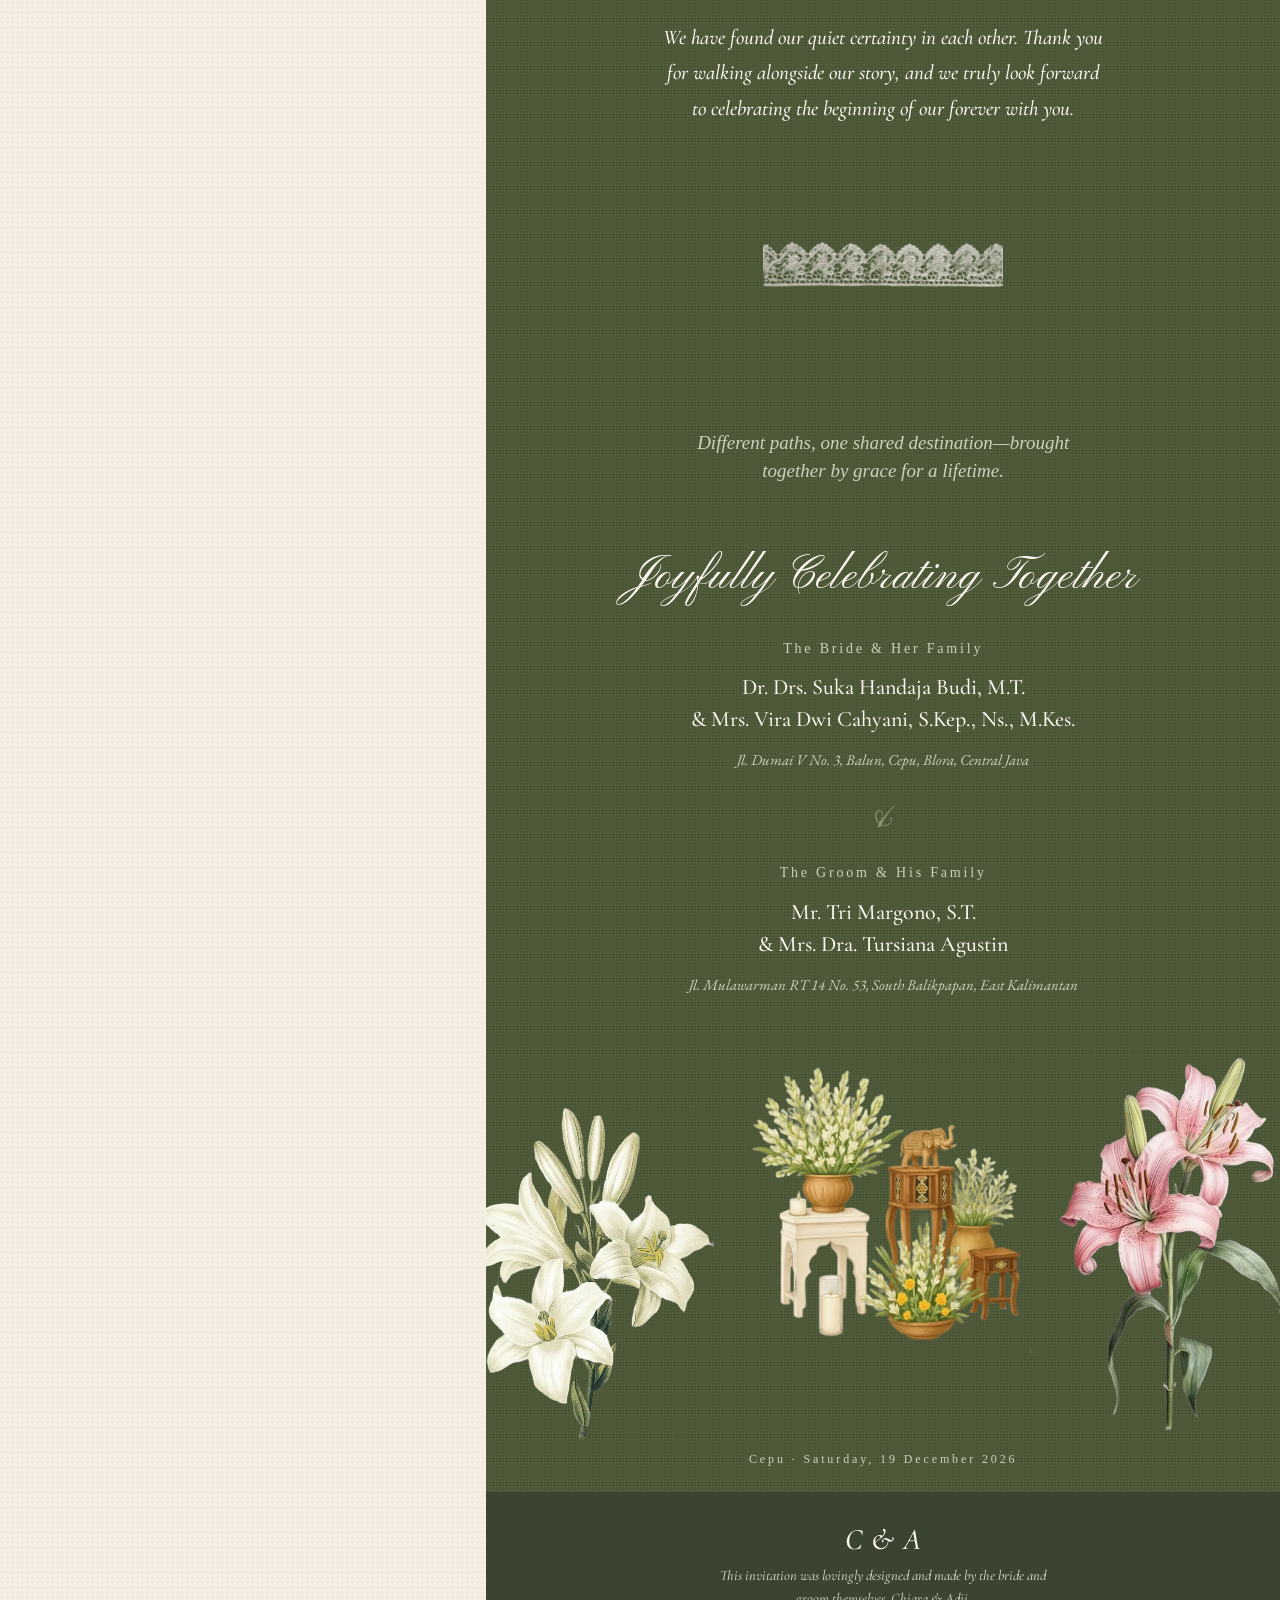
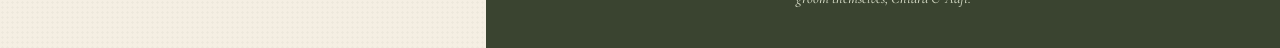
==== commit b158845e: "Add files via upload" ====
--- a/index.html
+++ b/index.html
@@ -9,10 +9,10 @@
 <meta property="og:type" content="website">
 <meta property="og:title" content="The Wedding of Chiara &amp; Adji">
 <meta property="og:description" content="Menjadi sebuah kebahagiaan bagi kami untuk mengundang Bapak/Ibu/Saudara/i di hari bahagia kami. Sabtu, 19 Desember 2026 · Cepu">
-<meta property="og:image" content="https://chiara-adji.web.id/assets/og-image-square.jpg">
+<meta property="og:image" content="https://chiara-adji.web.id/assets/og-image-portrait.jpg">
 <meta property="og:image:type" content="image/jpeg">
-<meta property="og:image:width" content="1200">
-<meta property="og:image:height" content="1200">
+<meta property="og:image:width" content="1173">
+<meta property="og:image:height" content="1800">
 <meta property="og:url" content="https://chiara-adji.web.id/">
 <meta name="twitter:card" content="summary_large_image">
 <link rel="icon" href="assets/favicon.svg" type="image/svg+xml">
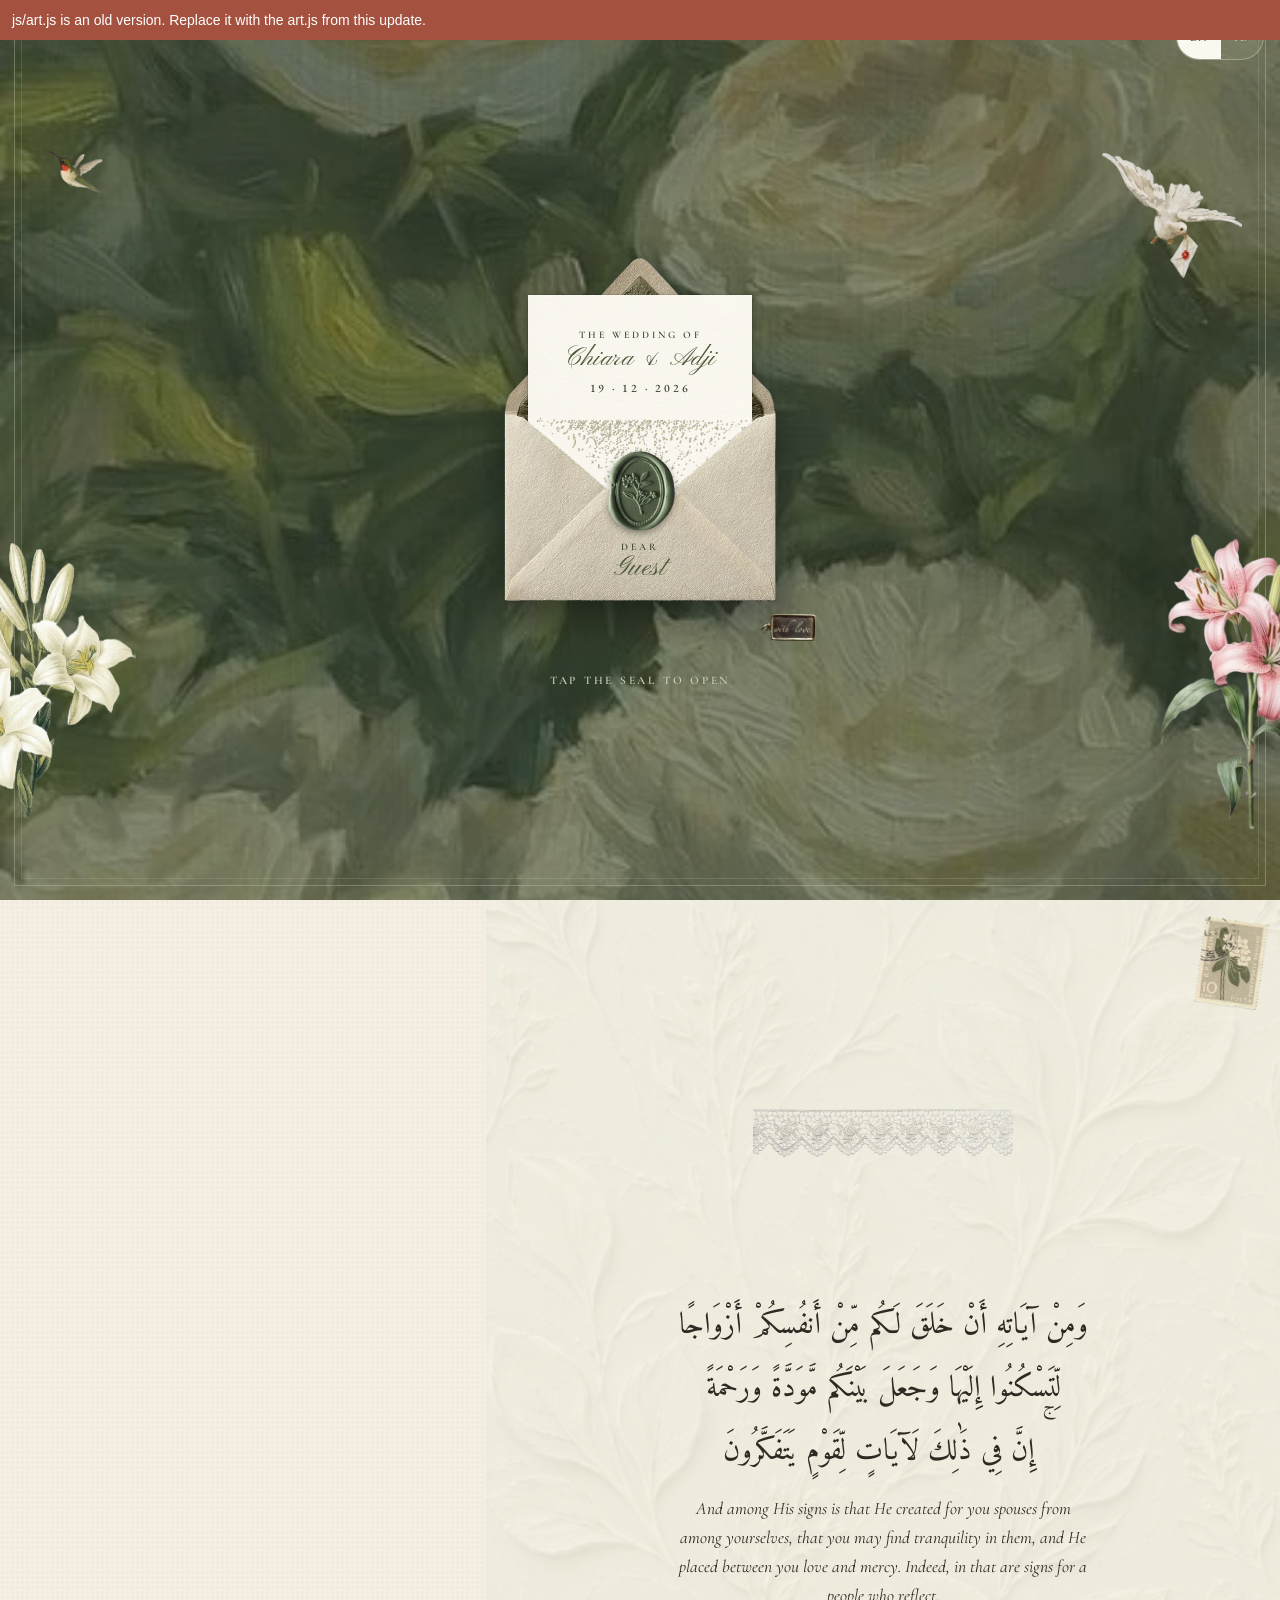
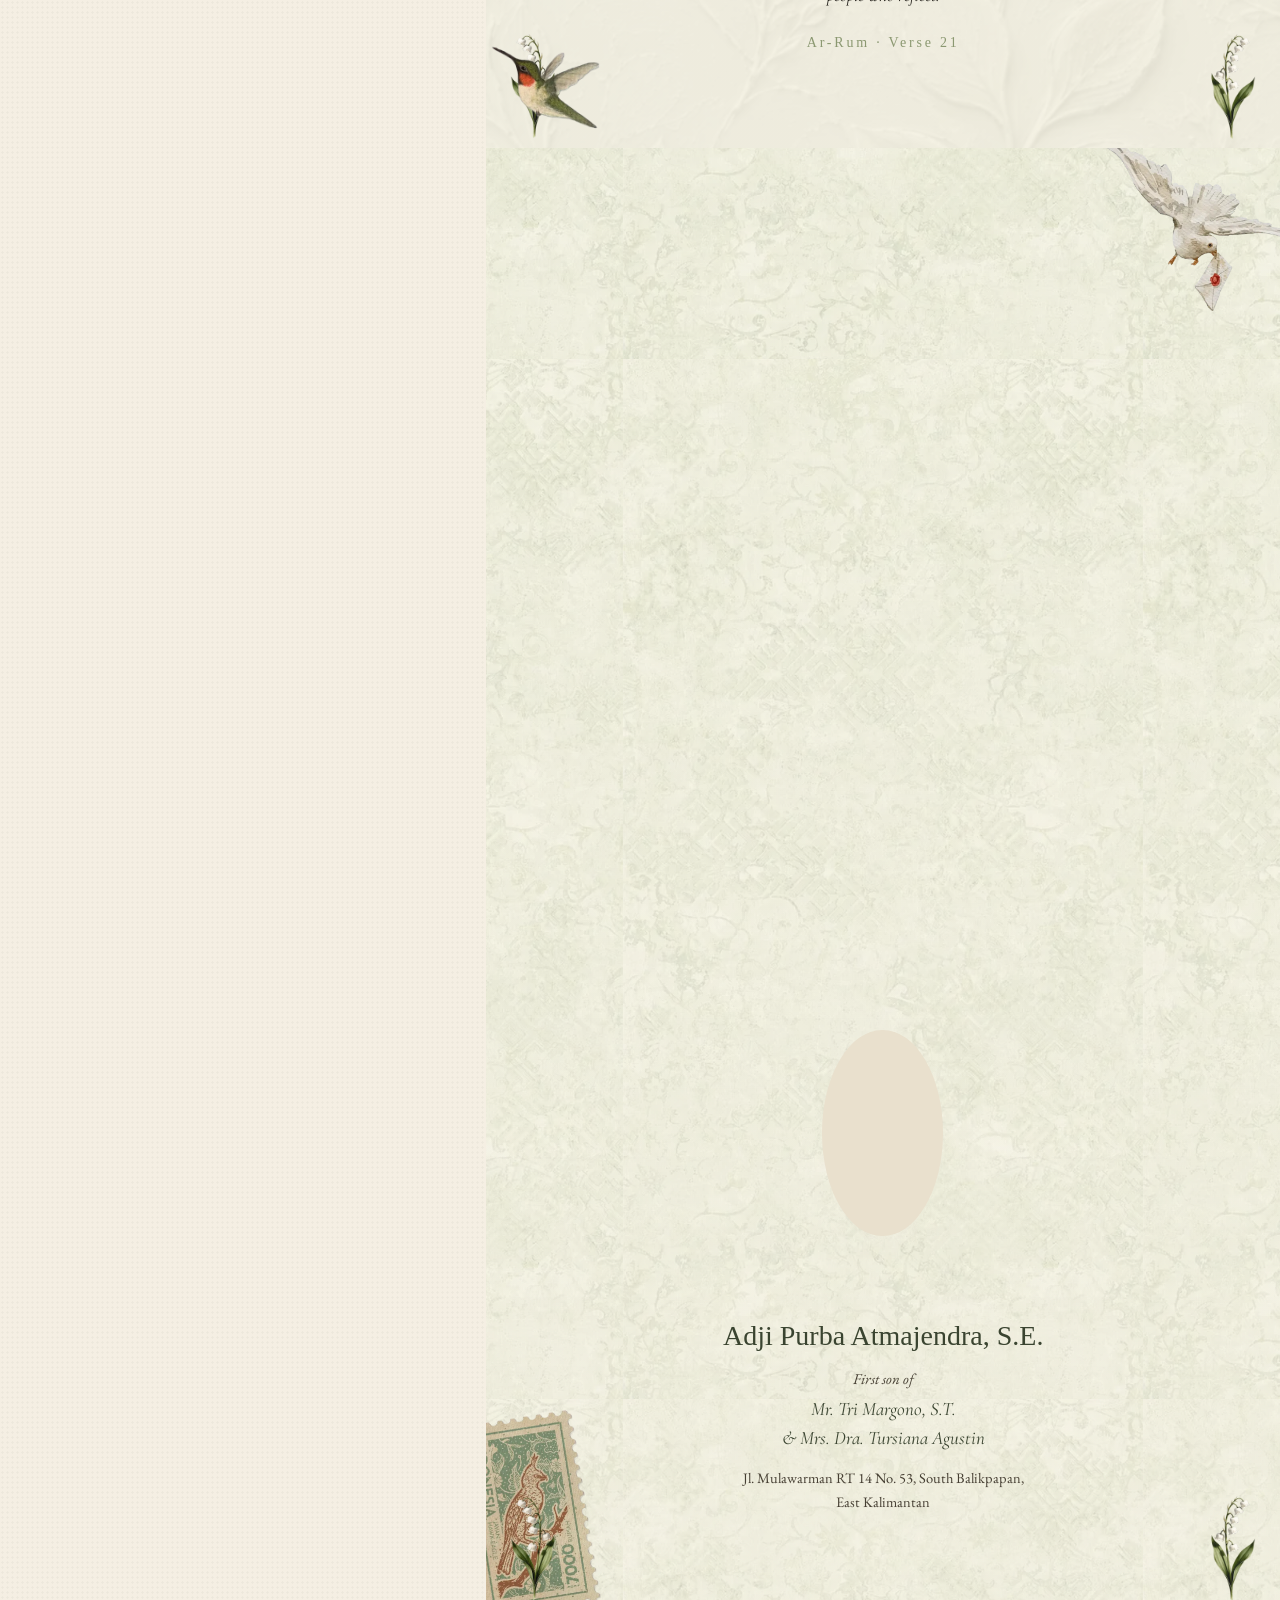
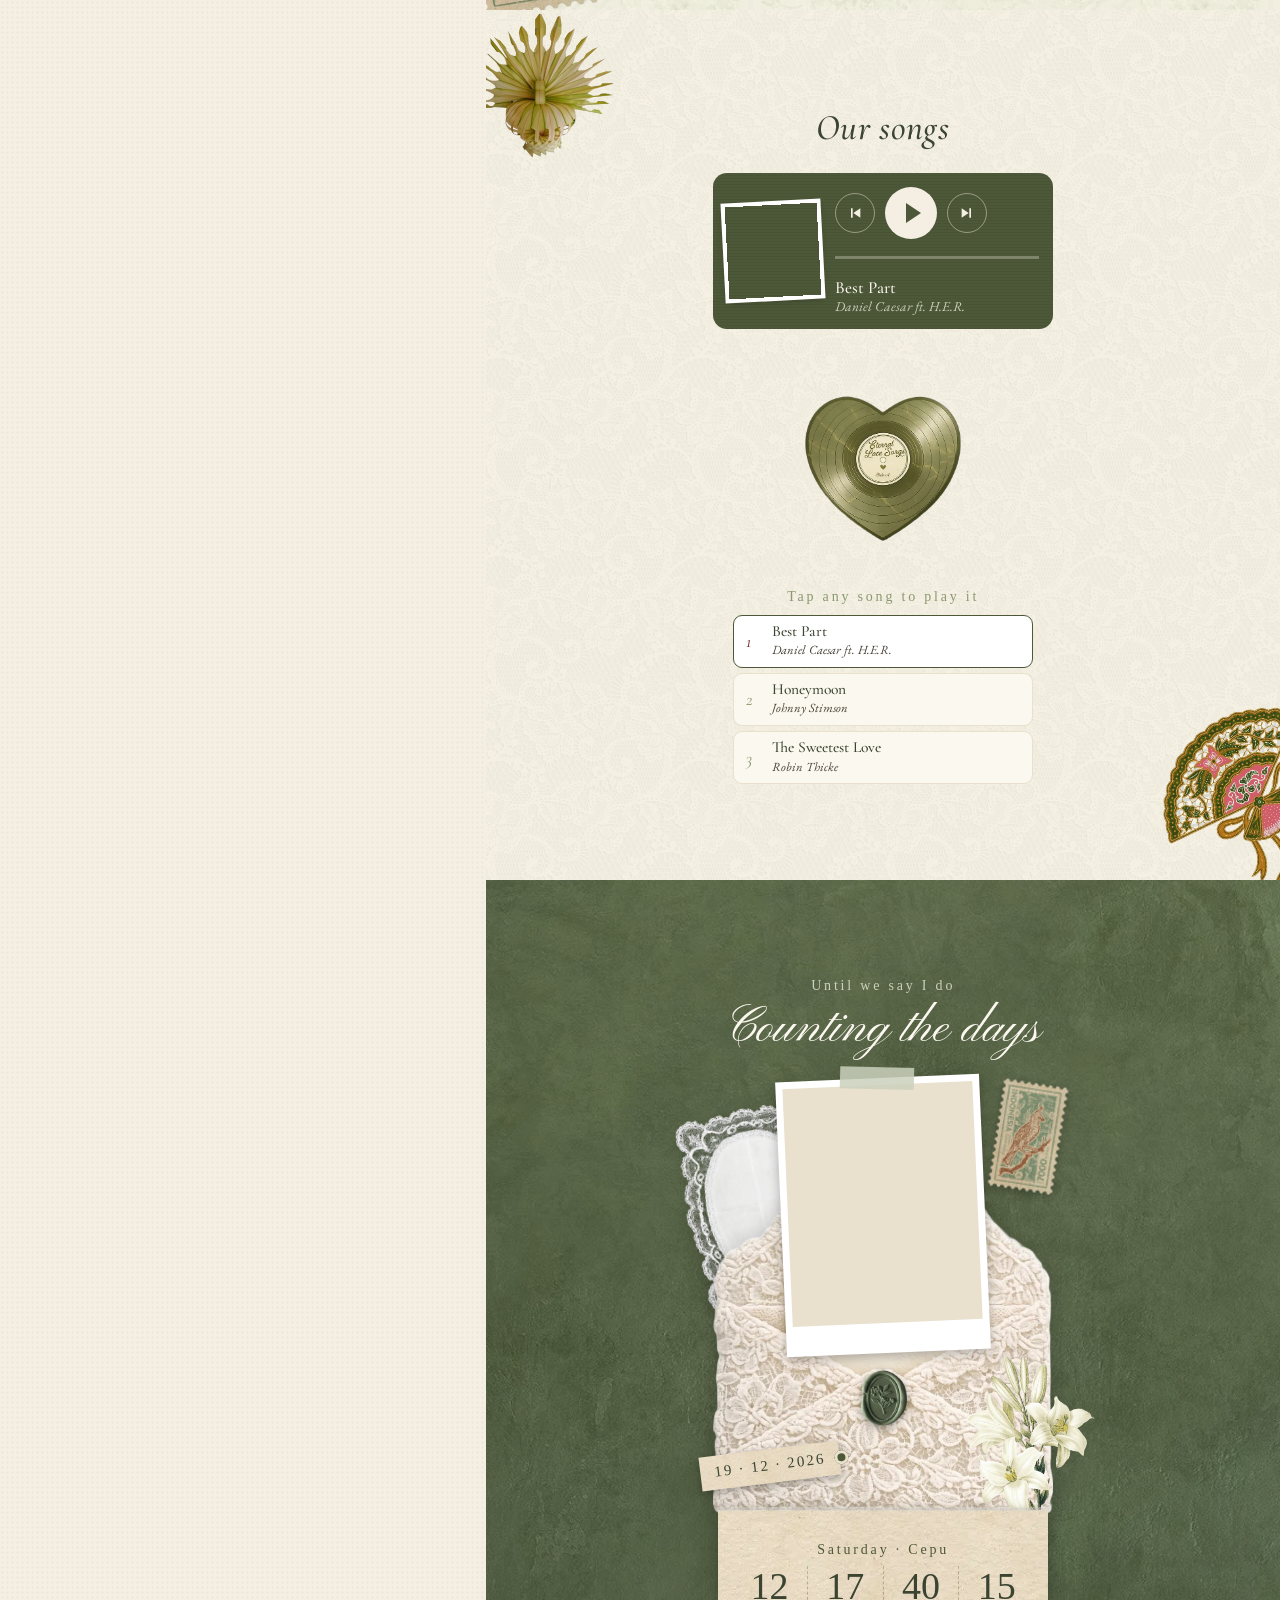
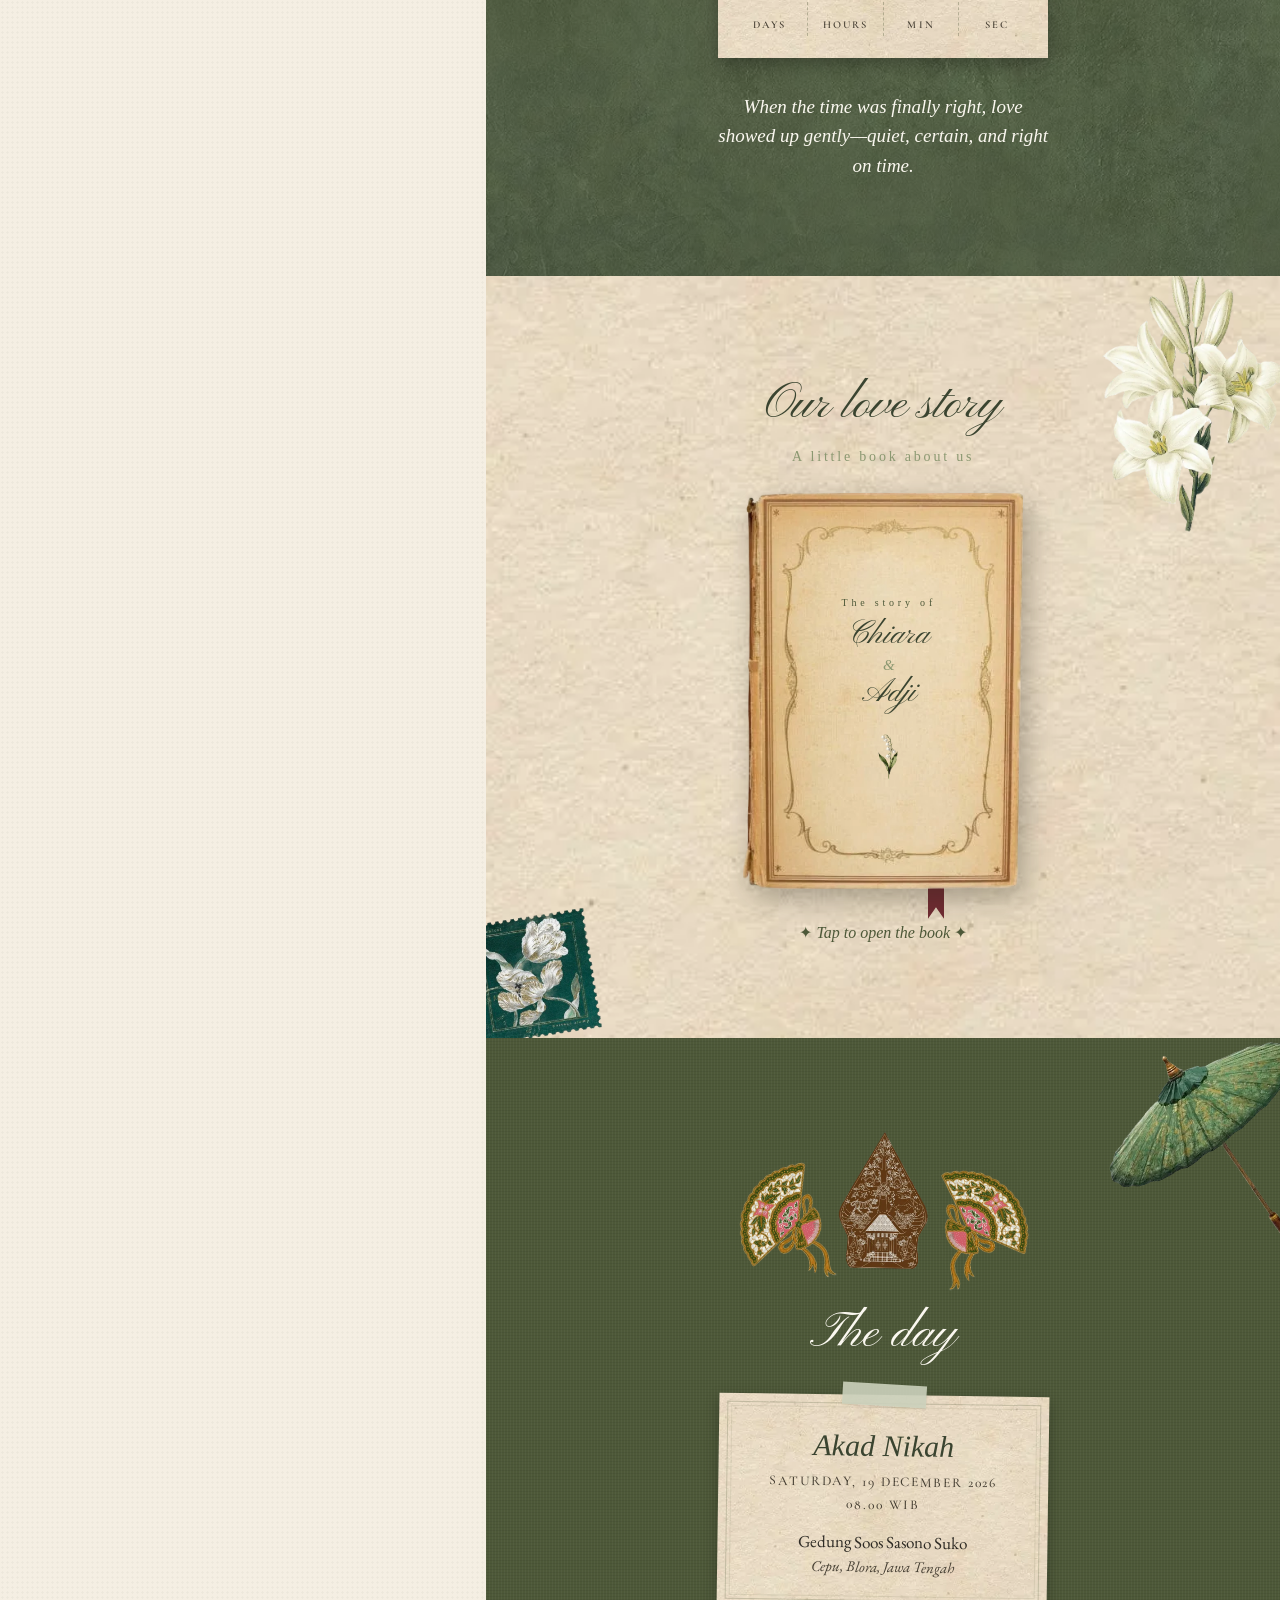
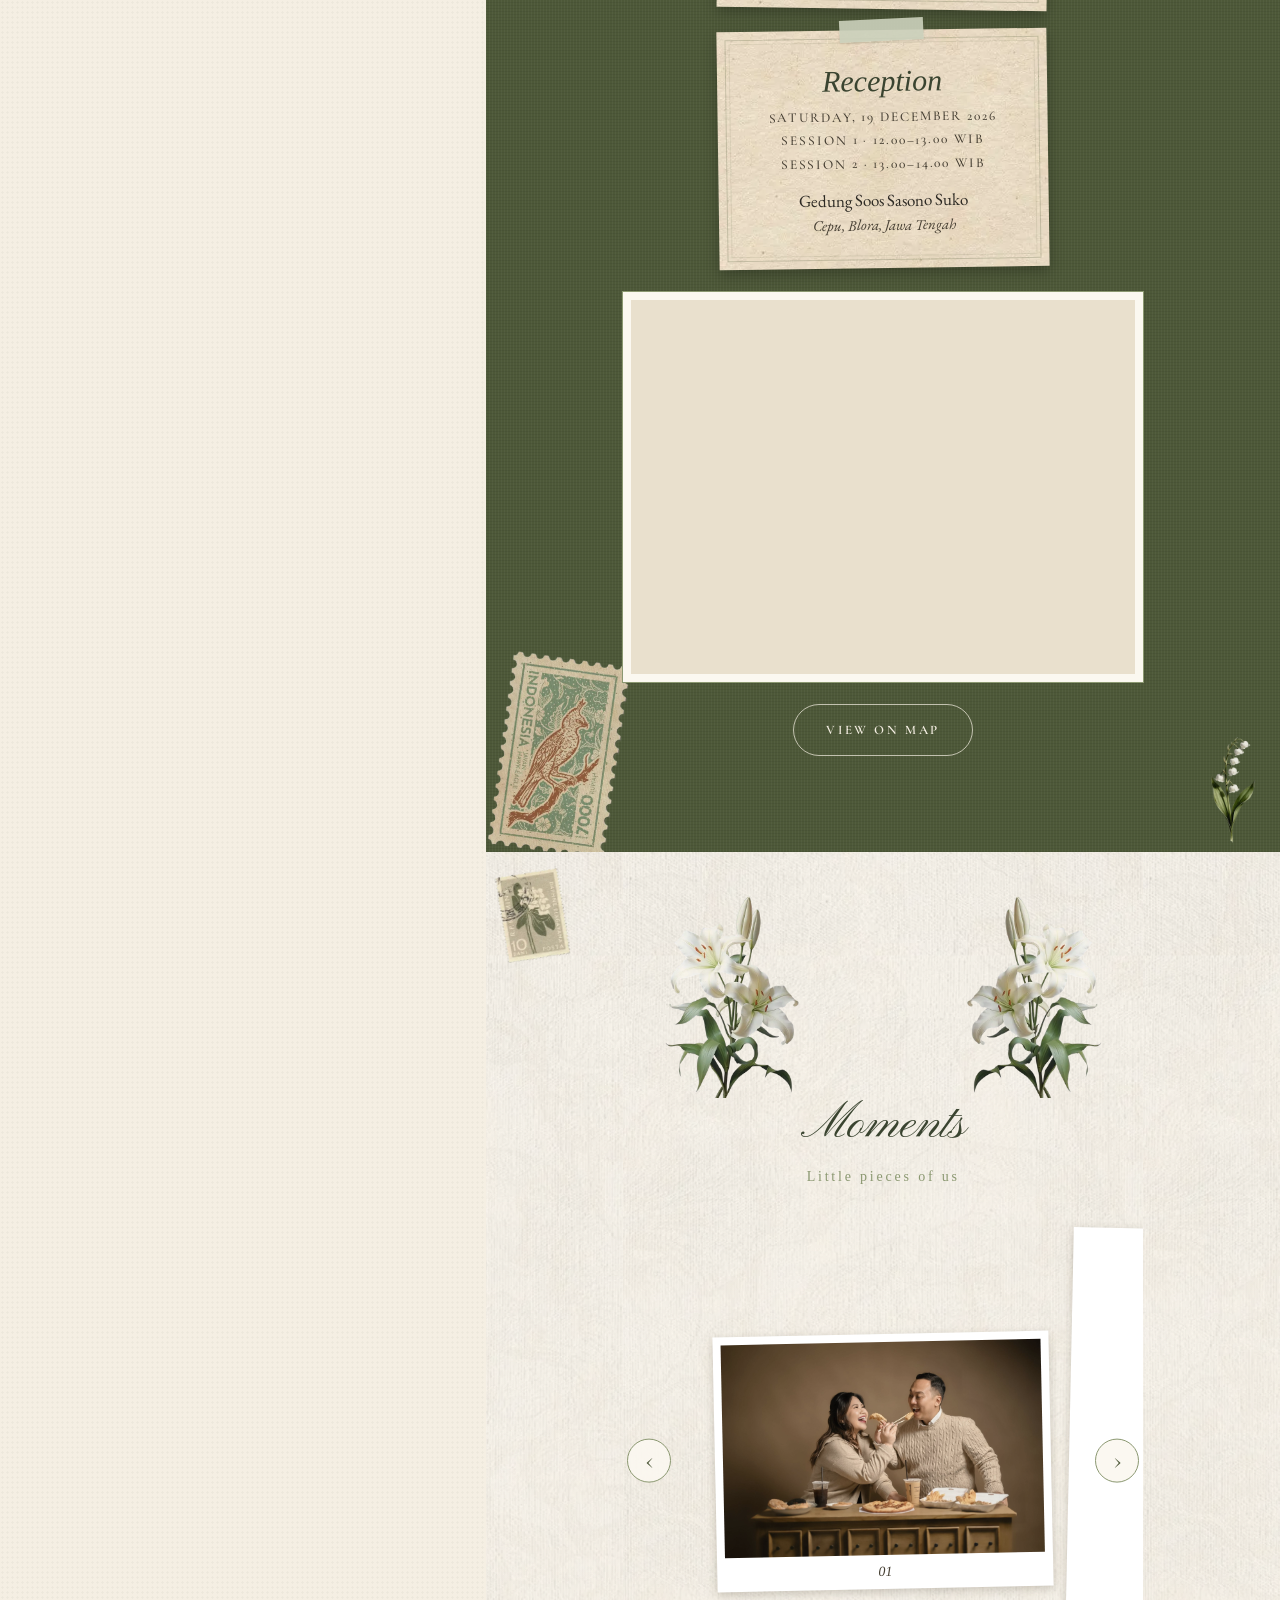
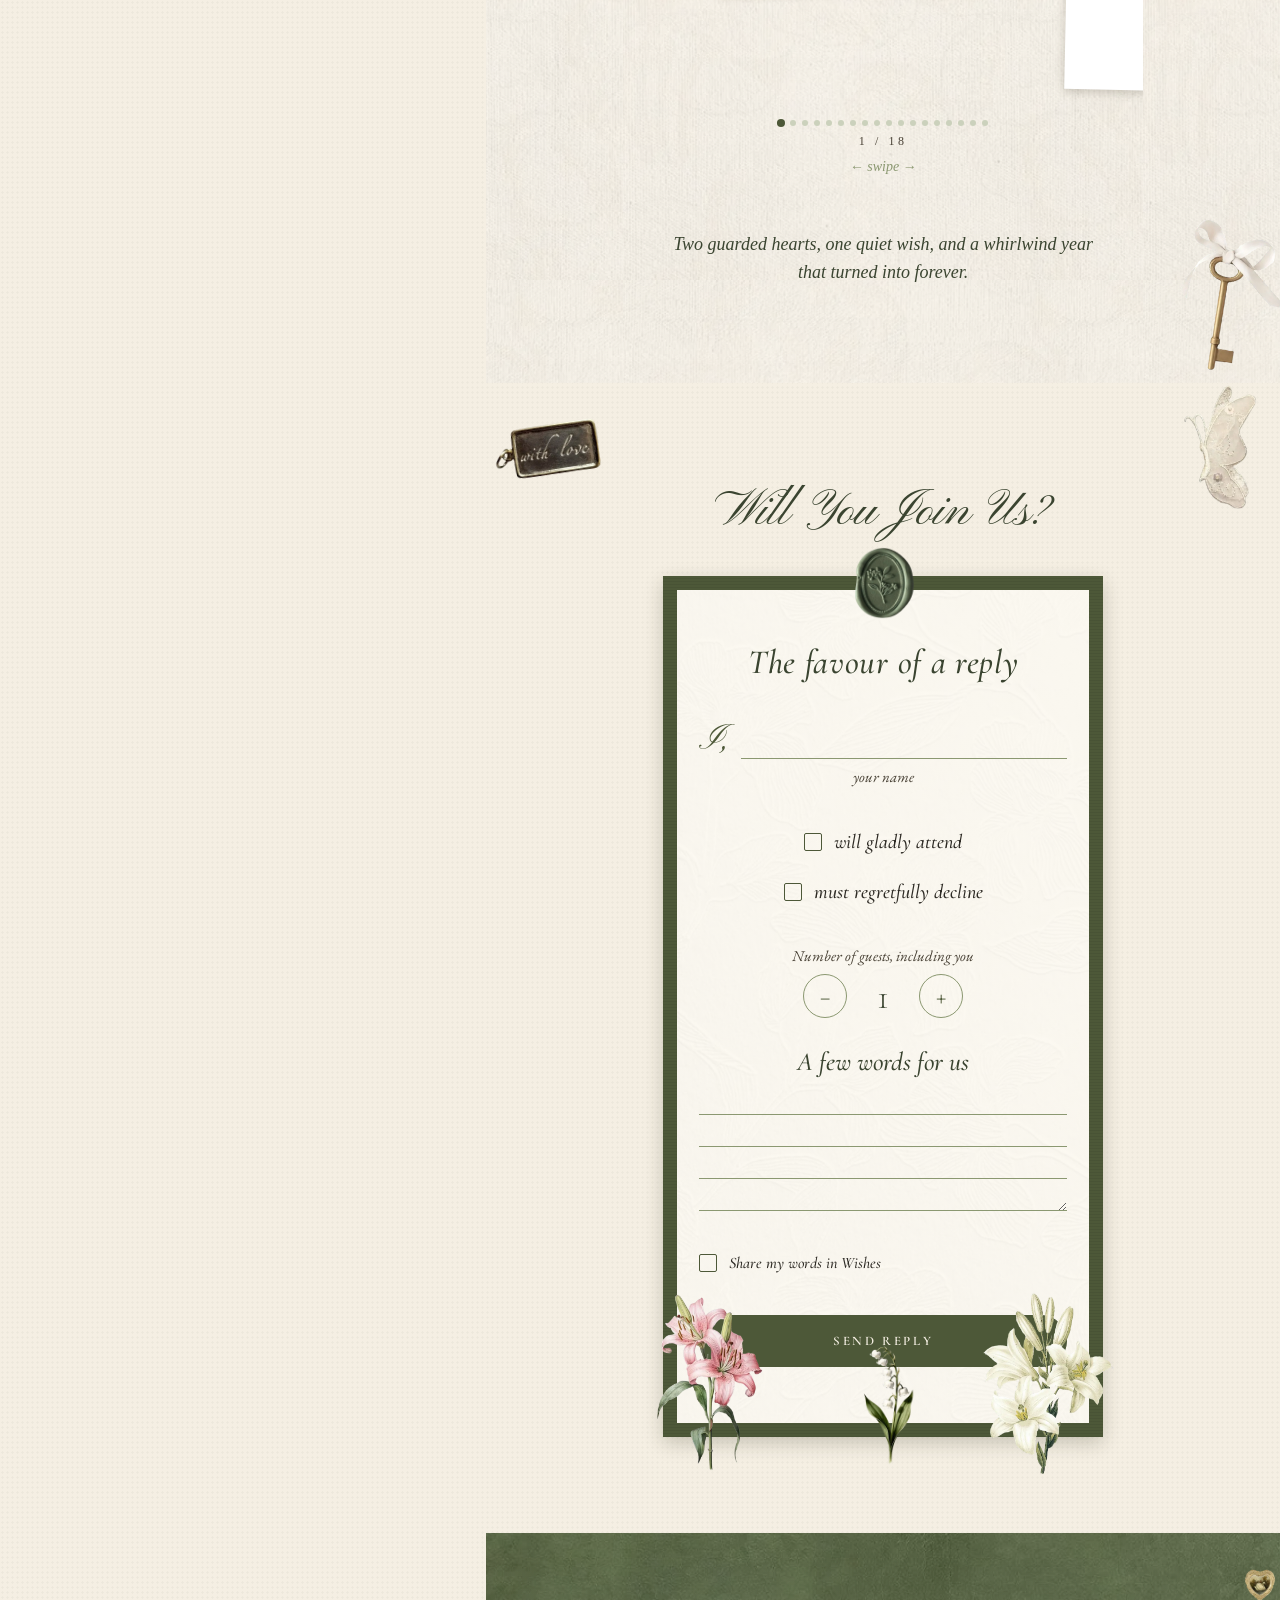
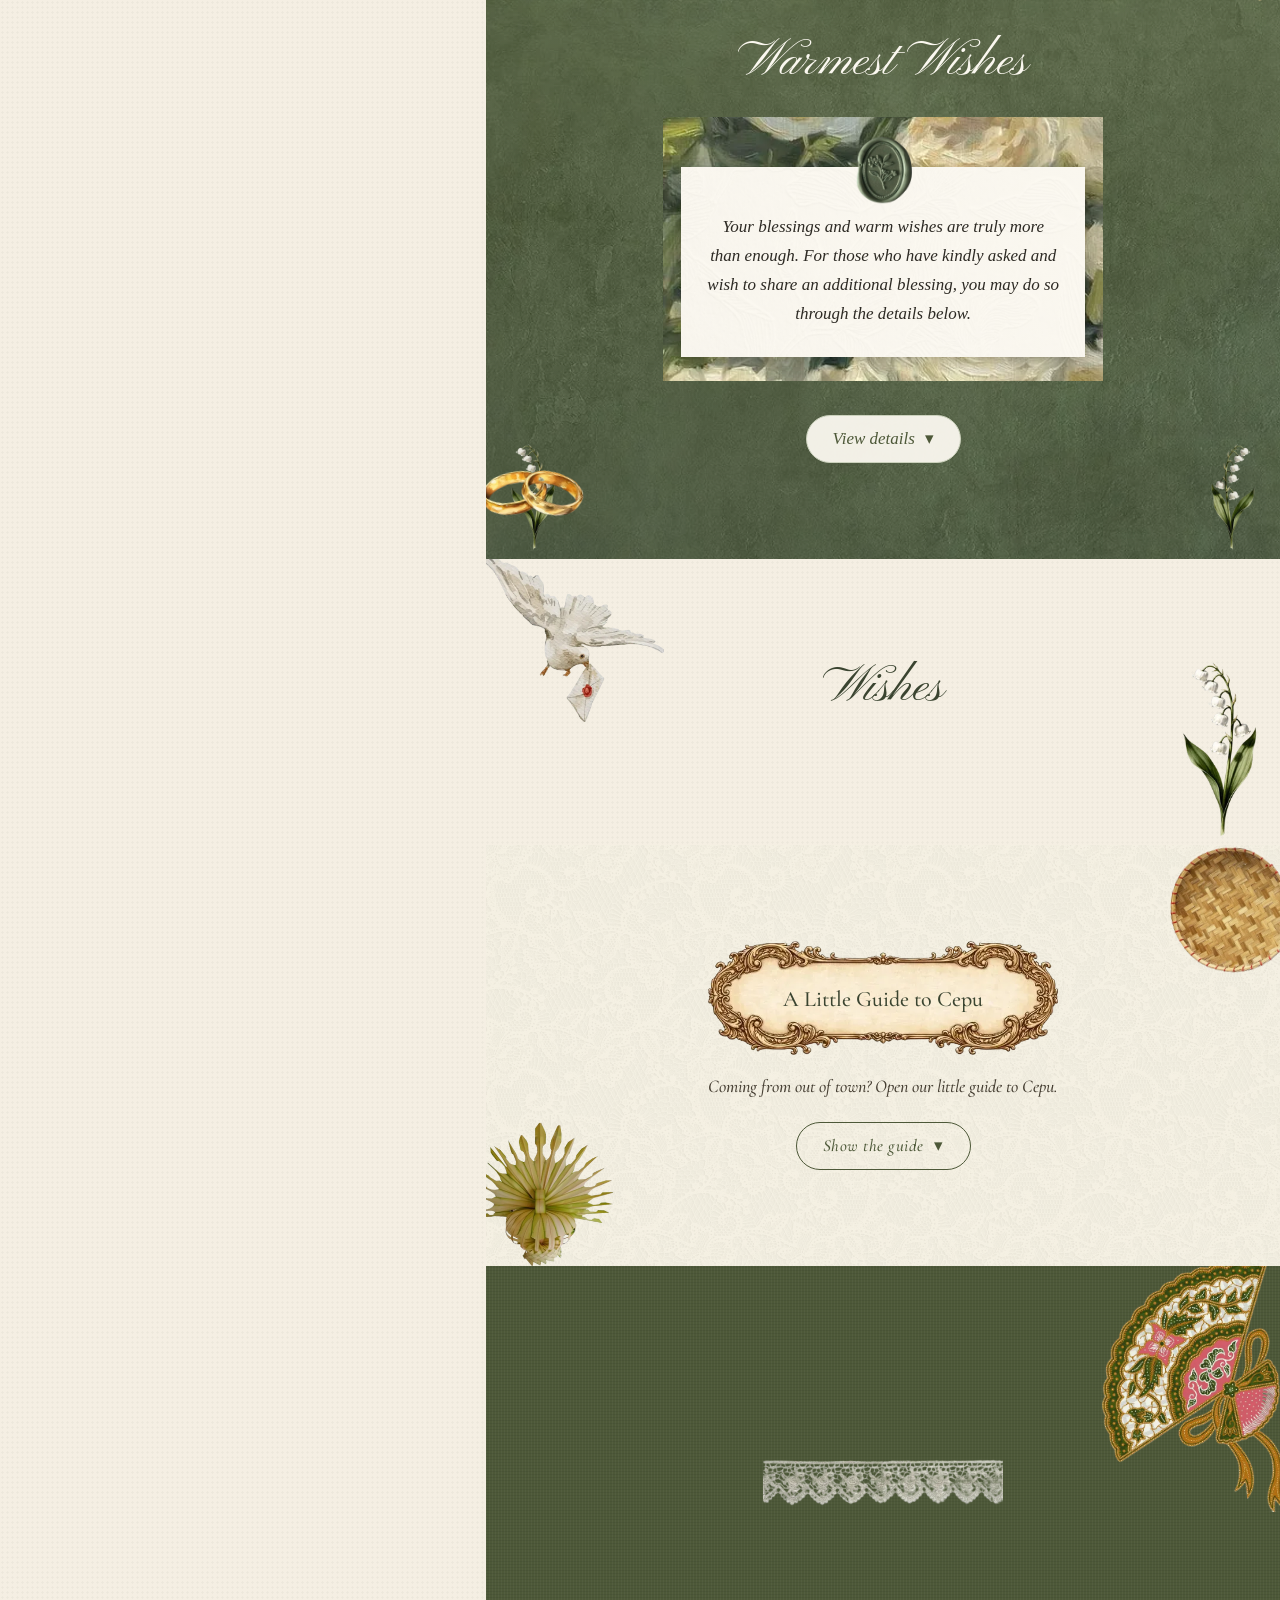
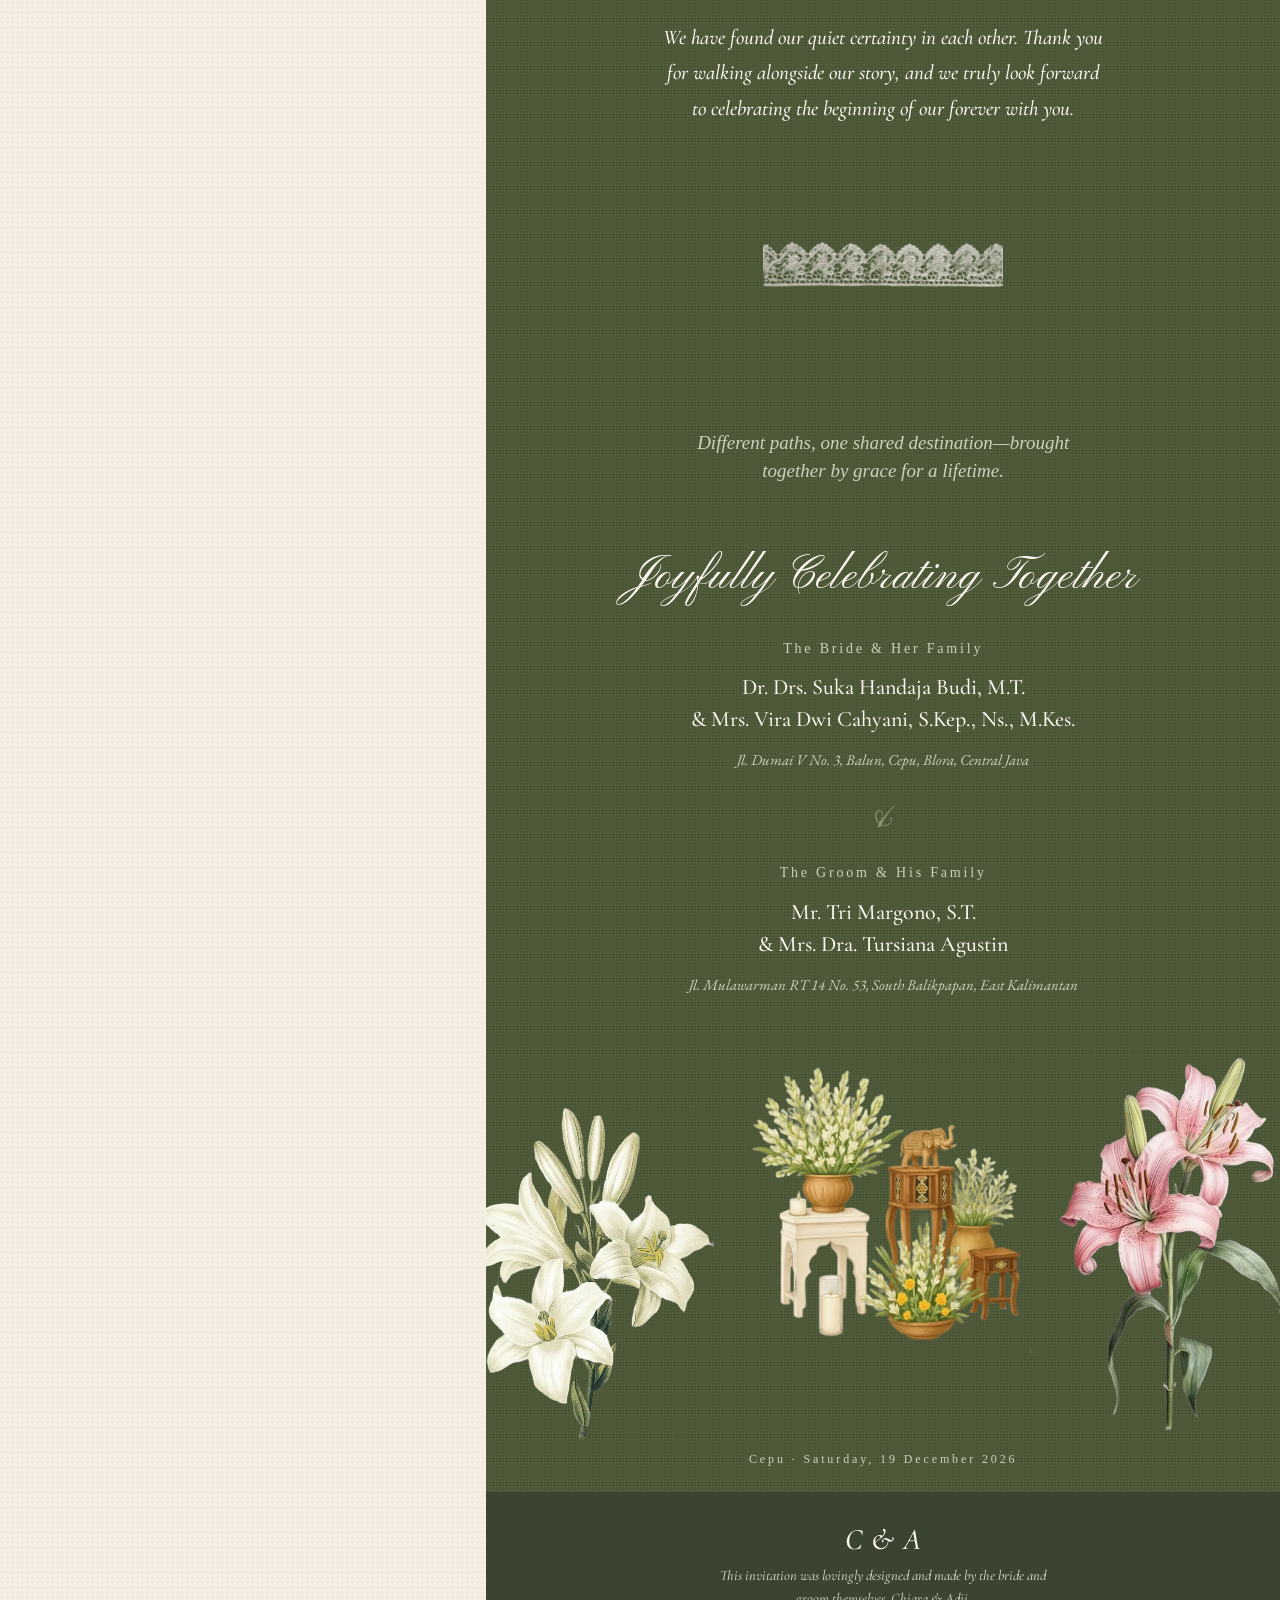
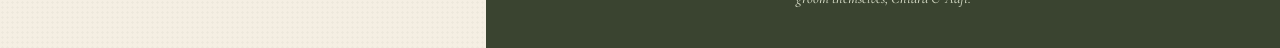
==== commit 34e7da82: "Add files via upload" ====
--- a/index.html
+++ b/index.html
@@ -55,7 +55,7 @@
 </dialog>
 <div class="toast" id="toast" role="status" aria-live="polite"></div>
 
-<script src="data/content.js?v=22"></script>
+<script src="data/content.js?v=23"></script>
 <script src="js/art.js?v=16"></script>
 <script src="registry.js?v=2"></script>
 <script src="js/app.js?v=22"></script>
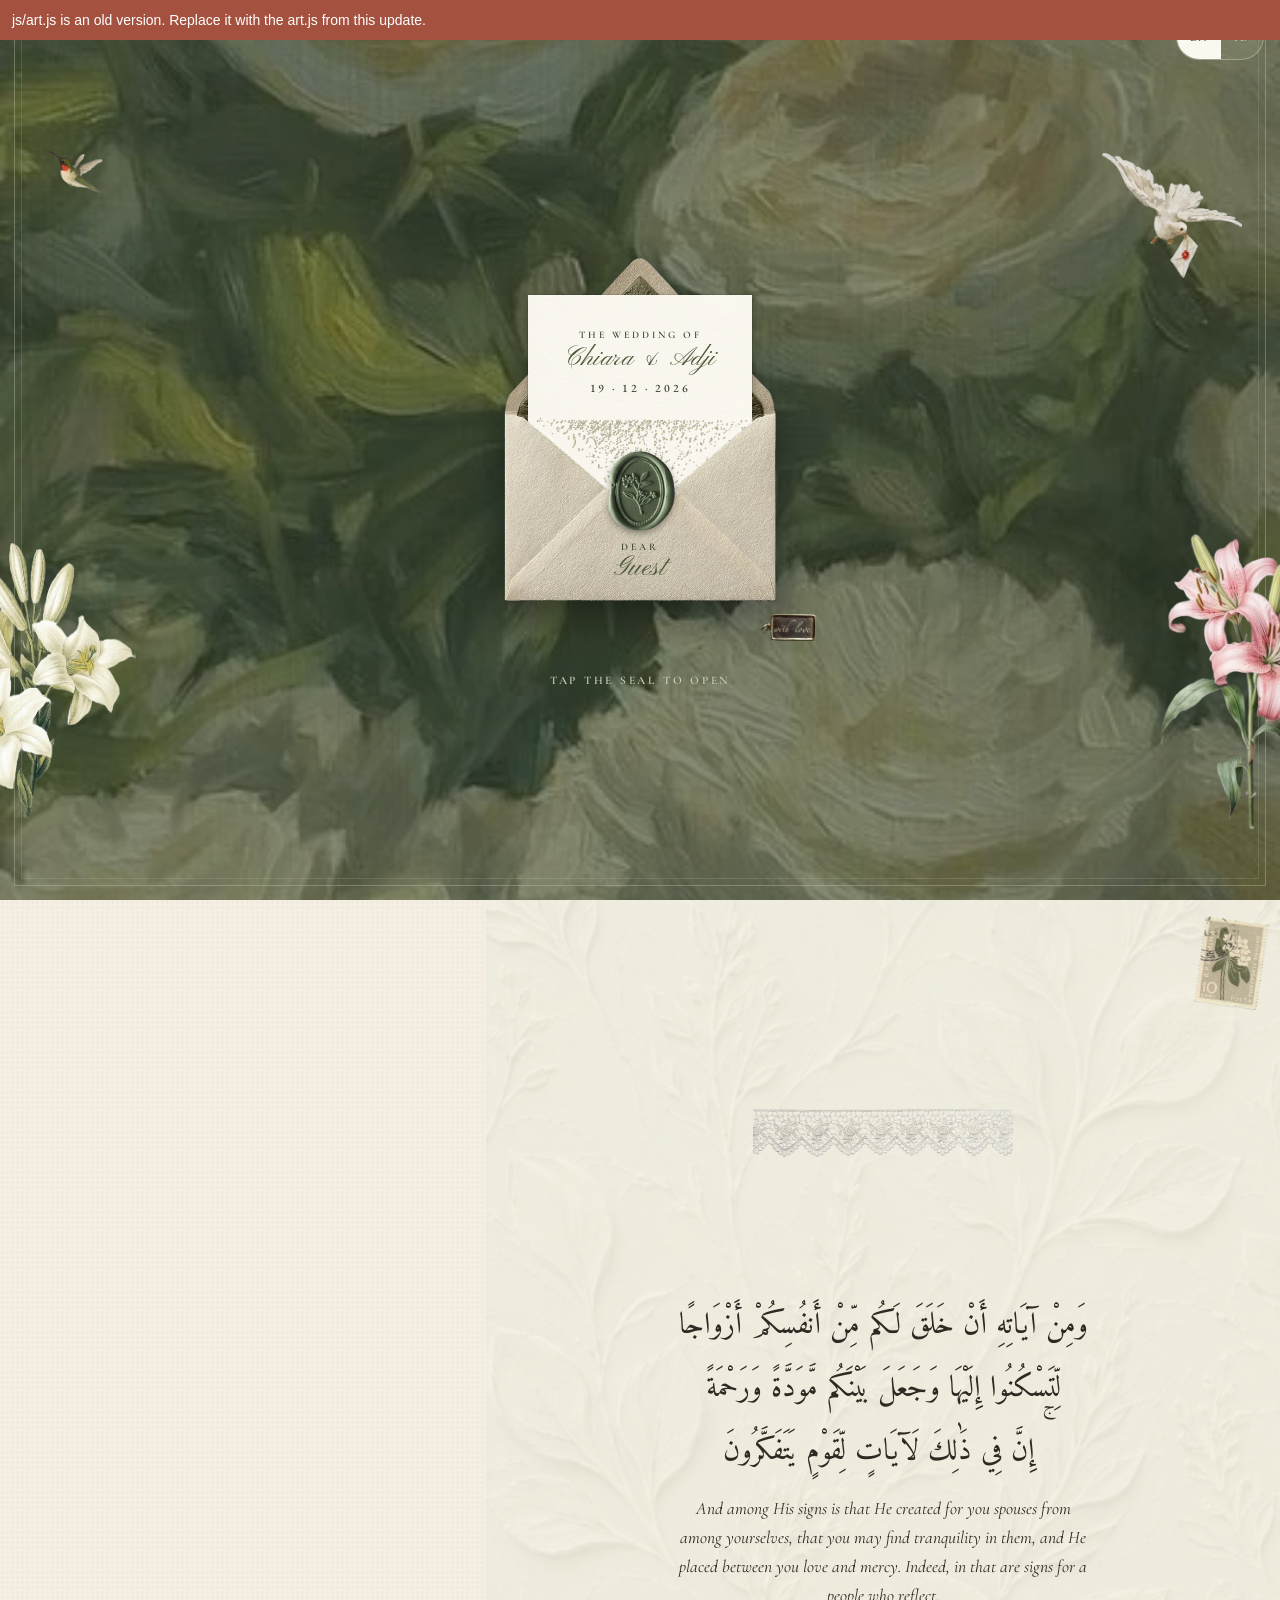
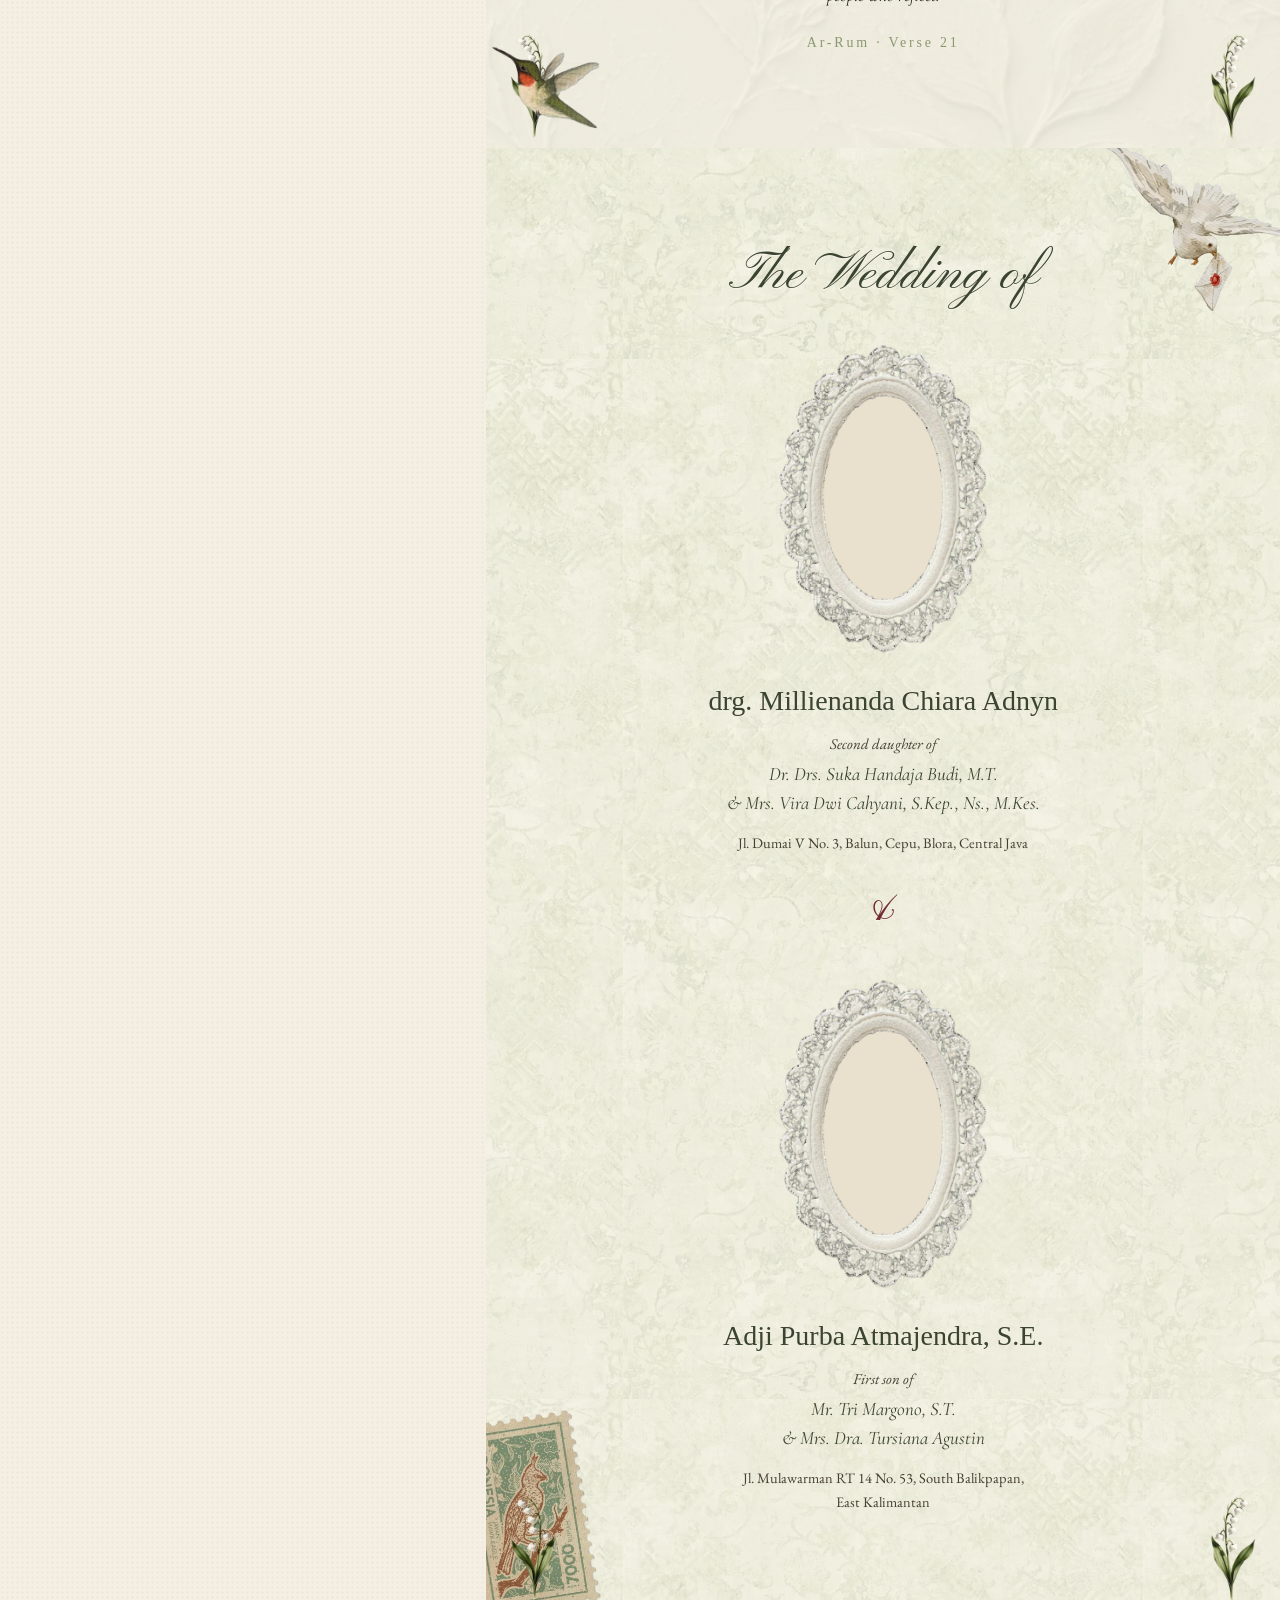
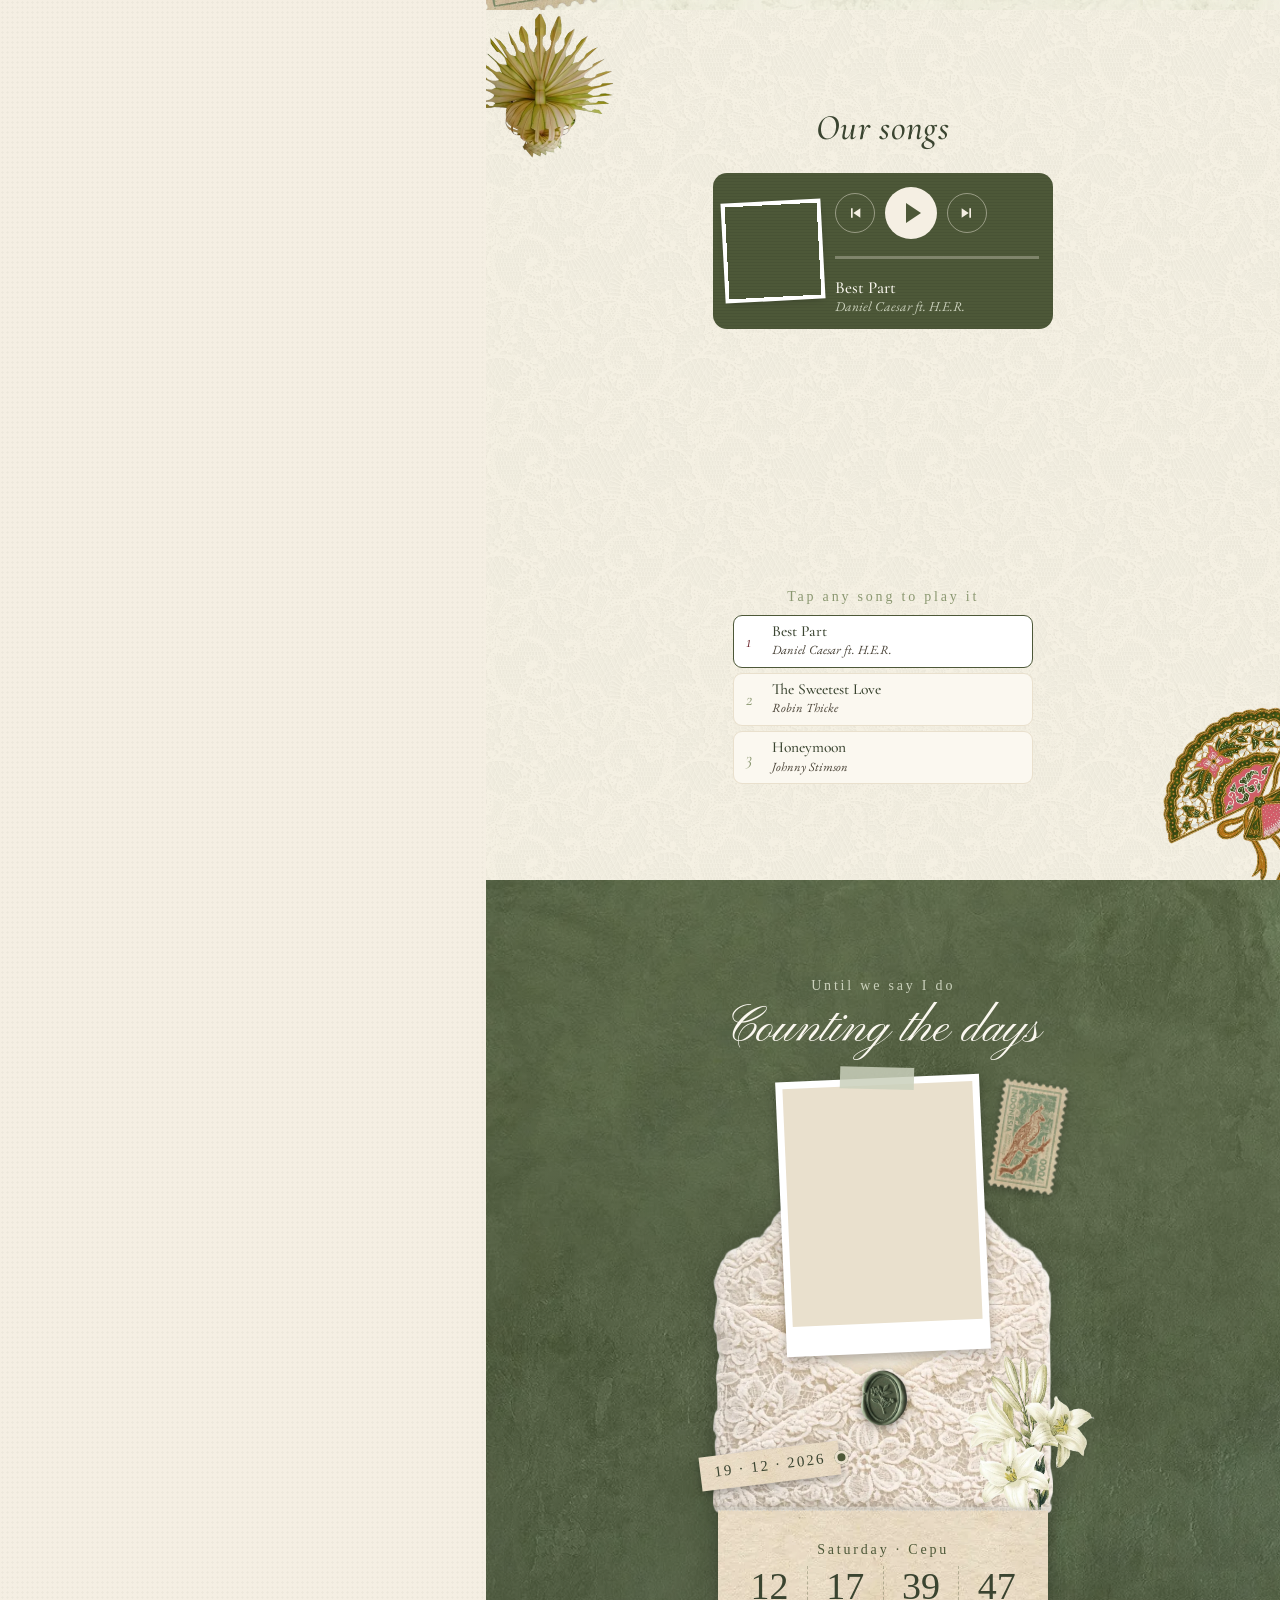
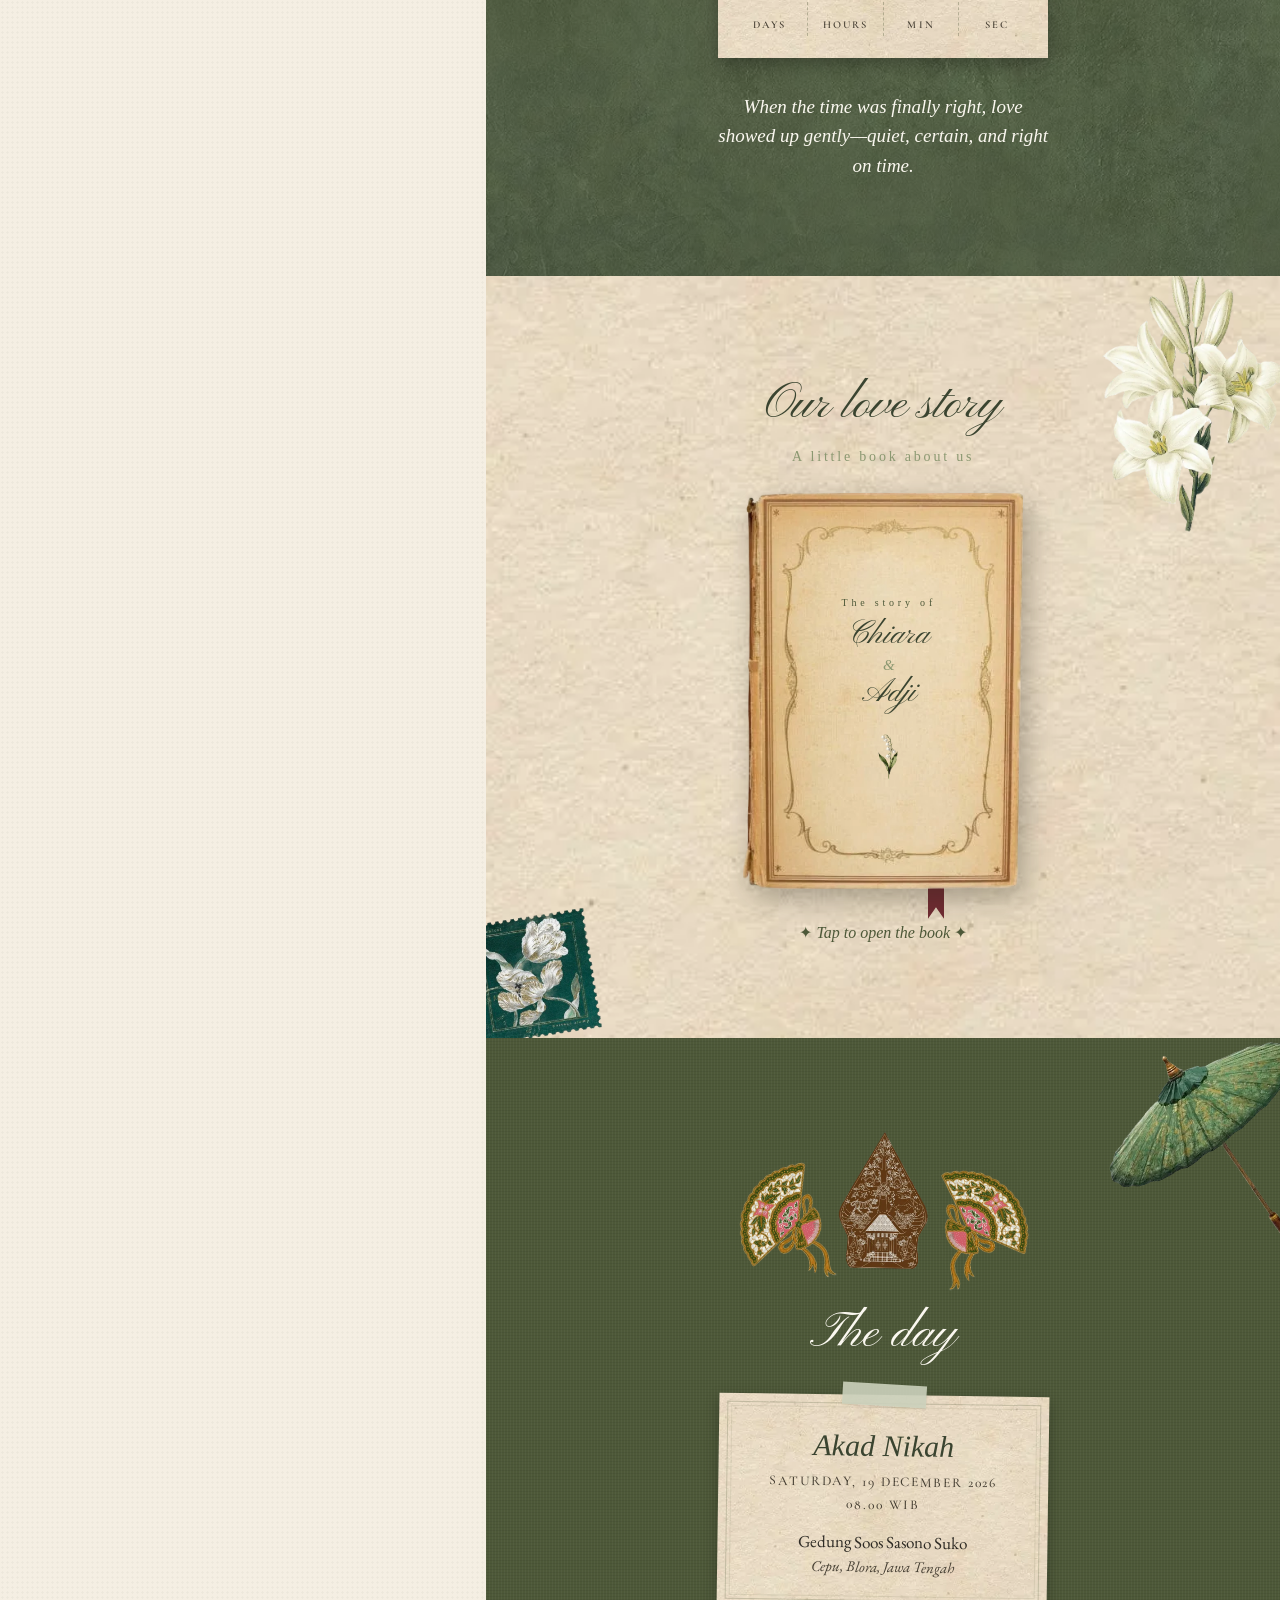
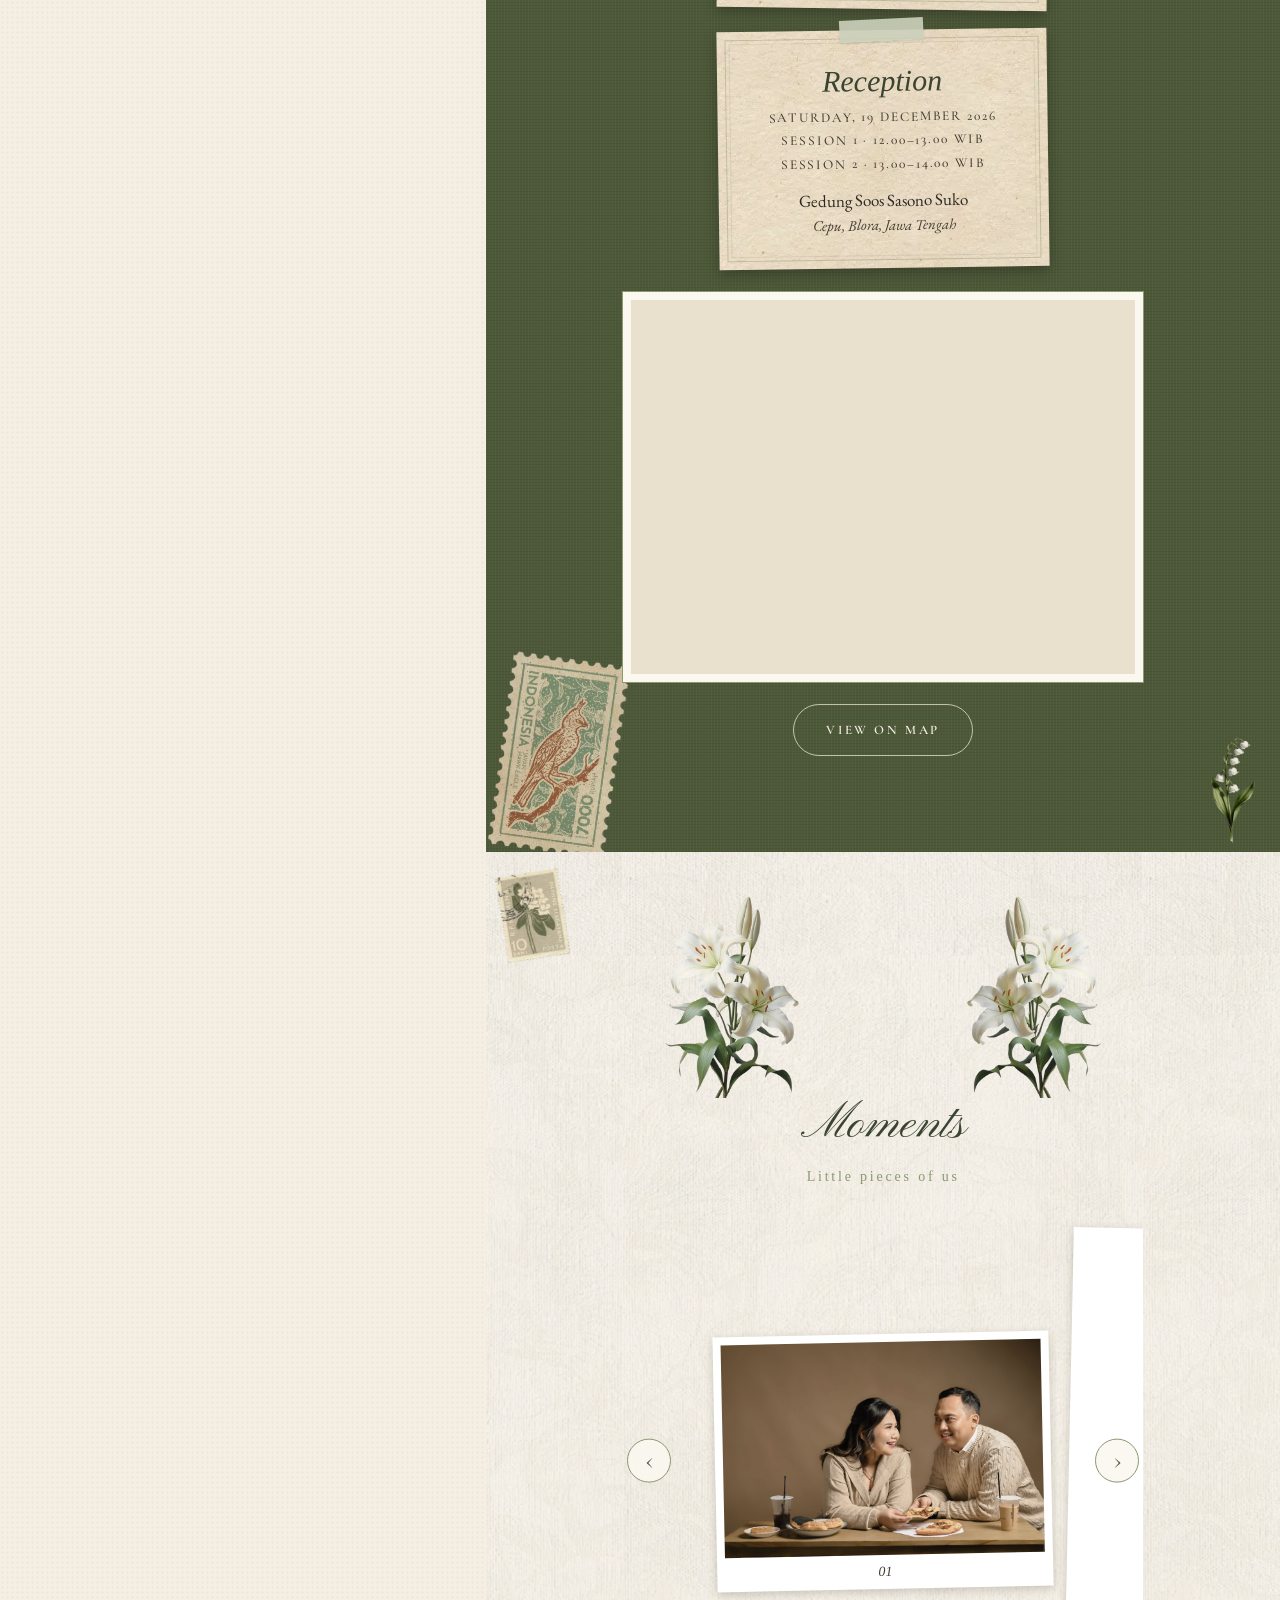
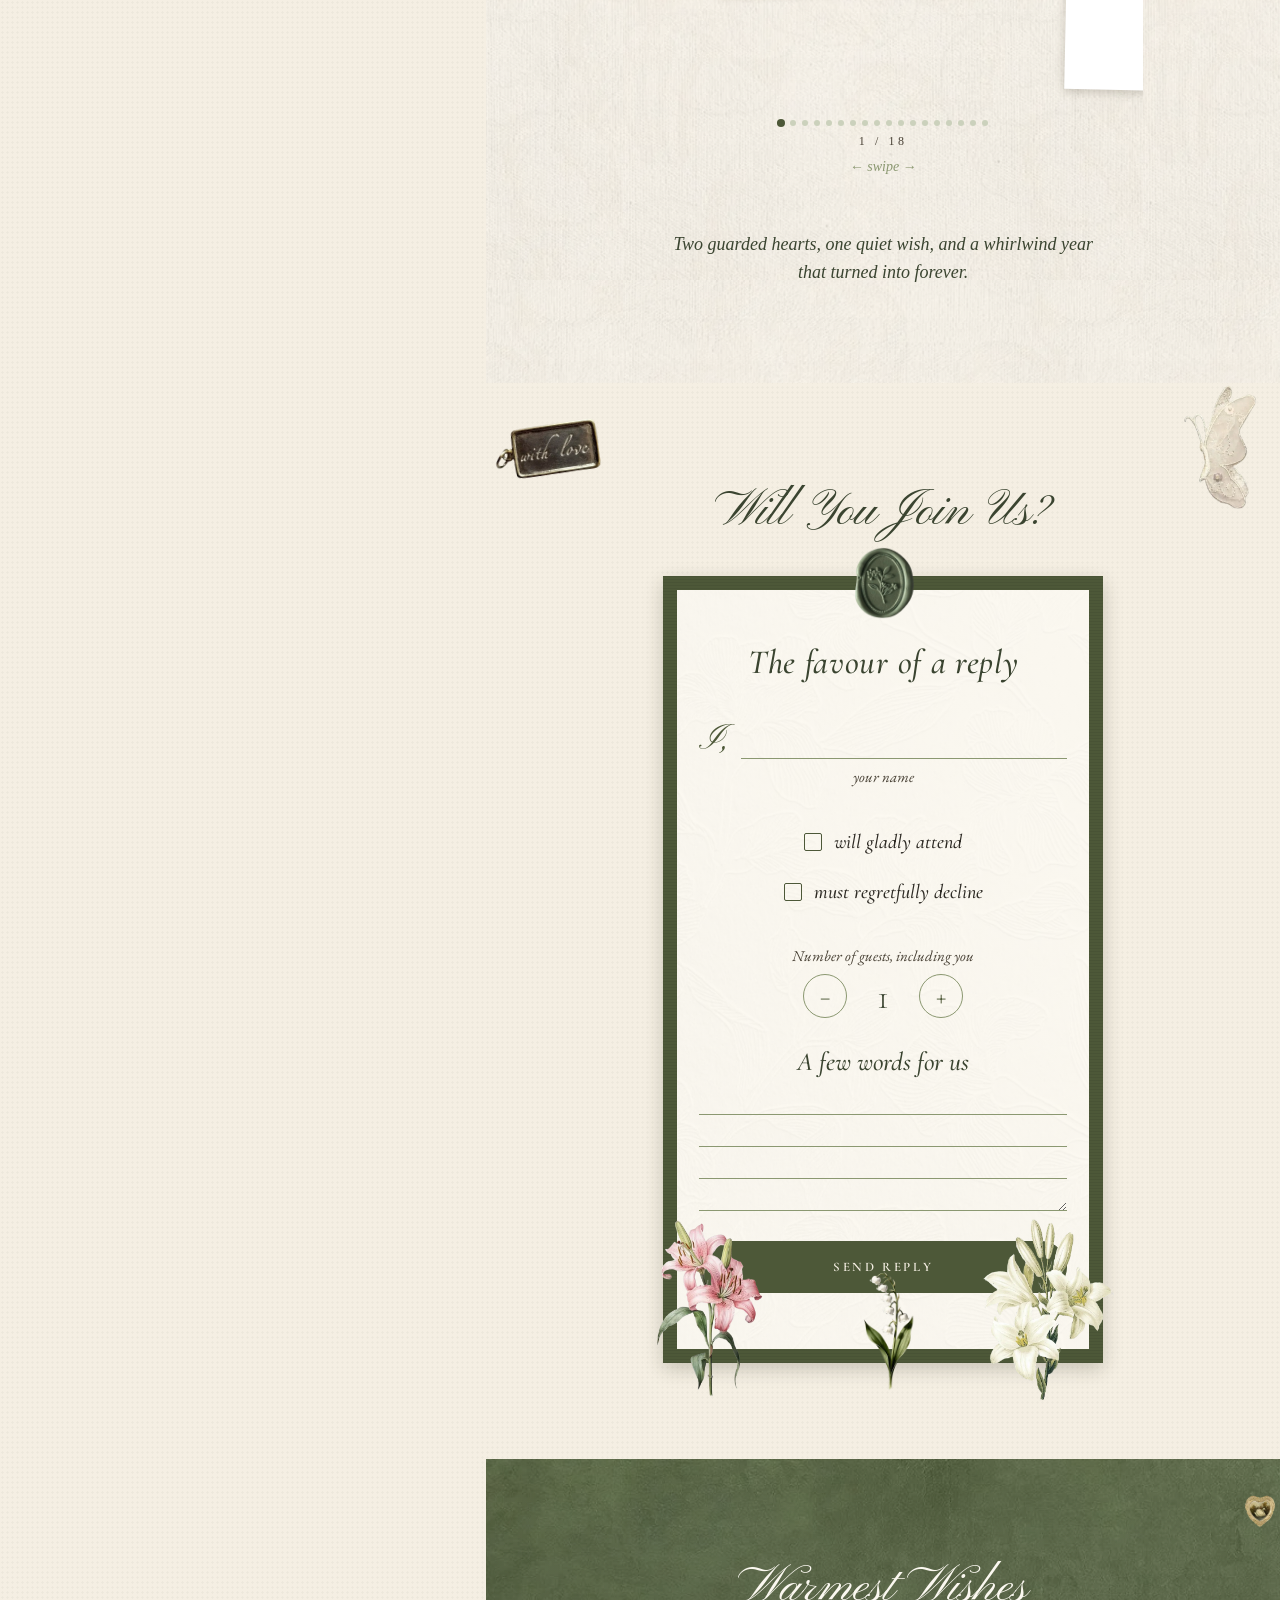
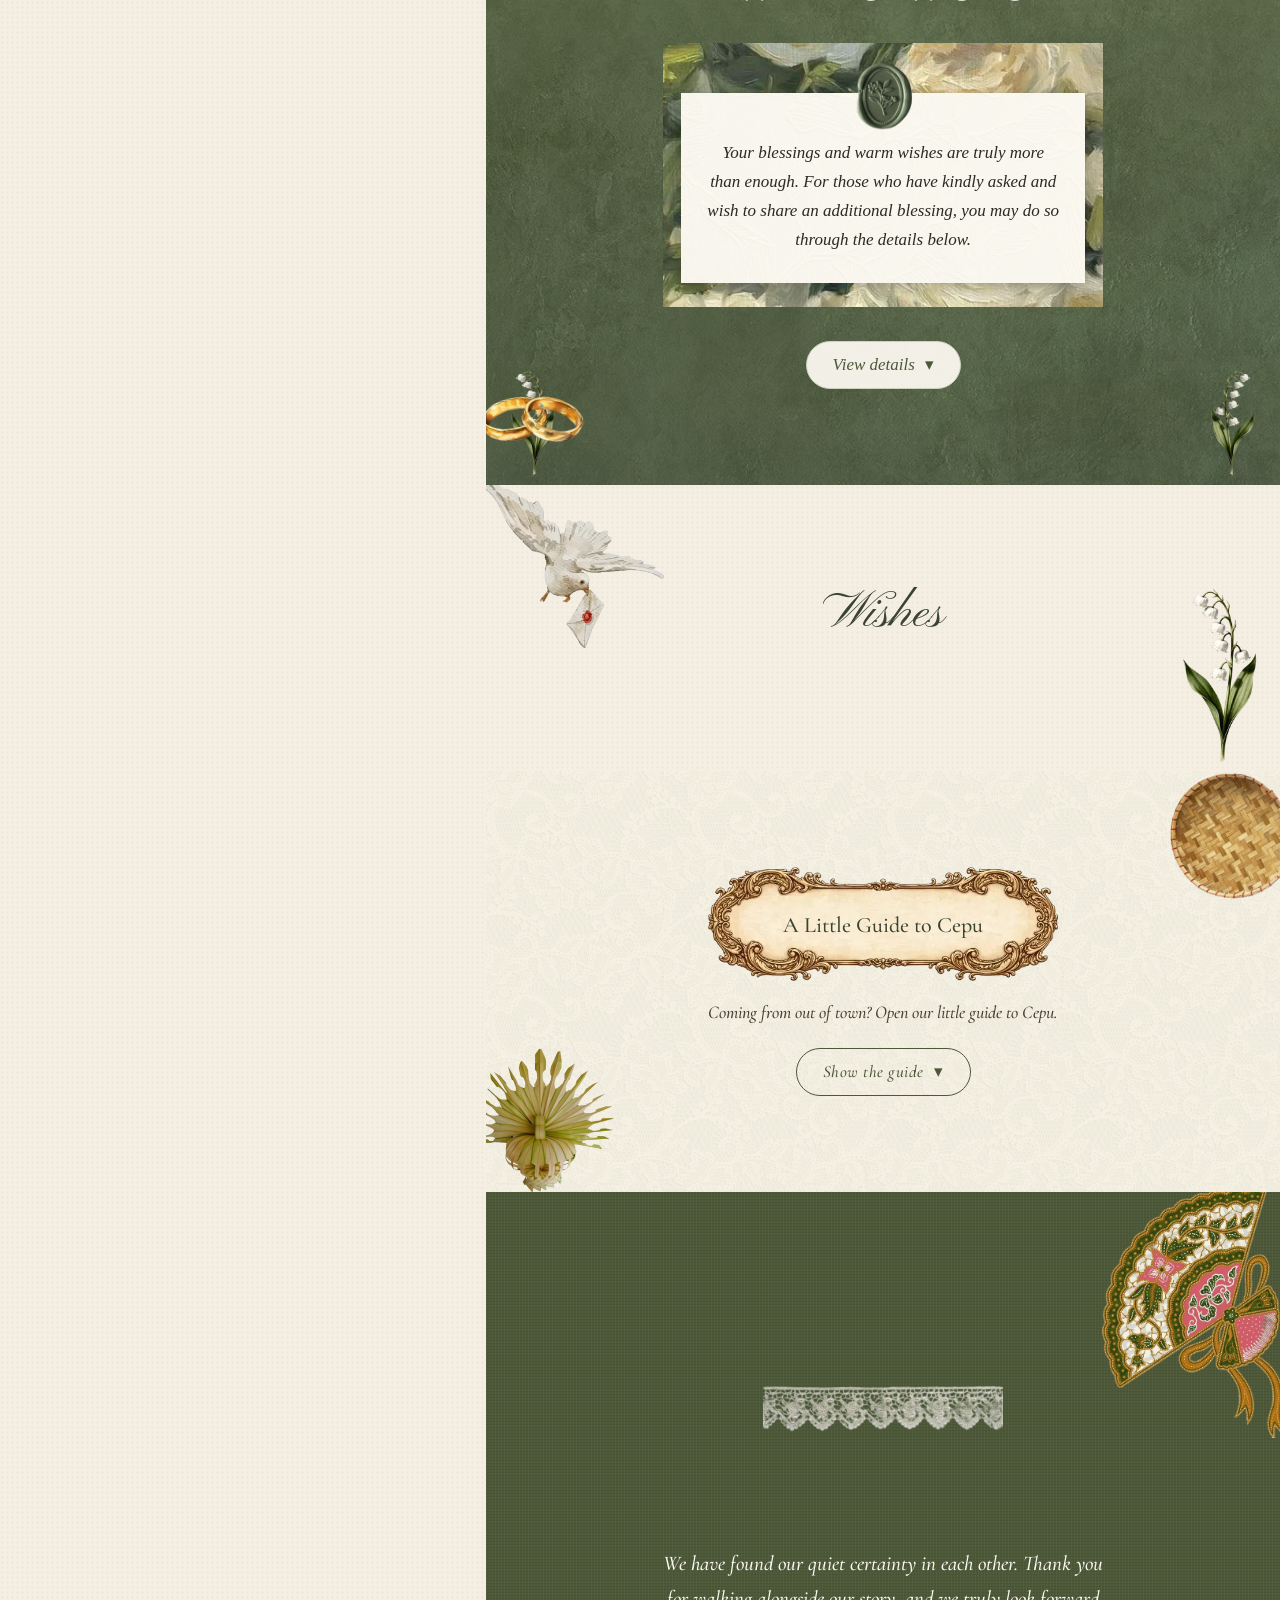
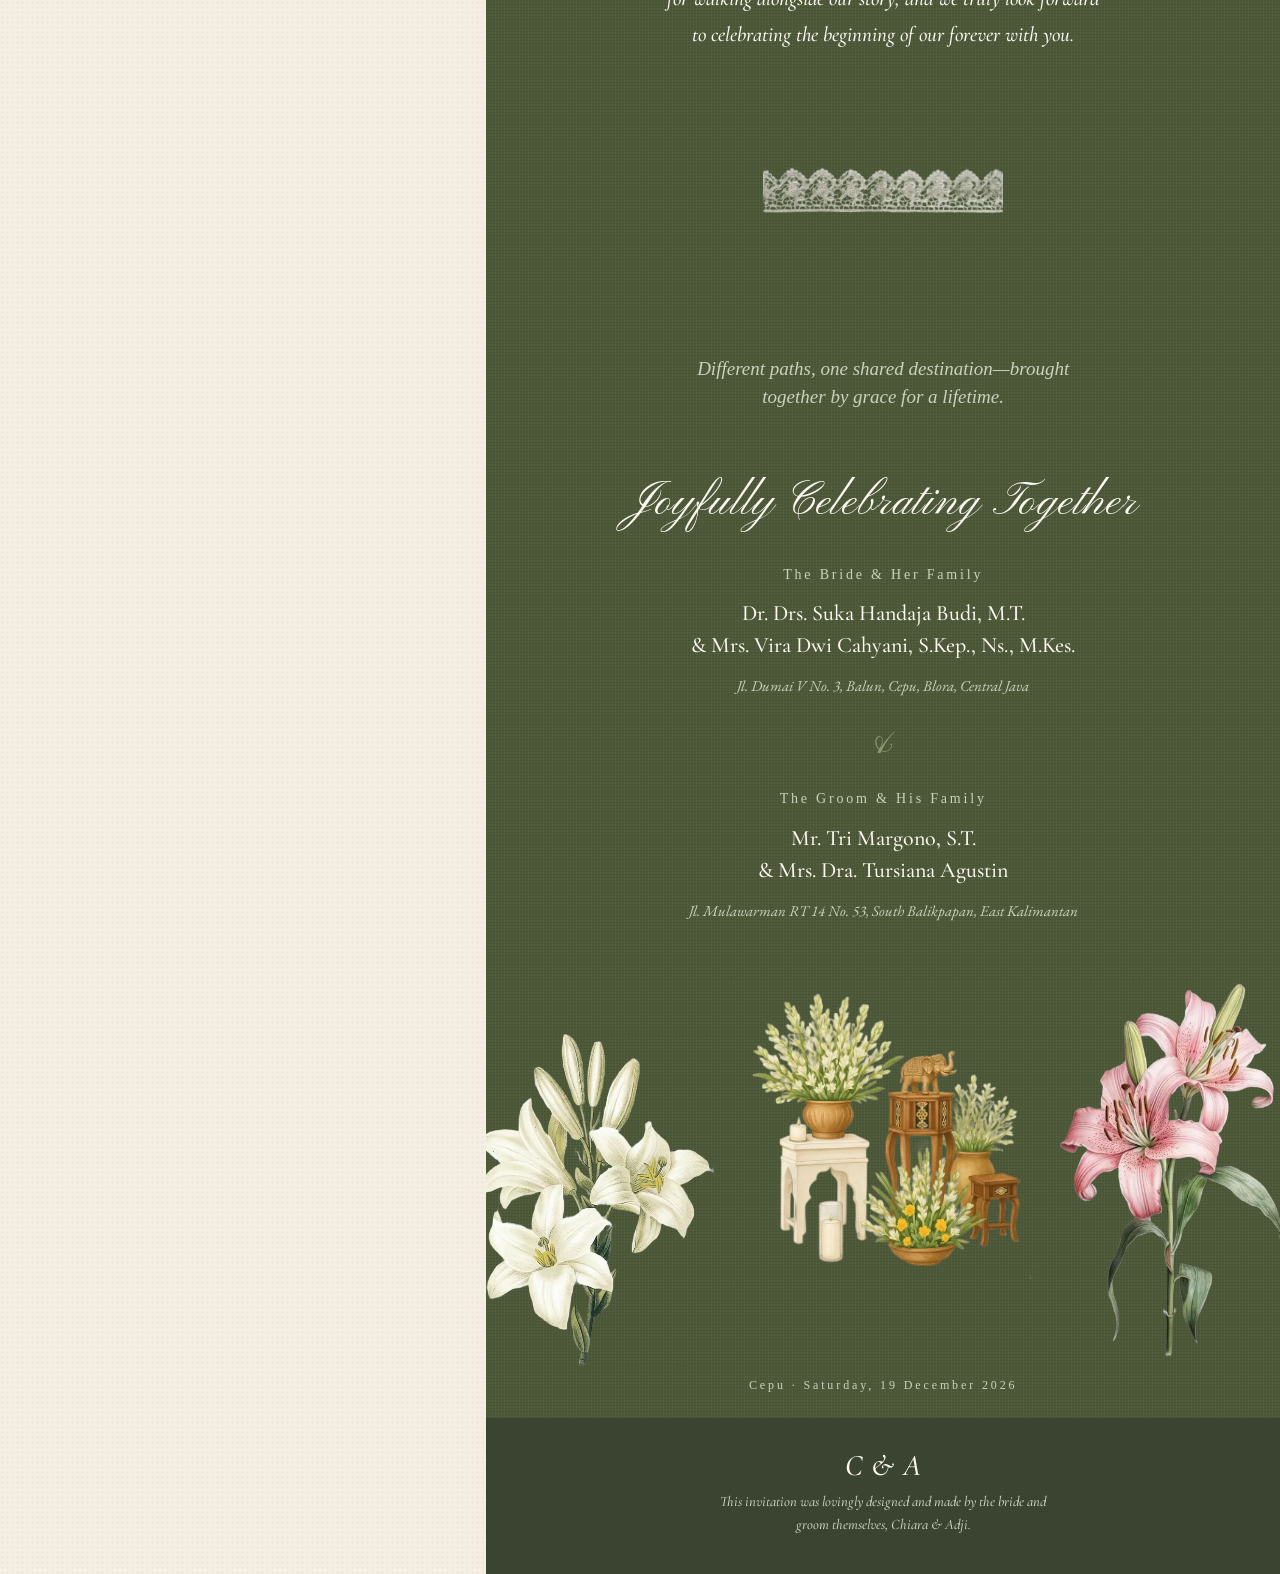
==== commit b9063333: "Add files via upload" ====
--- a/index.html
+++ b/index.html
@@ -58,7 +58,7 @@
 <script src="data/content.js?v=23"></script>
 <script src="js/art.js?v=16"></script>
 <script src="registry.js?v=2"></script>
-<script src="js/app.js?v=22"></script>
+<script src="js/app.js?v=23"></script>
 
 <!-- Mini game gate: shows after the seal is tapped -->
 <div class="gate" id="gate" role="dialog" aria-modal="true" aria-labelledby="gate-t" hidden>
